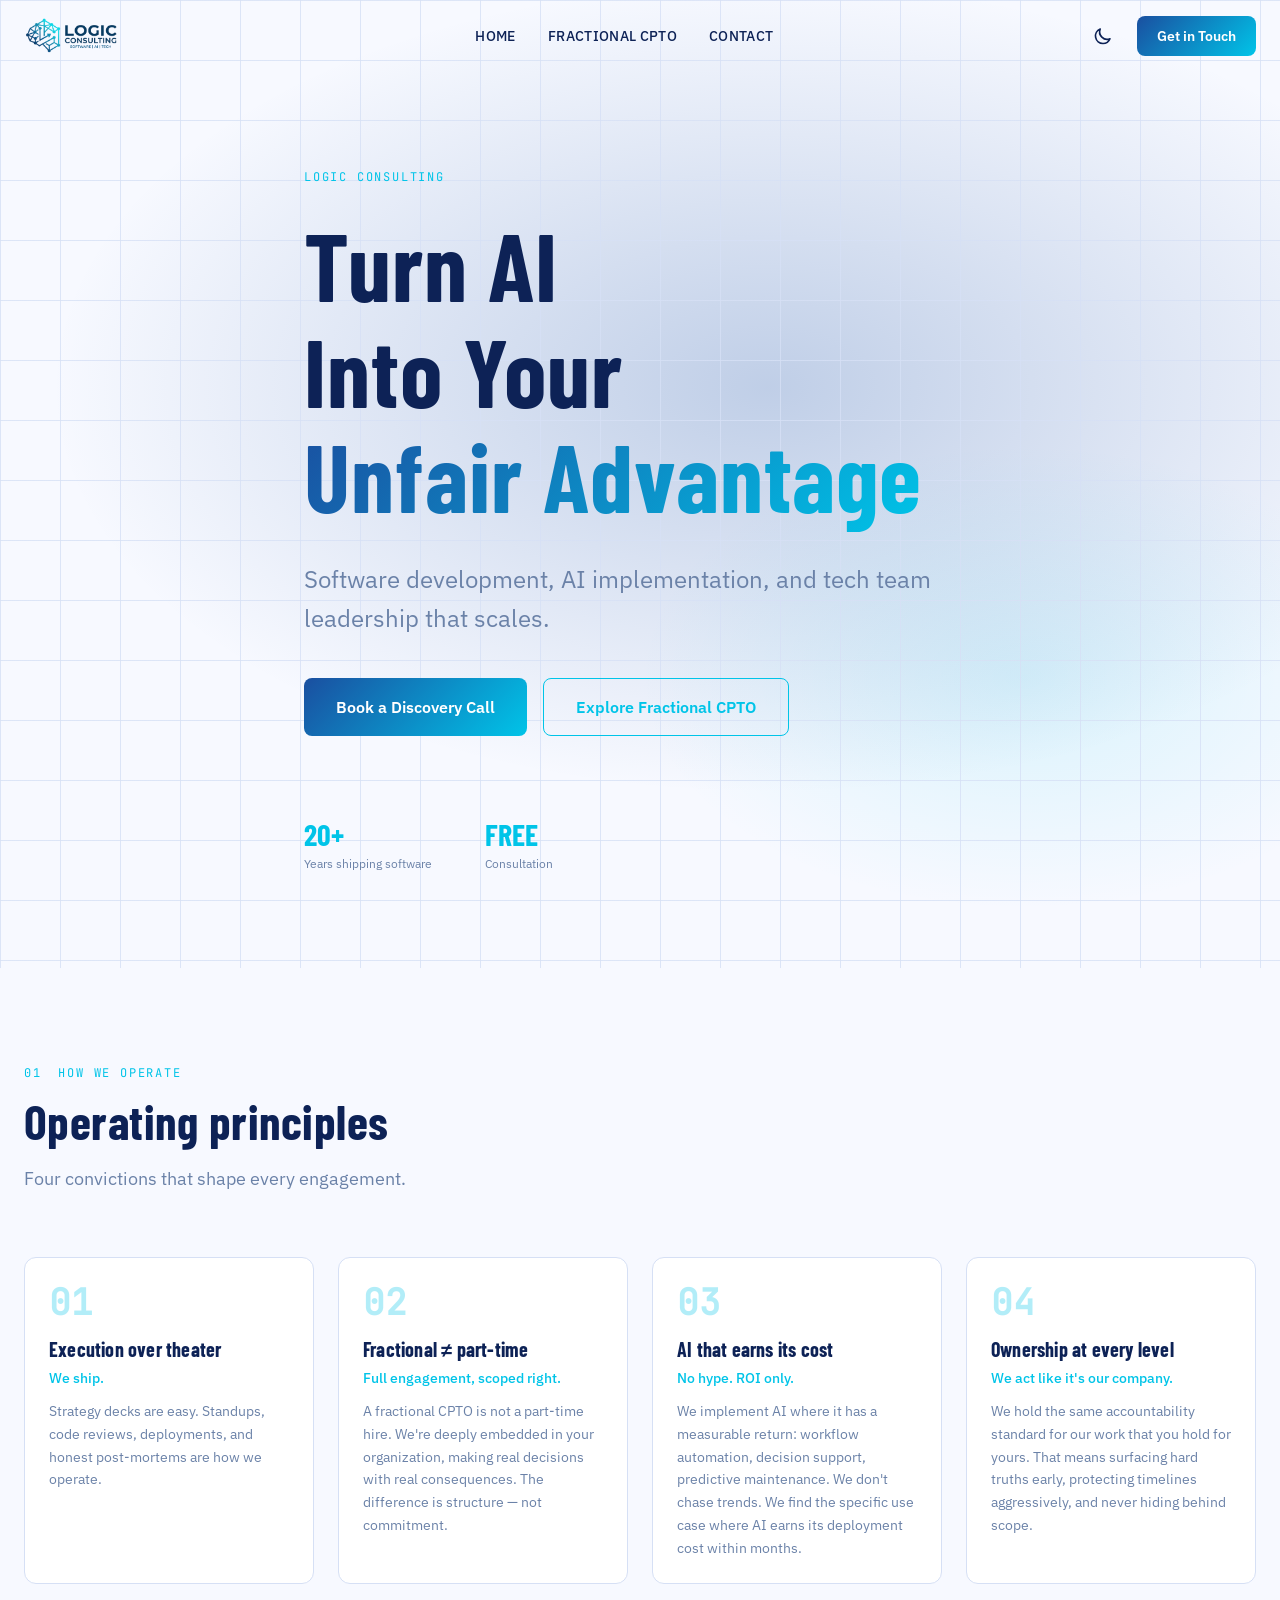
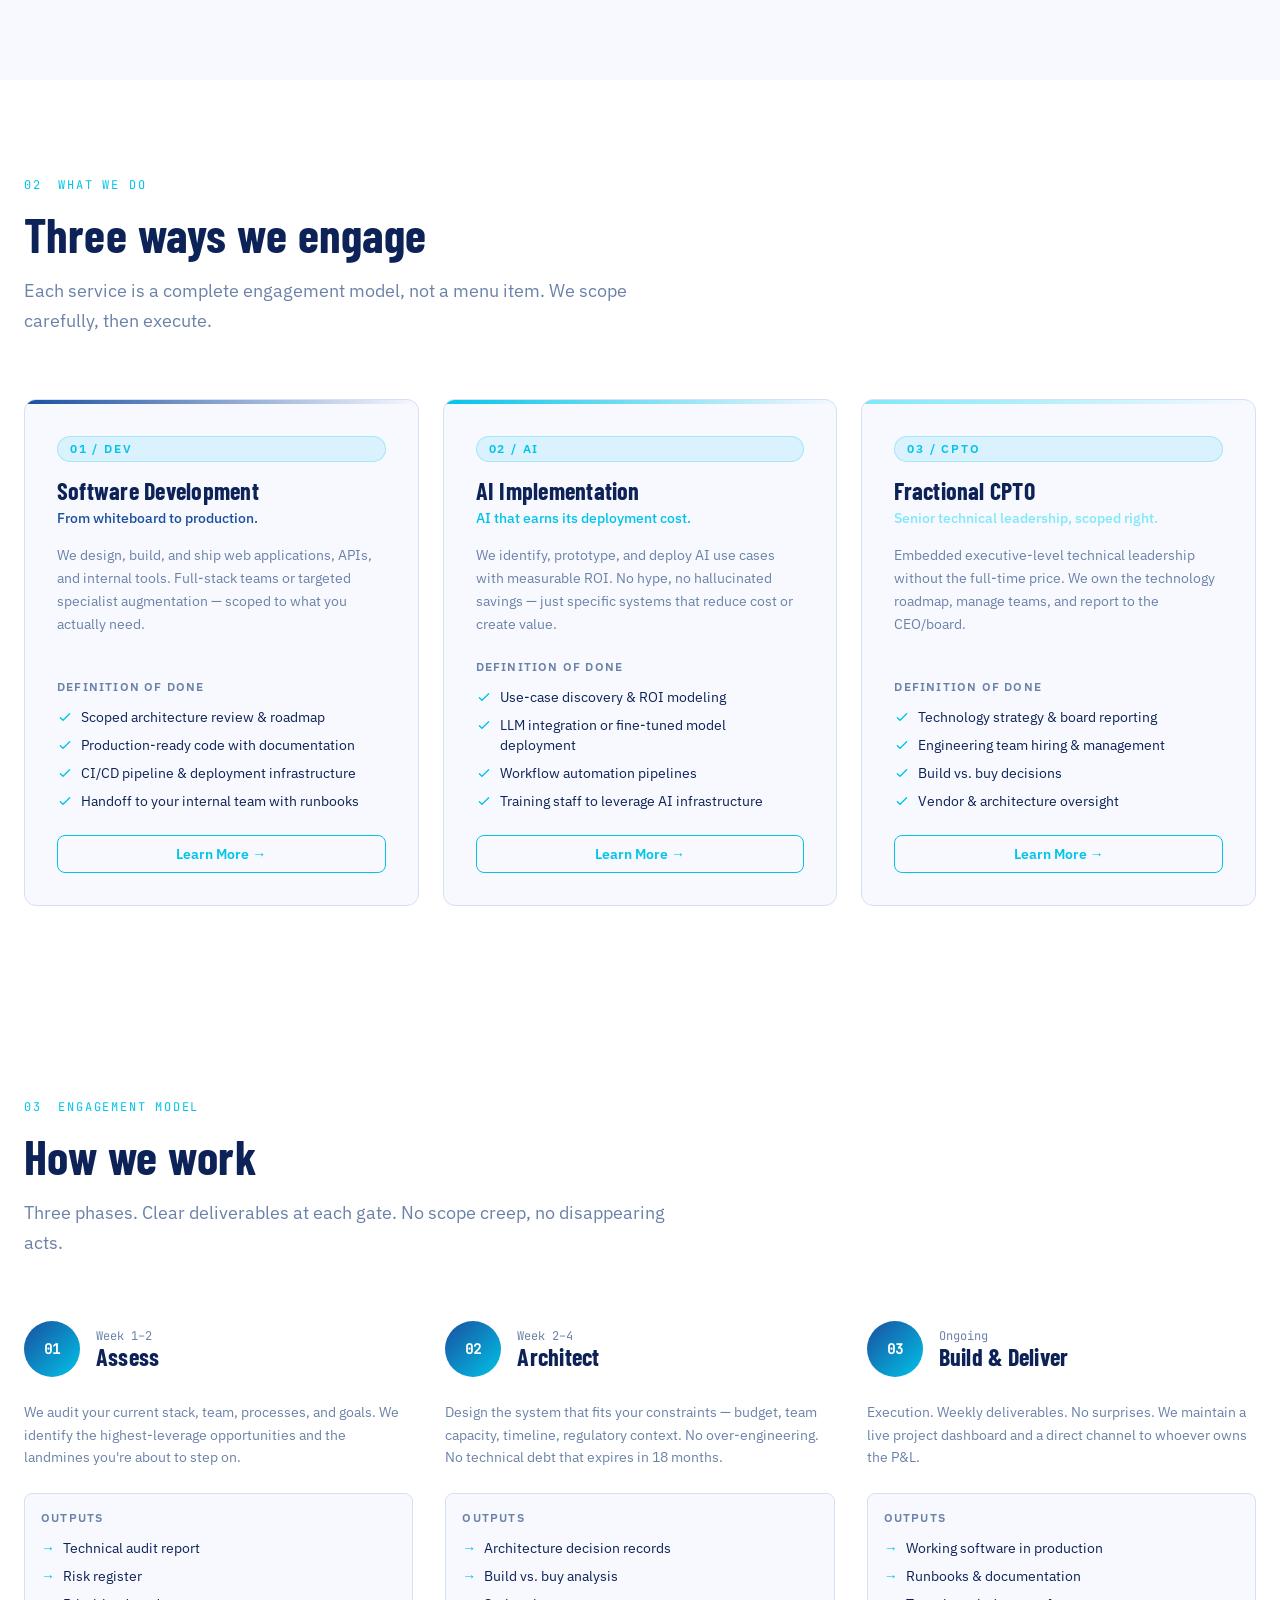
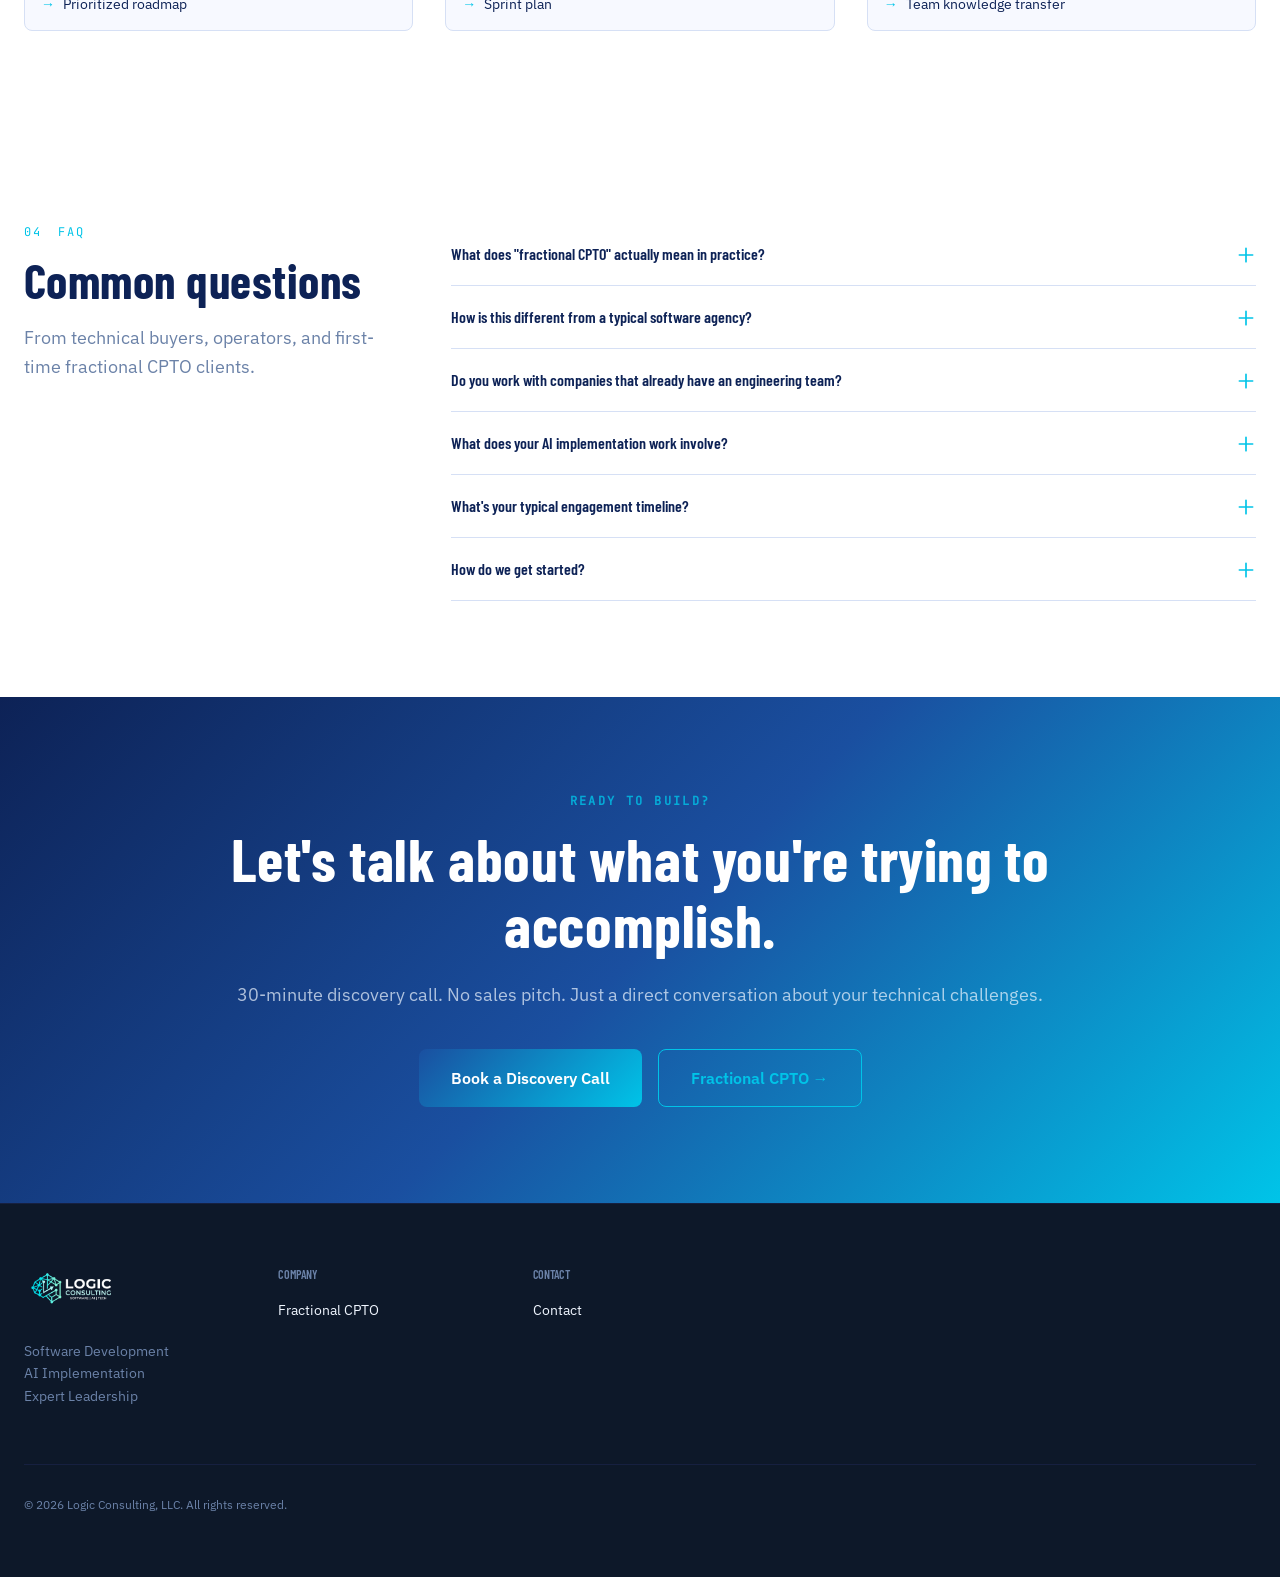
==== index.html @ 3758f648 "Deploy: f2d06e2cdfd91f64ec448d47221bf1608938c037 iscott/logicsw.com@f2d06e2cdfd91f64ec448d47221bf160" ====
<!DOCTYPE html><html lang="en"> <head><meta charset="utf-8"><meta name="viewport" content="width=device-width, initial-scale=1"><meta name="generator" content="Astro v6.4.4"><title>Logic Consulting — Software Built. AI Implemented. Teams Led.</title><meta name="description" content="Logic Consulting delivers fractional CPTO leadership, custom software development, and AI implementation for companies that need execution, not just advice."><link rel="canonical" href="https://logicsw.com/"><meta property="og:type" content="website"><meta property="og:url" content="https://logicsw.com/"><meta property="og:title" content="Logic Consulting — Software Built. AI Implemented. Teams Led."><meta property="og:description" content="Logic Consulting delivers fractional CPTO leadership, custom software development, and AI implementation for companies that need execution, not just advice."><meta property="og:image" content="/og-image.png"><meta name="twitter:card" content="summary_large_image"><meta name="twitter:title" content="Logic Consulting — Software Built. AI Implemented. Teams Led."><meta name="twitter:description" content="Logic Consulting delivers fractional CPTO leadership, custom software development, and AI implementation for companies that need execution, not just advice."><meta name="twitter:image" content="/og-image.png"><link rel="icon" type="image/svg+xml" href="/favicon.svg"><link rel="apple-touch-icon" href="/apple-touch-icon.png"><script>
      (function() {
        const saved = localStorage.getItem('theme');
        const prefersDark = window.matchMedia('(prefers-color-scheme: dark)').matches;
        if (saved === 'light' || (!saved && !prefersDark)) {
          document.documentElement.classList.add('light');
        }
      })();
    </script><link rel="stylesheet" href="/_astro/Page.MDVS49vl.css">
<style>.btn-primary[data-astro-cid-6ygtcg62]{background:var(--gradient-cyan);color:#fff}.btn-primary[data-astro-cid-6ygtcg62]:hover{opacity:.9;transform:translateY(-1px);box-shadow:0 8px 24px #00c4e84d}.btn-ghost[data-astro-cid-6ygtcg62]{color:var(--color-cyan);border:1.5px solid var(--color-cyan);background:transparent}.btn-ghost[data-astro-cid-6ygtcg62]:hover{background:#00c4e814}.btn-outline[data-astro-cid-6ygtcg62]{color:var(--color-text);border:1.5px solid var(--color-border);background:transparent}.btn-outline[data-astro-cid-6ygtcg62]:hover{border-color:var(--color-cyan);color:var(--color-cyan)}html.light .btn-outline[data-astro-cid-6ygtcg62]{color:var(--color-text-lt);border-color:var(--color-border-lt)}
.hero-bg[data-astro-cid-ewxirvlt]{background:radial-gradient(ellipse 80% 60% at 60% 40%,rgba(26,79,160,.25) 0%,transparent 70%),radial-gradient(ellipse 50% 40% at 80% 70%,rgba(0,196,232,.12) 0%,transparent 60%)}.hero-grid[data-astro-cid-ewxirvlt]{background-image:linear-gradient(rgba(22,32,64,.6) 1px,transparent 1px),linear-gradient(90deg,rgba(22,32,64,.6) 1px,transparent 1px);background-size:60px 60px}html.light .hero-grid[data-astro-cid-ewxirvlt]{background-image:linear-gradient(rgba(214,224,245,.8) 1px,transparent 1px),linear-gradient(90deg,rgba(214,224,245,.8) 1px,transparent 1px)}html.light .hero-section[data-astro-cid-ewxirvlt]{background-color:var(--color-bg-light)}.hero-accent[data-astro-cid-ewxirvlt]{background:var(--gradient-cyan);-webkit-background-clip:text;-webkit-text-fill-color:transparent;background-clip:text}.pillar-bg-accent[data-astro-cid-cxuxedez]{background:radial-gradient(ellipse 80% 60% at 50% 100%,rgba(0,196,232,.06) 0%,transparent 70%)}.pillar-card[data-astro-cid-cxuxedez]{transition:border-color var(--transition-base),transform var(--transition-base),box-shadow var(--transition-base)}.pillar-card[data-astro-cid-cxuxedez]:hover{border-color:#00c4e84d;transform:translateY(-2px);box-shadow:0 8px 32px #0000004d}html.light .pillar-card[data-astro-cid-cxuxedez]{background:var(--color-surface-lt)!important;border-color:var(--color-border-lt)!important}html.light .pillar-card[data-astro-cid-cxuxedez]:hover{border-color:var(--color-blue)!important}html.light .section-philosophy[data-astro-cid-cxuxedez]{background:var(--color-bg-light)}.service-card[data-astro-cid-7fsfp5w6]{transition:border-color var(--transition-base),transform var(--transition-base)}.service-card[data-astro-cid-7fsfp5w6]:hover{border-color:#00c4e84d;transform:translateY(-3px)}html.light .service-card[data-astro-cid-7fsfp5w6]{background:var(--color-bg-light)!important;border-color:var(--color-border-lt)!important}html.light .section-services[data-astro-cid-7fsfp5w6],html.light .section-how[data-astro-cid-dvfvrvee]{background:var(--color-surface-lt)!important}html.light .how-card[data-astro-cid-dvfvrvee] .rounded-lg[data-astro-cid-dvfvrvee]{background:var(--color-bg-light)!important;border-color:var(--color-border-lt)!important}details[data-astro-cid-dairopq3]>summary[data-astro-cid-dairopq3]::-webkit-details-marker{display:none}details[data-astro-cid-dairopq3]>summary[data-astro-cid-dairopq3]::marker{display:none}html.light .section-faq[data-astro-cid-dairopq3]{background:var(--color-surface-lt)!important}html.light .faq-item[data-astro-cid-dairopq3]{border-color:var(--color-border-lt)!important}.cta-btn-white[data-astro-cid-j7pv25f6]{background:#fff!important;color:var(--color-navy)!important}.cta-btn-white[data-astro-cid-j7pv25f6]:hover{opacity:.9!important;box-shadow:0 8px 24px #0000004d!important}.cta-btn-ghost[data-astro-cid-j7pv25f6]{color:#fff!important;border-color:#ffffff80!important}.cta-btn-ghost[data-astro-cid-j7pv25f6]:hover{background:#ffffff1a!important}
</style></head> <body>  <header id="site-nav" class="fixed top-0 inset-x-0 z-50 transition-all duration-300" style="background: transparent;" data-astro-cid-afdttjsk> <div class="max-w-7xl mx-auto px-6 flex items-center justify-between h-18" data-astro-cid-afdttjsk> <a href="/" class="flex items-center gap-3 min-w-[140px]" aria-label="Logic Consulting home" data-astro-cid-afdttjsk> <img src="/logo.png" alt="Logic Consulting" class="h-10 nav-logo-light" data-astro-cid-afdttjsk> <img src="/logo-dark.png" alt="Logic Consulting" class="h-10 nav-logo-dark hidden" data-astro-cid-afdttjsk> </a> <nav class="hidden lg:flex items-center gap-8" aria-label="Main navigation" data-astro-cid-afdttjsk> <a href="/" class="text-sm font-medium tracking-wide uppercase hover:text-cyan-400 transition-colors duration-200 nav-link" data-astro-cid-afdttjsk> Home </a><a href="/services/fractional-cpto" class="text-sm font-medium tracking-wide uppercase hover:text-cyan-400 transition-colors duration-200 nav-link" data-astro-cid-afdttjsk> Fractional CPTO </a><a href="/contact" class="text-sm font-medium tracking-wide uppercase hover:text-cyan-400 transition-colors duration-200 nav-link" data-astro-cid-afdttjsk> Contact </a> </nav> <div class="hidden lg:flex items-center gap-4" data-astro-cid-afdttjsk> <button id="theme-toggle" class="p-2 rounded-md hover:opacity-70 transition-opacity" aria-label="Toggle light/dark mode" title="Toggle theme" data-astro-cid-afdttjsk> <svg class="w-5 h-5 theme-icon-dark" fill="none" stroke="currentColor" viewBox="0 0 24 24" data-astro-cid-afdttjsk> <path stroke-linecap="round" stroke-linejoin="round" stroke-width="2" d="M12 3v1m0 16v1m9-9h-1M4 12H3m15.364-6.364l-.707.707M6.343 17.657l-.707.707M17.657 17.657l-.707-.707M6.343 6.343l-.707-.707M16 12a4 4 0 11-8 0 4 4 0 018 0z" data-astro-cid-afdttjsk></path> </svg> <svg class="w-5 h-5 theme-icon-light hidden" fill="none" stroke="currentColor" viewBox="0 0 24 24" data-astro-cid-afdttjsk> <path stroke-linecap="round" stroke-linejoin="round" stroke-width="2" d="M20.354 15.354A9 9 0 018.646 3.646 9.003 9.003 0 0012 21a9.003 9.003 0 008.354-5.646z" data-astro-cid-afdttjsk></path> </svg> </button> <a href="/contact" class="px-5 py-2.5 text-sm font-semibold rounded-lg transition-all duration-200" style="background: var(--gradient-cyan); color: #fff;" data-astro-cid-afdttjsk>
Get in Touch
</a> </div> <button id="mobile-menu-toggle" class="lg:hidden p-2 rounded-md nav-link" aria-label="Open mobile menu" aria-expanded="false" data-astro-cid-afdttjsk> <svg class="w-6 h-6 menu-open" fill="none" stroke="currentColor" viewBox="0 0 24 24" data-astro-cid-afdttjsk> <path stroke-linecap="round" stroke-linejoin="round" stroke-width="2" d="M4 6h16M4 12h16M4 18h16" data-astro-cid-afdttjsk></path> </svg> <svg class="w-6 h-6 menu-close hidden" fill="none" stroke="currentColor" viewBox="0 0 24 24" data-astro-cid-afdttjsk> <path stroke-linecap="round" stroke-linejoin="round" stroke-width="2" d="M6 18L18 6M6 6l12 12" data-astro-cid-afdttjsk></path> </svg> </button> </div> <div id="mobile-menu" class="mobile-menu hidden lg:hidden border-t" data-astro-cid-afdttjsk> <nav class="max-w-7xl mx-auto px-6 py-4 flex flex-col gap-4" data-astro-cid-afdttjsk> <a href="/" class="mobile-menu-link text-sm font-medium tracking-wide uppercase transition-colors" data-astro-cid-afdttjsk>Home</a><a href="/services/fractional-cpto" class="mobile-menu-link text-sm font-medium tracking-wide uppercase transition-colors" data-astro-cid-afdttjsk>Fractional CPTO</a><a href="/contact" class="mobile-menu-link text-sm font-medium tracking-wide uppercase transition-colors" data-astro-cid-afdttjsk>Contact</a> <a href="/contact" class="mt-2 px-5 py-3 text-sm font-semibold text-center rounded-lg" style="background: var(--gradient-cyan); color: #fff;" data-astro-cid-afdttjsk>
Get in Touch
</a> </nav> </div> </header>  <script type="module">const n=document.getElementById("site-nav"),t=document.getElementById("mobile-menu-toggle"),l=document.getElementById("mobile-menu"),o=document.getElementById("theme-toggle");window.addEventListener("scroll",()=>{n.classList.toggle("scrolled",window.scrollY>20)},{passive:!0});t.addEventListener("click",()=>{const e=l.classList.toggle("hidden");t.setAttribute("aria-expanded",String(!e)),t.querySelector(".menu-open").classList.toggle("hidden",!e),t.querySelector(".menu-close").classList.toggle("hidden",e)});o.addEventListener("click",()=>{const e=document.documentElement.classList.toggle("light");localStorage.setItem("theme",e?"light":"dark")});</script> <main>  <section class="hero-section relative min-h-screen flex items-center pt-18 overflow-hidden" data-astro-cid-ewxirvlt> <div class="hero-bg absolute inset-0 pointer-events-none" aria-hidden="true" data-astro-cid-ewxirvlt></div> <div class="hero-grid absolute inset-0 pointer-events-none" aria-hidden="true" data-astro-cid-ewxirvlt></div> <div class="relative z-10 max-w-7xl mx-auto px-6 py-24" data-astro-cid-ewxirvlt> <div class="max-w-4xl" data-astro-cid-ewxirvlt> <p class="section-number mb-6" data-astro-cid-ewxirvlt>Logic Consulting</p> <h1 class="text-6xl sm:text-7xl lg:text-8xl font-bold leading-none mb-8" style="font-family: var(--font-display);" data-astro-cid-ewxirvlt>
Turn AI<br data-astro-cid-ewxirvlt>
Into Your<br data-astro-cid-ewxirvlt> <span class="hero-accent" data-astro-cid-ewxirvlt>Unfair Advantage</span> </h1> <p class="text-xl lg:text-2xl leading-relaxed mb-10 max-w-2xl" style="color: var(--color-muted);" data-astro-cid-ewxirvlt>
Software development, AI implementation, and tech team leadership that scales.
</p> <div class="flex flex-wrap gap-4" data-astro-cid-ewxirvlt> <a href="/contact" data-astro-cid-6ygtcg62="true" class="inline-flex items-center justify-center gap-2 font-semibold rounded-lg transition-all duration-200 focus-visible:outline focus-visible:outline-2 focus-visible:outline-offset-2 focus-visible:outline-cyan-400 px-8 py-4 text-base btn-primary"> Book a Discovery Call </a> <a href="/services/fractional-cpto" data-astro-cid-6ygtcg62="true" class="inline-flex items-center justify-center gap-2 font-semibold rounded-lg transition-all duration-200 focus-visible:outline focus-visible:outline-2 focus-visible:outline-offset-2 focus-visible:outline-cyan-400 px-8 py-4 text-base btn-ghost"> Explore Fractional CPTO </a> </div> </div> <div class="mt-20 grid grid-cols-3 gap-8 max-w-lg" data-astro-cid-ewxirvlt> <div data-astro-cid-ewxirvlt> <p class="text-3xl font-bold" style="font-family: var(--font-display); color: var(--color-cyan);" data-astro-cid-ewxirvlt>20+</p> <p class="text-xs mt-1" style="color: var(--color-muted);" data-astro-cid-ewxirvlt>Years shipping software</p> </div><div data-astro-cid-ewxirvlt> <p class="text-3xl font-bold" style="font-family: var(--font-display); color: var(--color-cyan);" data-astro-cid-ewxirvlt>FREE</p> <p class="text-xs mt-1" style="color: var(--color-muted);" data-astro-cid-ewxirvlt>Consultation</p> </div> </div> </div> </section> <section class="py-24 section-philosophy" data-astro-cid-cxuxedez> <div class="max-w-7xl mx-auto px-6" data-astro-cid-cxuxedez> <div class="mb-12 lg:mb-16"> <p class="section-number mb-3"> <span class="mr-2">01</span> How We Operate </p> <h2 class="text-4xl lg:text-5xl font-bold mb-4" style="font-family: var(--font-display);"> Operating principles </h2> <p class="text-lg leading-relaxed max-w-2xl" style="color: var(--color-muted);"> Four convictions that shape every engagement. </p> </div> <div class="grid grid-cols-1 md:grid-cols-2 lg:grid-cols-4 gap-6" data-astro-cid-cxuxedez> <div class="reveal pillar-card group relative rounded-xl p-6 cursor-default overflow-hidden" style="background: var(--color-surface); border: 1px solid var(--color-border);" data-astro-cid-cxuxedez> <div class="pillar-bg-accent absolute inset-0 opacity-0 group-hover:opacity-100 transition-opacity duration-300 pointer-events-none" aria-hidden="true" data-astro-cid-cxuxedez></div> <div class="relative z-10" data-astro-cid-cxuxedez> <p class="text-4xl font-bold mb-4" style="font-family: var(--font-mono); color: rgba(0, 196, 232, 0.3);" data-astro-cid-cxuxedez>01</p> <h3 class="text-xl font-bold mb-2" style="font-family: var(--font-display);" data-astro-cid-cxuxedez>Execution over theater</h3> <p class="text-sm font-medium mb-3" style="color: var(--color-cyan);" data-astro-cid-cxuxedez>We ship.</p> <p class="text-sm leading-relaxed pillar-detail" style="color: var(--color-muted);" data-astro-cid-cxuxedez>Strategy decks are easy. Standups, code reviews, deployments, and honest post-mortems are how we operate.</p> </div> </div><div class="reveal pillar-card group relative rounded-xl p-6 cursor-default overflow-hidden" style="background: var(--color-surface); border: 1px solid var(--color-border);" data-astro-cid-cxuxedez> <div class="pillar-bg-accent absolute inset-0 opacity-0 group-hover:opacity-100 transition-opacity duration-300 pointer-events-none" aria-hidden="true" data-astro-cid-cxuxedez></div> <div class="relative z-10" data-astro-cid-cxuxedez> <p class="text-4xl font-bold mb-4" style="font-family: var(--font-mono); color: rgba(0, 196, 232, 0.3);" data-astro-cid-cxuxedez>02</p> <h3 class="text-xl font-bold mb-2" style="font-family: var(--font-display);" data-astro-cid-cxuxedez>Fractional ≠ part-time</h3> <p class="text-sm font-medium mb-3" style="color: var(--color-cyan);" data-astro-cid-cxuxedez>Full engagement, scoped right.</p> <p class="text-sm leading-relaxed pillar-detail" style="color: var(--color-muted);" data-astro-cid-cxuxedez>A fractional CPTO is not a part-time hire. We&#39;re deeply embedded in your organization, making real decisions with real consequences. The difference is structure — not commitment.</p> </div> </div><div class="reveal pillar-card group relative rounded-xl p-6 cursor-default overflow-hidden" style="background: var(--color-surface); border: 1px solid var(--color-border);" data-astro-cid-cxuxedez> <div class="pillar-bg-accent absolute inset-0 opacity-0 group-hover:opacity-100 transition-opacity duration-300 pointer-events-none" aria-hidden="true" data-astro-cid-cxuxedez></div> <div class="relative z-10" data-astro-cid-cxuxedez> <p class="text-4xl font-bold mb-4" style="font-family: var(--font-mono); color: rgba(0, 196, 232, 0.3);" data-astro-cid-cxuxedez>03</p> <h3 class="text-xl font-bold mb-2" style="font-family: var(--font-display);" data-astro-cid-cxuxedez>AI that earns its cost</h3> <p class="text-sm font-medium mb-3" style="color: var(--color-cyan);" data-astro-cid-cxuxedez>No hype. ROI only.</p> <p class="text-sm leading-relaxed pillar-detail" style="color: var(--color-muted);" data-astro-cid-cxuxedez>We implement AI where it has a measurable return: workflow automation, decision support, predictive maintenance. We don&#39;t chase trends. We find the specific use case where AI earns its deployment cost within months.</p> </div> </div><div class="reveal pillar-card group relative rounded-xl p-6 cursor-default overflow-hidden" style="background: var(--color-surface); border: 1px solid var(--color-border);" data-astro-cid-cxuxedez> <div class="pillar-bg-accent absolute inset-0 opacity-0 group-hover:opacity-100 transition-opacity duration-300 pointer-events-none" aria-hidden="true" data-astro-cid-cxuxedez></div> <div class="relative z-10" data-astro-cid-cxuxedez> <p class="text-4xl font-bold mb-4" style="font-family: var(--font-mono); color: rgba(0, 196, 232, 0.3);" data-astro-cid-cxuxedez>04</p> <h3 class="text-xl font-bold mb-2" style="font-family: var(--font-display);" data-astro-cid-cxuxedez>Ownership at every level</h3> <p class="text-sm font-medium mb-3" style="color: var(--color-cyan);" data-astro-cid-cxuxedez>We act like it&#39;s our company.</p> <p class="text-sm leading-relaxed pillar-detail" style="color: var(--color-muted);" data-astro-cid-cxuxedez>We hold the same accountability standard for our work that you hold for yours. That means surfacing hard truths early, protecting timelines aggressively, and never hiding behind scope.</p> </div> </div> </div> </div> </section> <section class="py-24 section-services" style="background: var(--color-surface);" data-astro-cid-7fsfp5w6> <div class="max-w-7xl mx-auto px-6" data-astro-cid-7fsfp5w6> <div class="mb-12 lg:mb-16"> <p class="section-number mb-3"> <span class="mr-2">02</span> What We Do </p> <h2 class="text-4xl lg:text-5xl font-bold mb-4" style="font-family: var(--font-display);"> Three ways we engage </h2> <p class="text-lg leading-relaxed max-w-2xl" style="color: var(--color-muted);"> Each service is a complete engagement model, not a menu item. We scope carefully, then execute. </p> </div> <div class="grid grid-cols-1 lg:grid-cols-3 gap-6" data-astro-cid-7fsfp5w6> <div class="reveal service-card flex flex-col rounded-xl overflow-hidden" style="background: var(--color-bg); border: 1px solid var(--color-border);" data-astro-cid-7fsfp5w6> <div class="service-card-bar h-1" style="background: linear-gradient(90deg, var(--color-blue), transparent);" data-astro-cid-7fsfp5w6></div> <div class="flex flex-col flex-1 p-8" data-astro-cid-7fsfp5w6> <span class="inline-block text-xs font-semibold tracking-[0.15em] uppercase px-3 py-1 rounded-full" style="background: rgba(0, 196, 232, 0.12); color: var(--color-cyan); border: 1px solid rgba(0, 196, 232, 0.25);"> 01 / DEV </span> <h3 class="text-2xl font-bold mt-4 mb-1" style="font-family: var(--font-display);" data-astro-cid-7fsfp5w6>Software Development</h3> <p class="text-sm font-medium mb-4" style="color: var(--color-blue);" data-astro-cid-7fsfp5w6>From whiteboard to production.</p> <p class="text-sm leading-relaxed mb-6 flex-1" style="color: var(--color-muted);" data-astro-cid-7fsfp5w6>We design, build, and ship web applications, APIs, and internal tools. Full-stack teams or targeted specialist augmentation — scoped to what you actually need.</p> <div class="mb-6" data-astro-cid-7fsfp5w6> <p class="text-xs font-semibold tracking-widest uppercase mb-3" style="color: var(--color-muted);" data-astro-cid-7fsfp5w6>Definition of Done</p> <ul class="space-y-2" data-astro-cid-7fsfp5w6> <li class="flex items-start gap-2 text-sm" data-astro-cid-7fsfp5w6> <span class="mt-0.5 shrink-0" style="color: var(--color-cyan);" data-astro-cid-7fsfp5w6> <svg class="w-4 h-4" fill="none" stroke="currentColor" viewBox="0 0 24 24" data-astro-cid-7fsfp5w6> <path stroke-linecap="round" stroke-linejoin="round" stroke-width="2" d="M5 13l4 4L19 7" data-astro-cid-7fsfp5w6></path> </svg> </span> Scoped architecture review &amp; roadmap </li><li class="flex items-start gap-2 text-sm" data-astro-cid-7fsfp5w6> <span class="mt-0.5 shrink-0" style="color: var(--color-cyan);" data-astro-cid-7fsfp5w6> <svg class="w-4 h-4" fill="none" stroke="currentColor" viewBox="0 0 24 24" data-astro-cid-7fsfp5w6> <path stroke-linecap="round" stroke-linejoin="round" stroke-width="2" d="M5 13l4 4L19 7" data-astro-cid-7fsfp5w6></path> </svg> </span> Production-ready code with documentation </li><li class="flex items-start gap-2 text-sm" data-astro-cid-7fsfp5w6> <span class="mt-0.5 shrink-0" style="color: var(--color-cyan);" data-astro-cid-7fsfp5w6> <svg class="w-4 h-4" fill="none" stroke="currentColor" viewBox="0 0 24 24" data-astro-cid-7fsfp5w6> <path stroke-linecap="round" stroke-linejoin="round" stroke-width="2" d="M5 13l4 4L19 7" data-astro-cid-7fsfp5w6></path> </svg> </span> CI/CD pipeline &amp; deployment infrastructure </li><li class="flex items-start gap-2 text-sm" data-astro-cid-7fsfp5w6> <span class="mt-0.5 shrink-0" style="color: var(--color-cyan);" data-astro-cid-7fsfp5w6> <svg class="w-4 h-4" fill="none" stroke="currentColor" viewBox="0 0 24 24" data-astro-cid-7fsfp5w6> <path stroke-linecap="round" stroke-linejoin="round" stroke-width="2" d="M5 13l4 4L19 7" data-astro-cid-7fsfp5w6></path> </svg> </span> Handoff to your internal team with runbooks </li> </ul> </div> <a href="/services/software-development" data-astro-cid-6ygtcg62="true" class="inline-flex items-center justify-center gap-2 font-semibold rounded-lg transition-all duration-200 focus-visible:outline focus-visible:outline-2 focus-visible:outline-offset-2 focus-visible:outline-cyan-400 px-4 py-2 text-sm btn-ghost"> Learn More → </a> </div> </div><div class="reveal service-card flex flex-col rounded-xl overflow-hidden" style="background: var(--color-bg); border: 1px solid var(--color-border);" data-astro-cid-7fsfp5w6> <div class="service-card-bar h-1" style="background: linear-gradient(90deg, var(--color-cyan), transparent);" data-astro-cid-7fsfp5w6></div> <div class="flex flex-col flex-1 p-8" data-astro-cid-7fsfp5w6> <span class="inline-block text-xs font-semibold tracking-[0.15em] uppercase px-3 py-1 rounded-full" style="background: rgba(0, 196, 232, 0.12); color: var(--color-cyan); border: 1px solid rgba(0, 196, 232, 0.25);"> 02 / AI </span> <h3 class="text-2xl font-bold mt-4 mb-1" style="font-family: var(--font-display);" data-astro-cid-7fsfp5w6>AI Implementation</h3> <p class="text-sm font-medium mb-4" style="color: var(--color-cyan);" data-astro-cid-7fsfp5w6>AI that earns its deployment cost.</p> <p class="text-sm leading-relaxed mb-6 flex-1" style="color: var(--color-muted);" data-astro-cid-7fsfp5w6>We identify, prototype, and deploy AI use cases with measurable ROI. No hype, no hallucinated savings — just specific systems that reduce cost or create value.</p> <div class="mb-6" data-astro-cid-7fsfp5w6> <p class="text-xs font-semibold tracking-widest uppercase mb-3" style="color: var(--color-muted);" data-astro-cid-7fsfp5w6>Definition of Done</p> <ul class="space-y-2" data-astro-cid-7fsfp5w6> <li class="flex items-start gap-2 text-sm" data-astro-cid-7fsfp5w6> <span class="mt-0.5 shrink-0" style="color: var(--color-cyan);" data-astro-cid-7fsfp5w6> <svg class="w-4 h-4" fill="none" stroke="currentColor" viewBox="0 0 24 24" data-astro-cid-7fsfp5w6> <path stroke-linecap="round" stroke-linejoin="round" stroke-width="2" d="M5 13l4 4L19 7" data-astro-cid-7fsfp5w6></path> </svg> </span> Use-case discovery &amp; ROI modeling </li><li class="flex items-start gap-2 text-sm" data-astro-cid-7fsfp5w6> <span class="mt-0.5 shrink-0" style="color: var(--color-cyan);" data-astro-cid-7fsfp5w6> <svg class="w-4 h-4" fill="none" stroke="currentColor" viewBox="0 0 24 24" data-astro-cid-7fsfp5w6> <path stroke-linecap="round" stroke-linejoin="round" stroke-width="2" d="M5 13l4 4L19 7" data-astro-cid-7fsfp5w6></path> </svg> </span> LLM integration or fine-tuned model deployment </li><li class="flex items-start gap-2 text-sm" data-astro-cid-7fsfp5w6> <span class="mt-0.5 shrink-0" style="color: var(--color-cyan);" data-astro-cid-7fsfp5w6> <svg class="w-4 h-4" fill="none" stroke="currentColor" viewBox="0 0 24 24" data-astro-cid-7fsfp5w6> <path stroke-linecap="round" stroke-linejoin="round" stroke-width="2" d="M5 13l4 4L19 7" data-astro-cid-7fsfp5w6></path> </svg> </span> Workflow automation pipelines </li><li class="flex items-start gap-2 text-sm" data-astro-cid-7fsfp5w6> <span class="mt-0.5 shrink-0" style="color: var(--color-cyan);" data-astro-cid-7fsfp5w6> <svg class="w-4 h-4" fill="none" stroke="currentColor" viewBox="0 0 24 24" data-astro-cid-7fsfp5w6> <path stroke-linecap="round" stroke-linejoin="round" stroke-width="2" d="M5 13l4 4L19 7" data-astro-cid-7fsfp5w6></path> </svg> </span> Training staff to leverage AI infrastructure </li> </ul> </div> <a href="/services/ai-implementation" data-astro-cid-6ygtcg62="true" class="inline-flex items-center justify-center gap-2 font-semibold rounded-lg transition-all duration-200 focus-visible:outline focus-visible:outline-2 focus-visible:outline-offset-2 focus-visible:outline-cyan-400 px-4 py-2 text-sm btn-ghost"> Learn More → </a> </div> </div><div class="reveal service-card flex flex-col rounded-xl overflow-hidden" style="background: var(--color-bg); border: 1px solid var(--color-border);" data-astro-cid-7fsfp5w6> <div class="service-card-bar h-1" style="background: linear-gradient(90deg, #7DE8F8, transparent);" data-astro-cid-7fsfp5w6></div> <div class="flex flex-col flex-1 p-8" data-astro-cid-7fsfp5w6> <span class="inline-block text-xs font-semibold tracking-[0.15em] uppercase px-3 py-1 rounded-full" style="background: rgba(0, 196, 232, 0.12); color: var(--color-cyan); border: 1px solid rgba(0, 196, 232, 0.25);"> 03 / CPTO </span> <h3 class="text-2xl font-bold mt-4 mb-1" style="font-family: var(--font-display);" data-astro-cid-7fsfp5w6>Fractional CPTO</h3> <p class="text-sm font-medium mb-4" style="color: #7DE8F8;" data-astro-cid-7fsfp5w6>Senior technical leadership, scoped right.</p> <p class="text-sm leading-relaxed mb-6 flex-1" style="color: var(--color-muted);" data-astro-cid-7fsfp5w6>Embedded executive-level technical leadership without the full-time price. We own the technology roadmap, manage teams, and report to the CEO/board.</p> <div class="mb-6" data-astro-cid-7fsfp5w6> <p class="text-xs font-semibold tracking-widest uppercase mb-3" style="color: var(--color-muted);" data-astro-cid-7fsfp5w6>Definition of Done</p> <ul class="space-y-2" data-astro-cid-7fsfp5w6> <li class="flex items-start gap-2 text-sm" data-astro-cid-7fsfp5w6> <span class="mt-0.5 shrink-0" style="color: var(--color-cyan);" data-astro-cid-7fsfp5w6> <svg class="w-4 h-4" fill="none" stroke="currentColor" viewBox="0 0 24 24" data-astro-cid-7fsfp5w6> <path stroke-linecap="round" stroke-linejoin="round" stroke-width="2" d="M5 13l4 4L19 7" data-astro-cid-7fsfp5w6></path> </svg> </span> Technology strategy &amp; board reporting </li><li class="flex items-start gap-2 text-sm" data-astro-cid-7fsfp5w6> <span class="mt-0.5 shrink-0" style="color: var(--color-cyan);" data-astro-cid-7fsfp5w6> <svg class="w-4 h-4" fill="none" stroke="currentColor" viewBox="0 0 24 24" data-astro-cid-7fsfp5w6> <path stroke-linecap="round" stroke-linejoin="round" stroke-width="2" d="M5 13l4 4L19 7" data-astro-cid-7fsfp5w6></path> </svg> </span> Engineering team hiring &amp; management </li><li class="flex items-start gap-2 text-sm" data-astro-cid-7fsfp5w6> <span class="mt-0.5 shrink-0" style="color: var(--color-cyan);" data-astro-cid-7fsfp5w6> <svg class="w-4 h-4" fill="none" stroke="currentColor" viewBox="0 0 24 24" data-astro-cid-7fsfp5w6> <path stroke-linecap="round" stroke-linejoin="round" stroke-width="2" d="M5 13l4 4L19 7" data-astro-cid-7fsfp5w6></path> </svg> </span> Build vs. buy decisions </li><li class="flex items-start gap-2 text-sm" data-astro-cid-7fsfp5w6> <span class="mt-0.5 shrink-0" style="color: var(--color-cyan);" data-astro-cid-7fsfp5w6> <svg class="w-4 h-4" fill="none" stroke="currentColor" viewBox="0 0 24 24" data-astro-cid-7fsfp5w6> <path stroke-linecap="round" stroke-linejoin="round" stroke-width="2" d="M5 13l4 4L19 7" data-astro-cid-7fsfp5w6></path> </svg> </span> Vendor &amp; architecture oversight </li> </ul> </div> <a href="/services/fractional-cpto" data-astro-cid-6ygtcg62="true" class="inline-flex items-center justify-center gap-2 font-semibold rounded-lg transition-all duration-200 focus-visible:outline focus-visible:outline-2 focus-visible:outline-offset-2 focus-visible:outline-cyan-400 px-4 py-2 text-sm btn-ghost"> Learn More → </a> </div> </div> </div> </div> </section> <section class="py-24 section-how" style="background: var(--color-surface);" data-astro-cid-dvfvrvee> <div class="max-w-7xl mx-auto px-6" data-astro-cid-dvfvrvee> <div class="mb-12 lg:mb-16"> <p class="section-number mb-3"> <span class="mr-2">03</span> Engagement Model </p> <h2 class="text-4xl lg:text-5xl font-bold mb-4" style="font-family: var(--font-display);"> How we work </h2> <p class="text-lg leading-relaxed max-w-2xl" style="color: var(--color-muted);"> Three phases. Clear deliverables at each gate. No scope creep, no disappearing acts. </p> </div> <div class="relative" data-astro-cid-dvfvrvee> <!-- <div class="hidden lg:block absolute top-8 left-[calc(16.67%+1rem)] right-[calc(16.67%+1rem)] h-px" style="background: linear-gradient(90deg, transparent, var(--color-cyan), transparent);"></div> --> <div class="grid grid-cols-1 lg:grid-cols-3 gap-8" data-astro-cid-dvfvrvee> <div class="reveal how-card relative" data-astro-cid-dvfvrvee> <div class="flex items-center gap-4 mb-6" data-astro-cid-dvfvrvee> <div class="w-14 h-14 rounded-full flex items-center justify-center text-sm font-bold shrink-0" style="background: var(--gradient-cyan); color: #fff; font-family: var(--font-mono);" data-astro-cid-dvfvrvee> 01 </div> <div data-astro-cid-dvfvrvee> <p class="text-xs" style="color: var(--color-muted); font-family: var(--font-mono);" data-astro-cid-dvfvrvee>Week 1–2</p> <h3 class="text-2xl font-bold" style="font-family: var(--font-display);" data-astro-cid-dvfvrvee>Assess</h3> </div> </div> <p class="text-sm leading-relaxed mb-6" style="color: var(--color-muted);" data-astro-cid-dvfvrvee>We audit your current stack, team, processes, and goals. We identify the highest-leverage opportunities and the landmines you&#39;re about to step on.</p> <div class="rounded-lg p-4" style="background: var(--color-bg); border: 1px solid var(--color-border);" data-astro-cid-dvfvrvee> <p class="text-xs font-semibold tracking-widest uppercase mb-3" style="color: var(--color-muted);" data-astro-cid-dvfvrvee>Outputs</p> <ul class="space-y-2" data-astro-cid-dvfvrvee> <li class="flex items-center gap-2 text-sm" data-astro-cid-dvfvrvee> <span style="color: var(--color-cyan);" data-astro-cid-dvfvrvee>→</span> Technical audit report </li><li class="flex items-center gap-2 text-sm" data-astro-cid-dvfvrvee> <span style="color: var(--color-cyan);" data-astro-cid-dvfvrvee>→</span> Risk register </li><li class="flex items-center gap-2 text-sm" data-astro-cid-dvfvrvee> <span style="color: var(--color-cyan);" data-astro-cid-dvfvrvee>→</span> Prioritized roadmap </li> </ul> </div> </div><div class="reveal how-card relative" data-astro-cid-dvfvrvee> <div class="flex items-center gap-4 mb-6" data-astro-cid-dvfvrvee> <div class="w-14 h-14 rounded-full flex items-center justify-center text-sm font-bold shrink-0" style="background: var(--gradient-cyan); color: #fff; font-family: var(--font-mono);" data-astro-cid-dvfvrvee> 02 </div> <div data-astro-cid-dvfvrvee> <p class="text-xs" style="color: var(--color-muted); font-family: var(--font-mono);" data-astro-cid-dvfvrvee>Week 2–4</p> <h3 class="text-2xl font-bold" style="font-family: var(--font-display);" data-astro-cid-dvfvrvee>Architect</h3> </div> </div> <p class="text-sm leading-relaxed mb-6" style="color: var(--color-muted);" data-astro-cid-dvfvrvee>Design the system that fits your constraints — budget, team capacity, timeline, regulatory context. No over-engineering. No technical debt that expires in 18 months.</p> <div class="rounded-lg p-4" style="background: var(--color-bg); border: 1px solid var(--color-border);" data-astro-cid-dvfvrvee> <p class="text-xs font-semibold tracking-widest uppercase mb-3" style="color: var(--color-muted);" data-astro-cid-dvfvrvee>Outputs</p> <ul class="space-y-2" data-astro-cid-dvfvrvee> <li class="flex items-center gap-2 text-sm" data-astro-cid-dvfvrvee> <span style="color: var(--color-cyan);" data-astro-cid-dvfvrvee>→</span> Architecture decision records </li><li class="flex items-center gap-2 text-sm" data-astro-cid-dvfvrvee> <span style="color: var(--color-cyan);" data-astro-cid-dvfvrvee>→</span> Build vs. buy analysis </li><li class="flex items-center gap-2 text-sm" data-astro-cid-dvfvrvee> <span style="color: var(--color-cyan);" data-astro-cid-dvfvrvee>→</span> Sprint plan </li> </ul> </div> </div><div class="reveal how-card relative" data-astro-cid-dvfvrvee> <div class="flex items-center gap-4 mb-6" data-astro-cid-dvfvrvee> <div class="w-14 h-14 rounded-full flex items-center justify-center text-sm font-bold shrink-0" style="background: var(--gradient-cyan); color: #fff; font-family: var(--font-mono);" data-astro-cid-dvfvrvee> 03 </div> <div data-astro-cid-dvfvrvee> <p class="text-xs" style="color: var(--color-muted); font-family: var(--font-mono);" data-astro-cid-dvfvrvee>Ongoing</p> <h3 class="text-2xl font-bold" style="font-family: var(--font-display);" data-astro-cid-dvfvrvee>Build &amp; Deliver</h3> </div> </div> <p class="text-sm leading-relaxed mb-6" style="color: var(--color-muted);" data-astro-cid-dvfvrvee>Execution. Weekly deliverables. No surprises. We maintain a live project dashboard and a direct channel to whoever owns the P&amp;L.</p> <div class="rounded-lg p-4" style="background: var(--color-bg); border: 1px solid var(--color-border);" data-astro-cid-dvfvrvee> <p class="text-xs font-semibold tracking-widest uppercase mb-3" style="color: var(--color-muted);" data-astro-cid-dvfvrvee>Outputs</p> <ul class="space-y-2" data-astro-cid-dvfvrvee> <li class="flex items-center gap-2 text-sm" data-astro-cid-dvfvrvee> <span style="color: var(--color-cyan);" data-astro-cid-dvfvrvee>→</span> Working software in production </li><li class="flex items-center gap-2 text-sm" data-astro-cid-dvfvrvee> <span style="color: var(--color-cyan);" data-astro-cid-dvfvrvee>→</span> Runbooks &amp; documentation </li><li class="flex items-center gap-2 text-sm" data-astro-cid-dvfvrvee> <span style="color: var(--color-cyan);" data-astro-cid-dvfvrvee>→</span> Team knowledge transfer </li> </ul> </div> </div> </div> </div> </div> </section> <section class="py-24 section-faq" style="background: var(--color-surface);" data-astro-cid-dairopq3> <div class="max-w-7xl mx-auto px-6" data-astro-cid-dairopq3> <div class="grid grid-cols-1 lg:grid-cols-3 gap-12" data-astro-cid-dairopq3> <div class="lg:col-span-1" data-astro-cid-dairopq3> <div class="mb-12 lg:mb-16"> <p class="section-number mb-3"> <span class="mr-2">04</span> FAQ </p> <h2 class="text-4xl lg:text-5xl font-bold mb-4" style="font-family: var(--font-display);"> Common questions </h2> <p class="text-lg leading-relaxed max-w-2xl" style="color: var(--color-muted);"> From technical buyers, operators, and first-time fractional CPTO clients. </p> </div> </div> <div class="lg:col-span-2" data-astro-cid-dairopq3> <div class="space-y-0 faq-list" data-astro-cid-dairopq3> <details class="reveal faq-item group border-b" style="border-color: var(--color-border);" data-astro-cid-dairopq3> <summary class="flex items-start justify-between gap-4 py-5 cursor-pointer list-none font-semibold text-base leading-snug" style="font-family: var(--font-display);" data-astro-cid-dairopq3> What does &quot;fractional CPTO&quot; actually mean in practice? <span class="shrink-0 mt-0.5 transition-transform duration-200 group-open:rotate-45" style="color: var(--color-cyan);" data-astro-cid-dairopq3> <svg class="w-5 h-5" fill="none" stroke="currentColor" viewBox="0 0 24 24" data-astro-cid-dairopq3> <path stroke-linecap="round" stroke-linejoin="round" stroke-width="2" d="M12 4v16m8-8H4" data-astro-cid-dairopq3></path> </svg> </span> </summary> <p class="pb-6 text-sm leading-relaxed" style="color: var(--color-muted);" data-astro-cid-dairopq3>It means you get a senior technical executive (Chief Product and Technology Officer) who is embedded in your company — attending your leadership meetings, managing your engineering team, making real architecture decisions — but structured as a contract engagement rather than a full-time hire. Typically 20–40 hours per month. You get executive-level judgment without the $300k+ fully-loaded cost.</p> </details><details class="reveal faq-item group border-b" style="border-color: var(--color-border);" data-astro-cid-dairopq3> <summary class="flex items-start justify-between gap-4 py-5 cursor-pointer list-none font-semibold text-base leading-snug" style="font-family: var(--font-display);" data-astro-cid-dairopq3> How is this different from a typical software agency? <span class="shrink-0 mt-0.5 transition-transform duration-200 group-open:rotate-45" style="color: var(--color-cyan);" data-astro-cid-dairopq3> <svg class="w-5 h-5" fill="none" stroke="currentColor" viewBox="0 0 24 24" data-astro-cid-dairopq3> <path stroke-linecap="round" stroke-linejoin="round" stroke-width="2" d="M12 4v16m8-8H4" data-astro-cid-dairopq3></path> </svg> </span> </summary> <p class="pb-6 text-sm leading-relaxed" style="color: var(--color-muted);" data-astro-cid-dairopq3>Most agencies optimize for scope and billable hours. We optimize for outcomes. We will tell you when you don&#39;t need something, recommend against a build if a SaaS tool covers 90% of the need, and we measure success by what ships and works — not by hours logged.</p> </details><details class="reveal faq-item group border-b" style="border-color: var(--color-border);" data-astro-cid-dairopq3> <summary class="flex items-start justify-between gap-4 py-5 cursor-pointer list-none font-semibold text-base leading-snug" style="font-family: var(--font-display);" data-astro-cid-dairopq3> Do you work with companies that already have an engineering team? <span class="shrink-0 mt-0.5 transition-transform duration-200 group-open:rotate-45" style="color: var(--color-cyan);" data-astro-cid-dairopq3> <svg class="w-5 h-5" fill="none" stroke="currentColor" viewBox="0 0 24 24" data-astro-cid-dairopq3> <path stroke-linecap="round" stroke-linejoin="round" stroke-width="2" d="M12 4v16m8-8H4" data-astro-cid-dairopq3></path> </svg> </span> </summary> <p class="pb-6 text-sm leading-relaxed" style="color: var(--color-muted);" data-astro-cid-dairopq3>Yes — and that&#39;s often our best engagement model. We work alongside your existing team as a technical leadership layer, a senior architect, or a specialist for a specific initiative your team doesn&#39;t have bandwidth for.</p> </details><details class="reveal faq-item group border-b" style="border-color: var(--color-border);" data-astro-cid-dairopq3> <summary class="flex items-start justify-between gap-4 py-5 cursor-pointer list-none font-semibold text-base leading-snug" style="font-family: var(--font-display);" data-astro-cid-dairopq3> What does your AI implementation work involve? <span class="shrink-0 mt-0.5 transition-transform duration-200 group-open:rotate-45" style="color: var(--color-cyan);" data-astro-cid-dairopq3> <svg class="w-5 h-5" fill="none" stroke="currentColor" viewBox="0 0 24 24" data-astro-cid-dairopq3> <path stroke-linecap="round" stroke-linejoin="round" stroke-width="2" d="M12 4v16m8-8H4" data-astro-cid-dairopq3></path> </svg> </span> </summary> <p class="pb-6 text-sm leading-relaxed" style="color: var(--color-muted);" data-astro-cid-dairopq3>It starts with a use-case discovery process where we identify where AI creates measurable ROI in your specific workflow. We prototype, validate, and then build production-grade systems. We don&#39;t hand you a prompt wrapper and call it an AI product — we build real systems with monitoring, accuracy tracking, and fallback logic.</p> </details><details class="reveal faq-item group border-b" style="border-color: var(--color-border);" data-astro-cid-dairopq3> <summary class="flex items-start justify-between gap-4 py-5 cursor-pointer list-none font-semibold text-base leading-snug" style="font-family: var(--font-display);" data-astro-cid-dairopq3> What&#39;s your typical engagement timeline? <span class="shrink-0 mt-0.5 transition-transform duration-200 group-open:rotate-45" style="color: var(--color-cyan);" data-astro-cid-dairopq3> <svg class="w-5 h-5" fill="none" stroke="currentColor" viewBox="0 0 24 24" data-astro-cid-dairopq3> <path stroke-linecap="round" stroke-linejoin="round" stroke-width="2" d="M12 4v16m8-8H4" data-astro-cid-dairopq3></path> </svg> </span> </summary> <p class="pb-6 text-sm leading-relaxed" style="color: var(--color-muted);" data-astro-cid-dairopq3>Discovery and scoping: 1–2 weeks. Architecture and planning: 2–4 weeks. Execution: project-dependent, but we establish clear milestones and deliverable gates from the start. Most initial engagements run 3–6 months, with many continuing as ongoing partnerships.</p> </details><details class="reveal faq-item group border-b" style="border-color: var(--color-border);" data-astro-cid-dairopq3> <summary class="flex items-start justify-between gap-4 py-5 cursor-pointer list-none font-semibold text-base leading-snug" style="font-family: var(--font-display);" data-astro-cid-dairopq3> How do we get started? <span class="shrink-0 mt-0.5 transition-transform duration-200 group-open:rotate-45" style="color: var(--color-cyan);" data-astro-cid-dairopq3> <svg class="w-5 h-5" fill="none" stroke="currentColor" viewBox="0 0 24 24" data-astro-cid-dairopq3> <path stroke-linecap="round" stroke-linejoin="round" stroke-width="2" d="M12 4v16m8-8H4" data-astro-cid-dairopq3></path> </svg> </span> </summary> <p class="pb-6 text-sm leading-relaxed" style="color: var(--color-muted);" data-astro-cid-dairopq3>Book a 30-minute discovery call. We&#39;ll ask about your business, your current technical state, and what you&#39;re trying to accomplish. If there&#39;s a fit, we&#39;ll scope a proposal within one week.</p> </details> </div> </div> </div> </div> </section> <section class="py-24 cta-section" style="background: var(--gradient-brand);" data-astro-cid-j7pv25f6> <div class="max-w-4xl mx-auto px-6 text-center" data-astro-cid-j7pv25f6> <p class="text-xs font-semibold tracking-[0.2em] uppercase mb-4" style="color: rgba(0, 196, 232, 0.8); font-family: var(--font-mono);" data-astro-cid-j7pv25f6>Ready to build?</p> <h2 class="text-5xl lg:text-6xl font-bold mb-6" style="font-family: var(--font-display); color: #fff;" data-astro-cid-j7pv25f6>
Let's talk about what you're trying to accomplish.
</h2> <p class="text-lg mb-10" style="color: rgba(240, 246, 255, 0.7);" data-astro-cid-j7pv25f6>
30-minute discovery call. No sales pitch. Just a direct conversation about your technical challenges.
</p> <div class="flex flex-wrap justify-center gap-4" data-astro-cid-j7pv25f6> <a href="/contact" data-astro-cid-6ygtcg62="true" class="inline-flex items-center justify-center gap-2 font-semibold rounded-lg transition-all duration-200 focus-visible:outline focus-visible:outline-2 focus-visible:outline-offset-2 focus-visible:outline-cyan-400 px-8 py-4 text-base btn-primary cta-btn-white"> Book a Discovery Call </a> <a href="/services/fractional-cpto" data-astro-cid-6ygtcg62="true" class="inline-flex items-center justify-center gap-2 font-semibold rounded-lg transition-all duration-200 focus-visible:outline focus-visible:outline-2 focus-visible:outline-offset-2 focus-visible:outline-cyan-400 px-8 py-4 text-base btn-ghost cta-btn-ghost"> Fractional CPTO → </a> </div> </div> </section>  </main> <footer style="background: var(--color-surface); border-top: 1px solid var(--color-border);" data-astro-cid-35ed7um5> <div class="max-w-7xl mx-auto px-6 py-16" data-astro-cid-35ed7um5> <div class="grid grid-cols-2 lg:grid-cols-5 gap-10 mb-14" data-astro-cid-35ed7um5> <div class="col-span-2 lg:col-span-1" data-astro-cid-35ed7um5> <a href="/" aria-label="Logic Consulting home" class="inline-block mb-6" data-astro-cid-35ed7um5> <img src="/logo-dark.png" alt="Logic Consulting" class="h-10 footer-logo-dark" data-astro-cid-35ed7um5> <img src="/logo.png" alt="Logic Consulting" class="h-10 footer-logo-light hidden" data-astro-cid-35ed7um5> </a> <p class="text-sm leading-relaxed" style="color: var(--color-muted);" data-astro-cid-35ed7um5>
Software Development <br data-astro-cid-35ed7um5>
AI Implementation <br data-astro-cid-35ed7um5>
Expert Leadership
</p> </div> <div data-astro-cid-35ed7um5> <h3 class="text-xs font-semibold tracking-widest uppercase mb-4" style="color: var(--color-muted);" data-astro-cid-35ed7um5>Company</h3> <ul class="space-y-3" data-astro-cid-35ed7um5> <li data-astro-cid-35ed7um5> <a href="/services/fractional-cpto" class="text-sm transition-colors duration-150 footer-link" style="color: var(--color-text)!important;" data-astro-cid-35ed7um5> Fractional CPTO </a> </li>  </ul> </div><div data-astro-cid-35ed7um5> <h3 class="text-xs font-semibold tracking-widest uppercase mb-4" style="color: var(--color-muted);" data-astro-cid-35ed7um5>Contact</h3> <ul class="space-y-3" data-astro-cid-35ed7um5> <li data-astro-cid-35ed7um5> <a href="/contact" class="text-sm transition-colors duration-150 footer-link" style="color: var(--color-text)!important;" data-astro-cid-35ed7um5> Contact </a> </li>  </ul> </div> </div> <div class="pt-8 flex flex-col sm:flex-row items-center justify-between gap-4" style="border-top: 1px solid var(--color-border);" data-astro-cid-35ed7um5> <p class="text-xs" style="color: var(--color-muted);" data-astro-cid-35ed7um5>&copy; 2026 Logic Consulting, LLC. All rights reserved.</p> <!-- <p class="text-xs" style="color: var(--color-muted);">Southwest USA</p> --> </div> </div> </footer>  <script type="module">const s=new IntersectionObserver(e=>e.forEach(r=>r.isIntersecting&&r.target.classList.add("visible")),{threshold:.1,rootMargin:"0px 0px -60px 0px"});document.querySelectorAll(".reveal").forEach(e=>s.observe(e));</script> </body> </html>
---- _astro/Page.MDVS49vl.css ----
@layer properties{@supports (((-webkit-hyphens:none)) and (not (margin-trim:inline))) or ((-moz-orient:inline) and (not (color:rgb(from red r g b)))){*,:before,:after,::backdrop{--tw-translate-x:0;--tw-translate-y:0;--tw-translate-z:0;--tw-rotate-x:initial;--tw-rotate-y:initial;--tw-rotate-z:initial;--tw-skew-x:initial;--tw-skew-y:initial;--tw-space-y-reverse:0;--tw-border-style:solid;--tw-leading:initial;--tw-font-weight:initial;--tw-tracking:initial;--tw-shadow:0 0 #0000;--tw-shadow-color:initial;--tw-shadow-alpha:100%;--tw-inset-shadow:0 0 #0000;--tw-inset-shadow-color:initial;--tw-inset-shadow-alpha:100%;--tw-ring-color:initial;--tw-ring-shadow:0 0 #0000;--tw-inset-ring-color:initial;--tw-inset-ring-shadow:0 0 #0000;--tw-ring-inset:initial;--tw-ring-offset-width:0px;--tw-ring-offset-color:#fff;--tw-ring-offset-shadow:0 0 #0000;--tw-outline-style:solid;--tw-backdrop-blur:initial;--tw-backdrop-brightness:initial;--tw-backdrop-contrast:initial;--tw-backdrop-grayscale:initial;--tw-backdrop-hue-rotate:initial;--tw-backdrop-invert:initial;--tw-backdrop-opacity:initial;--tw-backdrop-saturate:initial;--tw-backdrop-sepia:initial;--tw-duration:initial}}}@layer theme{:root,:host{--font-sans:ui-sans-serif, system-ui, sans-serif, "Apple Color Emoji", "Segoe UI Emoji", "Segoe UI Symbol", "Noto Color Emoji";--font-mono:ui-monospace, SFMono-Regular, Menlo, Monaco, Consolas, "Liberation Mono", "Courier New", monospace;--color-cyan-400:oklch(78.9% .154 211.53);--color-white:#fff;--spacing:.25rem;--container-lg:32rem;--container-xl:36rem;--container-2xl:42rem;--container-4xl:56rem;--container-7xl:80rem;--text-xs:.75rem;--text-xs--line-height:calc(1 / .75);--text-sm:.875rem;--text-sm--line-height:calc(1.25 / .875);--text-base:1rem;--text-base--line-height: 1.5 ;--text-lg:1.125rem;--text-lg--line-height:calc(1.75 / 1.125);--text-xl:1.25rem;--text-xl--line-height:calc(1.75 / 1.25);--text-2xl:1.5rem;--text-2xl--line-height:calc(2 / 1.5);--text-3xl:1.875rem;--text-3xl--line-height: 1.2 ;--text-4xl:2.25rem;--text-4xl--line-height:calc(2.5 / 2.25);--text-5xl:3rem;--text-5xl--line-height:1;--text-6xl:3.75rem;--text-6xl--line-height:1;--text-7xl:4.5rem;--text-7xl--line-height:1;--text-8xl:6rem;--text-8xl--line-height:1;--font-weight-medium:500;--font-weight-semibold:600;--font-weight-bold:700;--tracking-wide:.025em;--tracking-wider:.05em;--tracking-widest:.1em;--leading-snug:1.375;--leading-relaxed:1.625;--radius-md:.375rem;--radius-lg:.5rem;--radius-xl:.75rem;--default-transition-duration:.15s;--default-transition-timing-function:cubic-bezier(.4, 0, .2, 1);--default-font-family:var(--font-sans);--default-mono-font-family:var(--font-mono);--color-navy:#0d2256;--color-blue:#1a4fa0;--color-cyan:#00c4e8;--color-bg:#080f1f;--color-surface:#0d1829;--color-border:#162040;--color-bg-light:#f7f9ff;--color-surface-lt:#fff;--color-border-lt:#d6e0f5;--color-text:#f0f6ff;--color-text-lt:#0d2256;--color-muted:#6b82a8}}@layer base{*,:after,:before,::backdrop{box-sizing:border-box;border:0 solid;margin:0;padding:0}::file-selector-button{box-sizing:border-box;border:0 solid;margin:0;padding:0}html,:host{-webkit-text-size-adjust:100%;tab-size:4;line-height:1.5;font-family:var(--default-font-family,ui-sans-serif, system-ui, sans-serif, "Apple Color Emoji", "Segoe UI Emoji", "Segoe UI Symbol", "Noto Color Emoji");font-feature-settings:var(--default-font-feature-settings,normal);font-variation-settings:var(--default-font-variation-settings,normal);-webkit-tap-highlight-color:transparent}hr{height:0;color:inherit;border-top-width:1px}abbr:where([title]){-webkit-text-decoration:underline dotted;text-decoration:underline dotted}h1,h2,h3,h4,h5,h6{font-size:inherit;font-weight:inherit}a{color:inherit;-webkit-text-decoration:inherit;text-decoration:inherit}b,strong{font-weight:bolder}code,kbd,samp,pre{font-family:var(--default-mono-font-family,ui-monospace, SFMono-Regular, Menlo, Monaco, Consolas, "Liberation Mono", "Courier New", monospace);font-feature-settings:var(--default-mono-font-feature-settings,normal);font-variation-settings:var(--default-mono-font-variation-settings,normal);font-size:1em}small{font-size:80%}sub,sup{vertical-align:baseline;font-size:75%;line-height:0;position:relative}sub{bottom:-.25em}sup{top:-.5em}table{text-indent:0;border-color:inherit;border-collapse:collapse}:-moz-focusring{outline:auto}progress{vertical-align:baseline}summary{display:list-item}ol,ul,menu{list-style:none}img,svg,video,canvas,audio,iframe,embed,object{vertical-align:middle;display:block}img,video{max-width:100%;height:auto}button,input,select,optgroup,textarea{font:inherit;font-feature-settings:inherit;font-variation-settings:inherit;letter-spacing:inherit;color:inherit;opacity:1;background-color:#0000;border-radius:0}::file-selector-button{font:inherit;font-feature-settings:inherit;font-variation-settings:inherit;letter-spacing:inherit;color:inherit;opacity:1;background-color:#0000;border-radius:0}:where(select:is([multiple],[size])) optgroup{font-weight:bolder}:where(select:is([multiple],[size])) optgroup option{padding-inline-start:20px}::file-selector-button{margin-inline-end:4px}::placeholder{opacity:1}@supports (not ((-webkit-appearance:-apple-pay-button))) or (contain-intrinsic-size:1px){::placeholder{color:currentColor}@supports (color:color-mix(in lab,red,red)){::placeholder{color:color-mix(in oklab,currentcolor 50%,transparent)}}}textarea{resize:vertical}::-webkit-search-decoration{-webkit-appearance:none}::-webkit-date-and-time-value{min-height:1lh;text-align:inherit}::-webkit-datetime-edit{display:inline-flex}::-webkit-datetime-edit-fields-wrapper{padding:0}::-webkit-datetime-edit{padding-block:0}::-webkit-datetime-edit-year-field{padding-block:0}::-webkit-datetime-edit-month-field{padding-block:0}::-webkit-datetime-edit-day-field{padding-block:0}::-webkit-datetime-edit-hour-field{padding-block:0}::-webkit-datetime-edit-minute-field{padding-block:0}::-webkit-datetime-edit-second-field{padding-block:0}::-webkit-datetime-edit-millisecond-field{padding-block:0}::-webkit-datetime-edit-meridiem-field{padding-block:0}::-webkit-calendar-picker-indicator{line-height:1}:-moz-ui-invalid{box-shadow:none}button,input:where([type=button],[type=reset],[type=submit]){appearance:button}::file-selector-button{appearance:button}::-webkit-inner-spin-button{height:auto}::-webkit-outer-spin-button{height:auto}[hidden]:where(:not([hidden=until-found])){display:none!important}}@layer components;@layer utilities{.pointer-events-none{pointer-events:none}.invisible{visibility:hidden}.visible{visibility:visible}.absolute{position:absolute}.fixed{position:fixed}.relative{position:relative}.static{position:static}.inset-0{inset:calc(var(--spacing) * 0)}.inset-x-0{inset-inline:calc(var(--spacing) * 0)}.top-0{top:calc(var(--spacing) * 0)}.top-8{top:calc(var(--spacing) * 8)}.top-full{top:100%}.right-\[calc\(16\.67\%\+1rem\)\]{right:calc(16.67% + 1rem)}.left-1\/2{left:50%}.left-\[calc\(16\.67\%\+1rem\)\]{left:calc(16.67% + 1rem)}.z-10{z-index:10}.z-50{z-index:50}.col-span-2{grid-column:span 2/span 2}.mx-auto{margin-inline:auto}.mt-0\.5{margin-top:calc(var(--spacing) * .5)}.mt-1{margin-top:calc(var(--spacing) * 1)}.mt-2{margin-top:calc(var(--spacing) * 2)}.mt-4{margin-top:calc(var(--spacing) * 4)}.mt-6{margin-top:calc(var(--spacing) * 6)}.mt-20{margin-top:calc(var(--spacing) * 20)}.mr-2{margin-right:calc(var(--spacing) * 2)}.mb-1{margin-bottom:calc(var(--spacing) * 1)}.mb-2{margin-bottom:calc(var(--spacing) * 2)}.mb-3{margin-bottom:calc(var(--spacing) * 3)}.mb-4{margin-bottom:calc(var(--spacing) * 4)}.mb-6{margin-bottom:calc(var(--spacing) * 6)}.mb-8{margin-bottom:calc(var(--spacing) * 8)}.mb-10{margin-bottom:calc(var(--spacing) * 10)}.mb-12{margin-bottom:calc(var(--spacing) * 12)}.mb-14{margin-bottom:calc(var(--spacing) * 14)}.mb-16{margin-bottom:calc(var(--spacing) * 16)}.mb-20{margin-bottom:calc(var(--spacing) * 20)}.ml-2{margin-left:calc(var(--spacing) * 2)}.block{display:block}.contents{display:contents}.flex{display:flex}.grid{display:grid}.hidden{display:none}.inline-block{display:inline-block}.inline-flex{display:inline-flex}.h-1{height:calc(var(--spacing) * 1)}.h-1\.5{height:calc(var(--spacing) * 1.5)}.h-4{height:calc(var(--spacing) * 4)}.h-5{height:calc(var(--spacing) * 5)}.h-6{height:calc(var(--spacing) * 6)}.h-10{height:calc(var(--spacing) * 10)}.h-14{height:calc(var(--spacing) * 14)}.h-18{height:calc(var(--spacing) * 18)}.h-px{height:1px}.min-h-screen{min-height:100vh}.w-4{width:calc(var(--spacing) * 4)}.w-5{width:calc(var(--spacing) * 5)}.w-6{width:calc(var(--spacing) * 6)}.w-14{width:calc(var(--spacing) * 14)}.w-full{width:100%}.max-w-2xl{max-width:var(--container-2xl)}.max-w-4xl{max-width:var(--container-4xl)}.max-w-7xl{max-width:var(--container-7xl)}.max-w-lg{max-width:var(--container-lg)}.max-w-xl{max-width:var(--container-xl)}.min-w-\[140px\]{min-width:140px}.min-w-\[220px\]{min-width:220px}.flex-1{flex:1}.shrink-0{flex-shrink:0}.-translate-x-1\/2{--tw-translate-x: -50% ;translate:var(--tw-translate-x) var(--tw-translate-y)}.transform{transform:var(--tw-rotate-x,) var(--tw-rotate-y,) var(--tw-rotate-z,) var(--tw-skew-x,) var(--tw-skew-y,)}.cursor-default{cursor:default}.cursor-pointer{cursor:pointer}.resize-none{resize:none}.list-none{list-style-type:none}.grid-cols-1{grid-template-columns:repeat(1,minmax(0,1fr))}.grid-cols-2{grid-template-columns:repeat(2,minmax(0,1fr))}.grid-cols-3{grid-template-columns:repeat(3,minmax(0,1fr))}.flex-col{flex-direction:column}.flex-wrap{flex-wrap:wrap}.items-center{align-items:center}.items-start{align-items:flex-start}.justify-between{justify-content:space-between}.justify-center{justify-content:center}.gap-1{gap:calc(var(--spacing) * 1)}.gap-2{gap:calc(var(--spacing) * 2)}.gap-3{gap:calc(var(--spacing) * 3)}.gap-4{gap:calc(var(--spacing) * 4)}.gap-5{gap:calc(var(--spacing) * 5)}.gap-6{gap:calc(var(--spacing) * 6)}.gap-8{gap:calc(var(--spacing) * 8)}.gap-10{gap:calc(var(--spacing) * 10)}.gap-12{gap:calc(var(--spacing) * 12)}:where(.space-y-0>:not(:last-child)){--tw-space-y-reverse:0;margin-block-start:calc(calc(var(--spacing) * 0) * var(--tw-space-y-reverse));margin-block-end:calc(calc(var(--spacing) * 0) * calc(1 - var(--tw-space-y-reverse)))}:where(.space-y-2>:not(:last-child)){--tw-space-y-reverse:0;margin-block-start:calc(calc(var(--spacing) * 2) * var(--tw-space-y-reverse));margin-block-end:calc(calc(var(--spacing) * 2) * calc(1 - var(--tw-space-y-reverse)))}:where(.space-y-3>:not(:last-child)){--tw-space-y-reverse:0;margin-block-start:calc(calc(var(--spacing) * 3) * var(--tw-space-y-reverse));margin-block-end:calc(calc(var(--spacing) * 3) * calc(1 - var(--tw-space-y-reverse)))}:where(.space-y-4>:not(:last-child)){--tw-space-y-reverse:0;margin-block-start:calc(calc(var(--spacing) * 4) * var(--tw-space-y-reverse));margin-block-end:calc(calc(var(--spacing) * 4) * calc(1 - var(--tw-space-y-reverse)))}:where(.space-y-5>:not(:last-child)){--tw-space-y-reverse:0;margin-block-start:calc(calc(var(--spacing) * 5) * var(--tw-space-y-reverse));margin-block-end:calc(calc(var(--spacing) * 5) * calc(1 - var(--tw-space-y-reverse)))}:where(.space-y-6>:not(:last-child)){--tw-space-y-reverse:0;margin-block-start:calc(calc(var(--spacing) * 6) * var(--tw-space-y-reverse));margin-block-end:calc(calc(var(--spacing) * 6) * calc(1 - var(--tw-space-y-reverse)))}.overflow-hidden{overflow:hidden}.rounded-full{border-radius:3.40282e38px}.rounded-lg{border-radius:var(--radius-lg)}.rounded-md{border-radius:var(--radius-md)}.rounded-xl{border-radius:var(--radius-xl)}.border{border-style:var(--tw-border-style);border-width:1px}.border-t{border-top-style:var(--tw-border-style);border-top-width:1px}.border-b{border-bottom-style:var(--tw-border-style);border-bottom-width:1px}.p-2{padding:calc(var(--spacing) * 2)}.p-4{padding:calc(var(--spacing) * 4)}.p-5{padding:calc(var(--spacing) * 5)}.p-6{padding:calc(var(--spacing) * 6)}.p-7{padding:calc(var(--spacing) * 7)}.p-8{padding:calc(var(--spacing) * 8)}.px-2{padding-inline:calc(var(--spacing) * 2)}.px-3{padding-inline:calc(var(--spacing) * 3)}.px-4{padding-inline:calc(var(--spacing) * 4)}.px-5{padding-inline:calc(var(--spacing) * 5)}.px-6{padding-inline:calc(var(--spacing) * 6)}.px-8{padding-inline:calc(var(--spacing) * 8)}.py-0\.5{padding-block:calc(var(--spacing) * .5)}.py-1{padding-block:calc(var(--spacing) * 1)}.py-2{padding-block:calc(var(--spacing) * 2)}.py-2\.5{padding-block:calc(var(--spacing) * 2.5)}.py-3{padding-block:calc(var(--spacing) * 3)}.py-3\.5{padding-block:calc(var(--spacing) * 3.5)}.py-4{padding-block:calc(var(--spacing) * 4)}.py-5{padding-block:calc(var(--spacing) * 5)}.py-16{padding-block:calc(var(--spacing) * 16)}.py-24{padding-block:calc(var(--spacing) * 24)}.pt-3{padding-top:calc(var(--spacing) * 3)}.pt-8{padding-top:calc(var(--spacing) * 8)}.pt-18{padding-top:calc(var(--spacing) * 18)}.pt-36{padding-top:calc(var(--spacing) * 36)}.pb-6{padding-bottom:calc(var(--spacing) * 6)}.pb-16{padding-bottom:calc(var(--spacing) * 16)}.pb-24{padding-bottom:calc(var(--spacing) * 24)}.text-center{text-align:center}.text-2xl{font-size:var(--text-2xl);line-height:var(--tw-leading,var(--text-2xl--line-height))}.text-3xl{font-size:var(--text-3xl);line-height:var(--tw-leading,var(--text-3xl--line-height))}.text-4xl{font-size:var(--text-4xl);line-height:var(--tw-leading,var(--text-4xl--line-height))}.text-5xl{font-size:var(--text-5xl);line-height:var(--tw-leading,var(--text-5xl--line-height))}.text-6xl{font-size:var(--text-6xl);line-height:var(--tw-leading,var(--text-6xl--line-height))}.text-base{font-size:var(--text-base);line-height:var(--tw-leading,var(--text-base--line-height))}.text-lg{font-size:var(--text-lg);line-height:var(--tw-leading,var(--text-lg--line-height))}.text-sm{font-size:var(--text-sm);line-height:var(--tw-leading,var(--text-sm--line-height))}.text-xl{font-size:var(--text-xl);line-height:var(--tw-leading,var(--text-xl--line-height))}.text-xs{font-size:var(--text-xs);line-height:var(--tw-leading,var(--text-xs--line-height))}.leading-none{--tw-leading:1;line-height:1}.leading-relaxed{--tw-leading:var(--leading-relaxed);line-height:var(--leading-relaxed)}.leading-snug{--tw-leading:var(--leading-snug);line-height:var(--leading-snug)}.font-bold{--tw-font-weight:var(--font-weight-bold);font-weight:var(--font-weight-bold)}.font-medium{--tw-font-weight:var(--font-weight-medium);font-weight:var(--font-weight-medium)}.font-semibold{--tw-font-weight:var(--font-weight-semibold);font-weight:var(--font-weight-semibold)}.tracking-\[0\.2em\]{--tw-tracking:.2em;letter-spacing:.2em}.tracking-\[0\.15em\]{--tw-tracking:.15em;letter-spacing:.15em}.tracking-wide{--tw-tracking:var(--tracking-wide);letter-spacing:var(--tracking-wide)}.tracking-wider{--tw-tracking:var(--tracking-wider);letter-spacing:var(--tracking-wider)}.tracking-widest{--tw-tracking:var(--tracking-widest);letter-spacing:var(--tracking-widest)}.text-white{color:var(--color-white)}.text-white\/70{color:#ffffffb3}@supports (color:color-mix(in lab,red,red)){.text-white\/70{color:color-mix(in oklab,var(--color-white) 70%,transparent)}}.uppercase{text-transform:uppercase}.opacity-0{opacity:0}.shadow-xl{--tw-shadow:0 20px 25px -5px var(--tw-shadow-color,#0000001a), 0 8px 10px -6px var(--tw-shadow-color,#0000001a);box-shadow:var(--tw-inset-shadow),var(--tw-inset-ring-shadow),var(--tw-ring-offset-shadow),var(--tw-ring-shadow),var(--tw-shadow)}.outline{outline-style:var(--tw-outline-style);outline-width:1px}.backdrop-filter{-webkit-backdrop-filter:var(--tw-backdrop-blur,) var(--tw-backdrop-brightness,) var(--tw-backdrop-contrast,) var(--tw-backdrop-grayscale,) var(--tw-backdrop-hue-rotate,) var(--tw-backdrop-invert,) var(--tw-backdrop-opacity,) var(--tw-backdrop-saturate,) var(--tw-backdrop-sepia,);backdrop-filter:var(--tw-backdrop-blur,) var(--tw-backdrop-brightness,) var(--tw-backdrop-contrast,) var(--tw-backdrop-grayscale,) var(--tw-backdrop-hue-rotate,) var(--tw-backdrop-invert,) var(--tw-backdrop-opacity,) var(--tw-backdrop-saturate,) var(--tw-backdrop-sepia,)}.transition{transition-property:color,background-color,border-color,outline-color,text-decoration-color,fill,stroke,--tw-gradient-from,--tw-gradient-via,--tw-gradient-to,opacity,box-shadow,transform,translate,scale,rotate,filter,-webkit-backdrop-filter,backdrop-filter,display,content-visibility,overlay,pointer-events;transition-timing-function:var(--tw-ease,var(--default-transition-timing-function));transition-duration:var(--tw-duration,var(--default-transition-duration))}.transition-all{transition-property:all;transition-timing-function:var(--tw-ease,var(--default-transition-timing-function));transition-duration:var(--tw-duration,var(--default-transition-duration))}.transition-colors{transition-property:color,background-color,border-color,outline-color,text-decoration-color,fill,stroke,--tw-gradient-from,--tw-gradient-via,--tw-gradient-to;transition-timing-function:var(--tw-ease,var(--default-transition-timing-function));transition-duration:var(--tw-duration,var(--default-transition-duration))}.transition-opacity{transition-property:opacity;transition-timing-function:var(--tw-ease,var(--default-transition-timing-function));transition-duration:var(--tw-duration,var(--default-transition-duration))}.transition-transform{transition-property:transform,translate,scale,rotate;transition-timing-function:var(--tw-ease,var(--default-transition-timing-function));transition-duration:var(--tw-duration,var(--default-transition-duration))}.duration-150{--tw-duration:.15s;transition-duration:.15s}.duration-200{--tw-duration:.2s;transition-duration:.2s}.duration-300{--tw-duration:.3s;transition-duration:.3s}.group-open\:rotate-45:is(:where(.group):is([open],:popover-open,:open) *){rotate:45deg}@media(hover:hover){.group-hover\:visible:is(:where(.group):hover *){visibility:visible}.group-hover\:translate-x-1:is(:where(.group):hover *){--tw-translate-x:calc(var(--spacing) * 1);translate:var(--tw-translate-x) var(--tw-translate-y)}.group-hover\:rotate-180:is(:where(.group):hover *){rotate:180deg}.group-hover\:opacity-100:is(:where(.group):hover *){opacity:1}.hover\:text-cyan-400:hover{color:var(--color-cyan-400)}.hover\:opacity-70:hover{opacity:.7}.hover\:opacity-90:hover{opacity:.9}}.focus-visible\:outline:focus-visible{outline-style:var(--tw-outline-style);outline-width:1px}.focus-visible\:outline-2:focus-visible{outline-style:var(--tw-outline-style);outline-width:2px}.focus-visible\:outline-offset-2:focus-visible{outline-offset:2px}.focus-visible\:outline-cyan-400:focus-visible{outline-color:var(--color-cyan-400)}@media(min-width:40rem){.sm\:grid-cols-2{grid-template-columns:repeat(2,minmax(0,1fr))}.sm\:flex-row{flex-direction:row}.sm\:text-7xl{font-size:var(--text-7xl);line-height:var(--tw-leading,var(--text-7xl--line-height))}}@media(min-width:48rem){.md\:grid-cols-2{grid-template-columns:repeat(2,minmax(0,1fr))}.md\:grid-cols-3{grid-template-columns:repeat(3,minmax(0,1fr))}}@media(min-width:64rem){.lg\:col-span-1{grid-column:span 1/span 1}.lg\:col-span-2{grid-column:span 2/span 2}.lg\:col-span-3{grid-column:span 3/span 3}.lg\:mb-16{margin-bottom:calc(var(--spacing) * 16)}.lg\:block{display:block}.lg\:flex{display:flex}.lg\:hidden{display:none}.lg\:grid-cols-2{grid-template-columns:repeat(2,minmax(0,1fr))}.lg\:grid-cols-3{grid-template-columns:repeat(3,minmax(0,1fr))}.lg\:grid-cols-4{grid-template-columns:repeat(4,minmax(0,1fr))}.lg\:grid-cols-5{grid-template-columns:repeat(5,minmax(0,1fr))}.lg\:text-2xl{font-size:var(--text-2xl);line-height:var(--tw-leading,var(--text-2xl--line-height))}.lg\:text-5xl{font-size:var(--text-5xl);line-height:var(--tw-leading,var(--text-5xl--line-height))}.lg\:text-6xl{font-size:var(--text-6xl);line-height:var(--tw-leading,var(--text-6xl--line-height))}.lg\:text-7xl{font-size:var(--text-7xl);line-height:var(--tw-leading,var(--text-7xl--line-height))}.lg\:text-8xl{font-size:var(--text-8xl);line-height:var(--tw-leading,var(--text-8xl--line-height))}}}@font-face{font-family:Barlow Condensed;font-style:normal;font-display:swap;font-weight:400;src:url(/_astro/barlow-condensed-vietnamese-400-normal.Dq9fsqrz.woff2)format("woff2"),url(/_astro/barlow-condensed-vietnamese-400-normal.BHpO_q_4.woff)format("woff");unicode-range:U+102-103,U+110-111,U+128-129,U+168-169,U+1A0-1A1,U+1AF-1B0,U+300-301,U+303-304,U+308-309,U+323,U+329,U+1EA0-1EF9,U+20AB}@font-face{font-family:Barlow Condensed;font-style:normal;font-display:swap;font-weight:400;src:url(/_astro/barlow-condensed-latin-ext-400-normal.DPMBkgfB.woff2)format("woff2"),url(/_astro/barlow-condensed-latin-ext-400-normal.DN7qpd_C.woff)format("woff");unicode-range:U+100-2BA,U+2BD-2C5,U+2C7-2CC,U+2CE-2D7,U+2DD-2FF,U+304,U+308,U+329,U+1D00-1DBF,U+1E00-1E9F,U+1EF2-1EFF,U+2020,U+20A0-20AB,U+20AD-20C0,U+2113,U+2C60-2C7F,U+A720-A7FF}@font-face{font-family:Barlow Condensed;font-style:normal;font-display:swap;font-weight:400;src:url(/_astro/barlow-condensed-latin-400-normal.Dc2u_eUW.woff2)format("woff2"),url(/_astro/barlow-condensed-latin-400-normal.BXL2z6Kg.woff)format("woff");unicode-range:U+??,U+131,U+152-153,U+2BB-2BC,U+2C6,U+2DA,U+2DC,U+304,U+308,U+329,U+2000-206F,U+20AC,U+2122,U+2191,U+2193,U+2212,U+2215,U+FEFF,U+FFFD}@font-face{font-family:Barlow Condensed;font-style:normal;font-display:swap;font-weight:600;src:url(/_astro/barlow-condensed-vietnamese-600-normal.A5AYRdjN.woff2)format("woff2"),url(/_astro/barlow-condensed-vietnamese-600-normal.CNlPk46_.woff)format("woff");unicode-range:U+102-103,U+110-111,U+128-129,U+168-169,U+1A0-1A1,U+1AF-1B0,U+300-301,U+303-304,U+308-309,U+323,U+329,U+1EA0-1EF9,U+20AB}@font-face{font-family:Barlow Condensed;font-style:normal;font-display:swap;font-weight:600;src:url(/_astro/barlow-condensed-latin-ext-600-normal.18ESti3H.woff2)format("woff2"),url(/_astro/barlow-condensed-latin-ext-600-normal.Clv9cIcR.woff)format("woff");unicode-range:U+100-2BA,U+2BD-2C5,U+2C7-2CC,U+2CE-2D7,U+2DD-2FF,U+304,U+308,U+329,U+1D00-1DBF,U+1E00-1E9F,U+1EF2-1EFF,U+2020,U+20A0-20AB,U+20AD-20C0,U+2113,U+2C60-2C7F,U+A720-A7FF}@font-face{font-family:Barlow Condensed;font-style:normal;font-display:swap;font-weight:600;src:url(/_astro/barlow-condensed-latin-600-normal.DepVgxBB.woff2)format("woff2"),url(/_astro/barlow-condensed-latin-600-normal.BFJEwTuo.woff)format("woff");unicode-range:U+??,U+131,U+152-153,U+2BB-2BC,U+2C6,U+2DA,U+2DC,U+304,U+308,U+329,U+2000-206F,U+20AC,U+2122,U+2191,U+2193,U+2212,U+2215,U+FEFF,U+FFFD}@font-face{font-family:Barlow Condensed;font-style:normal;font-display:swap;font-weight:700;src:url(/_astro/barlow-condensed-vietnamese-700-normal.DYeBwlKR.woff2)format("woff2"),url(/_astro/barlow-condensed-vietnamese-700-normal.DhIzd8Tb.woff)format("woff");unicode-range:U+102-103,U+110-111,U+128-129,U+168-169,U+1A0-1A1,U+1AF-1B0,U+300-301,U+303-304,U+308-309,U+323,U+329,U+1EA0-1EF9,U+20AB}@font-face{font-family:Barlow Condensed;font-style:normal;font-display:swap;font-weight:700;src:url(/_astro/barlow-condensed-latin-ext-700-normal.CwuXbfVR.woff2)format("woff2"),url(/_astro/barlow-condensed-latin-ext-700-normal.BIHFfxf0.woff)format("woff");unicode-range:U+100-2BA,U+2BD-2C5,U+2C7-2CC,U+2CE-2D7,U+2DD-2FF,U+304,U+308,U+329,U+1D00-1DBF,U+1E00-1E9F,U+1EF2-1EFF,U+2020,U+20A0-20AB,U+20AD-20C0,U+2113,U+2C60-2C7F,U+A720-A7FF}@font-face{font-family:Barlow Condensed;font-style:normal;font-display:swap;font-weight:700;src:url(/_astro/barlow-condensed-latin-700-normal.v1xN8_Wq.woff2)format("woff2"),url(/_astro/barlow-condensed-latin-700-normal.Dmwat-ge.woff)format("woff");unicode-range:U+??,U+131,U+152-153,U+2BB-2BC,U+2C6,U+2DA,U+2DC,U+304,U+308,U+329,U+2000-206F,U+20AC,U+2122,U+2191,U+2193,U+2212,U+2215,U+FEFF,U+FFFD}@font-face{font-family:IBM Plex Sans;font-style:normal;font-display:swap;font-weight:400;src:url(/_astro/ibm-plex-sans-cyrillic-ext-400-normal.g30qAdWV.woff2)format("woff2"),url(/_astro/ibm-plex-sans-cyrillic-ext-400-normal.Dsrv2Tcn.woff)format("woff");unicode-range:U+460-52F,U+1C80-1C8A,U+20B4,U+2DE0-2DFF,U+A640-A69F,U+FE2E-FE2F}@font-face{font-family:IBM Plex Sans;font-style:normal;font-display:swap;font-weight:400;src:url(/_astro/ibm-plex-sans-cyrillic-400-normal.DZqxrq2p.woff2)format("woff2"),url(/_astro/ibm-plex-sans-cyrillic-400-normal.BTotfTJu.woff)format("woff");unicode-range:U+301,U+400-45F,U+490-491,U+4B0-4B1,U+2116}@font-face{font-family:IBM Plex Sans;font-style:normal;font-display:swap;font-weight:400;src:url(/_astro/ibm-plex-sans-greek-400-normal._efipK4i.woff2)format("woff2"),url(/_astro/ibm-plex-sans-greek-400-normal.D9ESIMu3.woff)format("woff");unicode-range:U+370-377,U+37A-37F,U+384-38A,U+38C,U+38E-3A1,U+3A3-3FF}@font-face{font-family:IBM Plex Sans;font-style:normal;font-display:swap;font-weight:400;src:url(/_astro/ibm-plex-sans-vietnamese-400-normal.DG4YqDda.woff2)format("woff2"),url(/_astro/ibm-plex-sans-vietnamese-400-normal.fK1oJ5dG.woff)format("woff");unicode-range:U+102-103,U+110-111,U+128-129,U+168-169,U+1A0-1A1,U+1AF-1B0,U+300-301,U+303-304,U+308-309,U+323,U+329,U+1EA0-1EF9,U+20AB}@font-face{font-family:IBM Plex Sans;font-style:normal;font-display:swap;font-weight:400;src:url(/_astro/ibm-plex-sans-latin-ext-400-normal.C5H60-Va.woff2)format("woff2"),url(/_astro/ibm-plex-sans-latin-ext-400-normal.RBey6euL.woff)format("woff");unicode-range:U+100-2BA,U+2BD-2C5,U+2C7-2CC,U+2CE-2D7,U+2DD-2FF,U+304,U+308,U+329,U+1D00-1DBF,U+1E00-1E9F,U+1EF2-1EFF,U+2020,U+20A0-20AB,U+20AD-20C0,U+2113,U+2C60-2C7F,U+A720-A7FF}@font-face{font-family:IBM Plex Sans;font-style:normal;font-display:swap;font-weight:400;src:url(/_astro/ibm-plex-sans-latin-400-normal.CDDApCn2.woff2)format("woff2"),url(/_astro/ibm-plex-sans-latin-400-normal.CYLoc0-x.woff)format("woff");unicode-range:U+??,U+131,U+152-153,U+2BB-2BC,U+2C6,U+2DA,U+2DC,U+304,U+308,U+329,U+2000-206F,U+20AC,U+2122,U+2191,U+2193,U+2212,U+2215,U+FEFF,U+FFFD}@font-face{font-family:IBM Plex Sans;font-style:normal;font-display:swap;font-weight:500;src:url(/_astro/ibm-plex-sans-cyrillic-ext-500-normal.Cs5J6C77.woff2)format("woff2"),url(/_astro/ibm-plex-sans-cyrillic-ext-500-normal.DB5PtV2g.woff)format("woff");unicode-range:U+460-52F,U+1C80-1C8A,U+20B4,U+2DE0-2DFF,U+A640-A69F,U+FE2E-FE2F}@font-face{font-family:IBM Plex Sans;font-style:normal;font-display:swap;font-weight:500;src:url(/_astro/ibm-plex-sans-cyrillic-500-normal.CocWQlwt.woff2)format("woff2"),url(/_astro/ibm-plex-sans-cyrillic-500-normal.ByOcLdNv.woff)format("woff");unicode-range:U+301,U+400-45F,U+490-491,U+4B0-4B1,U+2116}@font-face{font-family:IBM Plex Sans;font-style:normal;font-display:swap;font-weight:500;src:url(/_astro/ibm-plex-sans-greek-500-normal.JMMifIXV.woff2)format("woff2"),url(/_astro/ibm-plex-sans-greek-500-normal.CuWXN6rf.woff)format("woff");unicode-range:U+370-377,U+37A-37F,U+384-38A,U+38C,U+38E-3A1,U+3A3-3FF}@font-face{font-family:IBM Plex Sans;font-style:normal;font-display:swap;font-weight:500;src:url(/_astro/ibm-plex-sans-vietnamese-500-normal.e4dixQRQ.woff2)format("woff2"),url(/_astro/ibm-plex-sans-vietnamese-500-normal.BEb3_waV.woff)format("woff");unicode-range:U+102-103,U+110-111,U+128-129,U+168-169,U+1A0-1A1,U+1AF-1B0,U+300-301,U+303-304,U+308-309,U+323,U+329,U+1EA0-1EF9,U+20AB}@font-face{font-family:IBM Plex Sans;font-style:normal;font-display:swap;font-weight:500;src:url(/_astro/ibm-plex-sans-latin-ext-500-normal.DakdToA3.woff2)format("woff2"),url(/_astro/ibm-plex-sans-latin-ext-500-normal.D0aIdm-b.woff)format("woff");unicode-range:U+100-2BA,U+2BD-2C5,U+2C7-2CC,U+2CE-2D7,U+2DD-2FF,U+304,U+308,U+329,U+1D00-1DBF,U+1E00-1E9F,U+1EF2-1EFF,U+2020,U+20A0-20AB,U+20AD-20C0,U+2113,U+2C60-2C7F,U+A720-A7FF}@font-face{font-family:IBM Plex Sans;font-style:normal;font-display:swap;font-weight:500;src:url(/_astro/ibm-plex-sans-latin-500-normal.6ng42L7E.woff2)format("woff2"),url(/_astro/ibm-plex-sans-latin-500-normal.BgVn5rGT.woff)format("woff");unicode-range:U+??,U+131,U+152-153,U+2BB-2BC,U+2C6,U+2DA,U+2DC,U+304,U+308,U+329,U+2000-206F,U+20AC,U+2122,U+2191,U+2193,U+2212,U+2215,U+FEFF,U+FFFD}@font-face{font-family:IBM Plex Sans;font-style:normal;font-display:swap;font-weight:600;src:url(/_astro/ibm-plex-sans-cyrillic-ext-600-normal.DUMzJB7m.woff2)format("woff2"),url(/_astro/ibm-plex-sans-cyrillic-ext-600-normal.Bz0x94Yp.woff)format("woff");unicode-range:U+460-52F,U+1C80-1C8A,U+20B4,U+2DE0-2DFF,U+A640-A69F,U+FE2E-FE2F}@font-face{font-family:IBM Plex Sans;font-style:normal;font-display:swap;font-weight:600;src:url(/_astro/ibm-plex-sans-cyrillic-600-normal.71GNu3SW.woff2)format("woff2"),url(/_astro/ibm-plex-sans-cyrillic-600-normal.BGq0mW3O.woff)format("woff");unicode-range:U+301,U+400-45F,U+490-491,U+4B0-4B1,U+2116}@font-face{font-family:IBM Plex Sans;font-style:normal;font-display:swap;font-weight:600;src:url(/_astro/ibm-plex-sans-greek-600-normal.DzTrcv_p.woff2)format("woff2"),url(/_astro/ibm-plex-sans-greek-600-normal.D-CqTdkO.woff)format("woff");unicode-range:U+370-377,U+37A-37F,U+384-38A,U+38C,U+38E-3A1,U+3A3-3FF}@font-face{font-family:IBM Plex Sans;font-style:normal;font-display:swap;font-weight:600;src:url(/_astro/ibm-plex-sans-vietnamese-600-normal.DpPYBSTl.woff2)format("woff2"),url(/_astro/ibm-plex-sans-vietnamese-600-normal.DgdngZtN.woff)format("woff");unicode-range:U+102-103,U+110-111,U+128-129,U+168-169,U+1A0-1A1,U+1AF-1B0,U+300-301,U+303-304,U+308-309,U+323,U+329,U+1EA0-1EF9,U+20AB}@font-face{font-family:IBM Plex Sans;font-style:normal;font-display:swap;font-weight:600;src:url(/_astro/ibm-plex-sans-latin-ext-600-normal.DOrvGEcy.woff2)format("woff2"),url(/_astro/ibm-plex-sans-latin-ext-600-normal.DIrixKbi.woff)format("woff");unicode-range:U+100-2BA,U+2BD-2C5,U+2C7-2CC,U+2CE-2D7,U+2DD-2FF,U+304,U+308,U+329,U+1D00-1DBF,U+1E00-1E9F,U+1EF2-1EFF,U+2020,U+20A0-20AB,U+20AD-20C0,U+2113,U+2C60-2C7F,U+A720-A7FF}@font-face{font-family:IBM Plex Sans;font-style:normal;font-display:swap;font-weight:600;src:url(/_astro/ibm-plex-sans-latin-600-normal.CuJfVYMP.woff2)format("woff2"),url(/_astro/ibm-plex-sans-latin-600-normal.Cu4Hd6ag.woff)format("woff");unicode-range:U+??,U+131,U+152-153,U+2BB-2BC,U+2C6,U+2DA,U+2DC,U+304,U+308,U+329,U+2000-206F,U+20AC,U+2122,U+2191,U+2193,U+2212,U+2215,U+FEFF,U+FFFD}@font-face{font-family:JetBrains Mono;font-style:normal;font-display:swap;font-weight:400;src:url([data-uri])format("woff2"),url([data-uri])format("woff");unicode-range:U+460-52F,U+1C80-1C8A,U+20B4,U+2DE0-2DFF,U+A640-A69F,U+FE2E-FE2F}@font-face{font-family:JetBrains Mono;font-style:normal;font-display:swap;font-weight:400;src:url(/_astro/jetbrains-mono-cyrillic-400-normal.BEIGL1Tu.woff2)format("woff2"),url(/_astro/jetbrains-mono-cyrillic-400-normal.ugxPyKxw.woff)format("woff");unicode-range:U+301,U+400-45F,U+490-491,U+4B0-4B1,U+2116}@font-face{font-family:JetBrains Mono;font-style:normal;font-display:swap;font-weight:400;src:url(/_astro/jetbrains-mono-greek-400-normal.C190GLew.woff2)format("woff2"),url(/_astro/jetbrains-mono-greek-400-normal.B9oWc5Lo.woff)format("woff");unicode-range:U+370-377,U+37A-37F,U+384-38A,U+38C,U+38E-3A1,U+3A3-3FF}@font-face{font-family:JetBrains Mono;font-style:normal;font-display:swap;font-weight:400;src:url([data-uri])format("woff2"),url(/_astro/jetbrains-mono-vietnamese-400-normal.CqNFfHCs.woff)format("woff");unicode-range:U+102-103,U+110-111,U+128-129,U+168-169,U+1A0-1A1,U+1AF-1B0,U+300-301,U+303-304,U+308-309,U+323,U+329,U+1EA0-1EF9,U+20AB}@font-face{font-family:JetBrains Mono;font-style:normal;font-display:swap;font-weight:400;src:url(/_astro/jetbrains-mono-latin-ext-400-normal.Bc8Ftmh3.woff2)format("woff2"),url(/_astro/jetbrains-mono-latin-ext-400-normal.fXTG6kC5.woff)format("woff");unicode-range:U+100-2BA,U+2BD-2C5,U+2C7-2CC,U+2CE-2D7,U+2DD-2FF,U+304,U+308,U+329,U+1D00-1DBF,U+1E00-1E9F,U+1EF2-1EFF,U+2020,U+20A0-20AB,U+20AD-20C0,U+2113,U+2C60-2C7F,U+A720-A7FF}@font-face{font-family:JetBrains Mono;font-style:normal;font-display:swap;font-weight:400;src:url(/_astro/jetbrains-mono-latin-400-normal.V6pRDFza.woff2)format("woff2"),url(/_astro/jetbrains-mono-latin-400-normal.6-qcROiO.woff)format("woff");unicode-range:U+??,U+131,U+152-153,U+2BB-2BC,U+2C6,U+2DA,U+2DC,U+304,U+308,U+329,U+2000-206F,U+20AC,U+2122,U+2191,U+2193,U+2212,U+2215,U+FEFF,U+FFFD}:root{--color-navy:#0d2256;--color-blue:#1a4fa0;--color-cyan:#00c4e8;--color-cyan-light:#7de8f8;--color-bg:#080f1f;--color-surface:#0d1829;--color-border:#162040;--color-bg-light:#f7f9ff;--color-surface-lt:#fff;--color-border-lt:#d6e0f5;--color-text:#f0f6ff;--color-text-lt:#0d2256;--color-muted:#6b82a8;--gradient-brand:linear-gradient(135deg, #0d2256 0%, #1a4fa0 50%, #00c4e8 100%);--gradient-cyan:linear-gradient(135deg, #1a4fa0 0%, #00c4e8 100%);--font-display:"Barlow Condensed", sans-serif;--font-body:"IBM Plex Sans", sans-serif;--font-mono:"JetBrains Mono", monospace;--transition-base:.2s ease;--transition-slow:.4s ease}*,:before,:after{box-sizing:border-box}html{scroll-behavior:smooth;font-family:var(--font-body);background-color:var(--color-bg);color:var(--color-text)}html.light{background-color:var(--color-bg-light);color:var(--color-text-lt)}body{-webkit-font-smoothing:antialiased;min-height:100vh;margin:0;line-height:1.6}h1,h2,h3,h4,h5,h6{font-family:var(--font-display);letter-spacing:.01em;line-height:1.1}a{color:inherit;text-decoration:none}.section-number{font-family:var(--font-mono);letter-spacing:.15em;color:var(--color-cyan);text-transform:uppercase;font-size:.75rem}@media(prefers-reduced-motion:reduce){*,:before,:after{transition-duration:.01ms!important;animation-duration:.01ms!important}html{scroll-behavior:auto}}.reveal{opacity:0;transition:opacity .5s,transform .5s;transform:translateY(24px)}.reveal.visible{opacity:1;transform:none}@media(prefers-reduced-motion:reduce){.reveal{opacity:1;transform:none}}@property --tw-translate-x{syntax:"*";inherits:false;initial-value:0}@property --tw-translate-y{syntax:"*";inherits:false;initial-value:0}@property --tw-translate-z{syntax:"*";inherits:false;initial-value:0}@property --tw-rotate-x{syntax:"*";inherits:false}@property --tw-rotate-y{syntax:"*";inherits:false}@property --tw-rotate-z{syntax:"*";inherits:false}@property --tw-skew-x{syntax:"*";inherits:false}@property --tw-skew-y{syntax:"*";inherits:false}@property --tw-space-y-reverse{syntax:"*";inherits:false;initial-value:0}@property --tw-border-style{syntax:"*";inherits:false;initial-value:solid}@property --tw-leading{syntax:"*";inherits:false}@property --tw-font-weight{syntax:"*";inherits:false}@property --tw-tracking{syntax:"*";inherits:false}@property --tw-shadow{syntax:"*";inherits:false;initial-value:0 0 #0000}@property --tw-shadow-color{syntax:"*";inherits:false}@property --tw-shadow-alpha{syntax:"<percentage>";inherits:false;initial-value:100%}@property --tw-inset-shadow{syntax:"*";inherits:false;initial-value:0 0 #0000}@property --tw-inset-shadow-color{syntax:"*";inherits:false}@property --tw-inset-shadow-alpha{syntax:"<percentage>";inherits:false;initial-value:100%}@property --tw-ring-color{syntax:"*";inherits:false}@property --tw-ring-shadow{syntax:"*";inherits:false;initial-value:0 0 #0000}@property --tw-inset-ring-color{syntax:"*";inherits:false}@property --tw-inset-ring-shadow{syntax:"*";inherits:false;initial-value:0 0 #0000}@property --tw-ring-inset{syntax:"*";inherits:false}@property --tw-ring-offset-width{syntax:"<length>";inherits:false;initial-value:0}@property --tw-ring-offset-color{syntax:"*";inherits:false;initial-value:#fff}@property --tw-ring-offset-shadow{syntax:"*";inherits:false;initial-value:0 0 #0000}@property --tw-outline-style{syntax:"*";inherits:false;initial-value:solid}@property --tw-backdrop-blur{syntax:"*";inherits:false}@property --tw-backdrop-brightness{syntax:"*";inherits:false}@property --tw-backdrop-contrast{syntax:"*";inherits:false}@property --tw-backdrop-grayscale{syntax:"*";inherits:false}@property --tw-backdrop-hue-rotate{syntax:"*";inherits:false}@property --tw-backdrop-invert{syntax:"*";inherits:false}@property --tw-backdrop-opacity{syntax:"*";inherits:false}@property --tw-backdrop-saturate{syntax:"*";inherits:false}@property --tw-backdrop-sepia{syntax:"*";inherits:false}@property --tw-duration{syntax:"*";inherits:false}#site-nav[data-astro-cid-afdttjsk].scrolled{background:#080f1ff2!important;backdrop-filter:blur(12px);border-bottom:1px solid var(--color-border)}html.light #site-nav[data-astro-cid-afdttjsk].scrolled{background:#f7f9fff2!important}html.light .nav-link[data-astro-cid-afdttjsk]{color:var(--color-text-lt)}.nav-link[data-astro-cid-afdttjsk]{color:var(--color-text)}html.light .nav-force-light[data-astro-cid-afdttjsk]:not(.scrolled) .nav-link[data-astro-cid-afdttjsk]{color:var(--color-text)}html.light .nav-force-light[data-astro-cid-afdttjsk]:not(.scrolled) #theme-toggle[data-astro-cid-afdttjsk]{color:var(--color-text)}html.light .nav-force-light[data-astro-cid-afdttjsk]:not(.scrolled) .nav-logo-light[data-astro-cid-afdttjsk]{display:none}html.light .nav-force-light[data-astro-cid-afdttjsk]:not(.scrolled) .nav-logo-dark[data-astro-cid-afdttjsk]{display:block}html.light .nav-logo-light[data-astro-cid-afdttjsk]{display:block}html.light .nav-logo-dark[data-astro-cid-afdttjsk],.nav-logo-light[data-astro-cid-afdttjsk]{display:none}.nav-logo-dark[data-astro-cid-afdttjsk]{display:block}.nav-dropdown[data-astro-cid-afdttjsk]{background:var(--color-surface);border-color:var(--color-border)}.nav-dropdown-item[data-astro-cid-afdttjsk]{color:var(--color-text)}.nav-dropdown-item[data-astro-cid-afdttjsk]:hover{color:#22d3ee}html.light .nav-dropdown[data-astro-cid-afdttjsk]{background:#fff;border-color:var(--color-border-lt);box-shadow:0 8px 32px #0d22561f}html.light .nav-dropdown-item[data-astro-cid-afdttjsk]{color:var(--color-text-lt)}html.light .nav-dropdown-item[data-astro-cid-afdttjsk]:hover{color:var(--color-blue)}html.light #site-nav[data-astro-cid-afdttjsk].scrolled .nav-link[data-astro-cid-afdttjsk]{color:var(--color-text-lt)}html.light .theme-icon-dark[data-astro-cid-afdttjsk]{display:none}html.light .theme-icon-light[data-astro-cid-afdttjsk]{display:block!important}.theme-icon-dark[data-astro-cid-afdttjsk]{display:block}.theme-icon-light[data-astro-cid-afdttjsk]{display:none}.mobile-menu[data-astro-cid-afdttjsk]{background:var(--color-surface);border-color:var(--color-border)}.mobile-menu-heading[data-astro-cid-afdttjsk]{color:var(--color-muted)}.mobile-menu-link[data-astro-cid-afdttjsk]{color:var(--color-text)}.mobile-menu-link[data-astro-cid-afdttjsk]:hover{color:#22d3ee}html.light .mobile-menu[data-astro-cid-afdttjsk]{background:#fff;border-color:var(--color-border-lt)}html.light .mobile-menu-heading[data-astro-cid-afdttjsk]{color:var(--color-muted)}html.light .mobile-menu-link[data-astro-cid-afdttjsk]{color:var(--color-text-lt)}html.light .mobile-menu-link[data-astro-cid-afdttjsk]:hover{color:var(--color-blue)}.footer-link[data-astro-cid-35ed7um5]:hover{color:var(--color-cyan)!important}html.light .footer-link[data-astro-cid-35ed7um5]{color:var(--color-text-lt)!important}html.light .footer-link[data-astro-cid-35ed7um5]:hover{color:var(--color-blue)!important}html.light .footer-logo-dark[data-astro-cid-35ed7um5]{display:block}html.light .footer-logo-light[data-astro-cid-35ed7um5]{display:none}.footer-logo-dark[data-astro-cid-35ed7um5]{display:block}.footer-logo-light[data-astro-cid-35ed7um5]{display:none}html.light .footer[data-astro-cid-35ed7um5] ul[data-astro-cid-35ed7um5] a[data-astro-cid-35ed7um5]{color:var(--color-text)}
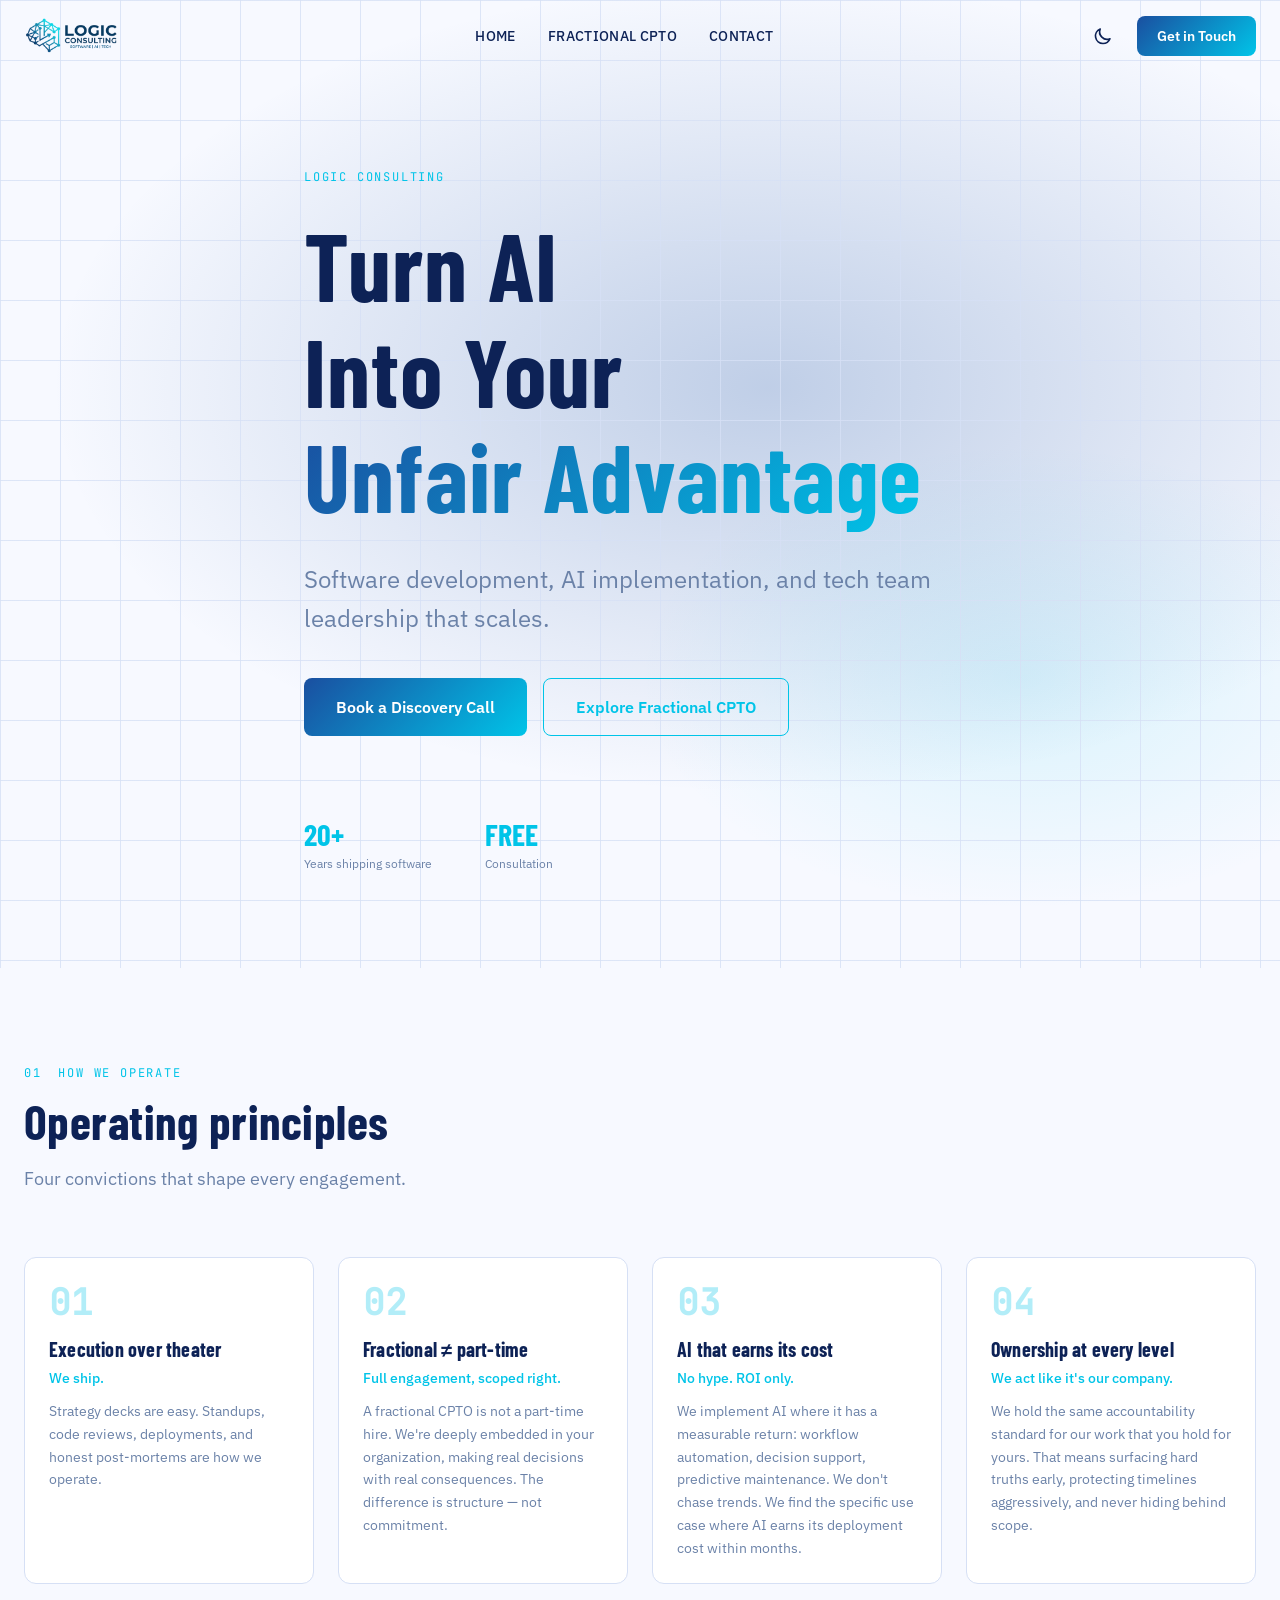
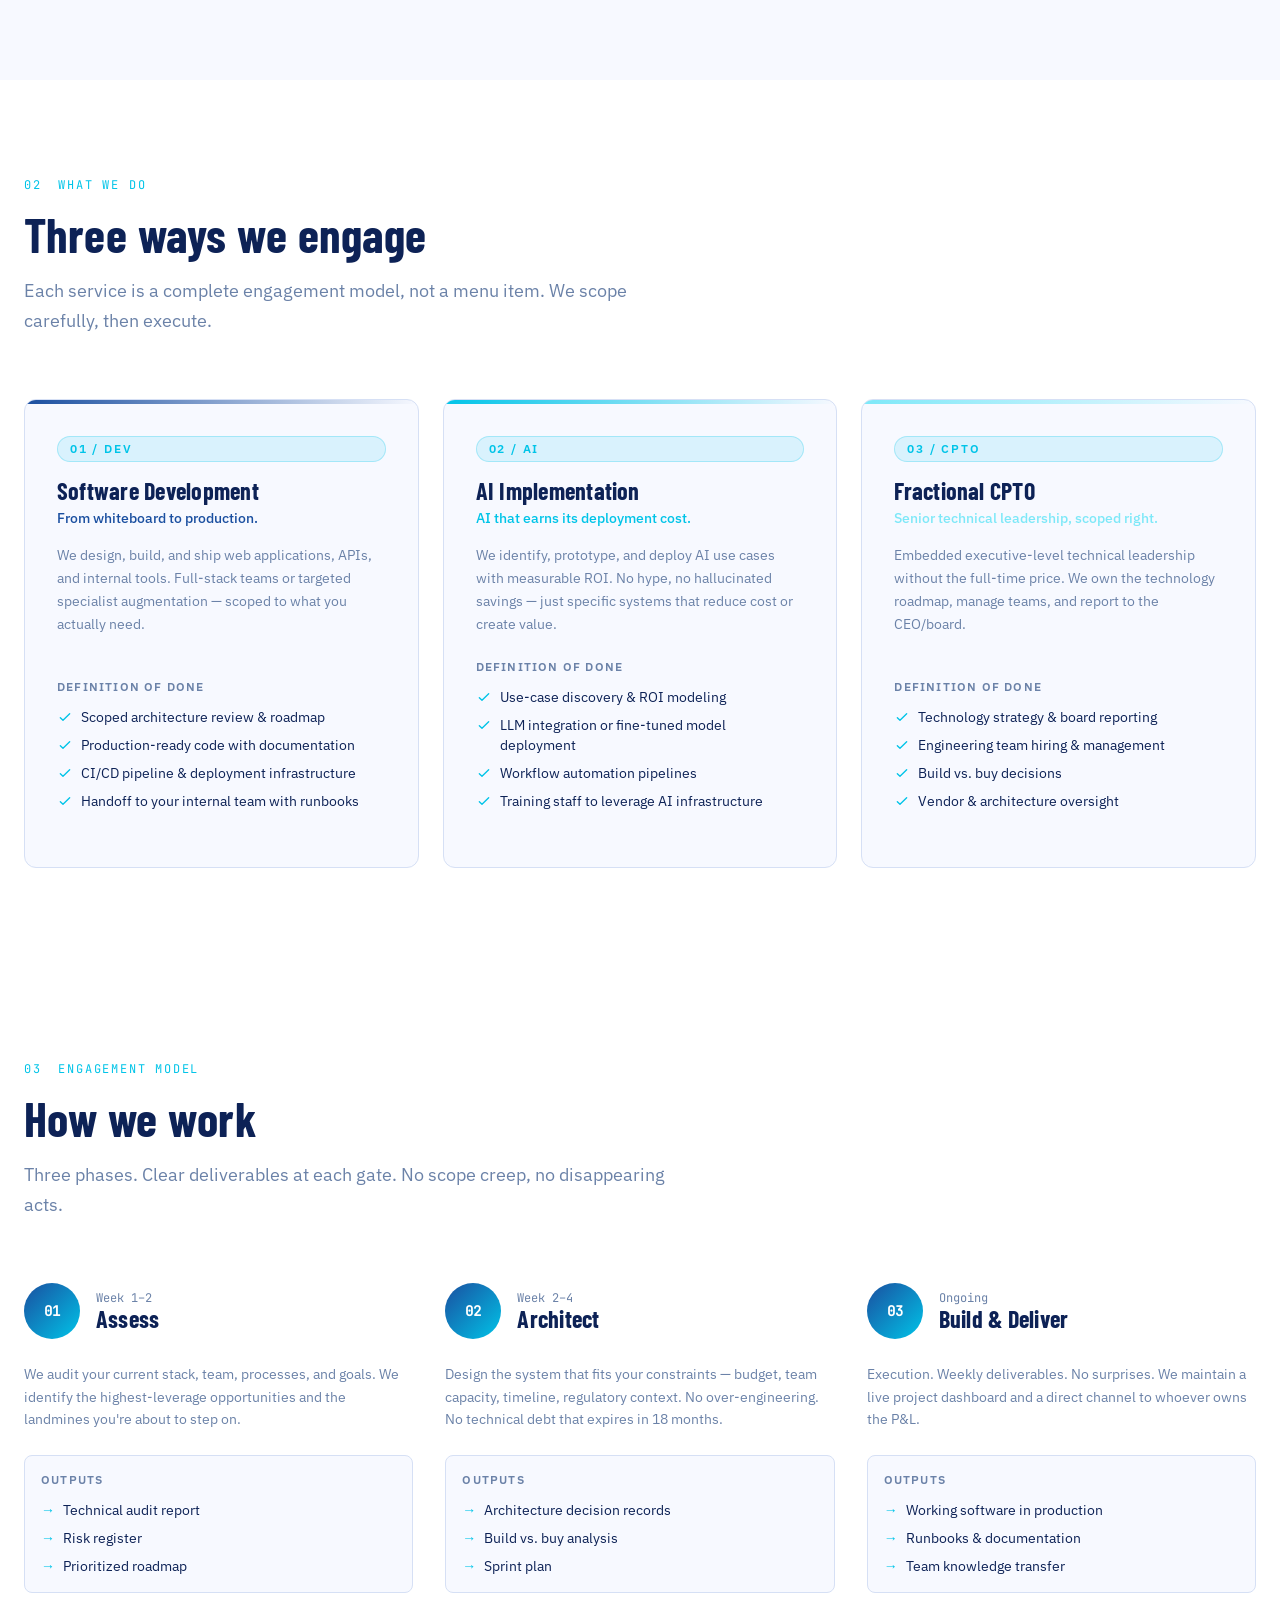
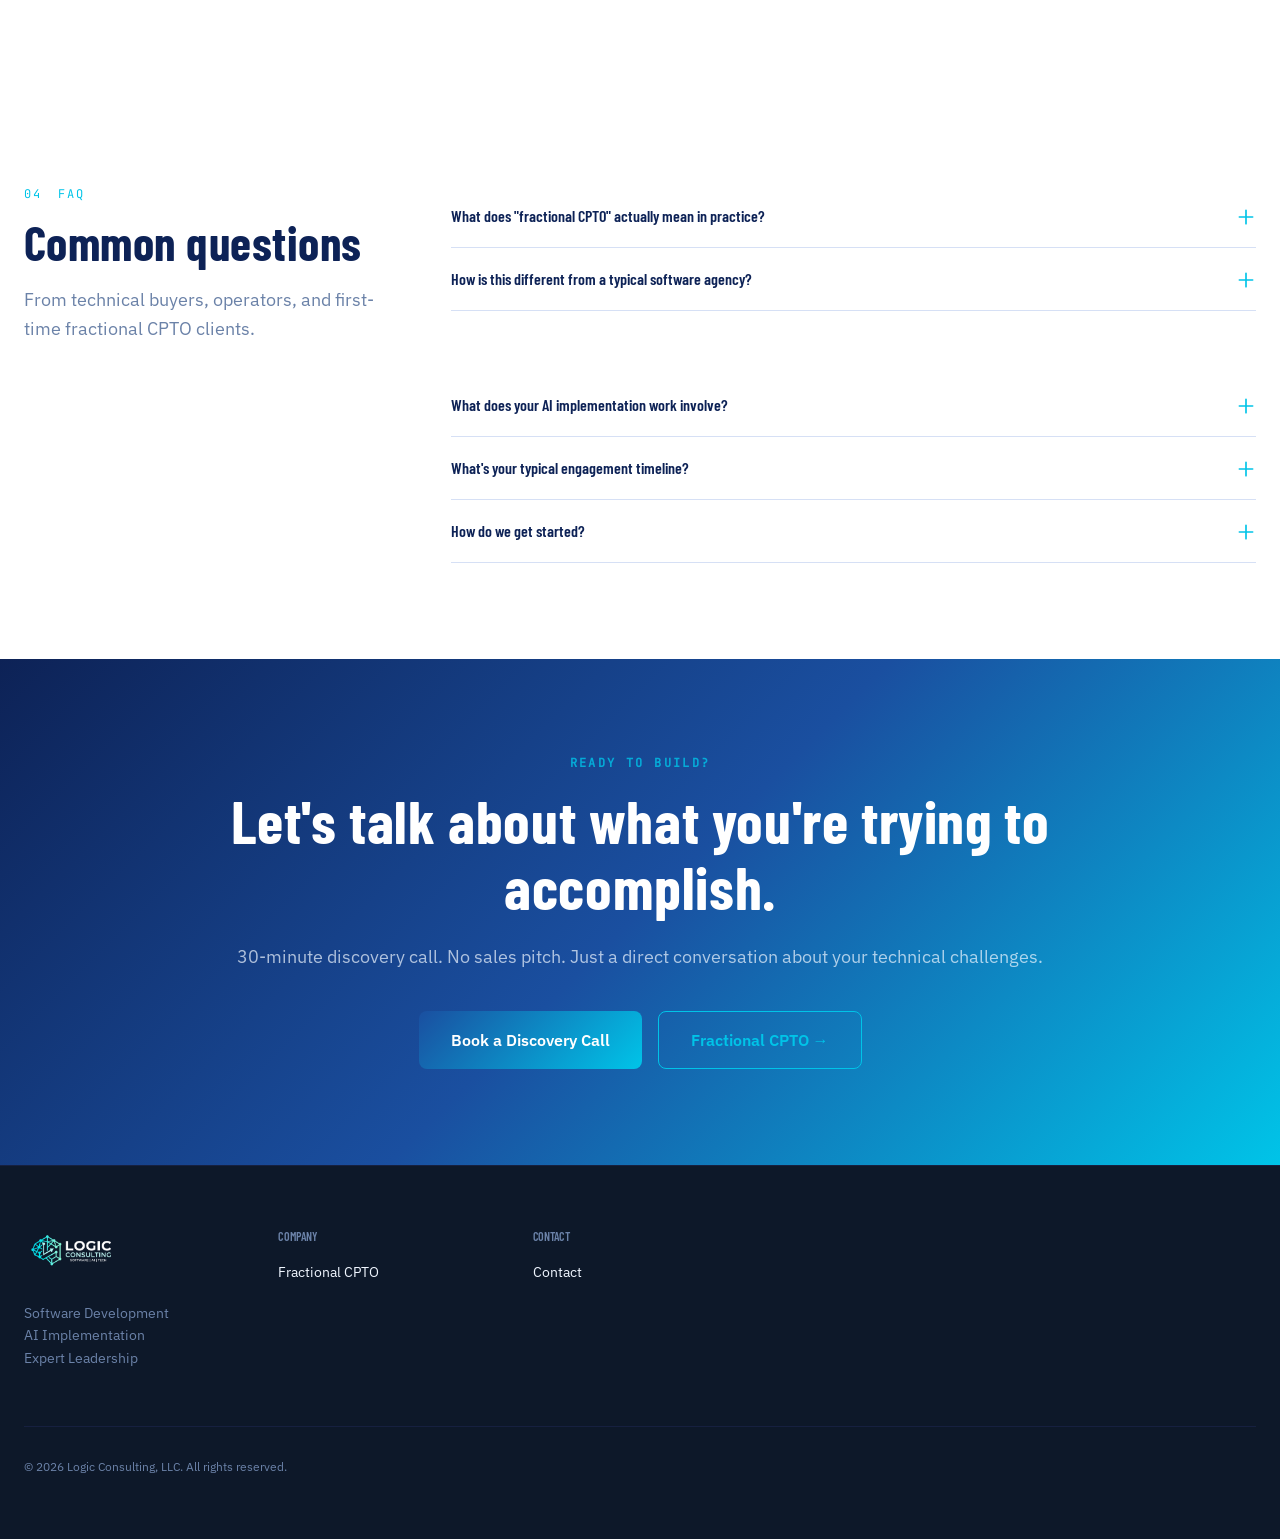
==== commit c6cbfd07: "Deploy: 91af9c359c9739126312589462d1c5b948711cd9 iscott/logicsw.com@91af9c359c9739126312589462d1c5b9" ====
--- a/index.html
+++ b/index.html
@@ -1,4 +1,4 @@
-<!DOCTYPE html><html lang="en"> <head><meta charset="utf-8"><meta name="viewport" content="width=device-width, initial-scale=1"><meta name="generator" content="Astro v6.4.4"><title>Logic Consulting — Software Built. AI Implemented. Teams Led.</title><meta name="description" content="Logic Consulting delivers fractional CPTO leadership, custom software development, and AI implementation for companies that need execution, not just advice."><link rel="canonical" href="https://logicsw.com/"><meta property="og:type" content="website"><meta property="og:url" content="https://logicsw.com/"><meta property="og:title" content="Logic Consulting — Software Built. AI Implemented. Teams Led."><meta property="og:description" content="Logic Consulting delivers fractional CPTO leadership, custom software development, and AI implementation for companies that need execution, not just advice."><meta property="og:image" content="/og-image.png"><meta name="twitter:card" content="summary_large_image"><meta name="twitter:title" content="Logic Consulting — Software Built. AI Implemented. Teams Led."><meta name="twitter:description" content="Logic Consulting delivers fractional CPTO leadership, custom software development, and AI implementation for companies that need execution, not just advice."><meta name="twitter:image" content="/og-image.png"><link rel="icon" type="image/svg+xml" href="/favicon.svg"><link rel="apple-touch-icon" href="/apple-touch-icon.png"><script>
+<!DOCTYPE html><html lang="en"> <head><meta charset="utf-8"><meta name="viewport" content="width=device-width, initial-scale=1"><meta name="generator" content="Astro v6.4.4"><title>Logic Consulting — Software Development | AI Implementation | Technical Leadership.</title><meta name="description" content="Logic Consulting delivers fractional CPTO leadership, custom software development, and AI implementation for business."><link rel="canonical" href="https://logicsw.com/"><meta property="og:type" content="website"><meta property="og:url" content="https://logicsw.com/"><meta property="og:title" content="Logic Consulting — Software Development | AI Implementation | Technical Leadership."><meta property="og:description" content="Logic Consulting delivers fractional CPTO leadership, custom software development, and AI implementation for business."><meta property="og:image" content="/logo.png"><meta name="twitter:card" content="summary_large_image"><meta name="twitter:title" content="Logic Consulting — Software Development | AI Implementation | Technical Leadership."><meta name="twitter:description" content="Logic Consulting delivers fractional CPTO leadership, custom software development, and AI implementation for business."><meta name="twitter:image" content="/logo.png"><link rel="icon" type="image/svg+xml" href="/favicon.svg"><link rel="apple-touch-icon" href="/apple-touch-icon.png"><script>
       (function() {
         const saved = localStorage.getItem('theme');
         const prefersDark = window.matchMedia('(prefers-color-scheme: dark)').matches;
@@ -6,18 +6,18 @@
           document.documentElement.classList.add('light');
         }
       })();
-    </script><link rel="stylesheet" href="/_astro/Page.MDVS49vl.css">
+    </script><link rel="stylesheet" href="/_astro/Page.o45TY_g2.css">
 <style>.btn-primary[data-astro-cid-6ygtcg62]{background:var(--gradient-cyan);color:#fff}.btn-primary[data-astro-cid-6ygtcg62]:hover{opacity:.9;transform:translateY(-1px);box-shadow:0 8px 24px #00c4e84d}.btn-ghost[data-astro-cid-6ygtcg62]{color:var(--color-cyan);border:1.5px solid var(--color-cyan);background:transparent}.btn-ghost[data-astro-cid-6ygtcg62]:hover{background:#00c4e814}.btn-outline[data-astro-cid-6ygtcg62]{color:var(--color-text);border:1.5px solid var(--color-border);background:transparent}.btn-outline[data-astro-cid-6ygtcg62]:hover{border-color:var(--color-cyan);color:var(--color-cyan)}html.light .btn-outline[data-astro-cid-6ygtcg62]{color:var(--color-text-lt);border-color:var(--color-border-lt)}
 .hero-bg[data-astro-cid-ewxirvlt]{background:radial-gradient(ellipse 80% 60% at 60% 40%,rgba(26,79,160,.25) 0%,transparent 70%),radial-gradient(ellipse 50% 40% at 80% 70%,rgba(0,196,232,.12) 0%,transparent 60%)}.hero-grid[data-astro-cid-ewxirvlt]{background-image:linear-gradient(rgba(22,32,64,.6) 1px,transparent 1px),linear-gradient(90deg,rgba(22,32,64,.6) 1px,transparent 1px);background-size:60px 60px}html.light .hero-grid[data-astro-cid-ewxirvlt]{background-image:linear-gradient(rgba(214,224,245,.8) 1px,transparent 1px),linear-gradient(90deg,rgba(214,224,245,.8) 1px,transparent 1px)}html.light .hero-section[data-astro-cid-ewxirvlt]{background-color:var(--color-bg-light)}.hero-accent[data-astro-cid-ewxirvlt]{background:var(--gradient-cyan);-webkit-background-clip:text;-webkit-text-fill-color:transparent;background-clip:text}.pillar-bg-accent[data-astro-cid-cxuxedez]{background:radial-gradient(ellipse 80% 60% at 50% 100%,rgba(0,196,232,.06) 0%,transparent 70%)}.pillar-card[data-astro-cid-cxuxedez]{transition:border-color var(--transition-base),transform var(--transition-base),box-shadow var(--transition-base)}.pillar-card[data-astro-cid-cxuxedez]:hover{border-color:#00c4e84d;transform:translateY(-2px);box-shadow:0 8px 32px #0000004d}html.light .pillar-card[data-astro-cid-cxuxedez]{background:var(--color-surface-lt)!important;border-color:var(--color-border-lt)!important}html.light .pillar-card[data-astro-cid-cxuxedez]:hover{border-color:var(--color-blue)!important}html.light .section-philosophy[data-astro-cid-cxuxedez]{background:var(--color-bg-light)}.service-card[data-astro-cid-7fsfp5w6]{transition:border-color var(--transition-base),transform var(--transition-base)}.service-card[data-astro-cid-7fsfp5w6]:hover{border-color:#00c4e84d;transform:translateY(-3px)}html.light .service-card[data-astro-cid-7fsfp5w6]{background:var(--color-bg-light)!important;border-color:var(--color-border-lt)!important}html.light .section-services[data-astro-cid-7fsfp5w6],html.light .section-how[data-astro-cid-dvfvrvee]{background:var(--color-surface-lt)!important}html.light .how-card[data-astro-cid-dvfvrvee] .rounded-lg[data-astro-cid-dvfvrvee]{background:var(--color-bg-light)!important;border-color:var(--color-border-lt)!important}details[data-astro-cid-dairopq3]>summary[data-astro-cid-dairopq3]::-webkit-details-marker{display:none}details[data-astro-cid-dairopq3]>summary[data-astro-cid-dairopq3]::marker{display:none}html.light .section-faq[data-astro-cid-dairopq3]{background:var(--color-surface-lt)!important}html.light .faq-item[data-astro-cid-dairopq3]{border-color:var(--color-border-lt)!important}.cta-btn-white[data-astro-cid-j7pv25f6]{background:#fff!important;color:var(--color-navy)!important}.cta-btn-white[data-astro-cid-j7pv25f6]:hover{opacity:.9!important;box-shadow:0 8px 24px #0000004d!important}.cta-btn-ghost[data-astro-cid-j7pv25f6]{color:#fff!important;border-color:#ffffff80!important}.cta-btn-ghost[data-astro-cid-j7pv25f6]:hover{background:#ffffff1a!important}
 </style></head> <body>  <header id="site-nav" class="fixed top-0 inset-x-0 z-50 transition-all duration-300" style="background: transparent;" data-astro-cid-afdttjsk> <div class="max-w-7xl mx-auto px-6 flex items-center justify-between h-18" data-astro-cid-afdttjsk> <a href="/" class="flex items-center gap-3 min-w-[140px]" aria-label="Logic Consulting home" data-astro-cid-afdttjsk> <img src="/logo.png" alt="Logic Consulting" class="h-10 nav-logo-light" data-astro-cid-afdttjsk> <img src="/logo-dark.png" alt="Logic Consulting" class="h-10 nav-logo-dark hidden" data-astro-cid-afdttjsk> </a> <nav class="hidden lg:flex items-center gap-8" aria-label="Main navigation" data-astro-cid-afdttjsk> <a href="/" class="text-sm font-medium tracking-wide uppercase hover:text-cyan-400 transition-colors duration-200 nav-link" data-astro-cid-afdttjsk> Home </a><a href="/services/fractional-cpto" class="text-sm font-medium tracking-wide uppercase hover:text-cyan-400 transition-colors duration-200 nav-link" data-astro-cid-afdttjsk> Fractional CPTO </a><a href="/contact" class="text-sm font-medium tracking-wide uppercase hover:text-cyan-400 transition-colors duration-200 nav-link" data-astro-cid-afdttjsk> Contact </a> </nav> <div class="hidden lg:flex items-center gap-4" data-astro-cid-afdttjsk> <button id="theme-toggle" class="p-2 rounded-md hover:opacity-70 transition-opacity" aria-label="Toggle light/dark mode" title="Toggle theme" data-astro-cid-afdttjsk> <svg class="w-5 h-5 theme-icon-dark" fill="none" stroke="currentColor" viewBox="0 0 24 24" data-astro-cid-afdttjsk> <path stroke-linecap="round" stroke-linejoin="round" stroke-width="2" d="M12 3v1m0 16v1m9-9h-1M4 12H3m15.364-6.364l-.707.707M6.343 17.657l-.707.707M17.657 17.657l-.707-.707M6.343 6.343l-.707-.707M16 12a4 4 0 11-8 0 4 4 0 018 0z" data-astro-cid-afdttjsk></path> </svg> <svg class="w-5 h-5 theme-icon-light hidden" fill="none" stroke="currentColor" viewBox="0 0 24 24" data-astro-cid-afdttjsk> <path stroke-linecap="round" stroke-linejoin="round" stroke-width="2" d="M20.354 15.354A9 9 0 018.646 3.646 9.003 9.003 0 0012 21a9.003 9.003 0 008.354-5.646z" data-astro-cid-afdttjsk></path> </svg> </button> <a href="/contact" class="px-5 py-2.5 text-sm font-semibold rounded-lg transition-all duration-200" style="background: var(--gradient-cyan); color: #fff;" data-astro-cid-afdttjsk>
 Get in Touch
-</a> </div> <button id="mobile-menu-toggle" class="lg:hidden p-2 rounded-md nav-link" aria-label="Open mobile menu" aria-expanded="false" data-astro-cid-afdttjsk> <svg class="w-6 h-6 menu-open" fill="none" stroke="currentColor" viewBox="0 0 24 24" data-astro-cid-afdttjsk> <path stroke-linecap="round" stroke-linejoin="round" stroke-width="2" d="M4 6h16M4 12h16M4 18h16" data-astro-cid-afdttjsk></path> </svg> <svg class="w-6 h-6 menu-close hidden" fill="none" stroke="currentColor" viewBox="0 0 24 24" data-astro-cid-afdttjsk> <path stroke-linecap="round" stroke-linejoin="round" stroke-width="2" d="M6 18L18 6M6 6l12 12" data-astro-cid-afdttjsk></path> </svg> </button> </div> <div id="mobile-menu" class="mobile-menu hidden lg:hidden border-t" data-astro-cid-afdttjsk> <nav class="max-w-7xl mx-auto px-6 py-4 flex flex-col gap-4" data-astro-cid-afdttjsk> <a href="/" class="mobile-menu-link text-sm font-medium tracking-wide uppercase transition-colors" data-astro-cid-afdttjsk>Home</a><a href="/services/fractional-cpto" class="mobile-menu-link text-sm font-medium tracking-wide uppercase transition-colors" data-astro-cid-afdttjsk>Fractional CPTO</a><a href="/contact" class="mobile-menu-link text-sm font-medium tracking-wide uppercase transition-colors" data-astro-cid-afdttjsk>Contact</a> <a href="/contact" class="mt-2 px-5 py-3 text-sm font-semibold text-center rounded-lg" style="background: var(--gradient-cyan); color: #fff;" data-astro-cid-afdttjsk>
+</a> </div> <div class="lg:hidden flex items-center gap-1" data-astro-cid-afdttjsk> <button id="theme-toggle-mobile" class="p-2 rounded-md hover:opacity-70 transition-opacity nav-link" aria-label="Toggle light/dark mode" title="Toggle theme" data-astro-cid-afdttjsk> <svg class="w-5 h-5 theme-icon-dark" fill="none" stroke="currentColor" viewBox="0 0 24 24" data-astro-cid-afdttjsk> <path stroke-linecap="round" stroke-linejoin="round" stroke-width="2" d="M12 3v1m0 16v1m9-9h-1M4 12H3m15.364-6.364l-.707.707M6.343 17.657l-.707.707M17.657 17.657l-.707-.707M6.343 6.343l-.707-.707M16 12a4 4 0 11-8 0 4 4 0 018 0z" data-astro-cid-afdttjsk></path> </svg> <svg class="w-5 h-5 theme-icon-light hidden" fill="none" stroke="currentColor" viewBox="0 0 24 24" data-astro-cid-afdttjsk> <path stroke-linecap="round" stroke-linejoin="round" stroke-width="2" d="M20.354 15.354A9 9 0 018.646 3.646 9.003 9.003 0 0012 21a9.003 9.003 0 008.354-5.646z" data-astro-cid-afdttjsk></path> </svg> </button> <button id="mobile-menu-toggle" class="p-2 rounded-md nav-link" aria-label="Open mobile menu" aria-expanded="false" data-astro-cid-afdttjsk> <svg class="w-6 h-6 menu-open" fill="none" stroke="currentColor" viewBox="0 0 24 24" data-astro-cid-afdttjsk> <path stroke-linecap="round" stroke-linejoin="round" stroke-width="2" d="M4 6h16M4 12h16M4 18h16" data-astro-cid-afdttjsk></path> </svg> <svg class="w-6 h-6 menu-close hidden" fill="none" stroke="currentColor" viewBox="0 0 24 24" data-astro-cid-afdttjsk> <path stroke-linecap="round" stroke-linejoin="round" stroke-width="2" d="M6 18L18 6M6 6l12 12" data-astro-cid-afdttjsk></path> </svg> </button> </div><!-- end mobile controls wrapper --> </div> <div id="mobile-menu" class="mobile-menu hidden lg:hidden border-t" data-astro-cid-afdttjsk> <nav class="max-w-7xl mx-auto px-6 py-4 flex flex-col gap-4" data-astro-cid-afdttjsk> <a href="/" class="mobile-menu-link text-sm font-medium tracking-wide uppercase transition-colors" data-astro-cid-afdttjsk>Home</a><a href="/services/fractional-cpto" class="mobile-menu-link text-sm font-medium tracking-wide uppercase transition-colors" data-astro-cid-afdttjsk>Fractional CPTO</a><a href="/contact" class="mobile-menu-link text-sm font-medium tracking-wide uppercase transition-colors" data-astro-cid-afdttjsk>Contact</a> <a href="/contact" class="mt-2 px-5 py-3 text-sm font-semibold text-center rounded-lg" style="background: var(--gradient-cyan); color: #fff;" data-astro-cid-afdttjsk>
 Get in Touch
-</a> </nav> </div> </header>  <script type="module">const n=document.getElementById("site-nav"),t=document.getElementById("mobile-menu-toggle"),l=document.getElementById("mobile-menu"),o=document.getElementById("theme-toggle");window.addEventListener("scroll",()=>{n.classList.toggle("scrolled",window.scrollY>20)},{passive:!0});t.addEventListener("click",()=>{const e=l.classList.toggle("hidden");t.setAttribute("aria-expanded",String(!e)),t.querySelector(".menu-open").classList.toggle("hidden",!e),t.querySelector(".menu-close").classList.toggle("hidden",e)});o.addEventListener("click",()=>{const e=document.documentElement.classList.toggle("light");localStorage.setItem("theme",e?"light":"dark")});</script> <main>  <section class="hero-section relative min-h-screen flex items-center pt-18 overflow-hidden" data-astro-cid-ewxirvlt> <div class="hero-bg absolute inset-0 pointer-events-none" aria-hidden="true" data-astro-cid-ewxirvlt></div> <div class="hero-grid absolute inset-0 pointer-events-none" aria-hidden="true" data-astro-cid-ewxirvlt></div> <div class="relative z-10 max-w-7xl mx-auto px-6 py-24" data-astro-cid-ewxirvlt> <div class="max-w-4xl" data-astro-cid-ewxirvlt> <p class="section-number mb-6" data-astro-cid-ewxirvlt>Logic Consulting</p> <h1 class="text-6xl sm:text-7xl lg:text-8xl font-bold leading-none mb-8" style="font-family: var(--font-display);" data-astro-cid-ewxirvlt>
+</a> </nav> </div> </header>  <script type="module">const l=document.getElementById("site-nav"),t=document.getElementById("mobile-menu-toggle"),o=document.getElementById("mobile-menu"),s=document.getElementById("theme-toggle");window.addEventListener("scroll",()=>{l.classList.toggle("scrolled",window.scrollY>20)},{passive:!0});t.addEventListener("click",()=>{const e=o.classList.toggle("hidden");t.setAttribute("aria-expanded",String(!e)),t.querySelector(".menu-open").classList.toggle("hidden",!e),t.querySelector(".menu-close").classList.toggle("hidden",e)});function n(){const e=document.documentElement.classList.toggle("light");localStorage.setItem("theme",e?"light":"dark")}s.addEventListener("click",n);document.getElementById("theme-toggle-mobile").addEventListener("click",n);</script> <main>  <section class="hero-section relative min-h-screen flex items-center pt-18 overflow-hidden" data-astro-cid-ewxirvlt> <div class="hero-bg absolute inset-0 pointer-events-none" aria-hidden="true" data-astro-cid-ewxirvlt></div> <div class="hero-grid absolute inset-0 pointer-events-none" aria-hidden="true" data-astro-cid-ewxirvlt></div> <div class="relative z-10 max-w-7xl mx-auto px-6 py-24" data-astro-cid-ewxirvlt> <div class="max-w-4xl" data-astro-cid-ewxirvlt> <p class="section-number mb-6" data-astro-cid-ewxirvlt>Logic Consulting</p> <h1 class="text-6xl sm:text-7xl lg:text-8xl font-bold leading-none mb-8" style="font-family: var(--font-display);" data-astro-cid-ewxirvlt>
 Turn AI<br data-astro-cid-ewxirvlt>
 Into Your<br data-astro-cid-ewxirvlt> <span class="hero-accent" data-astro-cid-ewxirvlt>Unfair Advantage</span> </h1> <p class="text-xl lg:text-2xl leading-relaxed mb-10 max-w-2xl" style="color: var(--color-muted);" data-astro-cid-ewxirvlt>
 Software development, AI implementation, and tech team leadership that scales.
-</p> <div class="flex flex-wrap gap-4" data-astro-cid-ewxirvlt> <a href="/contact" data-astro-cid-6ygtcg62="true" class="inline-flex items-center justify-center gap-2 font-semibold rounded-lg transition-all duration-200 focus-visible:outline focus-visible:outline-2 focus-visible:outline-offset-2 focus-visible:outline-cyan-400 px-8 py-4 text-base btn-primary"> Book a Discovery Call </a> <a href="/services/fractional-cpto" data-astro-cid-6ygtcg62="true" class="inline-flex items-center justify-center gap-2 font-semibold rounded-lg transition-all duration-200 focus-visible:outline focus-visible:outline-2 focus-visible:outline-offset-2 focus-visible:outline-cyan-400 px-8 py-4 text-base btn-ghost"> Explore Fractional CPTO </a> </div> </div> <div class="mt-20 grid grid-cols-3 gap-8 max-w-lg" data-astro-cid-ewxirvlt> <div data-astro-cid-ewxirvlt> <p class="text-3xl font-bold" style="font-family: var(--font-display); color: var(--color-cyan);" data-astro-cid-ewxirvlt>20+</p> <p class="text-xs mt-1" style="color: var(--color-muted);" data-astro-cid-ewxirvlt>Years shipping software</p> </div><div data-astro-cid-ewxirvlt> <p class="text-3xl font-bold" style="font-family: var(--font-display); color: var(--color-cyan);" data-astro-cid-ewxirvlt>FREE</p> <p class="text-xs mt-1" style="color: var(--color-muted);" data-astro-cid-ewxirvlt>Consultation</p> </div> </div> </div> </section> <section class="py-24 section-philosophy" data-astro-cid-cxuxedez> <div class="max-w-7xl mx-auto px-6" data-astro-cid-cxuxedez> <div class="mb-12 lg:mb-16"> <p class="section-number mb-3"> <span class="mr-2">01</span> How We Operate </p> <h2 class="text-4xl lg:text-5xl font-bold mb-4" style="font-family: var(--font-display);"> Operating principles </h2> <p class="text-lg leading-relaxed max-w-2xl" style="color: var(--color-muted);"> Four convictions that shape every engagement. </p> </div> <div class="grid grid-cols-1 md:grid-cols-2 lg:grid-cols-4 gap-6" data-astro-cid-cxuxedez> <div class="reveal pillar-card group relative rounded-xl p-6 cursor-default overflow-hidden" style="background: var(--color-surface); border: 1px solid var(--color-border);" data-astro-cid-cxuxedez> <div class="pillar-bg-accent absolute inset-0 opacity-0 group-hover:opacity-100 transition-opacity duration-300 pointer-events-none" aria-hidden="true" data-astro-cid-cxuxedez></div> <div class="relative z-10" data-astro-cid-cxuxedez> <p class="text-4xl font-bold mb-4" style="font-family: var(--font-mono); color: rgba(0, 196, 232, 0.3);" data-astro-cid-cxuxedez>01</p> <h3 class="text-xl font-bold mb-2" style="font-family: var(--font-display);" data-astro-cid-cxuxedez>Execution over theater</h3> <p class="text-sm font-medium mb-3" style="color: var(--color-cyan);" data-astro-cid-cxuxedez>We ship.</p> <p class="text-sm leading-relaxed pillar-detail" style="color: var(--color-muted);" data-astro-cid-cxuxedez>Strategy decks are easy. Standups, code reviews, deployments, and honest post-mortems are how we operate.</p> </div> </div><div class="reveal pillar-card group relative rounded-xl p-6 cursor-default overflow-hidden" style="background: var(--color-surface); border: 1px solid var(--color-border);" data-astro-cid-cxuxedez> <div class="pillar-bg-accent absolute inset-0 opacity-0 group-hover:opacity-100 transition-opacity duration-300 pointer-events-none" aria-hidden="true" data-astro-cid-cxuxedez></div> <div class="relative z-10" data-astro-cid-cxuxedez> <p class="text-4xl font-bold mb-4" style="font-family: var(--font-mono); color: rgba(0, 196, 232, 0.3);" data-astro-cid-cxuxedez>02</p> <h3 class="text-xl font-bold mb-2" style="font-family: var(--font-display);" data-astro-cid-cxuxedez>Fractional ≠ part-time</h3> <p class="text-sm font-medium mb-3" style="color: var(--color-cyan);" data-astro-cid-cxuxedez>Full engagement, scoped right.</p> <p class="text-sm leading-relaxed pillar-detail" style="color: var(--color-muted);" data-astro-cid-cxuxedez>A fractional CPTO is not a part-time hire. We&#39;re deeply embedded in your organization, making real decisions with real consequences. The difference is structure — not commitment.</p> </div> </div><div class="reveal pillar-card group relative rounded-xl p-6 cursor-default overflow-hidden" style="background: var(--color-surface); border: 1px solid var(--color-border);" data-astro-cid-cxuxedez> <div class="pillar-bg-accent absolute inset-0 opacity-0 group-hover:opacity-100 transition-opacity duration-300 pointer-events-none" aria-hidden="true" data-astro-cid-cxuxedez></div> <div class="relative z-10" data-astro-cid-cxuxedez> <p class="text-4xl font-bold mb-4" style="font-family: var(--font-mono); color: rgba(0, 196, 232, 0.3);" data-astro-cid-cxuxedez>03</p> <h3 class="text-xl font-bold mb-2" style="font-family: var(--font-display);" data-astro-cid-cxuxedez>AI that earns its cost</h3> <p class="text-sm font-medium mb-3" style="color: var(--color-cyan);" data-astro-cid-cxuxedez>No hype. ROI only.</p> <p class="text-sm leading-relaxed pillar-detail" style="color: var(--color-muted);" data-astro-cid-cxuxedez>We implement AI where it has a measurable return: workflow automation, decision support, predictive maintenance. We don&#39;t chase trends. We find the specific use case where AI earns its deployment cost within months.</p> </div> </div><div class="reveal pillar-card group relative rounded-xl p-6 cursor-default overflow-hidden" style="background: var(--color-surface); border: 1px solid var(--color-border);" data-astro-cid-cxuxedez> <div class="pillar-bg-accent absolute inset-0 opacity-0 group-hover:opacity-100 transition-opacity duration-300 pointer-events-none" aria-hidden="true" data-astro-cid-cxuxedez></div> <div class="relative z-10" data-astro-cid-cxuxedez> <p class="text-4xl font-bold mb-4" style="font-family: var(--font-mono); color: rgba(0, 196, 232, 0.3);" data-astro-cid-cxuxedez>04</p> <h3 class="text-xl font-bold mb-2" style="font-family: var(--font-display);" data-astro-cid-cxuxedez>Ownership at every level</h3> <p class="text-sm font-medium mb-3" style="color: var(--color-cyan);" data-astro-cid-cxuxedez>We act like it&#39;s our company.</p> <p class="text-sm leading-relaxed pillar-detail" style="color: var(--color-muted);" data-astro-cid-cxuxedez>We hold the same accountability standard for our work that you hold for yours. That means surfacing hard truths early, protecting timelines aggressively, and never hiding behind scope.</p> </div> </div> </div> </div> </section> <section class="py-24 section-services" style="background: var(--color-surface);" data-astro-cid-7fsfp5w6> <div class="max-w-7xl mx-auto px-6" data-astro-cid-7fsfp5w6> <div class="mb-12 lg:mb-16"> <p class="section-number mb-3"> <span class="mr-2">02</span> What We Do </p> <h2 class="text-4xl lg:text-5xl font-bold mb-4" style="font-family: var(--font-display);"> Three ways we engage </h2> <p class="text-lg leading-relaxed max-w-2xl" style="color: var(--color-muted);"> Each service is a complete engagement model, not a menu item. We scope carefully, then execute. </p> </div> <div class="grid grid-cols-1 lg:grid-cols-3 gap-6" data-astro-cid-7fsfp5w6> <div class="reveal service-card flex flex-col rounded-xl overflow-hidden" style="background: var(--color-bg); border: 1px solid var(--color-border);" data-astro-cid-7fsfp5w6> <div class="service-card-bar h-1" style="background: linear-gradient(90deg, var(--color-blue), transparent);" data-astro-cid-7fsfp5w6></div> <div class="flex flex-col flex-1 p-8" data-astro-cid-7fsfp5w6> <span class="inline-block text-xs font-semibold tracking-[0.15em] uppercase px-3 py-1 rounded-full" style="background: rgba(0, 196, 232, 0.12); color: var(--color-cyan); border: 1px solid rgba(0, 196, 232, 0.25);"> 01 / DEV </span> <h3 class="text-2xl font-bold mt-4 mb-1" style="font-family: var(--font-display);" data-astro-cid-7fsfp5w6>Software Development</h3> <p class="text-sm font-medium mb-4" style="color: var(--color-blue);" data-astro-cid-7fsfp5w6>From whiteboard to production.</p> <p class="text-sm leading-relaxed mb-6 flex-1" style="color: var(--color-muted);" data-astro-cid-7fsfp5w6>We design, build, and ship web applications, APIs, and internal tools. Full-stack teams or targeted specialist augmentation — scoped to what you actually need.</p> <div class="mb-6" data-astro-cid-7fsfp5w6> <p class="text-xs font-semibold tracking-widest uppercase mb-3" style="color: var(--color-muted);" data-astro-cid-7fsfp5w6>Definition of Done</p> <ul class="space-y-2" data-astro-cid-7fsfp5w6> <li class="flex items-start gap-2 text-sm" data-astro-cid-7fsfp5w6> <span class="mt-0.5 shrink-0" style="color: var(--color-cyan);" data-astro-cid-7fsfp5w6> <svg class="w-4 h-4" fill="none" stroke="currentColor" viewBox="0 0 24 24" data-astro-cid-7fsfp5w6> <path stroke-linecap="round" stroke-linejoin="round" stroke-width="2" d="M5 13l4 4L19 7" data-astro-cid-7fsfp5w6></path> </svg> </span> Scoped architecture review &amp; roadmap </li><li class="flex items-start gap-2 text-sm" data-astro-cid-7fsfp5w6> <span class="mt-0.5 shrink-0" style="color: var(--color-cyan);" data-astro-cid-7fsfp5w6> <svg class="w-4 h-4" fill="none" stroke="currentColor" viewBox="0 0 24 24" data-astro-cid-7fsfp5w6> <path stroke-linecap="round" stroke-linejoin="round" stroke-width="2" d="M5 13l4 4L19 7" data-astro-cid-7fsfp5w6></path> </svg> </span> Production-ready code with documentation </li><li class="flex items-start gap-2 text-sm" data-astro-cid-7fsfp5w6> <span class="mt-0.5 shrink-0" style="color: var(--color-cyan);" data-astro-cid-7fsfp5w6> <svg class="w-4 h-4" fill="none" stroke="currentColor" viewBox="0 0 24 24" data-astro-cid-7fsfp5w6> <path stroke-linecap="round" stroke-linejoin="round" stroke-width="2" d="M5 13l4 4L19 7" data-astro-cid-7fsfp5w6></path> </svg> </span> CI/CD pipeline &amp; deployment infrastructure </li><li class="flex items-start gap-2 text-sm" data-astro-cid-7fsfp5w6> <span class="mt-0.5 shrink-0" style="color: var(--color-cyan);" data-astro-cid-7fsfp5w6> <svg class="w-4 h-4" fill="none" stroke="currentColor" viewBox="0 0 24 24" data-astro-cid-7fsfp5w6> <path stroke-linecap="round" stroke-linejoin="round" stroke-width="2" d="M5 13l4 4L19 7" data-astro-cid-7fsfp5w6></path> </svg> </span> Handoff to your internal team with runbooks </li> </ul> </div> <a href="/services/software-development" data-astro-cid-6ygtcg62="true" class="inline-flex items-center justify-center gap-2 font-semibold rounded-lg transition-all duration-200 focus-visible:outline focus-visible:outline-2 focus-visible:outline-offset-2 focus-visible:outline-cyan-400 px-4 py-2 text-sm btn-ghost"> Learn More → </a> </div> </div><div class="reveal service-card flex flex-col rounded-xl overflow-hidden" style="background: var(--color-bg); border: 1px solid var(--color-border);" data-astro-cid-7fsfp5w6> <div class="service-card-bar h-1" style="background: linear-gradient(90deg, var(--color-cyan), transparent);" data-astro-cid-7fsfp5w6></div> <div class="flex flex-col flex-1 p-8" data-astro-cid-7fsfp5w6> <span class="inline-block text-xs font-semibold tracking-[0.15em] uppercase px-3 py-1 rounded-full" style="background: rgba(0, 196, 232, 0.12); color: var(--color-cyan); border: 1px solid rgba(0, 196, 232, 0.25);"> 02 / AI </span> <h3 class="text-2xl font-bold mt-4 mb-1" style="font-family: var(--font-display);" data-astro-cid-7fsfp5w6>AI Implementation</h3> <p class="text-sm font-medium mb-4" style="color: var(--color-cyan);" data-astro-cid-7fsfp5w6>AI that earns its deployment cost.</p> <p class="text-sm leading-relaxed mb-6 flex-1" style="color: var(--color-muted);" data-astro-cid-7fsfp5w6>We identify, prototype, and deploy AI use cases with measurable ROI. No hype, no hallucinated savings — just specific systems that reduce cost or create value.</p> <div class="mb-6" data-astro-cid-7fsfp5w6> <p class="text-xs font-semibold tracking-widest uppercase mb-3" style="color: var(--color-muted);" data-astro-cid-7fsfp5w6>Definition of Done</p> <ul class="space-y-2" data-astro-cid-7fsfp5w6> <li class="flex items-start gap-2 text-sm" data-astro-cid-7fsfp5w6> <span class="mt-0.5 shrink-0" style="color: var(--color-cyan);" data-astro-cid-7fsfp5w6> <svg class="w-4 h-4" fill="none" stroke="currentColor" viewBox="0 0 24 24" data-astro-cid-7fsfp5w6> <path stroke-linecap="round" stroke-linejoin="round" stroke-width="2" d="M5 13l4 4L19 7" data-astro-cid-7fsfp5w6></path> </svg> </span> Use-case discovery &amp; ROI modeling </li><li class="flex items-start gap-2 text-sm" data-astro-cid-7fsfp5w6> <span class="mt-0.5 shrink-0" style="color: var(--color-cyan);" data-astro-cid-7fsfp5w6> <svg class="w-4 h-4" fill="none" stroke="currentColor" viewBox="0 0 24 24" data-astro-cid-7fsfp5w6> <path stroke-linecap="round" stroke-linejoin="round" stroke-width="2" d="M5 13l4 4L19 7" data-astro-cid-7fsfp5w6></path> </svg> </span> LLM integration or fine-tuned model deployment </li><li class="flex items-start gap-2 text-sm" data-astro-cid-7fsfp5w6> <span class="mt-0.5 shrink-0" style="color: var(--color-cyan);" data-astro-cid-7fsfp5w6> <svg class="w-4 h-4" fill="none" stroke="currentColor" viewBox="0 0 24 24" data-astro-cid-7fsfp5w6> <path stroke-linecap="round" stroke-linejoin="round" stroke-width="2" d="M5 13l4 4L19 7" data-astro-cid-7fsfp5w6></path> </svg> </span> Workflow automation pipelines </li><li class="flex items-start gap-2 text-sm" data-astro-cid-7fsfp5w6> <span class="mt-0.5 shrink-0" style="color: var(--color-cyan);" data-astro-cid-7fsfp5w6> <svg class="w-4 h-4" fill="none" stroke="currentColor" viewBox="0 0 24 24" data-astro-cid-7fsfp5w6> <path stroke-linecap="round" stroke-linejoin="round" stroke-width="2" d="M5 13l4 4L19 7" data-astro-cid-7fsfp5w6></path> </svg> </span> Training staff to leverage AI infrastructure </li> </ul> </div> <a href="/services/ai-implementation" data-astro-cid-6ygtcg62="true" class="inline-flex items-center justify-center gap-2 font-semibold rounded-lg transition-all duration-200 focus-visible:outline focus-visible:outline-2 focus-visible:outline-offset-2 focus-visible:outline-cyan-400 px-4 py-2 text-sm btn-ghost"> Learn More → </a> </div> </div><div class="reveal service-card flex flex-col rounded-xl overflow-hidden" style="background: var(--color-bg); border: 1px solid var(--color-border);" data-astro-cid-7fsfp5w6> <div class="service-card-bar h-1" style="background: linear-gradient(90deg, #7DE8F8, transparent);" data-astro-cid-7fsfp5w6></div> <div class="flex flex-col flex-1 p-8" data-astro-cid-7fsfp5w6> <span class="inline-block text-xs font-semibold tracking-[0.15em] uppercase px-3 py-1 rounded-full" style="background: rgba(0, 196, 232, 0.12); color: var(--color-cyan); border: 1px solid rgba(0, 196, 232, 0.25);"> 03 / CPTO </span> <h3 class="text-2xl font-bold mt-4 mb-1" style="font-family: var(--font-display);" data-astro-cid-7fsfp5w6>Fractional CPTO</h3> <p class="text-sm font-medium mb-4" style="color: #7DE8F8;" data-astro-cid-7fsfp5w6>Senior technical leadership, scoped right.</p> <p class="text-sm leading-relaxed mb-6 flex-1" style="color: var(--color-muted);" data-astro-cid-7fsfp5w6>Embedded executive-level technical leadership without the full-time price. We own the technology roadmap, manage teams, and report to the CEO/board.</p> <div class="mb-6" data-astro-cid-7fsfp5w6> <p class="text-xs font-semibold tracking-widest uppercase mb-3" style="color: var(--color-muted);" data-astro-cid-7fsfp5w6>Definition of Done</p> <ul class="space-y-2" data-astro-cid-7fsfp5w6> <li class="flex items-start gap-2 text-sm" data-astro-cid-7fsfp5w6> <span class="mt-0.5 shrink-0" style="color: var(--color-cyan);" data-astro-cid-7fsfp5w6> <svg class="w-4 h-4" fill="none" stroke="currentColor" viewBox="0 0 24 24" data-astro-cid-7fsfp5w6> <path stroke-linecap="round" stroke-linejoin="round" stroke-width="2" d="M5 13l4 4L19 7" data-astro-cid-7fsfp5w6></path> </svg> </span> Technology strategy &amp; board reporting </li><li class="flex items-start gap-2 text-sm" data-astro-cid-7fsfp5w6> <span class="mt-0.5 shrink-0" style="color: var(--color-cyan);" data-astro-cid-7fsfp5w6> <svg class="w-4 h-4" fill="none" stroke="currentColor" viewBox="0 0 24 24" data-astro-cid-7fsfp5w6> <path stroke-linecap="round" stroke-linejoin="round" stroke-width="2" d="M5 13l4 4L19 7" data-astro-cid-7fsfp5w6></path> </svg> </span> Engineering team hiring &amp; management </li><li class="flex items-start gap-2 text-sm" data-astro-cid-7fsfp5w6> <span class="mt-0.5 shrink-0" style="color: var(--color-cyan);" data-astro-cid-7fsfp5w6> <svg class="w-4 h-4" fill="none" stroke="currentColor" viewBox="0 0 24 24" data-astro-cid-7fsfp5w6> <path stroke-linecap="round" stroke-linejoin="round" stroke-width="2" d="M5 13l4 4L19 7" data-astro-cid-7fsfp5w6></path> </svg> </span> Build vs. buy decisions </li><li class="flex items-start gap-2 text-sm" data-astro-cid-7fsfp5w6> <span class="mt-0.5 shrink-0" style="color: var(--color-cyan);" data-astro-cid-7fsfp5w6> <svg class="w-4 h-4" fill="none" stroke="currentColor" viewBox="0 0 24 24" data-astro-cid-7fsfp5w6> <path stroke-linecap="round" stroke-linejoin="round" stroke-width="2" d="M5 13l4 4L19 7" data-astro-cid-7fsfp5w6></path> </svg> </span> Vendor &amp; architecture oversight </li> </ul> </div> <a href="/services/fractional-cpto" data-astro-cid-6ygtcg62="true" class="inline-flex items-center justify-center gap-2 font-semibold rounded-lg transition-all duration-200 focus-visible:outline focus-visible:outline-2 focus-visible:outline-offset-2 focus-visible:outline-cyan-400 px-4 py-2 text-sm btn-ghost"> Learn More → </a> </div> </div> </div> </div> </section> <section class="py-24 section-how" style="background: var(--color-surface);" data-astro-cid-dvfvrvee> <div class="max-w-7xl mx-auto px-6" data-astro-cid-dvfvrvee> <div class="mb-12 lg:mb-16"> <p class="section-number mb-3"> <span class="mr-2">03</span> Engagement Model </p> <h2 class="text-4xl lg:text-5xl font-bold mb-4" style="font-family: var(--font-display);"> How we work </h2> <p class="text-lg leading-relaxed max-w-2xl" style="color: var(--color-muted);"> Three phases. Clear deliverables at each gate. No scope creep, no disappearing acts. </p> </div> <div class="relative" data-astro-cid-dvfvrvee> <!-- <div class="hidden lg:block absolute top-8 left-[calc(16.67%+1rem)] right-[calc(16.67%+1rem)] h-px" style="background: linear-gradient(90deg, transparent, var(--color-cyan), transparent);"></div> --> <div class="grid grid-cols-1 lg:grid-cols-3 gap-8" data-astro-cid-dvfvrvee> <div class="reveal how-card relative" data-astro-cid-dvfvrvee> <div class="flex items-center gap-4 mb-6" data-astro-cid-dvfvrvee> <div class="w-14 h-14 rounded-full flex items-center justify-center text-sm font-bold shrink-0" style="background: var(--gradient-cyan); color: #fff; font-family: var(--font-mono);" data-astro-cid-dvfvrvee> 01 </div> <div data-astro-cid-dvfvrvee> <p class="text-xs" style="color: var(--color-muted); font-family: var(--font-mono);" data-astro-cid-dvfvrvee>Week 1–2</p> <h3 class="text-2xl font-bold" style="font-family: var(--font-display);" data-astro-cid-dvfvrvee>Assess</h3> </div> </div> <p class="text-sm leading-relaxed mb-6" style="color: var(--color-muted);" data-astro-cid-dvfvrvee>We audit your current stack, team, processes, and goals. We identify the highest-leverage opportunities and the landmines you&#39;re about to step on.</p> <div class="rounded-lg p-4" style="background: var(--color-bg); border: 1px solid var(--color-border);" data-astro-cid-dvfvrvee> <p class="text-xs font-semibold tracking-widest uppercase mb-3" style="color: var(--color-muted);" data-astro-cid-dvfvrvee>Outputs</p> <ul class="space-y-2" data-astro-cid-dvfvrvee> <li class="flex items-center gap-2 text-sm" data-astro-cid-dvfvrvee> <span style="color: var(--color-cyan);" data-astro-cid-dvfvrvee>→</span> Technical audit report </li><li class="flex items-center gap-2 text-sm" data-astro-cid-dvfvrvee> <span style="color: var(--color-cyan);" data-astro-cid-dvfvrvee>→</span> Risk register </li><li class="flex items-center gap-2 text-sm" data-astro-cid-dvfvrvee> <span style="color: var(--color-cyan);" data-astro-cid-dvfvrvee>→</span> Prioritized roadmap </li> </ul> </div> </div><div class="reveal how-card relative" data-astro-cid-dvfvrvee> <div class="flex items-center gap-4 mb-6" data-astro-cid-dvfvrvee> <div class="w-14 h-14 rounded-full flex items-center justify-center text-sm font-bold shrink-0" style="background: var(--gradient-cyan); color: #fff; font-family: var(--font-mono);" data-astro-cid-dvfvrvee> 02 </div> <div data-astro-cid-dvfvrvee> <p class="text-xs" style="color: var(--color-muted); font-family: var(--font-mono);" data-astro-cid-dvfvrvee>Week 2–4</p> <h3 class="text-2xl font-bold" style="font-family: var(--font-display);" data-astro-cid-dvfvrvee>Architect</h3> </div> </div> <p class="text-sm leading-relaxed mb-6" style="color: var(--color-muted);" data-astro-cid-dvfvrvee>Design the system that fits your constraints — budget, team capacity, timeline, regulatory context. No over-engineering. No technical debt that expires in 18 months.</p> <div class="rounded-lg p-4" style="background: var(--color-bg); border: 1px solid var(--color-border);" data-astro-cid-dvfvrvee> <p class="text-xs font-semibold tracking-widest uppercase mb-3" style="color: var(--color-muted);" data-astro-cid-dvfvrvee>Outputs</p> <ul class="space-y-2" data-astro-cid-dvfvrvee> <li class="flex items-center gap-2 text-sm" data-astro-cid-dvfvrvee> <span style="color: var(--color-cyan);" data-astro-cid-dvfvrvee>→</span> Architecture decision records </li><li class="flex items-center gap-2 text-sm" data-astro-cid-dvfvrvee> <span style="color: var(--color-cyan);" data-astro-cid-dvfvrvee>→</span> Build vs. buy analysis </li><li class="flex items-center gap-2 text-sm" data-astro-cid-dvfvrvee> <span style="color: var(--color-cyan);" data-astro-cid-dvfvrvee>→</span> Sprint plan </li> </ul> </div> </div><div class="reveal how-card relative" data-astro-cid-dvfvrvee> <div class="flex items-center gap-4 mb-6" data-astro-cid-dvfvrvee> <div class="w-14 h-14 rounded-full flex items-center justify-center text-sm font-bold shrink-0" style="background: var(--gradient-cyan); color: #fff; font-family: var(--font-mono);" data-astro-cid-dvfvrvee> 03 </div> <div data-astro-cid-dvfvrvee> <p class="text-xs" style="color: var(--color-muted); font-family: var(--font-mono);" data-astro-cid-dvfvrvee>Ongoing</p> <h3 class="text-2xl font-bold" style="font-family: var(--font-display);" data-astro-cid-dvfvrvee>Build &amp; Deliver</h3> </div> </div> <p class="text-sm leading-relaxed mb-6" style="color: var(--color-muted);" data-astro-cid-dvfvrvee>Execution. Weekly deliverables. No surprises. We maintain a live project dashboard and a direct channel to whoever owns the P&amp;L.</p> <div class="rounded-lg p-4" style="background: var(--color-bg); border: 1px solid var(--color-border);" data-astro-cid-dvfvrvee> <p class="text-xs font-semibold tracking-widest uppercase mb-3" style="color: var(--color-muted);" data-astro-cid-dvfvrvee>Outputs</p> <ul class="space-y-2" data-astro-cid-dvfvrvee> <li class="flex items-center gap-2 text-sm" data-astro-cid-dvfvrvee> <span style="color: var(--color-cyan);" data-astro-cid-dvfvrvee>→</span> Working software in production </li><li class="flex items-center gap-2 text-sm" data-astro-cid-dvfvrvee> <span style="color: var(--color-cyan);" data-astro-cid-dvfvrvee>→</span> Runbooks &amp; documentation </li><li class="flex items-center gap-2 text-sm" data-astro-cid-dvfvrvee> <span style="color: var(--color-cyan);" data-astro-cid-dvfvrvee>→</span> Team knowledge transfer </li> </ul> </div> </div> </div> </div> </div> </section> <section class="py-24 section-faq" style="background: var(--color-surface);" data-astro-cid-dairopq3> <div class="max-w-7xl mx-auto px-6" data-astro-cid-dairopq3> <div class="grid grid-cols-1 lg:grid-cols-3 gap-12" data-astro-cid-dairopq3> <div class="lg:col-span-1" data-astro-cid-dairopq3> <div class="mb-12 lg:mb-16"> <p class="section-number mb-3"> <span class="mr-2">04</span> FAQ </p> <h2 class="text-4xl lg:text-5xl font-bold mb-4" style="font-family: var(--font-display);"> Common questions </h2> <p class="text-lg leading-relaxed max-w-2xl" style="color: var(--color-muted);"> From technical buyers, operators, and first-time fractional CPTO clients. </p> </div> </div> <div class="lg:col-span-2" data-astro-cid-dairopq3> <div class="space-y-0 faq-list" data-astro-cid-dairopq3> <details class="reveal faq-item group border-b" style="border-color: var(--color-border);" data-astro-cid-dairopq3> <summary class="flex items-start justify-between gap-4 py-5 cursor-pointer list-none font-semibold text-base leading-snug" style="font-family: var(--font-display);" data-astro-cid-dairopq3> What does &quot;fractional CPTO&quot; actually mean in practice? <span class="shrink-0 mt-0.5 transition-transform duration-200 group-open:rotate-45" style="color: var(--color-cyan);" data-astro-cid-dairopq3> <svg class="w-5 h-5" fill="none" stroke="currentColor" viewBox="0 0 24 24" data-astro-cid-dairopq3> <path stroke-linecap="round" stroke-linejoin="round" stroke-width="2" d="M12 4v16m8-8H4" data-astro-cid-dairopq3></path> </svg> </span> </summary> <p class="pb-6 text-sm leading-relaxed" style="color: var(--color-muted);" data-astro-cid-dairopq3>It means you get a senior technical executive (Chief Product and Technology Officer) who is embedded in your company — attending your leadership meetings, managing your engineering team, making real architecture decisions — but structured as a contract engagement rather than a full-time hire. Typically 20–40 hours per month. You get executive-level judgment without the $300k+ fully-loaded cost.</p> </details><details class="reveal faq-item group border-b" style="border-color: var(--color-border);" data-astro-cid-dairopq3> <summary class="flex items-start justify-between gap-4 py-5 cursor-pointer list-none font-semibold text-base leading-snug" style="font-family: var(--font-display);" data-astro-cid-dairopq3> How is this different from a typical software agency? <span class="shrink-0 mt-0.5 transition-transform duration-200 group-open:rotate-45" style="color: var(--color-cyan);" data-astro-cid-dairopq3> <svg class="w-5 h-5" fill="none" stroke="currentColor" viewBox="0 0 24 24" data-astro-cid-dairopq3> <path stroke-linecap="round" stroke-linejoin="round" stroke-width="2" d="M12 4v16m8-8H4" data-astro-cid-dairopq3></path> </svg> </span> </summary> <p class="pb-6 text-sm leading-relaxed" style="color: var(--color-muted);" data-astro-cid-dairopq3>Most agencies optimize for scope and billable hours. We optimize for outcomes. We will tell you when you don&#39;t need something, recommend against a build if a SaaS tool covers 90% of the need, and we measure success by what ships and works — not by hours logged.</p> </details><details class="reveal faq-item group border-b" style="border-color: var(--color-border);" data-astro-cid-dairopq3> <summary class="flex items-start justify-between gap-4 py-5 cursor-pointer list-none font-semibold text-base leading-snug" style="font-family: var(--font-display);" data-astro-cid-dairopq3> Do you work with companies that already have an engineering team? <span class="shrink-0 mt-0.5 transition-transform duration-200 group-open:rotate-45" style="color: var(--color-cyan);" data-astro-cid-dairopq3> <svg class="w-5 h-5" fill="none" stroke="currentColor" viewBox="0 0 24 24" data-astro-cid-dairopq3> <path stroke-linecap="round" stroke-linejoin="round" stroke-width="2" d="M12 4v16m8-8H4" data-astro-cid-dairopq3></path> </svg> </span> </summary> <p class="pb-6 text-sm leading-relaxed" style="color: var(--color-muted);" data-astro-cid-dairopq3>Yes — and that&#39;s often our best engagement model. We work alongside your existing team as a technical leadership layer, a senior architect, or a specialist for a specific initiative your team doesn&#39;t have bandwidth for.</p> </details><details class="reveal faq-item group border-b" style="border-color: var(--color-border);" data-astro-cid-dairopq3> <summary class="flex items-start justify-between gap-4 py-5 cursor-pointer list-none font-semibold text-base leading-snug" style="font-family: var(--font-display);" data-astro-cid-dairopq3> What does your AI implementation work involve? <span class="shrink-0 mt-0.5 transition-transform duration-200 group-open:rotate-45" style="color: var(--color-cyan);" data-astro-cid-dairopq3> <svg class="w-5 h-5" fill="none" stroke="currentColor" viewBox="0 0 24 24" data-astro-cid-dairopq3> <path stroke-linecap="round" stroke-linejoin="round" stroke-width="2" d="M12 4v16m8-8H4" data-astro-cid-dairopq3></path> </svg> </span> </summary> <p class="pb-6 text-sm leading-relaxed" style="color: var(--color-muted);" data-astro-cid-dairopq3>It starts with a use-case discovery process where we identify where AI creates measurable ROI in your specific workflow. We prototype, validate, and then build production-grade systems. We don&#39;t hand you a prompt wrapper and call it an AI product — we build real systems with monitoring, accuracy tracking, and fallback logic.</p> </details><details class="reveal faq-item group border-b" style="border-color: var(--color-border);" data-astro-cid-dairopq3> <summary class="flex items-start justify-between gap-4 py-5 cursor-pointer list-none font-semibold text-base leading-snug" style="font-family: var(--font-display);" data-astro-cid-dairopq3> What&#39;s your typical engagement timeline? <span class="shrink-0 mt-0.5 transition-transform duration-200 group-open:rotate-45" style="color: var(--color-cyan);" data-astro-cid-dairopq3> <svg class="w-5 h-5" fill="none" stroke="currentColor" viewBox="0 0 24 24" data-astro-cid-dairopq3> <path stroke-linecap="round" stroke-linejoin="round" stroke-width="2" d="M12 4v16m8-8H4" data-astro-cid-dairopq3></path> </svg> </span> </summary> <p class="pb-6 text-sm leading-relaxed" style="color: var(--color-muted);" data-astro-cid-dairopq3>Discovery and scoping: 1–2 weeks. Architecture and planning: 2–4 weeks. Execution: project-dependent, but we establish clear milestones and deliverable gates from the start. Most initial engagements run 3–6 months, with many continuing as ongoing partnerships.</p> </details><details class="reveal faq-item group border-b" style="border-color: var(--color-border);" data-astro-cid-dairopq3> <summary class="flex items-start justify-between gap-4 py-5 cursor-pointer list-none font-semibold text-base leading-snug" style="font-family: var(--font-display);" data-astro-cid-dairopq3> How do we get started? <span class="shrink-0 mt-0.5 transition-transform duration-200 group-open:rotate-45" style="color: var(--color-cyan);" data-astro-cid-dairopq3> <svg class="w-5 h-5" fill="none" stroke="currentColor" viewBox="0 0 24 24" data-astro-cid-dairopq3> <path stroke-linecap="round" stroke-linejoin="round" stroke-width="2" d="M12 4v16m8-8H4" data-astro-cid-dairopq3></path> </svg> </span> </summary> <p class="pb-6 text-sm leading-relaxed" style="color: var(--color-muted);" data-astro-cid-dairopq3>Book a 30-minute discovery call. We&#39;ll ask about your business, your current technical state, and what you&#39;re trying to accomplish. If there&#39;s a fit, we&#39;ll scope a proposal within one week.</p> </details> </div> </div> </div> </div> </section> <section class="py-24 cta-section" style="background: var(--gradient-brand);" data-astro-cid-j7pv25f6> <div class="max-w-4xl mx-auto px-6 text-center" data-astro-cid-j7pv25f6> <p class="text-xs font-semibold tracking-[0.2em] uppercase mb-4" style="color: rgba(0, 196, 232, 0.8); font-family: var(--font-mono);" data-astro-cid-j7pv25f6>Ready to build?</p> <h2 class="text-5xl lg:text-6xl font-bold mb-6" style="font-family: var(--font-display); color: #fff;" data-astro-cid-j7pv25f6>
+</p> <div class="flex flex-wrap gap-4" data-astro-cid-ewxirvlt> <a href="/contact" data-astro-cid-6ygtcg62="true" class="inline-flex items-center justify-center gap-2 font-semibold rounded-lg transition-all duration-200 focus-visible:outline focus-visible:outline-2 focus-visible:outline-offset-2 focus-visible:outline-cyan-400 px-8 py-4 text-base btn-primary"> Book a Discovery Call </a> <a href="/services/fractional-cpto" data-astro-cid-6ygtcg62="true" class="inline-flex items-center justify-center gap-2 font-semibold rounded-lg transition-all duration-200 focus-visible:outline focus-visible:outline-2 focus-visible:outline-offset-2 focus-visible:outline-cyan-400 px-8 py-4 text-base btn-ghost"> Explore Fractional CPTO </a> </div> </div> <div class="mt-20 grid grid-cols-3 gap-8 max-w-lg" data-astro-cid-ewxirvlt> <div data-astro-cid-ewxirvlt> <p class="text-3xl font-bold" style="font-family: var(--font-display); color: var(--color-cyan);" data-astro-cid-ewxirvlt>20+</p> <p class="text-xs mt-1" style="color: var(--color-muted);" data-astro-cid-ewxirvlt>Years shipping software</p> </div><div data-astro-cid-ewxirvlt> <p class="text-3xl font-bold" style="font-family: var(--font-display); color: var(--color-cyan);" data-astro-cid-ewxirvlt>FREE</p> <p class="text-xs mt-1" style="color: var(--color-muted);" data-astro-cid-ewxirvlt>Consultation</p> </div> </div> </div> </section> <section class="py-24 section-philosophy" data-astro-cid-cxuxedez> <div class="max-w-7xl mx-auto px-6" data-astro-cid-cxuxedez> <div class="mb-12 lg:mb-16"> <p class="section-number mb-3"> <span class="mr-2">01</span> How We Operate </p> <h2 class="text-4xl lg:text-5xl font-bold mb-4" style="font-family: var(--font-display);"> Operating principles </h2> <p class="text-lg leading-relaxed max-w-2xl" style="color: var(--color-muted);"> Four convictions that shape every engagement. </p> </div> <div class="grid grid-cols-1 md:grid-cols-2 lg:grid-cols-4 gap-6" data-astro-cid-cxuxedez> <div class="reveal pillar-card group relative rounded-xl p-6 cursor-default overflow-hidden" style="background: var(--color-surface); border: 1px solid var(--color-border);" data-astro-cid-cxuxedez> <div class="pillar-bg-accent absolute inset-0 opacity-0 group-hover:opacity-100 transition-opacity duration-300 pointer-events-none" aria-hidden="true" data-astro-cid-cxuxedez></div> <div class="relative z-10" data-astro-cid-cxuxedez> <p class="text-4xl font-bold mb-4" style="font-family: var(--font-mono); color: rgba(0, 196, 232, 0.3);" data-astro-cid-cxuxedez>01</p> <h3 class="text-xl font-bold mb-2" style="font-family: var(--font-display);" data-astro-cid-cxuxedez>Execution over theater</h3> <p class="text-sm font-medium mb-3" style="color: var(--color-cyan);" data-astro-cid-cxuxedez>We ship.</p> <p class="text-sm leading-relaxed pillar-detail" style="color: var(--color-muted);" data-astro-cid-cxuxedez>Strategy decks are easy. Standups, code reviews, deployments, and honest post-mortems are how we operate.</p> </div> </div><div class="reveal pillar-card group relative rounded-xl p-6 cursor-default overflow-hidden" style="background: var(--color-surface); border: 1px solid var(--color-border);" data-astro-cid-cxuxedez> <div class="pillar-bg-accent absolute inset-0 opacity-0 group-hover:opacity-100 transition-opacity duration-300 pointer-events-none" aria-hidden="true" data-astro-cid-cxuxedez></div> <div class="relative z-10" data-astro-cid-cxuxedez> <p class="text-4xl font-bold mb-4" style="font-family: var(--font-mono); color: rgba(0, 196, 232, 0.3);" data-astro-cid-cxuxedez>02</p> <h3 class="text-xl font-bold mb-2" style="font-family: var(--font-display);" data-astro-cid-cxuxedez>Fractional ≠ part-time</h3> <p class="text-sm font-medium mb-3" style="color: var(--color-cyan);" data-astro-cid-cxuxedez>Full engagement, scoped right.</p> <p class="text-sm leading-relaxed pillar-detail" style="color: var(--color-muted);" data-astro-cid-cxuxedez>A fractional CPTO is not a part-time hire. We&#39;re deeply embedded in your organization, making real decisions with real consequences. The difference is structure — not commitment.</p> </div> </div><div class="reveal pillar-card group relative rounded-xl p-6 cursor-default overflow-hidden" style="background: var(--color-surface); border: 1px solid var(--color-border);" data-astro-cid-cxuxedez> <div class="pillar-bg-accent absolute inset-0 opacity-0 group-hover:opacity-100 transition-opacity duration-300 pointer-events-none" aria-hidden="true" data-astro-cid-cxuxedez></div> <div class="relative z-10" data-astro-cid-cxuxedez> <p class="text-4xl font-bold mb-4" style="font-family: var(--font-mono); color: rgba(0, 196, 232, 0.3);" data-astro-cid-cxuxedez>03</p> <h3 class="text-xl font-bold mb-2" style="font-family: var(--font-display);" data-astro-cid-cxuxedez>AI that earns its cost</h3> <p class="text-sm font-medium mb-3" style="color: var(--color-cyan);" data-astro-cid-cxuxedez>No hype. ROI only.</p> <p class="text-sm leading-relaxed pillar-detail" style="color: var(--color-muted);" data-astro-cid-cxuxedez>We implement AI where it has a measurable return: workflow automation, decision support, predictive maintenance. We don&#39;t chase trends. We find the specific use case where AI earns its deployment cost within months.</p> </div> </div><div class="reveal pillar-card group relative rounded-xl p-6 cursor-default overflow-hidden" style="background: var(--color-surface); border: 1px solid var(--color-border);" data-astro-cid-cxuxedez> <div class="pillar-bg-accent absolute inset-0 opacity-0 group-hover:opacity-100 transition-opacity duration-300 pointer-events-none" aria-hidden="true" data-astro-cid-cxuxedez></div> <div class="relative z-10" data-astro-cid-cxuxedez> <p class="text-4xl font-bold mb-4" style="font-family: var(--font-mono); color: rgba(0, 196, 232, 0.3);" data-astro-cid-cxuxedez>04</p> <h3 class="text-xl font-bold mb-2" style="font-family: var(--font-display);" data-astro-cid-cxuxedez>Ownership at every level</h3> <p class="text-sm font-medium mb-3" style="color: var(--color-cyan);" data-astro-cid-cxuxedez>We act like it&#39;s our company.</p> <p class="text-sm leading-relaxed pillar-detail" style="color: var(--color-muted);" data-astro-cid-cxuxedez>We hold the same accountability standard for our work that you hold for yours. That means surfacing hard truths early, protecting timelines aggressively, and never hiding behind scope.</p> </div> </div> </div> </div> </section> <section class="py-24 section-services" style="background: var(--color-surface);" data-astro-cid-7fsfp5w6> <div class="max-w-7xl mx-auto px-6" data-astro-cid-7fsfp5w6> <div class="mb-12 lg:mb-16"> <p class="section-number mb-3"> <span class="mr-2">02</span> What We Do </p> <h2 class="text-4xl lg:text-5xl font-bold mb-4" style="font-family: var(--font-display);"> Three ways we engage </h2> <p class="text-lg leading-relaxed max-w-2xl" style="color: var(--color-muted);"> Each service is a complete engagement model, not a menu item. We scope carefully, then execute. </p> </div> <div class="grid grid-cols-1 lg:grid-cols-3 gap-6" data-astro-cid-7fsfp5w6> <div class="reveal service-card flex flex-col rounded-xl overflow-hidden" style="background: var(--color-bg); border: 1px solid var(--color-border);" data-astro-cid-7fsfp5w6> <div class="service-card-bar h-1" style="background: linear-gradient(90deg, var(--color-blue), transparent);" data-astro-cid-7fsfp5w6></div> <div class="flex flex-col flex-1 p-8" data-astro-cid-7fsfp5w6> <span class="inline-block text-xs font-semibold tracking-[0.15em] uppercase px-3 py-1 rounded-full" style="background: rgba(0, 196, 232, 0.12); color: var(--color-cyan); border: 1px solid rgba(0, 196, 232, 0.25);"> 01 / DEV </span> <h3 class="text-2xl font-bold mt-4 mb-1" style="font-family: var(--font-display);" data-astro-cid-7fsfp5w6>Software Development</h3> <p class="text-sm font-medium mb-4" style="color: var(--color-blue);" data-astro-cid-7fsfp5w6>From whiteboard to production.</p> <p class="text-sm leading-relaxed mb-6 flex-1" style="color: var(--color-muted);" data-astro-cid-7fsfp5w6>We design, build, and ship web applications, APIs, and internal tools. Full-stack teams or targeted specialist augmentation — scoped to what you actually need.</p> <div class="mb-6" data-astro-cid-7fsfp5w6> <p class="text-xs font-semibold tracking-widest uppercase mb-3" style="color: var(--color-muted);" data-astro-cid-7fsfp5w6>Definition of Done</p> <ul class="space-y-2" data-astro-cid-7fsfp5w6> <li class="flex items-start gap-2 text-sm" data-astro-cid-7fsfp5w6> <span class="mt-0.5 shrink-0" style="color: var(--color-cyan);" data-astro-cid-7fsfp5w6> <svg class="w-4 h-4" fill="none" stroke="currentColor" viewBox="0 0 24 24" data-astro-cid-7fsfp5w6> <path stroke-linecap="round" stroke-linejoin="round" stroke-width="2" d="M5 13l4 4L19 7" data-astro-cid-7fsfp5w6></path> </svg> </span> Scoped architecture review &amp; roadmap </li><li class="flex items-start gap-2 text-sm" data-astro-cid-7fsfp5w6> <span class="mt-0.5 shrink-0" style="color: var(--color-cyan);" data-astro-cid-7fsfp5w6> <svg class="w-4 h-4" fill="none" stroke="currentColor" viewBox="0 0 24 24" data-astro-cid-7fsfp5w6> <path stroke-linecap="round" stroke-linejoin="round" stroke-width="2" d="M5 13l4 4L19 7" data-astro-cid-7fsfp5w6></path> </svg> </span> Production-ready code with documentation </li><li class="flex items-start gap-2 text-sm" data-astro-cid-7fsfp5w6> <span class="mt-0.5 shrink-0" style="color: var(--color-cyan);" data-astro-cid-7fsfp5w6> <svg class="w-4 h-4" fill="none" stroke="currentColor" viewBox="0 0 24 24" data-astro-cid-7fsfp5w6> <path stroke-linecap="round" stroke-linejoin="round" stroke-width="2" d="M5 13l4 4L19 7" data-astro-cid-7fsfp5w6></path> </svg> </span> CI/CD pipeline &amp; deployment infrastructure </li><li class="flex items-start gap-2 text-sm" data-astro-cid-7fsfp5w6> <span class="mt-0.5 shrink-0" style="color: var(--color-cyan);" data-astro-cid-7fsfp5w6> <svg class="w-4 h-4" fill="none" stroke="currentColor" viewBox="0 0 24 24" data-astro-cid-7fsfp5w6> <path stroke-linecap="round" stroke-linejoin="round" stroke-width="2" d="M5 13l4 4L19 7" data-astro-cid-7fsfp5w6></path> </svg> </span> Handoff to your internal team with runbooks </li> </ul> </div>  </div> </div><div class="reveal service-card flex flex-col rounded-xl overflow-hidden" style="background: var(--color-bg); border: 1px solid var(--color-border);" data-astro-cid-7fsfp5w6> <div class="service-card-bar h-1" style="background: linear-gradient(90deg, var(--color-cyan), transparent);" data-astro-cid-7fsfp5w6></div> <div class="flex flex-col flex-1 p-8" data-astro-cid-7fsfp5w6> <span class="inline-block text-xs font-semibold tracking-[0.15em] uppercase px-3 py-1 rounded-full" style="background: rgba(0, 196, 232, 0.12); color: var(--color-cyan); border: 1px solid rgba(0, 196, 232, 0.25);"> 02 / AI </span> <h3 class="text-2xl font-bold mt-4 mb-1" style="font-family: var(--font-display);" data-astro-cid-7fsfp5w6>AI Implementation</h3> <p class="text-sm font-medium mb-4" style="color: var(--color-cyan);" data-astro-cid-7fsfp5w6>AI that earns its deployment cost.</p> <p class="text-sm leading-relaxed mb-6 flex-1" style="color: var(--color-muted);" data-astro-cid-7fsfp5w6>We identify, prototype, and deploy AI use cases with measurable ROI. No hype, no hallucinated savings — just specific systems that reduce cost or create value.</p> <div class="mb-6" data-astro-cid-7fsfp5w6> <p class="text-xs font-semibold tracking-widest uppercase mb-3" style="color: var(--color-muted);" data-astro-cid-7fsfp5w6>Definition of Done</p> <ul class="space-y-2" data-astro-cid-7fsfp5w6> <li class="flex items-start gap-2 text-sm" data-astro-cid-7fsfp5w6> <span class="mt-0.5 shrink-0" style="color: var(--color-cyan);" data-astro-cid-7fsfp5w6> <svg class="w-4 h-4" fill="none" stroke="currentColor" viewBox="0 0 24 24" data-astro-cid-7fsfp5w6> <path stroke-linecap="round" stroke-linejoin="round" stroke-width="2" d="M5 13l4 4L19 7" data-astro-cid-7fsfp5w6></path> </svg> </span> Use-case discovery &amp; ROI modeling </li><li class="flex items-start gap-2 text-sm" data-astro-cid-7fsfp5w6> <span class="mt-0.5 shrink-0" style="color: var(--color-cyan);" data-astro-cid-7fsfp5w6> <svg class="w-4 h-4" fill="none" stroke="currentColor" viewBox="0 0 24 24" data-astro-cid-7fsfp5w6> <path stroke-linecap="round" stroke-linejoin="round" stroke-width="2" d="M5 13l4 4L19 7" data-astro-cid-7fsfp5w6></path> </svg> </span> LLM integration or fine-tuned model deployment </li><li class="flex items-start gap-2 text-sm" data-astro-cid-7fsfp5w6> <span class="mt-0.5 shrink-0" style="color: var(--color-cyan);" data-astro-cid-7fsfp5w6> <svg class="w-4 h-4" fill="none" stroke="currentColor" viewBox="0 0 24 24" data-astro-cid-7fsfp5w6> <path stroke-linecap="round" stroke-linejoin="round" stroke-width="2" d="M5 13l4 4L19 7" data-astro-cid-7fsfp5w6></path> </svg> </span> Workflow automation pipelines </li><li class="flex items-start gap-2 text-sm" data-astro-cid-7fsfp5w6> <span class="mt-0.5 shrink-0" style="color: var(--color-cyan);" data-astro-cid-7fsfp5w6> <svg class="w-4 h-4" fill="none" stroke="currentColor" viewBox="0 0 24 24" data-astro-cid-7fsfp5w6> <path stroke-linecap="round" stroke-linejoin="round" stroke-width="2" d="M5 13l4 4L19 7" data-astro-cid-7fsfp5w6></path> </svg> </span> Training staff to leverage AI infrastructure </li> </ul> </div>  </div> </div><div class="reveal service-card flex flex-col rounded-xl overflow-hidden" style="background: var(--color-bg); border: 1px solid var(--color-border);" data-astro-cid-7fsfp5w6> <div class="service-card-bar h-1" style="background: linear-gradient(90deg, #7DE8F8, transparent);" data-astro-cid-7fsfp5w6></div> <div class="flex flex-col flex-1 p-8" data-astro-cid-7fsfp5w6> <span class="inline-block text-xs font-semibold tracking-[0.15em] uppercase px-3 py-1 rounded-full" style="background: rgba(0, 196, 232, 0.12); color: var(--color-cyan); border: 1px solid rgba(0, 196, 232, 0.25);"> 03 / CPTO </span> <h3 class="text-2xl font-bold mt-4 mb-1" style="font-family: var(--font-display);" data-astro-cid-7fsfp5w6>Fractional CPTO</h3> <p class="text-sm font-medium mb-4" style="color: #7DE8F8;" data-astro-cid-7fsfp5w6>Senior technical leadership, scoped right.</p> <p class="text-sm leading-relaxed mb-6 flex-1" style="color: var(--color-muted);" data-astro-cid-7fsfp5w6>Embedded executive-level technical leadership without the full-time price. We own the technology roadmap, manage teams, and report to the CEO/board.</p> <div class="mb-6" data-astro-cid-7fsfp5w6> <p class="text-xs font-semibold tracking-widest uppercase mb-3" style="color: var(--color-muted);" data-astro-cid-7fsfp5w6>Definition of Done</p> <ul class="space-y-2" data-astro-cid-7fsfp5w6> <li class="flex items-start gap-2 text-sm" data-astro-cid-7fsfp5w6> <span class="mt-0.5 shrink-0" style="color: var(--color-cyan);" data-astro-cid-7fsfp5w6> <svg class="w-4 h-4" fill="none" stroke="currentColor" viewBox="0 0 24 24" data-astro-cid-7fsfp5w6> <path stroke-linecap="round" stroke-linejoin="round" stroke-width="2" d="M5 13l4 4L19 7" data-astro-cid-7fsfp5w6></path> </svg> </span> Technology strategy &amp; board reporting </li><li class="flex items-start gap-2 text-sm" data-astro-cid-7fsfp5w6> <span class="mt-0.5 shrink-0" style="color: var(--color-cyan);" data-astro-cid-7fsfp5w6> <svg class="w-4 h-4" fill="none" stroke="currentColor" viewBox="0 0 24 24" data-astro-cid-7fsfp5w6> <path stroke-linecap="round" stroke-linejoin="round" stroke-width="2" d="M5 13l4 4L19 7" data-astro-cid-7fsfp5w6></path> </svg> </span> Engineering team hiring &amp; management </li><li class="flex items-start gap-2 text-sm" data-astro-cid-7fsfp5w6> <span class="mt-0.5 shrink-0" style="color: var(--color-cyan);" data-astro-cid-7fsfp5w6> <svg class="w-4 h-4" fill="none" stroke="currentColor" viewBox="0 0 24 24" data-astro-cid-7fsfp5w6> <path stroke-linecap="round" stroke-linejoin="round" stroke-width="2" d="M5 13l4 4L19 7" data-astro-cid-7fsfp5w6></path> </svg> </span> Build vs. buy decisions </li><li class="flex items-start gap-2 text-sm" data-astro-cid-7fsfp5w6> <span class="mt-0.5 shrink-0" style="color: var(--color-cyan);" data-astro-cid-7fsfp5w6> <svg class="w-4 h-4" fill="none" stroke="currentColor" viewBox="0 0 24 24" data-astro-cid-7fsfp5w6> <path stroke-linecap="round" stroke-linejoin="round" stroke-width="2" d="M5 13l4 4L19 7" data-astro-cid-7fsfp5w6></path> </svg> </span> Vendor &amp; architecture oversight </li> </ul> </div>  </div> </div> </div> </div> </section> <section class="py-24 section-how" style="background: var(--color-surface);" data-astro-cid-dvfvrvee> <div class="max-w-7xl mx-auto px-6" data-astro-cid-dvfvrvee> <div class="mb-12 lg:mb-16"> <p class="section-number mb-3"> <span class="mr-2">03</span> Engagement Model </p> <h2 class="text-4xl lg:text-5xl font-bold mb-4" style="font-family: var(--font-display);"> How we work </h2> <p class="text-lg leading-relaxed max-w-2xl" style="color: var(--color-muted);"> Three phases. Clear deliverables at each gate. No scope creep, no disappearing acts. </p> </div> <div class="relative" data-astro-cid-dvfvrvee> <!-- <div class="hidden lg:block absolute top-8 left-[calc(16.67%+1rem)] right-[calc(16.67%+1rem)] h-px" style="background: linear-gradient(90deg, transparent, var(--color-cyan), transparent);"></div> --> <div class="grid grid-cols-1 lg:grid-cols-3 gap-8" data-astro-cid-dvfvrvee> <div class="reveal how-card relative" data-astro-cid-dvfvrvee> <div class="flex items-center gap-4 mb-6" data-astro-cid-dvfvrvee> <div class="w-14 h-14 rounded-full flex items-center justify-center text-sm font-bold shrink-0" style="background: var(--gradient-cyan); color: #fff; font-family: var(--font-mono);" data-astro-cid-dvfvrvee> 01 </div> <div data-astro-cid-dvfvrvee> <p class="text-xs" style="color: var(--color-muted); font-family: var(--font-mono);" data-astro-cid-dvfvrvee>Week 1–2</p> <h3 class="text-2xl font-bold" style="font-family: var(--font-display);" data-astro-cid-dvfvrvee>Assess</h3> </div> </div> <p class="text-sm leading-relaxed mb-6" style="color: var(--color-muted);" data-astro-cid-dvfvrvee>We audit your current stack, team, processes, and goals. We identify the highest-leverage opportunities and the landmines you&#39;re about to step on.</p> <div class="rounded-lg p-4" style="background: var(--color-bg); border: 1px solid var(--color-border);" data-astro-cid-dvfvrvee> <p class="text-xs font-semibold tracking-widest uppercase mb-3" style="color: var(--color-muted);" data-astro-cid-dvfvrvee>Outputs</p> <ul class="space-y-2" data-astro-cid-dvfvrvee> <li class="flex items-center gap-2 text-sm" data-astro-cid-dvfvrvee> <span style="color: var(--color-cyan);" data-astro-cid-dvfvrvee>→</span> Technical audit report </li><li class="flex items-center gap-2 text-sm" data-astro-cid-dvfvrvee> <span style="color: var(--color-cyan);" data-astro-cid-dvfvrvee>→</span> Risk register </li><li class="flex items-center gap-2 text-sm" data-astro-cid-dvfvrvee> <span style="color: var(--color-cyan);" data-astro-cid-dvfvrvee>→</span> Prioritized roadmap </li> </ul> </div> </div><div class="reveal how-card relative" data-astro-cid-dvfvrvee> <div class="flex items-center gap-4 mb-6" data-astro-cid-dvfvrvee> <div class="w-14 h-14 rounded-full flex items-center justify-center text-sm font-bold shrink-0" style="background: var(--gradient-cyan); color: #fff; font-family: var(--font-mono);" data-astro-cid-dvfvrvee> 02 </div> <div data-astro-cid-dvfvrvee> <p class="text-xs" style="color: var(--color-muted); font-family: var(--font-mono);" data-astro-cid-dvfvrvee>Week 2–4</p> <h3 class="text-2xl font-bold" style="font-family: var(--font-display);" data-astro-cid-dvfvrvee>Architect</h3> </div> </div> <p class="text-sm leading-relaxed mb-6" style="color: var(--color-muted);" data-astro-cid-dvfvrvee>Design the system that fits your constraints — budget, team capacity, timeline, regulatory context. No over-engineering. No technical debt that expires in 18 months.</p> <div class="rounded-lg p-4" style="background: var(--color-bg); border: 1px solid var(--color-border);" data-astro-cid-dvfvrvee> <p class="text-xs font-semibold tracking-widest uppercase mb-3" style="color: var(--color-muted);" data-astro-cid-dvfvrvee>Outputs</p> <ul class="space-y-2" data-astro-cid-dvfvrvee> <li class="flex items-center gap-2 text-sm" data-astro-cid-dvfvrvee> <span style="color: var(--color-cyan);" data-astro-cid-dvfvrvee>→</span> Architecture decision records </li><li class="flex items-center gap-2 text-sm" data-astro-cid-dvfvrvee> <span style="color: var(--color-cyan);" data-astro-cid-dvfvrvee>→</span> Build vs. buy analysis </li><li class="flex items-center gap-2 text-sm" data-astro-cid-dvfvrvee> <span style="color: var(--color-cyan);" data-astro-cid-dvfvrvee>→</span> Sprint plan </li> </ul> </div> </div><div class="reveal how-card relative" data-astro-cid-dvfvrvee> <div class="flex items-center gap-4 mb-6" data-astro-cid-dvfvrvee> <div class="w-14 h-14 rounded-full flex items-center justify-center text-sm font-bold shrink-0" style="background: var(--gradient-cyan); color: #fff; font-family: var(--font-mono);" data-astro-cid-dvfvrvee> 03 </div> <div data-astro-cid-dvfvrvee> <p class="text-xs" style="color: var(--color-muted); font-family: var(--font-mono);" data-astro-cid-dvfvrvee>Ongoing</p> <h3 class="text-2xl font-bold" style="font-family: var(--font-display);" data-astro-cid-dvfvrvee>Build &amp; Deliver</h3> </div> </div> <p class="text-sm leading-relaxed mb-6" style="color: var(--color-muted);" data-astro-cid-dvfvrvee>Execution. Weekly deliverables. No surprises. We maintain a live project dashboard and a direct channel to whoever owns the P&amp;L.</p> <div class="rounded-lg p-4" style="background: var(--color-bg); border: 1px solid var(--color-border);" data-astro-cid-dvfvrvee> <p class="text-xs font-semibold tracking-widest uppercase mb-3" style="color: var(--color-muted);" data-astro-cid-dvfvrvee>Outputs</p> <ul class="space-y-2" data-astro-cid-dvfvrvee> <li class="flex items-center gap-2 text-sm" data-astro-cid-dvfvrvee> <span style="color: var(--color-cyan);" data-astro-cid-dvfvrvee>→</span> Working software in production </li><li class="flex items-center gap-2 text-sm" data-astro-cid-dvfvrvee> <span style="color: var(--color-cyan);" data-astro-cid-dvfvrvee>→</span> Runbooks &amp; documentation </li><li class="flex items-center gap-2 text-sm" data-astro-cid-dvfvrvee> <span style="color: var(--color-cyan);" data-astro-cid-dvfvrvee>→</span> Team knowledge transfer </li> </ul> </div> </div> </div> </div> </div> </section> <section class="py-24 section-faq" style="background: var(--color-surface);" data-astro-cid-dairopq3> <div class="max-w-7xl mx-auto px-6" data-astro-cid-dairopq3> <div class="grid grid-cols-1 lg:grid-cols-3 gap-12" data-astro-cid-dairopq3> <div class="lg:col-span-1" data-astro-cid-dairopq3> <div class="mb-12 lg:mb-16"> <p class="section-number mb-3"> <span class="mr-2">04</span> FAQ </p> <h2 class="text-4xl lg:text-5xl font-bold mb-4" style="font-family: var(--font-display);"> Common questions </h2> <p class="text-lg leading-relaxed max-w-2xl" style="color: var(--color-muted);"> From technical buyers, operators, and first-time fractional CPTO clients. </p> </div> </div> <div class="lg:col-span-2" data-astro-cid-dairopq3> <div class="space-y-0 faq-list" data-astro-cid-dairopq3> <details class="reveal faq-item group border-b" style="border-color: var(--color-border);" data-astro-cid-dairopq3> <summary class="flex items-start justify-between gap-4 py-5 cursor-pointer list-none font-semibold text-base leading-snug" style="font-family: var(--font-display);" data-astro-cid-dairopq3> What does &quot;fractional CPTO&quot; actually mean in practice? <span class="shrink-0 mt-0.5 transition-transform duration-200 group-open:rotate-45" style="color: var(--color-cyan);" data-astro-cid-dairopq3> <svg class="w-5 h-5" fill="none" stroke="currentColor" viewBox="0 0 24 24" data-astro-cid-dairopq3> <path stroke-linecap="round" stroke-linejoin="round" stroke-width="2" d="M12 4v16m8-8H4" data-astro-cid-dairopq3></path> </svg> </span> </summary> <p class="pb-6 text-sm leading-relaxed" style="color: var(--color-muted);" data-astro-cid-dairopq3>It means you get a senior technical executive (Chief Product and Technology Officer) who is embedded in your company — attending your leadership meetings, managing your engineering team, making real architecture decisions — but structured as a contract engagement rather than a full-time hire. Typically 20–40 hours per month. You get executive-level judgment without the $300k+ fully-loaded cost.</p> </details><details class="reveal faq-item group border-b" style="border-color: var(--color-border);" data-astro-cid-dairopq3> <summary class="flex items-start justify-between gap-4 py-5 cursor-pointer list-none font-semibold text-base leading-snug" style="font-family: var(--font-display);" data-astro-cid-dairopq3> How is this different from a typical software agency? <span class="shrink-0 mt-0.5 transition-transform duration-200 group-open:rotate-45" style="color: var(--color-cyan);" data-astro-cid-dairopq3> <svg class="w-5 h-5" fill="none" stroke="currentColor" viewBox="0 0 24 24" data-astro-cid-dairopq3> <path stroke-linecap="round" stroke-linejoin="round" stroke-width="2" d="M12 4v16m8-8H4" data-astro-cid-dairopq3></path> </svg> </span> </summary> <p class="pb-6 text-sm leading-relaxed" style="color: var(--color-muted);" data-astro-cid-dairopq3>Most agencies optimize for scope and billable hours. We optimize for outcomes. We will tell you when you don&#39;t need something, recommend against a build if a SaaS tool covers 90% of the need, and we measure success by what ships and works — not by hours logged.</p> </details><details class="reveal faq-item group border-b" style="border-color: var(--color-border);" data-astro-cid-dairopq3> <summary class="flex items-start justify-between gap-4 py-5 cursor-pointer list-none font-semibold text-base leading-snug" style="font-family: var(--font-display);" data-astro-cid-dairopq3> Do you work with companies that already have an engineering team? <span class="shrink-0 mt-0.5 transition-transform duration-200 group-open:rotate-45" style="color: var(--color-cyan);" data-astro-cid-dairopq3> <svg class="w-5 h-5" fill="none" stroke="currentColor" viewBox="0 0 24 24" data-astro-cid-dairopq3> <path stroke-linecap="round" stroke-linejoin="round" stroke-width="2" d="M12 4v16m8-8H4" data-astro-cid-dairopq3></path> </svg> </span> </summary> <p class="pb-6 text-sm leading-relaxed" style="color: var(--color-muted);" data-astro-cid-dairopq3>Yes — and that&#39;s often our best engagement model. We work alongside your existing team as a technical leadership layer, a senior architect, or a specialist for a specific initiative your team doesn&#39;t have bandwidth for.</p> </details><details class="reveal faq-item group border-b" style="border-color: var(--color-border);" data-astro-cid-dairopq3> <summary class="flex items-start justify-between gap-4 py-5 cursor-pointer list-none font-semibold text-base leading-snug" style="font-family: var(--font-display);" data-astro-cid-dairopq3> What does your AI implementation work involve? <span class="shrink-0 mt-0.5 transition-transform duration-200 group-open:rotate-45" style="color: var(--color-cyan);" data-astro-cid-dairopq3> <svg class="w-5 h-5" fill="none" stroke="currentColor" viewBox="0 0 24 24" data-astro-cid-dairopq3> <path stroke-linecap="round" stroke-linejoin="round" stroke-width="2" d="M12 4v16m8-8H4" data-astro-cid-dairopq3></path> </svg> </span> </summary> <p class="pb-6 text-sm leading-relaxed" style="color: var(--color-muted);" data-astro-cid-dairopq3>It starts with a use-case discovery process where we identify where AI creates measurable ROI in your specific workflow. We prototype, validate, and then build production-grade systems. We don&#39;t hand you a prompt wrapper and call it an AI product — we build real systems with monitoring, accuracy tracking, and fallback logic.</p> </details><details class="reveal faq-item group border-b" style="border-color: var(--color-border);" data-astro-cid-dairopq3> <summary class="flex items-start justify-between gap-4 py-5 cursor-pointer list-none font-semibold text-base leading-snug" style="font-family: var(--font-display);" data-astro-cid-dairopq3> What&#39;s your typical engagement timeline? <span class="shrink-0 mt-0.5 transition-transform duration-200 group-open:rotate-45" style="color: var(--color-cyan);" data-astro-cid-dairopq3> <svg class="w-5 h-5" fill="none" stroke="currentColor" viewBox="0 0 24 24" data-astro-cid-dairopq3> <path stroke-linecap="round" stroke-linejoin="round" stroke-width="2" d="M12 4v16m8-8H4" data-astro-cid-dairopq3></path> </svg> </span> </summary> <p class="pb-6 text-sm leading-relaxed" style="color: var(--color-muted);" data-astro-cid-dairopq3>Discovery and scoping: 1–2 weeks. Architecture and planning: 2–4 weeks. Execution: project-dependent, but we establish clear milestones and deliverable gates from the start. Most initial engagements run 3–6 months, with many continuing as ongoing partnerships.</p> </details><details class="reveal faq-item group border-b" style="border-color: var(--color-border);" data-astro-cid-dairopq3> <summary class="flex items-start justify-between gap-4 py-5 cursor-pointer list-none font-semibold text-base leading-snug" style="font-family: var(--font-display);" data-astro-cid-dairopq3> How do we get started? <span class="shrink-0 mt-0.5 transition-transform duration-200 group-open:rotate-45" style="color: var(--color-cyan);" data-astro-cid-dairopq3> <svg class="w-5 h-5" fill="none" stroke="currentColor" viewBox="0 0 24 24" data-astro-cid-dairopq3> <path stroke-linecap="round" stroke-linejoin="round" stroke-width="2" d="M12 4v16m8-8H4" data-astro-cid-dairopq3></path> </svg> </span> </summary> <p class="pb-6 text-sm leading-relaxed" style="color: var(--color-muted);" data-astro-cid-dairopq3>Book a 30-minute discovery call. We&#39;ll ask about your business, your current technical state, and what you&#39;re trying to accomplish. If there&#39;s a fit, we&#39;ll scope a proposal within one week.</p> </details> </div> </div> </div> </div> </section> <section class="py-24 cta-section" style="background: var(--gradient-brand);" data-astro-cid-j7pv25f6> <div class="max-w-4xl mx-auto px-6 text-center" data-astro-cid-j7pv25f6> <p class="text-xs font-semibold tracking-[0.2em] uppercase mb-4" style="color: rgba(0, 196, 232, 0.8); font-family: var(--font-mono);" data-astro-cid-j7pv25f6>Ready to build?</p> <h2 class="text-5xl lg:text-6xl font-bold mb-6" style="font-family: var(--font-display); color: #fff;" data-astro-cid-j7pv25f6>
 Let's talk about what you're trying to accomplish.
 </h2> <p class="text-lg mb-10" style="color: rgba(240, 246, 255, 0.7);" data-astro-cid-j7pv25f6>
 30-minute discovery call. No sales pitch. Just a direct conversation about your technical challenges.
--- a/_astro/Page.o45TY_g2.css
+++ b/_astro/Page.o45TY_g2.css
@@ -0,0 +1 @@
+@layer properties{@supports (((-webkit-hyphens:none)) and (not (margin-trim:inline))) or ((-moz-orient:inline) and (not (color:rgb(from red r g b)))){*,:before,:after,::backdrop{--tw-translate-x:0;--tw-translate-y:0;--tw-translate-z:0;--tw-rotate-x:initial;--tw-rotate-y:initial;--tw-rotate-z:initial;--tw-skew-x:initial;--tw-skew-y:initial;--tw-space-y-reverse:0;--tw-border-style:solid;--tw-leading:initial;--tw-font-weight:initial;--tw-tracking:initial;--tw-shadow:0 0 #0000;--tw-shadow-color:initial;--tw-shadow-alpha:100%;--tw-inset-shadow:0 0 #0000;--tw-inset-shadow-color:initial;--tw-inset-shadow-alpha:100%;--tw-ring-color:initial;--tw-ring-shadow:0 0 #0000;--tw-inset-ring-color:initial;--tw-inset-ring-shadow:0 0 #0000;--tw-ring-inset:initial;--tw-ring-offset-width:0px;--tw-ring-offset-color:#fff;--tw-ring-offset-shadow:0 0 #0000;--tw-outline-style:solid;--tw-backdrop-blur:initial;--tw-backdrop-brightness:initial;--tw-backdrop-contrast:initial;--tw-backdrop-grayscale:initial;--tw-backdrop-hue-rotate:initial;--tw-backdrop-invert:initial;--tw-backdrop-opacity:initial;--tw-backdrop-saturate:initial;--tw-backdrop-sepia:initial;--tw-duration:initial}}}@layer theme{:root,:host{--font-sans:ui-sans-serif, system-ui, sans-serif, "Apple Color Emoji", "Segoe UI Emoji", "Segoe UI Symbol", "Noto Color Emoji";--font-mono:ui-monospace, SFMono-Regular, Menlo, Monaco, Consolas, "Liberation Mono", "Courier New", monospace;--color-cyan-400:oklch(78.9% .154 211.53);--color-white:#fff;--spacing:.25rem;--container-lg:32rem;--container-xl:36rem;--container-2xl:42rem;--container-4xl:56rem;--container-7xl:80rem;--text-xs:.75rem;--text-xs--line-height:calc(1 / .75);--text-sm:.875rem;--text-sm--line-height:calc(1.25 / .875);--text-base:1rem;--text-base--line-height: 1.5 ;--text-lg:1.125rem;--text-lg--line-height:calc(1.75 / 1.125);--text-xl:1.25rem;--text-xl--line-height:calc(1.75 / 1.25);--text-2xl:1.5rem;--text-2xl--line-height:calc(2 / 1.5);--text-3xl:1.875rem;--text-3xl--line-height: 1.2 ;--text-4xl:2.25rem;--text-4xl--line-height:calc(2.5 / 2.25);--text-5xl:3rem;--text-5xl--line-height:1;--text-6xl:3.75rem;--text-6xl--line-height:1;--text-7xl:4.5rem;--text-7xl--line-height:1;--text-8xl:6rem;--text-8xl--line-height:1;--font-weight-medium:500;--font-weight-semibold:600;--font-weight-bold:700;--tracking-wide:.025em;--tracking-wider:.05em;--tracking-widest:.1em;--leading-snug:1.375;--leading-relaxed:1.625;--radius-md:.375rem;--radius-lg:.5rem;--radius-xl:.75rem;--default-transition-duration:.15s;--default-transition-timing-function:cubic-bezier(.4, 0, .2, 1);--default-font-family:var(--font-sans);--default-mono-font-family:var(--font-mono);--color-navy:#0d2256;--color-blue:#1a4fa0;--color-cyan:#00c4e8;--color-bg:#080f1f;--color-surface:#0d1829;--color-border:#162040;--color-bg-light:#f7f9ff;--color-surface-lt:#fff;--color-border-lt:#d6e0f5;--color-text:#f0f6ff;--color-text-lt:#0d2256;--color-muted:#6b82a8}}@layer base{*,:after,:before,::backdrop{box-sizing:border-box;border:0 solid;margin:0;padding:0}::file-selector-button{box-sizing:border-box;border:0 solid;margin:0;padding:0}html,:host{-webkit-text-size-adjust:100%;tab-size:4;line-height:1.5;font-family:var(--default-font-family,ui-sans-serif, system-ui, sans-serif, "Apple Color Emoji", "Segoe UI Emoji", "Segoe UI Symbol", "Noto Color Emoji");font-feature-settings:var(--default-font-feature-settings,normal);font-variation-settings:var(--default-font-variation-settings,normal);-webkit-tap-highlight-color:transparent}hr{height:0;color:inherit;border-top-width:1px}abbr:where([title]){-webkit-text-decoration:underline dotted;text-decoration:underline dotted}h1,h2,h3,h4,h5,h6{font-size:inherit;font-weight:inherit}a{color:inherit;-webkit-text-decoration:inherit;text-decoration:inherit}b,strong{font-weight:bolder}code,kbd,samp,pre{font-family:var(--default-mono-font-family,ui-monospace, SFMono-Regular, Menlo, Monaco, Consolas, "Liberation Mono", "Courier New", monospace);font-feature-settings:var(--default-mono-font-feature-settings,normal);font-variation-settings:var(--default-mono-font-variation-settings,normal);font-size:1em}small{font-size:80%}sub,sup{vertical-align:baseline;font-size:75%;line-height:0;position:relative}sub{bottom:-.25em}sup{top:-.5em}table{text-indent:0;border-color:inherit;border-collapse:collapse}:-moz-focusring{outline:auto}progress{vertical-align:baseline}summary{display:list-item}ol,ul,menu{list-style:none}img,svg,video,canvas,audio,iframe,embed,object{vertical-align:middle;display:block}img,video{max-width:100%;height:auto}button,input,select,optgroup,textarea{font:inherit;font-feature-settings:inherit;font-variation-settings:inherit;letter-spacing:inherit;color:inherit;opacity:1;background-color:#0000;border-radius:0}::file-selector-button{font:inherit;font-feature-settings:inherit;font-variation-settings:inherit;letter-spacing:inherit;color:inherit;opacity:1;background-color:#0000;border-radius:0}:where(select:is([multiple],[size])) optgroup{font-weight:bolder}:where(select:is([multiple],[size])) optgroup option{padding-inline-start:20px}::file-selector-button{margin-inline-end:4px}::placeholder{opacity:1}@supports (not ((-webkit-appearance:-apple-pay-button))) or (contain-intrinsic-size:1px){::placeholder{color:currentColor}@supports (color:color-mix(in lab,red,red)){::placeholder{color:color-mix(in oklab,currentcolor 50%,transparent)}}}textarea{resize:vertical}::-webkit-search-decoration{-webkit-appearance:none}::-webkit-date-and-time-value{min-height:1lh;text-align:inherit}::-webkit-datetime-edit{display:inline-flex}::-webkit-datetime-edit-fields-wrapper{padding:0}::-webkit-datetime-edit{padding-block:0}::-webkit-datetime-edit-year-field{padding-block:0}::-webkit-datetime-edit-month-field{padding-block:0}::-webkit-datetime-edit-day-field{padding-block:0}::-webkit-datetime-edit-hour-field{padding-block:0}::-webkit-datetime-edit-minute-field{padding-block:0}::-webkit-datetime-edit-second-field{padding-block:0}::-webkit-datetime-edit-millisecond-field{padding-block:0}::-webkit-datetime-edit-meridiem-field{padding-block:0}::-webkit-calendar-picker-indicator{line-height:1}:-moz-ui-invalid{box-shadow:none}button,input:where([type=button],[type=reset],[type=submit]){appearance:button}::file-selector-button{appearance:button}::-webkit-inner-spin-button{height:auto}::-webkit-outer-spin-button{height:auto}[hidden]:where(:not([hidden=until-found])){display:none!important}}@layer components;@layer utilities{.pointer-events-none{pointer-events:none}.invisible{visibility:hidden}.visible{visibility:visible}.absolute{position:absolute}.fixed{position:fixed}.relative{position:relative}.static{position:static}.inset-0{inset:calc(var(--spacing) * 0)}.inset-x-0{inset-inline:calc(var(--spacing) * 0)}.top-0{top:calc(var(--spacing) * 0)}.top-8{top:calc(var(--spacing) * 8)}.top-full{top:100%}.right-\[calc\(16\.67\%\+1rem\)\]{right:calc(16.67% + 1rem)}.left-1\/2{left:50%}.left-\[calc\(16\.67\%\+1rem\)\]{left:calc(16.67% + 1rem)}.z-10{z-index:10}.z-50{z-index:50}.col-span-2{grid-column:span 2/span 2}.mx-auto{margin-inline:auto}.mt-0\.5{margin-top:calc(var(--spacing) * .5)}.mt-1{margin-top:calc(var(--spacing) * 1)}.mt-2{margin-top:calc(var(--spacing) * 2)}.mt-4{margin-top:calc(var(--spacing) * 4)}.mt-6{margin-top:calc(var(--spacing) * 6)}.mt-20{margin-top:calc(var(--spacing) * 20)}.mr-2{margin-right:calc(var(--spacing) * 2)}.mb-1{margin-bottom:calc(var(--spacing) * 1)}.mb-2{margin-bottom:calc(var(--spacing) * 2)}.mb-3{margin-bottom:calc(var(--spacing) * 3)}.mb-4{margin-bottom:calc(var(--spacing) * 4)}.mb-6{margin-bottom:calc(var(--spacing) * 6)}.mb-8{margin-bottom:calc(var(--spacing) * 8)}.mb-10{margin-bottom:calc(var(--spacing) * 10)}.mb-12{margin-bottom:calc(var(--spacing) * 12)}.mb-14{margin-bottom:calc(var(--spacing) * 14)}.mb-16{margin-bottom:calc(var(--spacing) * 16)}.mb-20{margin-bottom:calc(var(--spacing) * 20)}.ml-2{margin-left:calc(var(--spacing) * 2)}.block{display:block}.contents{display:contents}.flex{display:flex}.grid{display:grid}.hidden{display:none}.inline-block{display:inline-block}.inline-flex{display:inline-flex}.h-1{height:calc(var(--spacing) * 1)}.h-1\.5{height:calc(var(--spacing) * 1.5)}.h-4{height:calc(var(--spacing) * 4)}.h-5{height:calc(var(--spacing) * 5)}.h-6{height:calc(var(--spacing) * 6)}.h-10{height:calc(var(--spacing) * 10)}.h-14{height:calc(var(--spacing) * 14)}.h-18{height:calc(var(--spacing) * 18)}.h-px{height:1px}.min-h-screen{min-height:100vh}.w-4{width:calc(var(--spacing) * 4)}.w-5{width:calc(var(--spacing) * 5)}.w-6{width:calc(var(--spacing) * 6)}.w-14{width:calc(var(--spacing) * 14)}.w-full{width:100%}.max-w-2xl{max-width:var(--container-2xl)}.max-w-4xl{max-width:var(--container-4xl)}.max-w-7xl{max-width:var(--container-7xl)}.max-w-lg{max-width:var(--container-lg)}.max-w-xl{max-width:var(--container-xl)}.min-w-\[140px\]{min-width:140px}.min-w-\[220px\]{min-width:220px}.flex-1{flex:1}.shrink-0{flex-shrink:0}.-translate-x-1\/2{--tw-translate-x: -50% ;translate:var(--tw-translate-x) var(--tw-translate-y)}.transform{transform:var(--tw-rotate-x,) var(--tw-rotate-y,) var(--tw-rotate-z,) var(--tw-skew-x,) var(--tw-skew-y,)}.cursor-default{cursor:default}.cursor-pointer{cursor:pointer}.resize-none{resize:none}.list-none{list-style-type:none}.grid-cols-1{grid-template-columns:repeat(1,minmax(0,1fr))}.grid-cols-2{grid-template-columns:repeat(2,minmax(0,1fr))}.grid-cols-3{grid-template-columns:repeat(3,minmax(0,1fr))}.flex-col{flex-direction:column}.flex-wrap{flex-wrap:wrap}.items-center{align-items:center}.items-start{align-items:flex-start}.justify-between{justify-content:space-between}.justify-center{justify-content:center}.gap-1{gap:calc(var(--spacing) * 1)}.gap-2{gap:calc(var(--spacing) * 2)}.gap-3{gap:calc(var(--spacing) * 3)}.gap-4{gap:calc(var(--spacing) * 4)}.gap-5{gap:calc(var(--spacing) * 5)}.gap-6{gap:calc(var(--spacing) * 6)}.gap-8{gap:calc(var(--spacing) * 8)}.gap-10{gap:calc(var(--spacing) * 10)}.gap-12{gap:calc(var(--spacing) * 12)}:where(.space-y-0>:not(:last-child)){--tw-space-y-reverse:0;margin-block-start:calc(calc(var(--spacing) * 0) * var(--tw-space-y-reverse));margin-block-end:calc(calc(var(--spacing) * 0) * calc(1 - var(--tw-space-y-reverse)))}:where(.space-y-2>:not(:last-child)){--tw-space-y-reverse:0;margin-block-start:calc(calc(var(--spacing) * 2) * var(--tw-space-y-reverse));margin-block-end:calc(calc(var(--spacing) * 2) * calc(1 - var(--tw-space-y-reverse)))}:where(.space-y-3>:not(:last-child)){--tw-space-y-reverse:0;margin-block-start:calc(calc(var(--spacing) * 3) * var(--tw-space-y-reverse));margin-block-end:calc(calc(var(--spacing) * 3) * calc(1 - var(--tw-space-y-reverse)))}:where(.space-y-4>:not(:last-child)){--tw-space-y-reverse:0;margin-block-start:calc(calc(var(--spacing) * 4) * var(--tw-space-y-reverse));margin-block-end:calc(calc(var(--spacing) * 4) * calc(1 - var(--tw-space-y-reverse)))}:where(.space-y-5>:not(:last-child)){--tw-space-y-reverse:0;margin-block-start:calc(calc(var(--spacing) * 5) * var(--tw-space-y-reverse));margin-block-end:calc(calc(var(--spacing) * 5) * calc(1 - var(--tw-space-y-reverse)))}:where(.space-y-6>:not(:last-child)){--tw-space-y-reverse:0;margin-block-start:calc(calc(var(--spacing) * 6) * var(--tw-space-y-reverse));margin-block-end:calc(calc(var(--spacing) * 6) * calc(1 - var(--tw-space-y-reverse)))}.overflow-hidden{overflow:hidden}.rounded-full{border-radius:3.40282e38px}.rounded-lg{border-radius:var(--radius-lg)}.rounded-md{border-radius:var(--radius-md)}.rounded-xl{border-radius:var(--radius-xl)}.border{border-style:var(--tw-border-style);border-width:1px}.border-t{border-top-style:var(--tw-border-style);border-top-width:1px}.border-b{border-bottom-style:var(--tw-border-style);border-bottom-width:1px}.p-2{padding:calc(var(--spacing) * 2)}.p-4{padding:calc(var(--spacing) * 4)}.p-5{padding:calc(var(--spacing) * 5)}.p-6{padding:calc(var(--spacing) * 6)}.p-7{padding:calc(var(--spacing) * 7)}.p-8{padding:calc(var(--spacing) * 8)}.px-2{padding-inline:calc(var(--spacing) * 2)}.px-3{padding-inline:calc(var(--spacing) * 3)}.px-4{padding-inline:calc(var(--spacing) * 4)}.px-5{padding-inline:calc(var(--spacing) * 5)}.px-6{padding-inline:calc(var(--spacing) * 6)}.px-8{padding-inline:calc(var(--spacing) * 8)}.py-0\.5{padding-block:calc(var(--spacing) * .5)}.py-1{padding-block:calc(var(--spacing) * 1)}.py-2{padding-block:calc(var(--spacing) * 2)}.py-2\.5{padding-block:calc(var(--spacing) * 2.5)}.py-3{padding-block:calc(var(--spacing) * 3)}.py-3\.5{padding-block:calc(var(--spacing) * 3.5)}.py-4{padding-block:calc(var(--spacing) * 4)}.py-5{padding-block:calc(var(--spacing) * 5)}.py-16{padding-block:calc(var(--spacing) * 16)}.py-24{padding-block:calc(var(--spacing) * 24)}.pt-3{padding-top:calc(var(--spacing) * 3)}.pt-8{padding-top:calc(var(--spacing) * 8)}.pt-18{padding-top:calc(var(--spacing) * 18)}.pt-36{padding-top:calc(var(--spacing) * 36)}.pb-6{padding-bottom:calc(var(--spacing) * 6)}.pb-16{padding-bottom:calc(var(--spacing) * 16)}.pb-24{padding-bottom:calc(var(--spacing) * 24)}.text-center{text-align:center}.text-2xl{font-size:var(--text-2xl);line-height:var(--tw-leading,var(--text-2xl--line-height))}.text-3xl{font-size:var(--text-3xl);line-height:var(--tw-leading,var(--text-3xl--line-height))}.text-4xl{font-size:var(--text-4xl);line-height:var(--tw-leading,var(--text-4xl--line-height))}.text-5xl{font-size:var(--text-5xl);line-height:var(--tw-leading,var(--text-5xl--line-height))}.text-6xl{font-size:var(--text-6xl);line-height:var(--tw-leading,var(--text-6xl--line-height))}.text-base{font-size:var(--text-base);line-height:var(--tw-leading,var(--text-base--line-height))}.text-lg{font-size:var(--text-lg);line-height:var(--tw-leading,var(--text-lg--line-height))}.text-sm{font-size:var(--text-sm);line-height:var(--tw-leading,var(--text-sm--line-height))}.text-xl{font-size:var(--text-xl);line-height:var(--tw-leading,var(--text-xl--line-height))}.text-xs{font-size:var(--text-xs);line-height:var(--tw-leading,var(--text-xs--line-height))}.leading-none{--tw-leading:1;line-height:1}.leading-relaxed{--tw-leading:var(--leading-relaxed);line-height:var(--leading-relaxed)}.leading-snug{--tw-leading:var(--leading-snug);line-height:var(--leading-snug)}.font-bold{--tw-font-weight:var(--font-weight-bold);font-weight:var(--font-weight-bold)}.font-medium{--tw-font-weight:var(--font-weight-medium);font-weight:var(--font-weight-medium)}.font-semibold{--tw-font-weight:var(--font-weight-semibold);font-weight:var(--font-weight-semibold)}.tracking-\[0\.2em\]{--tw-tracking:.2em;letter-spacing:.2em}.tracking-\[0\.15em\]{--tw-tracking:.15em;letter-spacing:.15em}.tracking-wide{--tw-tracking:var(--tracking-wide);letter-spacing:var(--tracking-wide)}.tracking-wider{--tw-tracking:var(--tracking-wider);letter-spacing:var(--tracking-wider)}.tracking-widest{--tw-tracking:var(--tracking-widest);letter-spacing:var(--tracking-widest)}.text-white{color:var(--color-white)}.text-white\/70{color:#ffffffb3}@supports (color:color-mix(in lab,red,red)){.text-white\/70{color:color-mix(in oklab,var(--color-white) 70%,transparent)}}.uppercase{text-transform:uppercase}.opacity-0{opacity:0}.shadow-xl{--tw-shadow:0 20px 25px -5px var(--tw-shadow-color,#0000001a), 0 8px 10px -6px var(--tw-shadow-color,#0000001a);box-shadow:var(--tw-inset-shadow),var(--tw-inset-ring-shadow),var(--tw-ring-offset-shadow),var(--tw-ring-shadow),var(--tw-shadow)}.outline{outline-style:var(--tw-outline-style);outline-width:1px}.backdrop-filter{-webkit-backdrop-filter:var(--tw-backdrop-blur,) var(--tw-backdrop-brightness,) var(--tw-backdrop-contrast,) var(--tw-backdrop-grayscale,) var(--tw-backdrop-hue-rotate,) var(--tw-backdrop-invert,) var(--tw-backdrop-opacity,) var(--tw-backdrop-saturate,) var(--tw-backdrop-sepia,);backdrop-filter:var(--tw-backdrop-blur,) var(--tw-backdrop-brightness,) var(--tw-backdrop-contrast,) var(--tw-backdrop-grayscale,) var(--tw-backdrop-hue-rotate,) var(--tw-backdrop-invert,) var(--tw-backdrop-opacity,) var(--tw-backdrop-saturate,) var(--tw-backdrop-sepia,)}.transition{transition-property:color,background-color,border-color,outline-color,text-decoration-color,fill,stroke,--tw-gradient-from,--tw-gradient-via,--tw-gradient-to,opacity,box-shadow,transform,translate,scale,rotate,filter,-webkit-backdrop-filter,backdrop-filter,display,content-visibility,overlay,pointer-events;transition-timing-function:var(--tw-ease,var(--default-transition-timing-function));transition-duration:var(--tw-duration,var(--default-transition-duration))}.transition-all{transition-property:all;transition-timing-function:var(--tw-ease,var(--default-transition-timing-function));transition-duration:var(--tw-duration,var(--default-transition-duration))}.transition-colors{transition-property:color,background-color,border-color,outline-color,text-decoration-color,fill,stroke,--tw-gradient-from,--tw-gradient-via,--tw-gradient-to;transition-timing-function:var(--tw-ease,var(--default-transition-timing-function));transition-duration:var(--tw-duration,var(--default-transition-duration))}.transition-opacity{transition-property:opacity;transition-timing-function:var(--tw-ease,var(--default-transition-timing-function));transition-duration:var(--tw-duration,var(--default-transition-duration))}.transition-transform{transition-property:transform,translate,scale,rotate;transition-timing-function:var(--tw-ease,var(--default-transition-timing-function));transition-duration:var(--tw-duration,var(--default-transition-duration))}.duration-150{--tw-duration:.15s;transition-duration:.15s}.duration-200{--tw-duration:.2s;transition-duration:.2s}.duration-300{--tw-duration:.3s;transition-duration:.3s}.group-open\:rotate-45:is(:where(.group):is([open],:popover-open,:open) *){rotate:45deg}@media(hover:hover){.group-hover\:visible:is(:where(.group):hover *){visibility:visible}.group-hover\:translate-x-1:is(:where(.group):hover *){--tw-translate-x:calc(var(--spacing) * 1);translate:var(--tw-translate-x) var(--tw-translate-y)}.group-hover\:rotate-180:is(:where(.group):hover *){rotate:180deg}.group-hover\:opacity-100:is(:where(.group):hover *){opacity:1}.hover\:text-cyan-400:hover{color:var(--color-cyan-400)}.hover\:opacity-70:hover{opacity:.7}.hover\:opacity-90:hover{opacity:.9}}.focus-visible\:outline:focus-visible{outline-style:var(--tw-outline-style);outline-width:1px}.focus-visible\:outline-2:focus-visible{outline-style:var(--tw-outline-style);outline-width:2px}.focus-visible\:outline-offset-2:focus-visible{outline-offset:2px}.focus-visible\:outline-cyan-400:focus-visible{outline-color:var(--color-cyan-400)}@media(min-width:40rem){.sm\:grid-cols-2{grid-template-columns:repeat(2,minmax(0,1fr))}.sm\:flex-row{flex-direction:row}.sm\:text-7xl{font-size:var(--text-7xl);line-height:var(--tw-leading,var(--text-7xl--line-height))}}@media(min-width:48rem){.md\:grid-cols-2{grid-template-columns:repeat(2,minmax(0,1fr))}.md\:grid-cols-3{grid-template-columns:repeat(3,minmax(0,1fr))}}@media(min-width:64rem){.lg\:col-span-1{grid-column:span 1/span 1}.lg\:col-span-2{grid-column:span 2/span 2}.lg\:col-span-3{grid-column:span 3/span 3}.lg\:mb-16{margin-bottom:calc(var(--spacing) * 16)}.lg\:block{display:block}.lg\:flex{display:flex}.lg\:hidden{display:none}.lg\:grid-cols-2{grid-template-columns:repeat(2,minmax(0,1fr))}.lg\:grid-cols-3{grid-template-columns:repeat(3,minmax(0,1fr))}.lg\:grid-cols-4{grid-template-columns:repeat(4,minmax(0,1fr))}.lg\:grid-cols-5{grid-template-columns:repeat(5,minmax(0,1fr))}.lg\:text-2xl{font-size:var(--text-2xl);line-height:var(--tw-leading,var(--text-2xl--line-height))}.lg\:text-5xl{font-size:var(--text-5xl);line-height:var(--tw-leading,var(--text-5xl--line-height))}.lg\:text-6xl{font-size:var(--text-6xl);line-height:var(--tw-leading,var(--text-6xl--line-height))}.lg\:text-7xl{font-size:var(--text-7xl);line-height:var(--tw-leading,var(--text-7xl--line-height))}.lg\:text-8xl{font-size:var(--text-8xl);line-height:var(--tw-leading,var(--text-8xl--line-height))}}}@font-face{font-family:Barlow Condensed;font-style:normal;font-display:swap;font-weight:400;src:url(/_astro/barlow-condensed-vietnamese-400-normal.Dq9fsqrz.woff2)format("woff2"),url(/_astro/barlow-condensed-vietnamese-400-normal.BHpO_q_4.woff)format("woff");unicode-range:U+102-103,U+110-111,U+128-129,U+168-169,U+1A0-1A1,U+1AF-1B0,U+300-301,U+303-304,U+308-309,U+323,U+329,U+1EA0-1EF9,U+20AB}@font-face{font-family:Barlow Condensed;font-style:normal;font-display:swap;font-weight:400;src:url(/_astro/barlow-condensed-latin-ext-400-normal.DPMBkgfB.woff2)format("woff2"),url(/_astro/barlow-condensed-latin-ext-400-normal.DN7qpd_C.woff)format("woff");unicode-range:U+100-2BA,U+2BD-2C5,U+2C7-2CC,U+2CE-2D7,U+2DD-2FF,U+304,U+308,U+329,U+1D00-1DBF,U+1E00-1E9F,U+1EF2-1EFF,U+2020,U+20A0-20AB,U+20AD-20C0,U+2113,U+2C60-2C7F,U+A720-A7FF}@font-face{font-family:Barlow Condensed;font-style:normal;font-display:swap;font-weight:400;src:url(/_astro/barlow-condensed-latin-400-normal.Dc2u_eUW.woff2)format("woff2"),url(/_astro/barlow-condensed-latin-400-normal.BXL2z6Kg.woff)format("woff");unicode-range:U+??,U+131,U+152-153,U+2BB-2BC,U+2C6,U+2DA,U+2DC,U+304,U+308,U+329,U+2000-206F,U+20AC,U+2122,U+2191,U+2193,U+2212,U+2215,U+FEFF,U+FFFD}@font-face{font-family:Barlow Condensed;font-style:normal;font-display:swap;font-weight:600;src:url(/_astro/barlow-condensed-vietnamese-600-normal.A5AYRdjN.woff2)format("woff2"),url(/_astro/barlow-condensed-vietnamese-600-normal.CNlPk46_.woff)format("woff");unicode-range:U+102-103,U+110-111,U+128-129,U+168-169,U+1A0-1A1,U+1AF-1B0,U+300-301,U+303-304,U+308-309,U+323,U+329,U+1EA0-1EF9,U+20AB}@font-face{font-family:Barlow Condensed;font-style:normal;font-display:swap;font-weight:600;src:url(/_astro/barlow-condensed-latin-ext-600-normal.18ESti3H.woff2)format("woff2"),url(/_astro/barlow-condensed-latin-ext-600-normal.Clv9cIcR.woff)format("woff");unicode-range:U+100-2BA,U+2BD-2C5,U+2C7-2CC,U+2CE-2D7,U+2DD-2FF,U+304,U+308,U+329,U+1D00-1DBF,U+1E00-1E9F,U+1EF2-1EFF,U+2020,U+20A0-20AB,U+20AD-20C0,U+2113,U+2C60-2C7F,U+A720-A7FF}@font-face{font-family:Barlow Condensed;font-style:normal;font-display:swap;font-weight:600;src:url(/_astro/barlow-condensed-latin-600-normal.DepVgxBB.woff2)format("woff2"),url(/_astro/barlow-condensed-latin-600-normal.BFJEwTuo.woff)format("woff");unicode-range:U+??,U+131,U+152-153,U+2BB-2BC,U+2C6,U+2DA,U+2DC,U+304,U+308,U+329,U+2000-206F,U+20AC,U+2122,U+2191,U+2193,U+2212,U+2215,U+FEFF,U+FFFD}@font-face{font-family:Barlow Condensed;font-style:normal;font-display:swap;font-weight:700;src:url(/_astro/barlow-condensed-vietnamese-700-normal.DYeBwlKR.woff2)format("woff2"),url(/_astro/barlow-condensed-vietnamese-700-normal.DhIzd8Tb.woff)format("woff");unicode-range:U+102-103,U+110-111,U+128-129,U+168-169,U+1A0-1A1,U+1AF-1B0,U+300-301,U+303-304,U+308-309,U+323,U+329,U+1EA0-1EF9,U+20AB}@font-face{font-family:Barlow Condensed;font-style:normal;font-display:swap;font-weight:700;src:url(/_astro/barlow-condensed-latin-ext-700-normal.CwuXbfVR.woff2)format("woff2"),url(/_astro/barlow-condensed-latin-ext-700-normal.BIHFfxf0.woff)format("woff");unicode-range:U+100-2BA,U+2BD-2C5,U+2C7-2CC,U+2CE-2D7,U+2DD-2FF,U+304,U+308,U+329,U+1D00-1DBF,U+1E00-1E9F,U+1EF2-1EFF,U+2020,U+20A0-20AB,U+20AD-20C0,U+2113,U+2C60-2C7F,U+A720-A7FF}@font-face{font-family:Barlow Condensed;font-style:normal;font-display:swap;font-weight:700;src:url(/_astro/barlow-condensed-latin-700-normal.v1xN8_Wq.woff2)format("woff2"),url(/_astro/barlow-condensed-latin-700-normal.Dmwat-ge.woff)format("woff");unicode-range:U+??,U+131,U+152-153,U+2BB-2BC,U+2C6,U+2DA,U+2DC,U+304,U+308,U+329,U+2000-206F,U+20AC,U+2122,U+2191,U+2193,U+2212,U+2215,U+FEFF,U+FFFD}@font-face{font-family:IBM Plex Sans;font-style:normal;font-display:swap;font-weight:400;src:url(/_astro/ibm-plex-sans-cyrillic-ext-400-normal.g30qAdWV.woff2)format("woff2"),url(/_astro/ibm-plex-sans-cyrillic-ext-400-normal.Dsrv2Tcn.woff)format("woff");unicode-range:U+460-52F,U+1C80-1C8A,U+20B4,U+2DE0-2DFF,U+A640-A69F,U+FE2E-FE2F}@font-face{font-family:IBM Plex Sans;font-style:normal;font-display:swap;font-weight:400;src:url(/_astro/ibm-plex-sans-cyrillic-400-normal.DZqxrq2p.woff2)format("woff2"),url(/_astro/ibm-plex-sans-cyrillic-400-normal.BTotfTJu.woff)format("woff");unicode-range:U+301,U+400-45F,U+490-491,U+4B0-4B1,U+2116}@font-face{font-family:IBM Plex Sans;font-style:normal;font-display:swap;font-weight:400;src:url(/_astro/ibm-plex-sans-greek-400-normal._efipK4i.woff2)format("woff2"),url(/_astro/ibm-plex-sans-greek-400-normal.D9ESIMu3.woff)format("woff");unicode-range:U+370-377,U+37A-37F,U+384-38A,U+38C,U+38E-3A1,U+3A3-3FF}@font-face{font-family:IBM Plex Sans;font-style:normal;font-display:swap;font-weight:400;src:url(/_astro/ibm-plex-sans-vietnamese-400-normal.DG4YqDda.woff2)format("woff2"),url(/_astro/ibm-plex-sans-vietnamese-400-normal.fK1oJ5dG.woff)format("woff");unicode-range:U+102-103,U+110-111,U+128-129,U+168-169,U+1A0-1A1,U+1AF-1B0,U+300-301,U+303-304,U+308-309,U+323,U+329,U+1EA0-1EF9,U+20AB}@font-face{font-family:IBM Plex Sans;font-style:normal;font-display:swap;font-weight:400;src:url(/_astro/ibm-plex-sans-latin-ext-400-normal.C5H60-Va.woff2)format("woff2"),url(/_astro/ibm-plex-sans-latin-ext-400-normal.RBey6euL.woff)format("woff");unicode-range:U+100-2BA,U+2BD-2C5,U+2C7-2CC,U+2CE-2D7,U+2DD-2FF,U+304,U+308,U+329,U+1D00-1DBF,U+1E00-1E9F,U+1EF2-1EFF,U+2020,U+20A0-20AB,U+20AD-20C0,U+2113,U+2C60-2C7F,U+A720-A7FF}@font-face{font-family:IBM Plex Sans;font-style:normal;font-display:swap;font-weight:400;src:url(/_astro/ibm-plex-sans-latin-400-normal.CDDApCn2.woff2)format("woff2"),url(/_astro/ibm-plex-sans-latin-400-normal.CYLoc0-x.woff)format("woff");unicode-range:U+??,U+131,U+152-153,U+2BB-2BC,U+2C6,U+2DA,U+2DC,U+304,U+308,U+329,U+2000-206F,U+20AC,U+2122,U+2191,U+2193,U+2212,U+2215,U+FEFF,U+FFFD}@font-face{font-family:IBM Plex Sans;font-style:normal;font-display:swap;font-weight:500;src:url(/_astro/ibm-plex-sans-cyrillic-ext-500-normal.Cs5J6C77.woff2)format("woff2"),url(/_astro/ibm-plex-sans-cyrillic-ext-500-normal.DB5PtV2g.woff)format("woff");unicode-range:U+460-52F,U+1C80-1C8A,U+20B4,U+2DE0-2DFF,U+A640-A69F,U+FE2E-FE2F}@font-face{font-family:IBM Plex Sans;font-style:normal;font-display:swap;font-weight:500;src:url(/_astro/ibm-plex-sans-cyrillic-500-normal.CocWQlwt.woff2)format("woff2"),url(/_astro/ibm-plex-sans-cyrillic-500-normal.ByOcLdNv.woff)format("woff");unicode-range:U+301,U+400-45F,U+490-491,U+4B0-4B1,U+2116}@font-face{font-family:IBM Plex Sans;font-style:normal;font-display:swap;font-weight:500;src:url(/_astro/ibm-plex-sans-greek-500-normal.JMMifIXV.woff2)format("woff2"),url(/_astro/ibm-plex-sans-greek-500-normal.CuWXN6rf.woff)format("woff");unicode-range:U+370-377,U+37A-37F,U+384-38A,U+38C,U+38E-3A1,U+3A3-3FF}@font-face{font-family:IBM Plex Sans;font-style:normal;font-display:swap;font-weight:500;src:url(/_astro/ibm-plex-sans-vietnamese-500-normal.e4dixQRQ.woff2)format("woff2"),url(/_astro/ibm-plex-sans-vietnamese-500-normal.BEb3_waV.woff)format("woff");unicode-range:U+102-103,U+110-111,U+128-129,U+168-169,U+1A0-1A1,U+1AF-1B0,U+300-301,U+303-304,U+308-309,U+323,U+329,U+1EA0-1EF9,U+20AB}@font-face{font-family:IBM Plex Sans;font-style:normal;font-display:swap;font-weight:500;src:url(/_astro/ibm-plex-sans-latin-ext-500-normal.DakdToA3.woff2)format("woff2"),url(/_astro/ibm-plex-sans-latin-ext-500-normal.D0aIdm-b.woff)format("woff");unicode-range:U+100-2BA,U+2BD-2C5,U+2C7-2CC,U+2CE-2D7,U+2DD-2FF,U+304,U+308,U+329,U+1D00-1DBF,U+1E00-1E9F,U+1EF2-1EFF,U+2020,U+20A0-20AB,U+20AD-20C0,U+2113,U+2C60-2C7F,U+A720-A7FF}@font-face{font-family:IBM Plex Sans;font-style:normal;font-display:swap;font-weight:500;src:url(/_astro/ibm-plex-sans-latin-500-normal.6ng42L7E.woff2)format("woff2"),url(/_astro/ibm-plex-sans-latin-500-normal.BgVn5rGT.woff)format("woff");unicode-range:U+??,U+131,U+152-153,U+2BB-2BC,U+2C6,U+2DA,U+2DC,U+304,U+308,U+329,U+2000-206F,U+20AC,U+2122,U+2191,U+2193,U+2212,U+2215,U+FEFF,U+FFFD}@font-face{font-family:IBM Plex Sans;font-style:normal;font-display:swap;font-weight:600;src:url(/_astro/ibm-plex-sans-cyrillic-ext-600-normal.DUMzJB7m.woff2)format("woff2"),url(/_astro/ibm-plex-sans-cyrillic-ext-600-normal.Bz0x94Yp.woff)format("woff");unicode-range:U+460-52F,U+1C80-1C8A,U+20B4,U+2DE0-2DFF,U+A640-A69F,U+FE2E-FE2F}@font-face{font-family:IBM Plex Sans;font-style:normal;font-display:swap;font-weight:600;src:url(/_astro/ibm-plex-sans-cyrillic-600-normal.71GNu3SW.woff2)format("woff2"),url(/_astro/ibm-plex-sans-cyrillic-600-normal.BGq0mW3O.woff)format("woff");unicode-range:U+301,U+400-45F,U+490-491,U+4B0-4B1,U+2116}@font-face{font-family:IBM Plex Sans;font-style:normal;font-display:swap;font-weight:600;src:url(/_astro/ibm-plex-sans-greek-600-normal.DzTrcv_p.woff2)format("woff2"),url(/_astro/ibm-plex-sans-greek-600-normal.D-CqTdkO.woff)format("woff");unicode-range:U+370-377,U+37A-37F,U+384-38A,U+38C,U+38E-3A1,U+3A3-3FF}@font-face{font-family:IBM Plex Sans;font-style:normal;font-display:swap;font-weight:600;src:url(/_astro/ibm-plex-sans-vietnamese-600-normal.DpPYBSTl.woff2)format("woff2"),url(/_astro/ibm-plex-sans-vietnamese-600-normal.DgdngZtN.woff)format("woff");unicode-range:U+102-103,U+110-111,U+128-129,U+168-169,U+1A0-1A1,U+1AF-1B0,U+300-301,U+303-304,U+308-309,U+323,U+329,U+1EA0-1EF9,U+20AB}@font-face{font-family:IBM Plex Sans;font-style:normal;font-display:swap;font-weight:600;src:url(/_astro/ibm-plex-sans-latin-ext-600-normal.DOrvGEcy.woff2)format("woff2"),url(/_astro/ibm-plex-sans-latin-ext-600-normal.DIrixKbi.woff)format("woff");unicode-range:U+100-2BA,U+2BD-2C5,U+2C7-2CC,U+2CE-2D7,U+2DD-2FF,U+304,U+308,U+329,U+1D00-1DBF,U+1E00-1E9F,U+1EF2-1EFF,U+2020,U+20A0-20AB,U+20AD-20C0,U+2113,U+2C60-2C7F,U+A720-A7FF}@font-face{font-family:IBM Plex Sans;font-style:normal;font-display:swap;font-weight:600;src:url(/_astro/ibm-plex-sans-latin-600-normal.CuJfVYMP.woff2)format("woff2"),url(/_astro/ibm-plex-sans-latin-600-normal.Cu4Hd6ag.woff)format("woff");unicode-range:U+??,U+131,U+152-153,U+2BB-2BC,U+2C6,U+2DA,U+2DC,U+304,U+308,U+329,U+2000-206F,U+20AC,U+2122,U+2191,U+2193,U+2212,U+2215,U+FEFF,U+FFFD}@font-face{font-family:JetBrains Mono;font-style:normal;font-display:swap;font-weight:400;src:url([data-uri])format("woff2"),url([data-uri])format("woff");unicode-range:U+460-52F,U+1C80-1C8A,U+20B4,U+2DE0-2DFF,U+A640-A69F,U+FE2E-FE2F}@font-face{font-family:JetBrains Mono;font-style:normal;font-display:swap;font-weight:400;src:url(/_astro/jetbrains-mono-cyrillic-400-normal.BEIGL1Tu.woff2)format("woff2"),url(/_astro/jetbrains-mono-cyrillic-400-normal.ugxPyKxw.woff)format("woff");unicode-range:U+301,U+400-45F,U+490-491,U+4B0-4B1,U+2116}@font-face{font-family:JetBrains Mono;font-style:normal;font-display:swap;font-weight:400;src:url(/_astro/jetbrains-mono-greek-400-normal.C190GLew.woff2)format("woff2"),url(/_astro/jetbrains-mono-greek-400-normal.B9oWc5Lo.woff)format("woff");unicode-range:U+370-377,U+37A-37F,U+384-38A,U+38C,U+38E-3A1,U+3A3-3FF}@font-face{font-family:JetBrains Mono;font-style:normal;font-display:swap;font-weight:400;src:url([data-uri])format("woff2"),url(/_astro/jetbrains-mono-vietnamese-400-normal.CqNFfHCs.woff)format("woff");unicode-range:U+102-103,U+110-111,U+128-129,U+168-169,U+1A0-1A1,U+1AF-1B0,U+300-301,U+303-304,U+308-309,U+323,U+329,U+1EA0-1EF9,U+20AB}@font-face{font-family:JetBrains Mono;font-style:normal;font-display:swap;font-weight:400;src:url(/_astro/jetbrains-mono-latin-ext-400-normal.Bc8Ftmh3.woff2)format("woff2"),url(/_astro/jetbrains-mono-latin-ext-400-normal.fXTG6kC5.woff)format("woff");unicode-range:U+100-2BA,U+2BD-2C5,U+2C7-2CC,U+2CE-2D7,U+2DD-2FF,U+304,U+308,U+329,U+1D00-1DBF,U+1E00-1E9F,U+1EF2-1EFF,U+2020,U+20A0-20AB,U+20AD-20C0,U+2113,U+2C60-2C7F,U+A720-A7FF}@font-face{font-family:JetBrains Mono;font-style:normal;font-display:swap;font-weight:400;src:url(/_astro/jetbrains-mono-latin-400-normal.V6pRDFza.woff2)format("woff2"),url(/_astro/jetbrains-mono-latin-400-normal.6-qcROiO.woff)format("woff");unicode-range:U+??,U+131,U+152-153,U+2BB-2BC,U+2C6,U+2DA,U+2DC,U+304,U+308,U+329,U+2000-206F,U+20AC,U+2122,U+2191,U+2193,U+2212,U+2215,U+FEFF,U+FFFD}:root{--color-navy:#0d2256;--color-blue:#1a4fa0;--color-cyan:#00c4e8;--color-cyan-light:#7de8f8;--color-bg:#080f1f;--color-surface:#0d1829;--color-border:#162040;--color-bg-light:#f7f9ff;--color-surface-lt:#fff;--color-border-lt:#d6e0f5;--color-text:#f0f6ff;--color-text-lt:#0d2256;--color-muted:#6b82a8;--gradient-brand:linear-gradient(135deg, #0d2256 0%, #1a4fa0 50%, #00c4e8 100%);--gradient-cyan:linear-gradient(135deg, #1a4fa0 0%, #00c4e8 100%);--font-display:"Barlow Condensed", sans-serif;--font-body:"IBM Plex Sans", sans-serif;--font-mono:"JetBrains Mono", monospace;--transition-base:.2s ease;--transition-slow:.4s ease}*,:before,:after{box-sizing:border-box}html{scroll-behavior:smooth;font-family:var(--font-body);background-color:var(--color-bg);color:var(--color-text)}html.light{background-color:var(--color-bg-light);color:var(--color-text-lt)}body{-webkit-font-smoothing:antialiased;min-height:100vh;margin:0;line-height:1.6}h1,h2,h3,h4,h5,h6{font-family:var(--font-display);letter-spacing:.01em;line-height:1.1}a{color:inherit;text-decoration:none}.section-number{font-family:var(--font-mono);letter-spacing:.15em;color:var(--color-cyan);text-transform:uppercase;font-size:.75rem}@media(prefers-reduced-motion:reduce){*,:before,:after{transition-duration:.01ms!important;animation-duration:.01ms!important}html{scroll-behavior:auto}}.reveal{opacity:0;transition:opacity .5s,transform .5s;transform:translateY(24px)}.reveal.visible{opacity:1;transform:none}@media(prefers-reduced-motion:reduce){.reveal{opacity:1;transform:none}}@property --tw-translate-x{syntax:"*";inherits:false;initial-value:0}@property --tw-translate-y{syntax:"*";inherits:false;initial-value:0}@property --tw-translate-z{syntax:"*";inherits:false;initial-value:0}@property --tw-rotate-x{syntax:"*";inherits:false}@property --tw-rotate-y{syntax:"*";inherits:false}@property --tw-rotate-z{syntax:"*";inherits:false}@property --tw-skew-x{syntax:"*";inherits:false}@property --tw-skew-y{syntax:"*";inherits:false}@property --tw-space-y-reverse{syntax:"*";inherits:false;initial-value:0}@property --tw-border-style{syntax:"*";inherits:false;initial-value:solid}@property --tw-leading{syntax:"*";inherits:false}@property --tw-font-weight{syntax:"*";inherits:false}@property --tw-tracking{syntax:"*";inherits:false}@property --tw-shadow{syntax:"*";inherits:false;initial-value:0 0 #0000}@property --tw-shadow-color{syntax:"*";inherits:false}@property --tw-shadow-alpha{syntax:"<percentage>";inherits:false;initial-value:100%}@property --tw-inset-shadow{syntax:"*";inherits:false;initial-value:0 0 #0000}@property --tw-inset-shadow-color{syntax:"*";inherits:false}@property --tw-inset-shadow-alpha{syntax:"<percentage>";inherits:false;initial-value:100%}@property --tw-ring-color{syntax:"*";inherits:false}@property --tw-ring-shadow{syntax:"*";inherits:false;initial-value:0 0 #0000}@property --tw-inset-ring-color{syntax:"*";inherits:false}@property --tw-inset-ring-shadow{syntax:"*";inherits:false;initial-value:0 0 #0000}@property --tw-ring-inset{syntax:"*";inherits:false}@property --tw-ring-offset-width{syntax:"<length>";inherits:false;initial-value:0}@property --tw-ring-offset-color{syntax:"*";inherits:false;initial-value:#fff}@property --tw-ring-offset-shadow{syntax:"*";inherits:false;initial-value:0 0 #0000}@property --tw-outline-style{syntax:"*";inherits:false;initial-value:solid}@property --tw-backdrop-blur{syntax:"*";inherits:false}@property --tw-backdrop-brightness{syntax:"*";inherits:false}@property --tw-backdrop-contrast{syntax:"*";inherits:false}@property --tw-backdrop-grayscale{syntax:"*";inherits:false}@property --tw-backdrop-hue-rotate{syntax:"*";inherits:false}@property --tw-backdrop-invert{syntax:"*";inherits:false}@property --tw-backdrop-opacity{syntax:"*";inherits:false}@property --tw-backdrop-saturate{syntax:"*";inherits:false}@property --tw-backdrop-sepia{syntax:"*";inherits:false}@property --tw-duration{syntax:"*";inherits:false}#site-nav[data-astro-cid-afdttjsk].scrolled{background:#080f1ff2!important;backdrop-filter:blur(12px);border-bottom:1px solid var(--color-border)}html.light #site-nav[data-astro-cid-afdttjsk].scrolled{background:#f7f9fff2!important}html.light .nav-link[data-astro-cid-afdttjsk]{color:var(--color-text-lt)}.nav-link[data-astro-cid-afdttjsk]{color:var(--color-text)}html.light .nav-force-light[data-astro-cid-afdttjsk]:not(.scrolled) .nav-link[data-astro-cid-afdttjsk]{color:var(--color-text)}html.light .nav-force-light[data-astro-cid-afdttjsk]:not(.scrolled) #theme-toggle[data-astro-cid-afdttjsk],html.light .nav-force-light[data-astro-cid-afdttjsk]:not(.scrolled) #theme-toggle-mobile[data-astro-cid-afdttjsk]{color:var(--color-text)}html.light .nav-force-light[data-astro-cid-afdttjsk]:not(.scrolled) .nav-logo-light[data-astro-cid-afdttjsk]{display:none}html.light .nav-force-light[data-astro-cid-afdttjsk]:not(.scrolled) .nav-logo-dark[data-astro-cid-afdttjsk]{display:block}html.light .nav-logo-light[data-astro-cid-afdttjsk]{display:block}html.light .nav-logo-dark[data-astro-cid-afdttjsk],.nav-logo-light[data-astro-cid-afdttjsk]{display:none}.nav-logo-dark[data-astro-cid-afdttjsk]{display:block}.nav-dropdown[data-astro-cid-afdttjsk]{background:var(--color-surface);border-color:var(--color-border)}.nav-dropdown-item[data-astro-cid-afdttjsk]{color:var(--color-text)}.nav-dropdown-item[data-astro-cid-afdttjsk]:hover{color:#22d3ee}html.light .nav-dropdown[data-astro-cid-afdttjsk]{background:#fff;border-color:var(--color-border-lt);box-shadow:0 8px 32px #0d22561f}html.light .nav-dropdown-item[data-astro-cid-afdttjsk]{color:var(--color-text-lt)}html.light .nav-dropdown-item[data-astro-cid-afdttjsk]:hover{color:var(--color-blue)}html.light #site-nav[data-astro-cid-afdttjsk].scrolled .nav-link[data-astro-cid-afdttjsk]{color:var(--color-text-lt)}html.light .theme-icon-dark[data-astro-cid-afdttjsk]{display:none}html.light .theme-icon-light[data-astro-cid-afdttjsk]{display:block!important}.theme-icon-dark[data-astro-cid-afdttjsk]{display:block}.theme-icon-light[data-astro-cid-afdttjsk]{display:none}.mobile-menu[data-astro-cid-afdttjsk]{background:var(--color-surface);border-color:var(--color-border)}.mobile-menu-heading[data-astro-cid-afdttjsk]{color:var(--color-muted)}.mobile-menu-link[data-astro-cid-afdttjsk]{color:var(--color-text)}.mobile-menu-link[data-astro-cid-afdttjsk]:hover{color:#22d3ee}html.light .mobile-menu[data-astro-cid-afdttjsk]{background:#fff;border-color:var(--color-border-lt)}html.light .mobile-menu-heading[data-astro-cid-afdttjsk]{color:var(--color-muted)}html.light .mobile-menu-link[data-astro-cid-afdttjsk]{color:var(--color-text-lt)}html.light .mobile-menu-link[data-astro-cid-afdttjsk]:hover{color:var(--color-blue)}.footer-link[data-astro-cid-35ed7um5]:hover{color:var(--color-cyan)!important}html.light .footer-link[data-astro-cid-35ed7um5]{color:var(--color-text-lt)!important}html.light .footer-link[data-astro-cid-35ed7um5]:hover{color:var(--color-blue)!important}html.light .footer-logo-dark[data-astro-cid-35ed7um5]{display:block}html.light .footer-logo-light[data-astro-cid-35ed7um5]{display:none}.footer-logo-dark[data-astro-cid-35ed7um5]{display:block}.footer-logo-light[data-astro-cid-35ed7um5]{display:none}html.light .footer[data-astro-cid-35ed7um5] ul[data-astro-cid-35ed7um5] a[data-astro-cid-35ed7um5]{color:var(--color-text)}
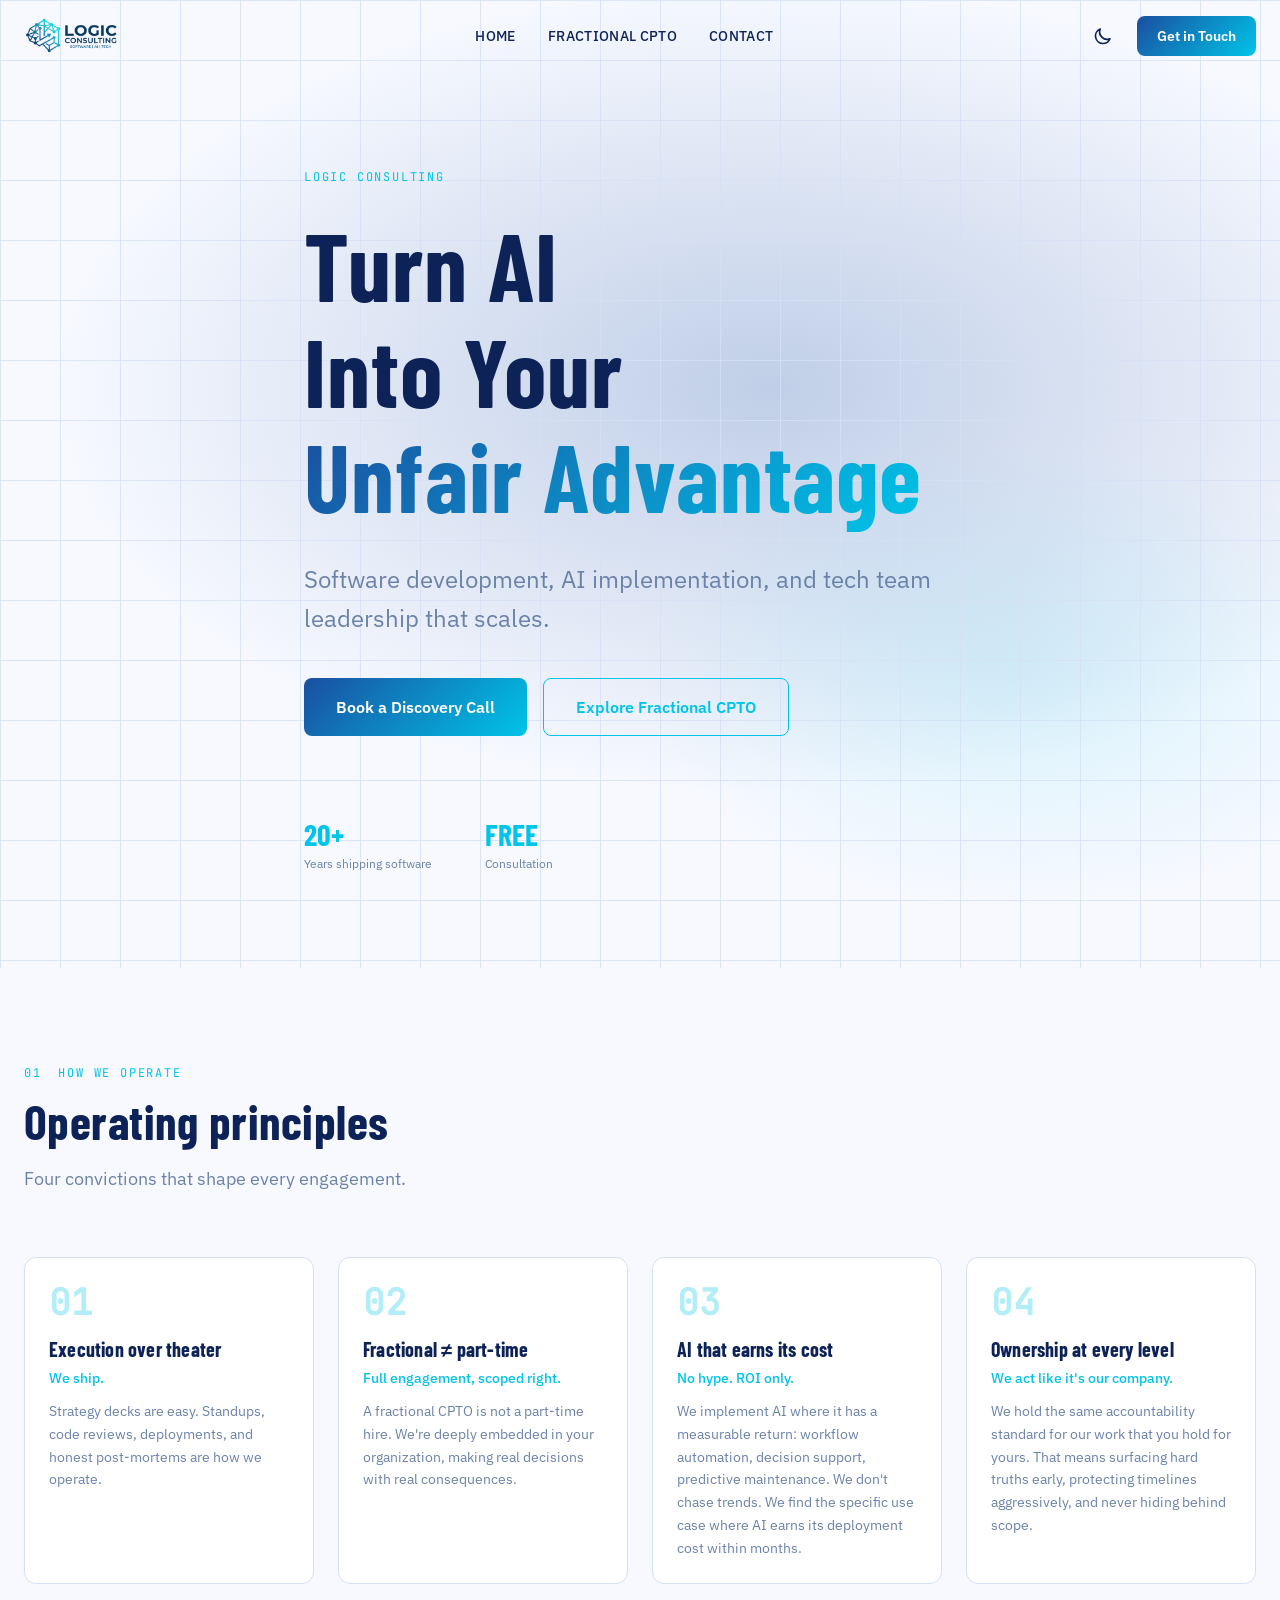
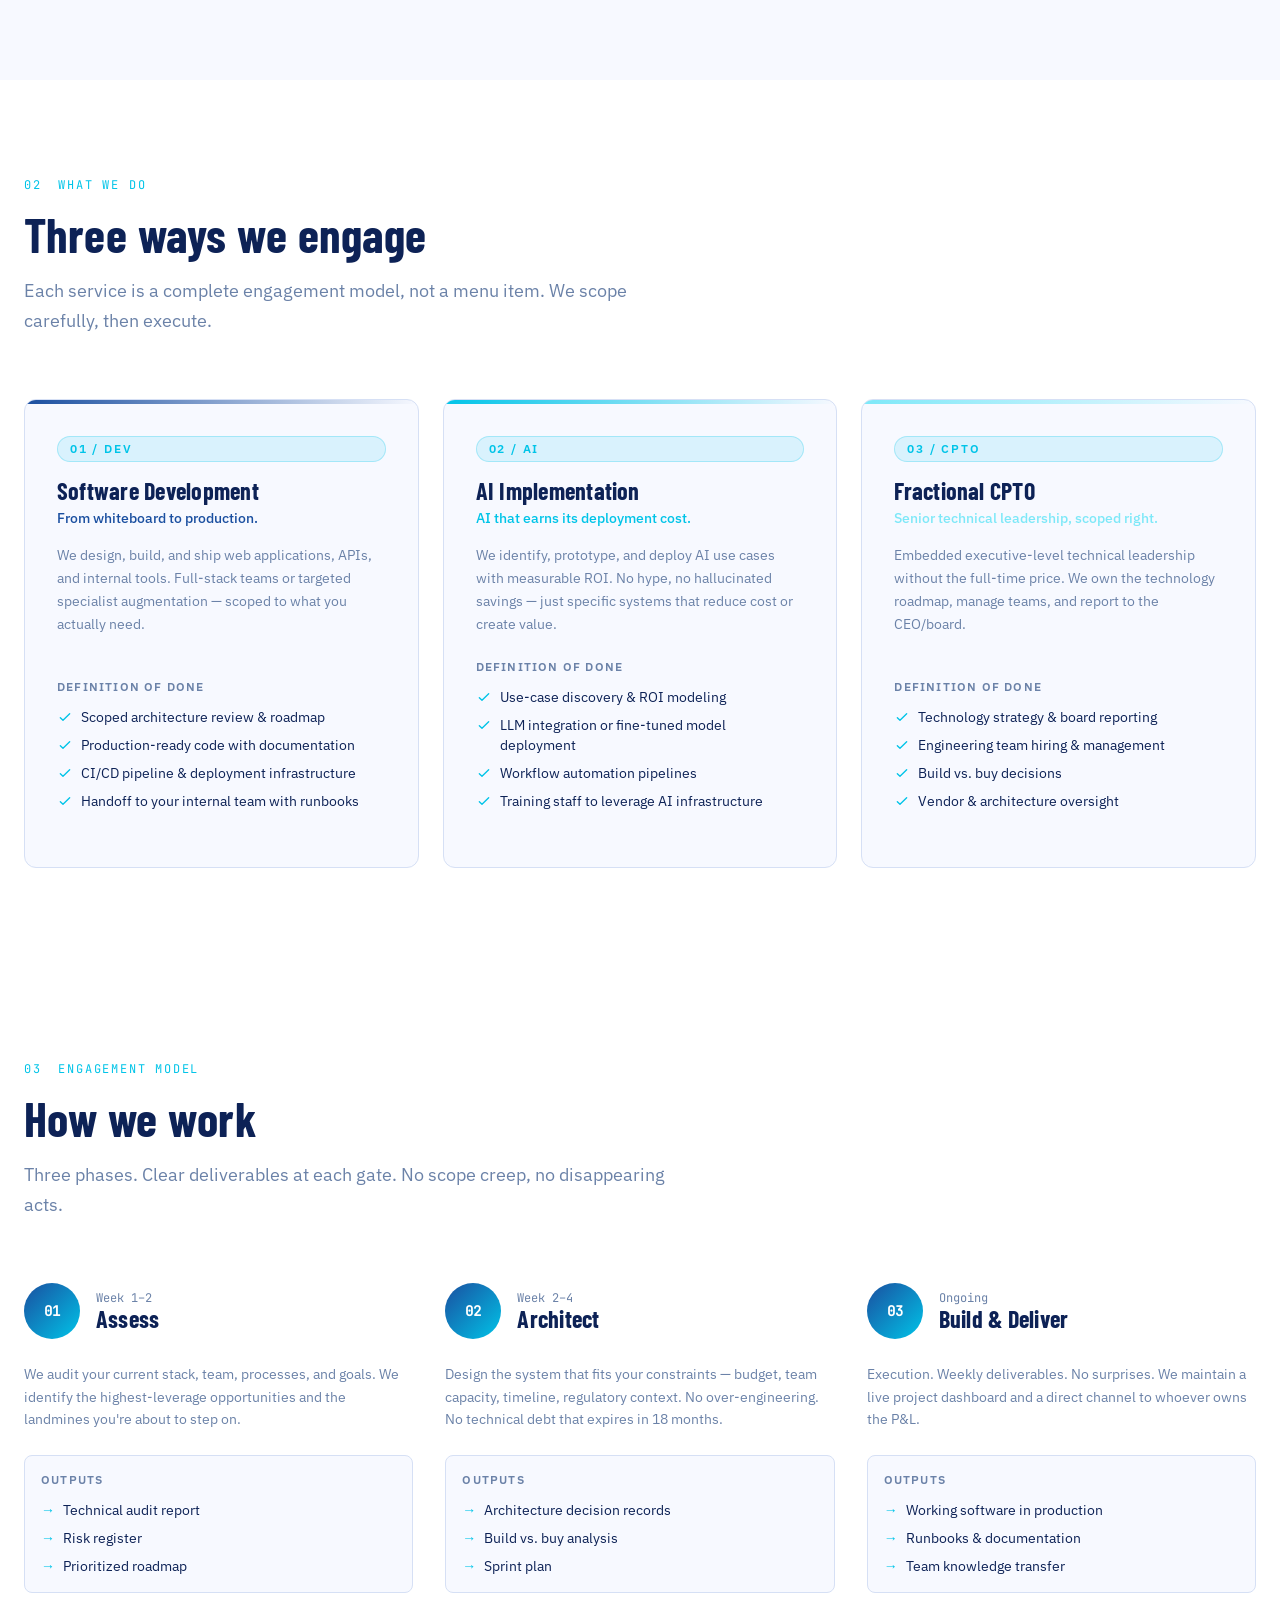
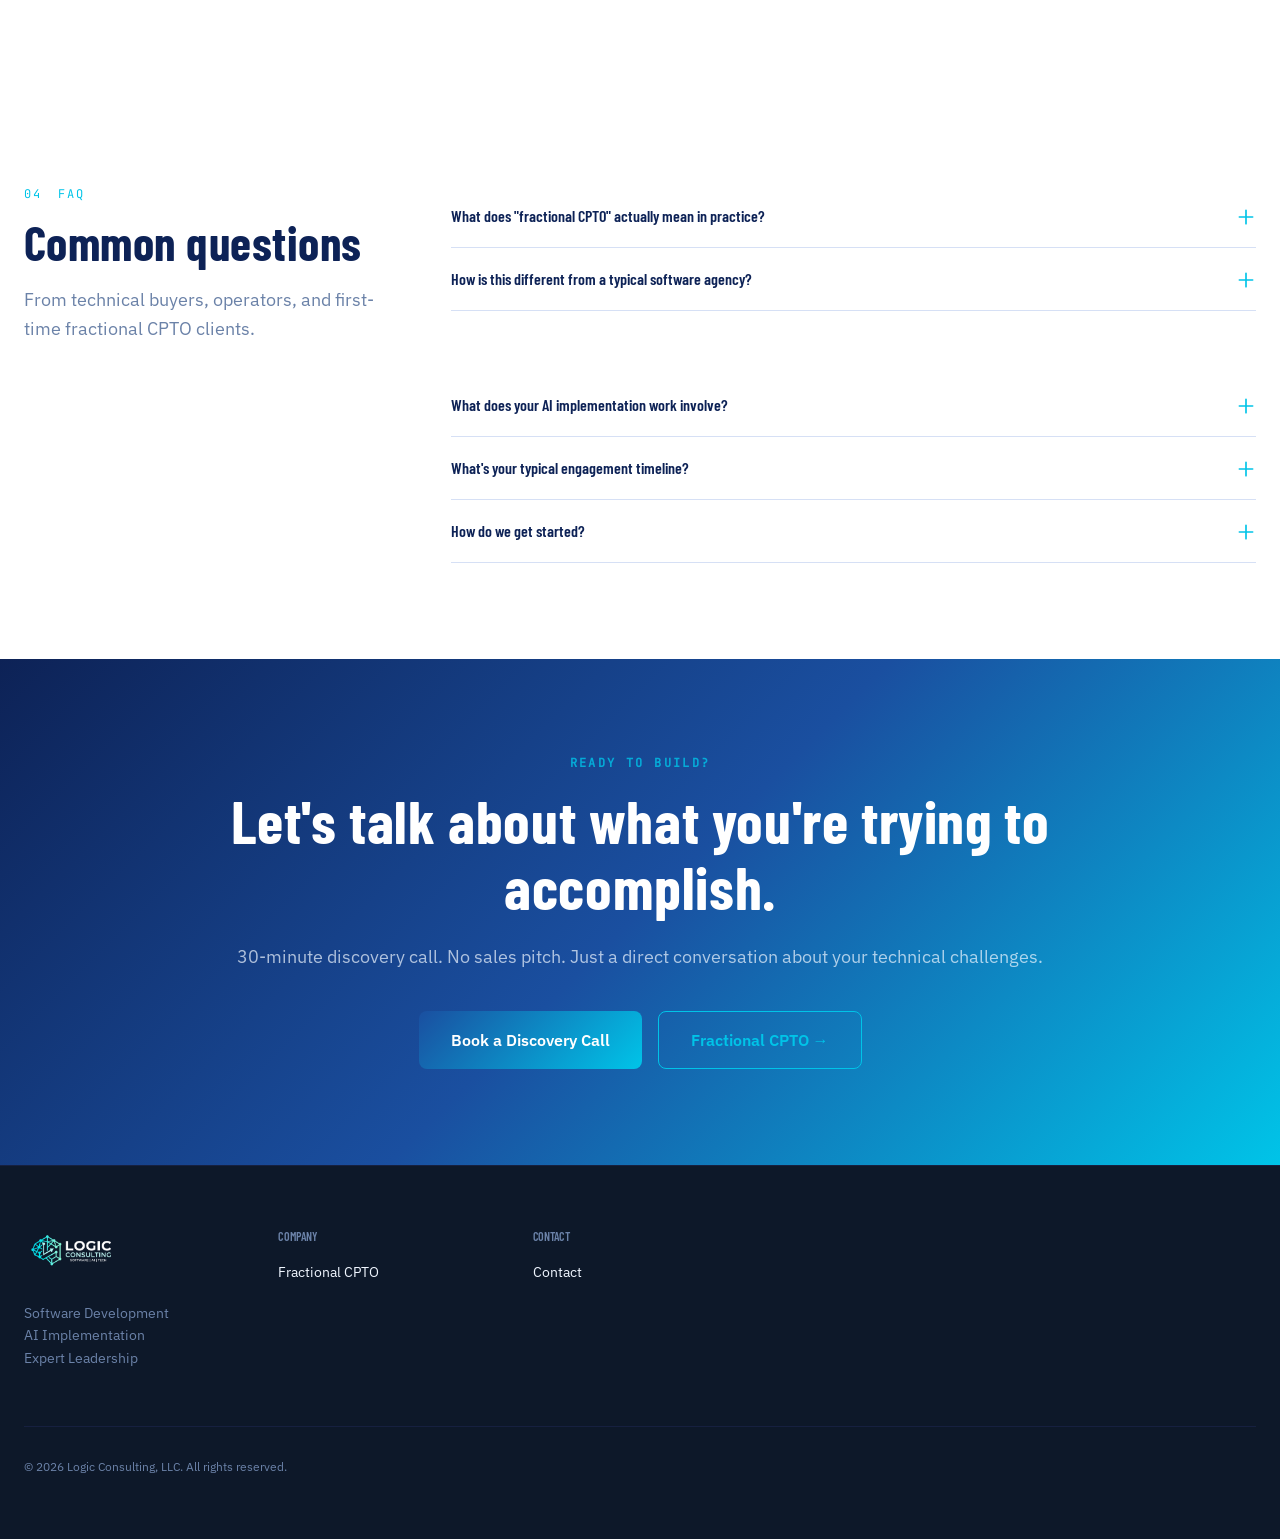
==== commit b537c60c: "Deploy: 7840ffb88636d9abcc7342f8acefdd7a8e73ca94 iscott/logicsw.com@7840ffb88636d9abcc7342f8acefdd7a" ====
--- a/index.html
+++ b/index.html
@@ -17,7 +17,7 @@
 Turn AI<br data-astro-cid-ewxirvlt>
 Into Your<br data-astro-cid-ewxirvlt> <span class="hero-accent" data-astro-cid-ewxirvlt>Unfair Advantage</span> </h1> <p class="text-xl lg:text-2xl leading-relaxed mb-10 max-w-2xl" style="color: var(--color-muted);" data-astro-cid-ewxirvlt>
 Software development, AI implementation, and tech team leadership that scales.
-</p> <div class="flex flex-wrap gap-4" data-astro-cid-ewxirvlt> <a href="/contact" data-astro-cid-6ygtcg62="true" class="inline-flex items-center justify-center gap-2 font-semibold rounded-lg transition-all duration-200 focus-visible:outline focus-visible:outline-2 focus-visible:outline-offset-2 focus-visible:outline-cyan-400 px-8 py-4 text-base btn-primary"> Book a Discovery Call </a> <a href="/services/fractional-cpto" data-astro-cid-6ygtcg62="true" class="inline-flex items-center justify-center gap-2 font-semibold rounded-lg transition-all duration-200 focus-visible:outline focus-visible:outline-2 focus-visible:outline-offset-2 focus-visible:outline-cyan-400 px-8 py-4 text-base btn-ghost"> Explore Fractional CPTO </a> </div> </div> <div class="mt-20 grid grid-cols-3 gap-8 max-w-lg" data-astro-cid-ewxirvlt> <div data-astro-cid-ewxirvlt> <p class="text-3xl font-bold" style="font-family: var(--font-display); color: var(--color-cyan);" data-astro-cid-ewxirvlt>20+</p> <p class="text-xs mt-1" style="color: var(--color-muted);" data-astro-cid-ewxirvlt>Years shipping software</p> </div><div data-astro-cid-ewxirvlt> <p class="text-3xl font-bold" style="font-family: var(--font-display); color: var(--color-cyan);" data-astro-cid-ewxirvlt>FREE</p> <p class="text-xs mt-1" style="color: var(--color-muted);" data-astro-cid-ewxirvlt>Consultation</p> </div> </div> </div> </section> <section class="py-24 section-philosophy" data-astro-cid-cxuxedez> <div class="max-w-7xl mx-auto px-6" data-astro-cid-cxuxedez> <div class="mb-12 lg:mb-16"> <p class="section-number mb-3"> <span class="mr-2">01</span> How We Operate </p> <h2 class="text-4xl lg:text-5xl font-bold mb-4" style="font-family: var(--font-display);"> Operating principles </h2> <p class="text-lg leading-relaxed max-w-2xl" style="color: var(--color-muted);"> Four convictions that shape every engagement. </p> </div> <div class="grid grid-cols-1 md:grid-cols-2 lg:grid-cols-4 gap-6" data-astro-cid-cxuxedez> <div class="reveal pillar-card group relative rounded-xl p-6 cursor-default overflow-hidden" style="background: var(--color-surface); border: 1px solid var(--color-border);" data-astro-cid-cxuxedez> <div class="pillar-bg-accent absolute inset-0 opacity-0 group-hover:opacity-100 transition-opacity duration-300 pointer-events-none" aria-hidden="true" data-astro-cid-cxuxedez></div> <div class="relative z-10" data-astro-cid-cxuxedez> <p class="text-4xl font-bold mb-4" style="font-family: var(--font-mono); color: rgba(0, 196, 232, 0.3);" data-astro-cid-cxuxedez>01</p> <h3 class="text-xl font-bold mb-2" style="font-family: var(--font-display);" data-astro-cid-cxuxedez>Execution over theater</h3> <p class="text-sm font-medium mb-3" style="color: var(--color-cyan);" data-astro-cid-cxuxedez>We ship.</p> <p class="text-sm leading-relaxed pillar-detail" style="color: var(--color-muted);" data-astro-cid-cxuxedez>Strategy decks are easy. Standups, code reviews, deployments, and honest post-mortems are how we operate.</p> </div> </div><div class="reveal pillar-card group relative rounded-xl p-6 cursor-default overflow-hidden" style="background: var(--color-surface); border: 1px solid var(--color-border);" data-astro-cid-cxuxedez> <div class="pillar-bg-accent absolute inset-0 opacity-0 group-hover:opacity-100 transition-opacity duration-300 pointer-events-none" aria-hidden="true" data-astro-cid-cxuxedez></div> <div class="relative z-10" data-astro-cid-cxuxedez> <p class="text-4xl font-bold mb-4" style="font-family: var(--font-mono); color: rgba(0, 196, 232, 0.3);" data-astro-cid-cxuxedez>02</p> <h3 class="text-xl font-bold mb-2" style="font-family: var(--font-display);" data-astro-cid-cxuxedez>Fractional ≠ part-time</h3> <p class="text-sm font-medium mb-3" style="color: var(--color-cyan);" data-astro-cid-cxuxedez>Full engagement, scoped right.</p> <p class="text-sm leading-relaxed pillar-detail" style="color: var(--color-muted);" data-astro-cid-cxuxedez>A fractional CPTO is not a part-time hire. We&#39;re deeply embedded in your organization, making real decisions with real consequences. The difference is structure — not commitment.</p> </div> </div><div class="reveal pillar-card group relative rounded-xl p-6 cursor-default overflow-hidden" style="background: var(--color-surface); border: 1px solid var(--color-border);" data-astro-cid-cxuxedez> <div class="pillar-bg-accent absolute inset-0 opacity-0 group-hover:opacity-100 transition-opacity duration-300 pointer-events-none" aria-hidden="true" data-astro-cid-cxuxedez></div> <div class="relative z-10" data-astro-cid-cxuxedez> <p class="text-4xl font-bold mb-4" style="font-family: var(--font-mono); color: rgba(0, 196, 232, 0.3);" data-astro-cid-cxuxedez>03</p> <h3 class="text-xl font-bold mb-2" style="font-family: var(--font-display);" data-astro-cid-cxuxedez>AI that earns its cost</h3> <p class="text-sm font-medium mb-3" style="color: var(--color-cyan);" data-astro-cid-cxuxedez>No hype. ROI only.</p> <p class="text-sm leading-relaxed pillar-detail" style="color: var(--color-muted);" data-astro-cid-cxuxedez>We implement AI where it has a measurable return: workflow automation, decision support, predictive maintenance. We don&#39;t chase trends. We find the specific use case where AI earns its deployment cost within months.</p> </div> </div><div class="reveal pillar-card group relative rounded-xl p-6 cursor-default overflow-hidden" style="background: var(--color-surface); border: 1px solid var(--color-border);" data-astro-cid-cxuxedez> <div class="pillar-bg-accent absolute inset-0 opacity-0 group-hover:opacity-100 transition-opacity duration-300 pointer-events-none" aria-hidden="true" data-astro-cid-cxuxedez></div> <div class="relative z-10" data-astro-cid-cxuxedez> <p class="text-4xl font-bold mb-4" style="font-family: var(--font-mono); color: rgba(0, 196, 232, 0.3);" data-astro-cid-cxuxedez>04</p> <h3 class="text-xl font-bold mb-2" style="font-family: var(--font-display);" data-astro-cid-cxuxedez>Ownership at every level</h3> <p class="text-sm font-medium mb-3" style="color: var(--color-cyan);" data-astro-cid-cxuxedez>We act like it&#39;s our company.</p> <p class="text-sm leading-relaxed pillar-detail" style="color: var(--color-muted);" data-astro-cid-cxuxedez>We hold the same accountability standard for our work that you hold for yours. That means surfacing hard truths early, protecting timelines aggressively, and never hiding behind scope.</p> </div> </div> </div> </div> </section> <section class="py-24 section-services" style="background: var(--color-surface);" data-astro-cid-7fsfp5w6> <div class="max-w-7xl mx-auto px-6" data-astro-cid-7fsfp5w6> <div class="mb-12 lg:mb-16"> <p class="section-number mb-3"> <span class="mr-2">02</span> What We Do </p> <h2 class="text-4xl lg:text-5xl font-bold mb-4" style="font-family: var(--font-display);"> Three ways we engage </h2> <p class="text-lg leading-relaxed max-w-2xl" style="color: var(--color-muted);"> Each service is a complete engagement model, not a menu item. We scope carefully, then execute. </p> </div> <div class="grid grid-cols-1 lg:grid-cols-3 gap-6" data-astro-cid-7fsfp5w6> <div class="reveal service-card flex flex-col rounded-xl overflow-hidden" style="background: var(--color-bg); border: 1px solid var(--color-border);" data-astro-cid-7fsfp5w6> <div class="service-card-bar h-1" style="background: linear-gradient(90deg, var(--color-blue), transparent);" data-astro-cid-7fsfp5w6></div> <div class="flex flex-col flex-1 p-8" data-astro-cid-7fsfp5w6> <span class="inline-block text-xs font-semibold tracking-[0.15em] uppercase px-3 py-1 rounded-full" style="background: rgba(0, 196, 232, 0.12); color: var(--color-cyan); border: 1px solid rgba(0, 196, 232, 0.25);"> 01 / DEV </span> <h3 class="text-2xl font-bold mt-4 mb-1" style="font-family: var(--font-display);" data-astro-cid-7fsfp5w6>Software Development</h3> <p class="text-sm font-medium mb-4" style="color: var(--color-blue);" data-astro-cid-7fsfp5w6>From whiteboard to production.</p> <p class="text-sm leading-relaxed mb-6 flex-1" style="color: var(--color-muted);" data-astro-cid-7fsfp5w6>We design, build, and ship web applications, APIs, and internal tools. Full-stack teams or targeted specialist augmentation — scoped to what you actually need.</p> <div class="mb-6" data-astro-cid-7fsfp5w6> <p class="text-xs font-semibold tracking-widest uppercase mb-3" style="color: var(--color-muted);" data-astro-cid-7fsfp5w6>Definition of Done</p> <ul class="space-y-2" data-astro-cid-7fsfp5w6> <li class="flex items-start gap-2 text-sm" data-astro-cid-7fsfp5w6> <span class="mt-0.5 shrink-0" style="color: var(--color-cyan);" data-astro-cid-7fsfp5w6> <svg class="w-4 h-4" fill="none" stroke="currentColor" viewBox="0 0 24 24" data-astro-cid-7fsfp5w6> <path stroke-linecap="round" stroke-linejoin="round" stroke-width="2" d="M5 13l4 4L19 7" data-astro-cid-7fsfp5w6></path> </svg> </span> Scoped architecture review &amp; roadmap </li><li class="flex items-start gap-2 text-sm" data-astro-cid-7fsfp5w6> <span class="mt-0.5 shrink-0" style="color: var(--color-cyan);" data-astro-cid-7fsfp5w6> <svg class="w-4 h-4" fill="none" stroke="currentColor" viewBox="0 0 24 24" data-astro-cid-7fsfp5w6> <path stroke-linecap="round" stroke-linejoin="round" stroke-width="2" d="M5 13l4 4L19 7" data-astro-cid-7fsfp5w6></path> </svg> </span> Production-ready code with documentation </li><li class="flex items-start gap-2 text-sm" data-astro-cid-7fsfp5w6> <span class="mt-0.5 shrink-0" style="color: var(--color-cyan);" data-astro-cid-7fsfp5w6> <svg class="w-4 h-4" fill="none" stroke="currentColor" viewBox="0 0 24 24" data-astro-cid-7fsfp5w6> <path stroke-linecap="round" stroke-linejoin="round" stroke-width="2" d="M5 13l4 4L19 7" data-astro-cid-7fsfp5w6></path> </svg> </span> CI/CD pipeline &amp; deployment infrastructure </li><li class="flex items-start gap-2 text-sm" data-astro-cid-7fsfp5w6> <span class="mt-0.5 shrink-0" style="color: var(--color-cyan);" data-astro-cid-7fsfp5w6> <svg class="w-4 h-4" fill="none" stroke="currentColor" viewBox="0 0 24 24" data-astro-cid-7fsfp5w6> <path stroke-linecap="round" stroke-linejoin="round" stroke-width="2" d="M5 13l4 4L19 7" data-astro-cid-7fsfp5w6></path> </svg> </span> Handoff to your internal team with runbooks </li> </ul> </div>  </div> </div><div class="reveal service-card flex flex-col rounded-xl overflow-hidden" style="background: var(--color-bg); border: 1px solid var(--color-border);" data-astro-cid-7fsfp5w6> <div class="service-card-bar h-1" style="background: linear-gradient(90deg, var(--color-cyan), transparent);" data-astro-cid-7fsfp5w6></div> <div class="flex flex-col flex-1 p-8" data-astro-cid-7fsfp5w6> <span class="inline-block text-xs font-semibold tracking-[0.15em] uppercase px-3 py-1 rounded-full" style="background: rgba(0, 196, 232, 0.12); color: var(--color-cyan); border: 1px solid rgba(0, 196, 232, 0.25);"> 02 / AI </span> <h3 class="text-2xl font-bold mt-4 mb-1" style="font-family: var(--font-display);" data-astro-cid-7fsfp5w6>AI Implementation</h3> <p class="text-sm font-medium mb-4" style="color: var(--color-cyan);" data-astro-cid-7fsfp5w6>AI that earns its deployment cost.</p> <p class="text-sm leading-relaxed mb-6 flex-1" style="color: var(--color-muted);" data-astro-cid-7fsfp5w6>We identify, prototype, and deploy AI use cases with measurable ROI. No hype, no hallucinated savings — just specific systems that reduce cost or create value.</p> <div class="mb-6" data-astro-cid-7fsfp5w6> <p class="text-xs font-semibold tracking-widest uppercase mb-3" style="color: var(--color-muted);" data-astro-cid-7fsfp5w6>Definition of Done</p> <ul class="space-y-2" data-astro-cid-7fsfp5w6> <li class="flex items-start gap-2 text-sm" data-astro-cid-7fsfp5w6> <span class="mt-0.5 shrink-0" style="color: var(--color-cyan);" data-astro-cid-7fsfp5w6> <svg class="w-4 h-4" fill="none" stroke="currentColor" viewBox="0 0 24 24" data-astro-cid-7fsfp5w6> <path stroke-linecap="round" stroke-linejoin="round" stroke-width="2" d="M5 13l4 4L19 7" data-astro-cid-7fsfp5w6></path> </svg> </span> Use-case discovery &amp; ROI modeling </li><li class="flex items-start gap-2 text-sm" data-astro-cid-7fsfp5w6> <span class="mt-0.5 shrink-0" style="color: var(--color-cyan);" data-astro-cid-7fsfp5w6> <svg class="w-4 h-4" fill="none" stroke="currentColor" viewBox="0 0 24 24" data-astro-cid-7fsfp5w6> <path stroke-linecap="round" stroke-linejoin="round" stroke-width="2" d="M5 13l4 4L19 7" data-astro-cid-7fsfp5w6></path> </svg> </span> LLM integration or fine-tuned model deployment </li><li class="flex items-start gap-2 text-sm" data-astro-cid-7fsfp5w6> <span class="mt-0.5 shrink-0" style="color: var(--color-cyan);" data-astro-cid-7fsfp5w6> <svg class="w-4 h-4" fill="none" stroke="currentColor" viewBox="0 0 24 24" data-astro-cid-7fsfp5w6> <path stroke-linecap="round" stroke-linejoin="round" stroke-width="2" d="M5 13l4 4L19 7" data-astro-cid-7fsfp5w6></path> </svg> </span> Workflow automation pipelines </li><li class="flex items-start gap-2 text-sm" data-astro-cid-7fsfp5w6> <span class="mt-0.5 shrink-0" style="color: var(--color-cyan);" data-astro-cid-7fsfp5w6> <svg class="w-4 h-4" fill="none" stroke="currentColor" viewBox="0 0 24 24" data-astro-cid-7fsfp5w6> <path stroke-linecap="round" stroke-linejoin="round" stroke-width="2" d="M5 13l4 4L19 7" data-astro-cid-7fsfp5w6></path> </svg> </span> Training staff to leverage AI infrastructure </li> </ul> </div>  </div> </div><div class="reveal service-card flex flex-col rounded-xl overflow-hidden" style="background: var(--color-bg); border: 1px solid var(--color-border);" data-astro-cid-7fsfp5w6> <div class="service-card-bar h-1" style="background: linear-gradient(90deg, #7DE8F8, transparent);" data-astro-cid-7fsfp5w6></div> <div class="flex flex-col flex-1 p-8" data-astro-cid-7fsfp5w6> <span class="inline-block text-xs font-semibold tracking-[0.15em] uppercase px-3 py-1 rounded-full" style="background: rgba(0, 196, 232, 0.12); color: var(--color-cyan); border: 1px solid rgba(0, 196, 232, 0.25);"> 03 / CPTO </span> <h3 class="text-2xl font-bold mt-4 mb-1" style="font-family: var(--font-display);" data-astro-cid-7fsfp5w6>Fractional CPTO</h3> <p class="text-sm font-medium mb-4" style="color: #7DE8F8;" data-astro-cid-7fsfp5w6>Senior technical leadership, scoped right.</p> <p class="text-sm leading-relaxed mb-6 flex-1" style="color: var(--color-muted);" data-astro-cid-7fsfp5w6>Embedded executive-level technical leadership without the full-time price. We own the technology roadmap, manage teams, and report to the CEO/board.</p> <div class="mb-6" data-astro-cid-7fsfp5w6> <p class="text-xs font-semibold tracking-widest uppercase mb-3" style="color: var(--color-muted);" data-astro-cid-7fsfp5w6>Definition of Done</p> <ul class="space-y-2" data-astro-cid-7fsfp5w6> <li class="flex items-start gap-2 text-sm" data-astro-cid-7fsfp5w6> <span class="mt-0.5 shrink-0" style="color: var(--color-cyan);" data-astro-cid-7fsfp5w6> <svg class="w-4 h-4" fill="none" stroke="currentColor" viewBox="0 0 24 24" data-astro-cid-7fsfp5w6> <path stroke-linecap="round" stroke-linejoin="round" stroke-width="2" d="M5 13l4 4L19 7" data-astro-cid-7fsfp5w6></path> </svg> </span> Technology strategy &amp; board reporting </li><li class="flex items-start gap-2 text-sm" data-astro-cid-7fsfp5w6> <span class="mt-0.5 shrink-0" style="color: var(--color-cyan);" data-astro-cid-7fsfp5w6> <svg class="w-4 h-4" fill="none" stroke="currentColor" viewBox="0 0 24 24" data-astro-cid-7fsfp5w6> <path stroke-linecap="round" stroke-linejoin="round" stroke-width="2" d="M5 13l4 4L19 7" data-astro-cid-7fsfp5w6></path> </svg> </span> Engineering team hiring &amp; management </li><li class="flex items-start gap-2 text-sm" data-astro-cid-7fsfp5w6> <span class="mt-0.5 shrink-0" style="color: var(--color-cyan);" data-astro-cid-7fsfp5w6> <svg class="w-4 h-4" fill="none" stroke="currentColor" viewBox="0 0 24 24" data-astro-cid-7fsfp5w6> <path stroke-linecap="round" stroke-linejoin="round" stroke-width="2" d="M5 13l4 4L19 7" data-astro-cid-7fsfp5w6></path> </svg> </span> Build vs. buy decisions </li><li class="flex items-start gap-2 text-sm" data-astro-cid-7fsfp5w6> <span class="mt-0.5 shrink-0" style="color: var(--color-cyan);" data-astro-cid-7fsfp5w6> <svg class="w-4 h-4" fill="none" stroke="currentColor" viewBox="0 0 24 24" data-astro-cid-7fsfp5w6> <path stroke-linecap="round" stroke-linejoin="round" stroke-width="2" d="M5 13l4 4L19 7" data-astro-cid-7fsfp5w6></path> </svg> </span> Vendor &amp; architecture oversight </li> </ul> </div>  </div> </div> </div> </div> </section> <section class="py-24 section-how" style="background: var(--color-surface);" data-astro-cid-dvfvrvee> <div class="max-w-7xl mx-auto px-6" data-astro-cid-dvfvrvee> <div class="mb-12 lg:mb-16"> <p class="section-number mb-3"> <span class="mr-2">03</span> Engagement Model </p> <h2 class="text-4xl lg:text-5xl font-bold mb-4" style="font-family: var(--font-display);"> How we work </h2> <p class="text-lg leading-relaxed max-w-2xl" style="color: var(--color-muted);"> Three phases. Clear deliverables at each gate. No scope creep, no disappearing acts. </p> </div> <div class="relative" data-astro-cid-dvfvrvee> <!-- <div class="hidden lg:block absolute top-8 left-[calc(16.67%+1rem)] right-[calc(16.67%+1rem)] h-px" style="background: linear-gradient(90deg, transparent, var(--color-cyan), transparent);"></div> --> <div class="grid grid-cols-1 lg:grid-cols-3 gap-8" data-astro-cid-dvfvrvee> <div class="reveal how-card relative" data-astro-cid-dvfvrvee> <div class="flex items-center gap-4 mb-6" data-astro-cid-dvfvrvee> <div class="w-14 h-14 rounded-full flex items-center justify-center text-sm font-bold shrink-0" style="background: var(--gradient-cyan); color: #fff; font-family: var(--font-mono);" data-astro-cid-dvfvrvee> 01 </div> <div data-astro-cid-dvfvrvee> <p class="text-xs" style="color: var(--color-muted); font-family: var(--font-mono);" data-astro-cid-dvfvrvee>Week 1–2</p> <h3 class="text-2xl font-bold" style="font-family: var(--font-display);" data-astro-cid-dvfvrvee>Assess</h3> </div> </div> <p class="text-sm leading-relaxed mb-6" style="color: var(--color-muted);" data-astro-cid-dvfvrvee>We audit your current stack, team, processes, and goals. We identify the highest-leverage opportunities and the landmines you&#39;re about to step on.</p> <div class="rounded-lg p-4" style="background: var(--color-bg); border: 1px solid var(--color-border);" data-astro-cid-dvfvrvee> <p class="text-xs font-semibold tracking-widest uppercase mb-3" style="color: var(--color-muted);" data-astro-cid-dvfvrvee>Outputs</p> <ul class="space-y-2" data-astro-cid-dvfvrvee> <li class="flex items-center gap-2 text-sm" data-astro-cid-dvfvrvee> <span style="color: var(--color-cyan);" data-astro-cid-dvfvrvee>→</span> Technical audit report </li><li class="flex items-center gap-2 text-sm" data-astro-cid-dvfvrvee> <span style="color: var(--color-cyan);" data-astro-cid-dvfvrvee>→</span> Risk register </li><li class="flex items-center gap-2 text-sm" data-astro-cid-dvfvrvee> <span style="color: var(--color-cyan);" data-astro-cid-dvfvrvee>→</span> Prioritized roadmap </li> </ul> </div> </div><div class="reveal how-card relative" data-astro-cid-dvfvrvee> <div class="flex items-center gap-4 mb-6" data-astro-cid-dvfvrvee> <div class="w-14 h-14 rounded-full flex items-center justify-center text-sm font-bold shrink-0" style="background: var(--gradient-cyan); color: #fff; font-family: var(--font-mono);" data-astro-cid-dvfvrvee> 02 </div> <div data-astro-cid-dvfvrvee> <p class="text-xs" style="color: var(--color-muted); font-family: var(--font-mono);" data-astro-cid-dvfvrvee>Week 2–4</p> <h3 class="text-2xl font-bold" style="font-family: var(--font-display);" data-astro-cid-dvfvrvee>Architect</h3> </div> </div> <p class="text-sm leading-relaxed mb-6" style="color: var(--color-muted);" data-astro-cid-dvfvrvee>Design the system that fits your constraints — budget, team capacity, timeline, regulatory context. No over-engineering. No technical debt that expires in 18 months.</p> <div class="rounded-lg p-4" style="background: var(--color-bg); border: 1px solid var(--color-border);" data-astro-cid-dvfvrvee> <p class="text-xs font-semibold tracking-widest uppercase mb-3" style="color: var(--color-muted);" data-astro-cid-dvfvrvee>Outputs</p> <ul class="space-y-2" data-astro-cid-dvfvrvee> <li class="flex items-center gap-2 text-sm" data-astro-cid-dvfvrvee> <span style="color: var(--color-cyan);" data-astro-cid-dvfvrvee>→</span> Architecture decision records </li><li class="flex items-center gap-2 text-sm" data-astro-cid-dvfvrvee> <span style="color: var(--color-cyan);" data-astro-cid-dvfvrvee>→</span> Build vs. buy analysis </li><li class="flex items-center gap-2 text-sm" data-astro-cid-dvfvrvee> <span style="color: var(--color-cyan);" data-astro-cid-dvfvrvee>→</span> Sprint plan </li> </ul> </div> </div><div class="reveal how-card relative" data-astro-cid-dvfvrvee> <div class="flex items-center gap-4 mb-6" data-astro-cid-dvfvrvee> <div class="w-14 h-14 rounded-full flex items-center justify-center text-sm font-bold shrink-0" style="background: var(--gradient-cyan); color: #fff; font-family: var(--font-mono);" data-astro-cid-dvfvrvee> 03 </div> <div data-astro-cid-dvfvrvee> <p class="text-xs" style="color: var(--color-muted); font-family: var(--font-mono);" data-astro-cid-dvfvrvee>Ongoing</p> <h3 class="text-2xl font-bold" style="font-family: var(--font-display);" data-astro-cid-dvfvrvee>Build &amp; Deliver</h3> </div> </div> <p class="text-sm leading-relaxed mb-6" style="color: var(--color-muted);" data-astro-cid-dvfvrvee>Execution. Weekly deliverables. No surprises. We maintain a live project dashboard and a direct channel to whoever owns the P&amp;L.</p> <div class="rounded-lg p-4" style="background: var(--color-bg); border: 1px solid var(--color-border);" data-astro-cid-dvfvrvee> <p class="text-xs font-semibold tracking-widest uppercase mb-3" style="color: var(--color-muted);" data-astro-cid-dvfvrvee>Outputs</p> <ul class="space-y-2" data-astro-cid-dvfvrvee> <li class="flex items-center gap-2 text-sm" data-astro-cid-dvfvrvee> <span style="color: var(--color-cyan);" data-astro-cid-dvfvrvee>→</span> Working software in production </li><li class="flex items-center gap-2 text-sm" data-astro-cid-dvfvrvee> <span style="color: var(--color-cyan);" data-astro-cid-dvfvrvee>→</span> Runbooks &amp; documentation </li><li class="flex items-center gap-2 text-sm" data-astro-cid-dvfvrvee> <span style="color: var(--color-cyan);" data-astro-cid-dvfvrvee>→</span> Team knowledge transfer </li> </ul> </div> </div> </div> </div> </div> </section> <section class="py-24 section-faq" style="background: var(--color-surface);" data-astro-cid-dairopq3> <div class="max-w-7xl mx-auto px-6" data-astro-cid-dairopq3> <div class="grid grid-cols-1 lg:grid-cols-3 gap-12" data-astro-cid-dairopq3> <div class="lg:col-span-1" data-astro-cid-dairopq3> <div class="mb-12 lg:mb-16"> <p class="section-number mb-3"> <span class="mr-2">04</span> FAQ </p> <h2 class="text-4xl lg:text-5xl font-bold mb-4" style="font-family: var(--font-display);"> Common questions </h2> <p class="text-lg leading-relaxed max-w-2xl" style="color: var(--color-muted);"> From technical buyers, operators, and first-time fractional CPTO clients. </p> </div> </div> <div class="lg:col-span-2" data-astro-cid-dairopq3> <div class="space-y-0 faq-list" data-astro-cid-dairopq3> <details class="reveal faq-item group border-b" style="border-color: var(--color-border);" data-astro-cid-dairopq3> <summary class="flex items-start justify-between gap-4 py-5 cursor-pointer list-none font-semibold text-base leading-snug" style="font-family: var(--font-display);" data-astro-cid-dairopq3> What does &quot;fractional CPTO&quot; actually mean in practice? <span class="shrink-0 mt-0.5 transition-transform duration-200 group-open:rotate-45" style="color: var(--color-cyan);" data-astro-cid-dairopq3> <svg class="w-5 h-5" fill="none" stroke="currentColor" viewBox="0 0 24 24" data-astro-cid-dairopq3> <path stroke-linecap="round" stroke-linejoin="round" stroke-width="2" d="M12 4v16m8-8H4" data-astro-cid-dairopq3></path> </svg> </span> </summary> <p class="pb-6 text-sm leading-relaxed" style="color: var(--color-muted);" data-astro-cid-dairopq3>It means you get a senior technical executive (Chief Product and Technology Officer) who is embedded in your company — attending your leadership meetings, managing your engineering team, making real architecture decisions — but structured as a contract engagement rather than a full-time hire. Typically 20–40 hours per month. You get executive-level judgment without the $300k+ fully-loaded cost.</p> </details><details class="reveal faq-item group border-b" style="border-color: var(--color-border);" data-astro-cid-dairopq3> <summary class="flex items-start justify-between gap-4 py-5 cursor-pointer list-none font-semibold text-base leading-snug" style="font-family: var(--font-display);" data-astro-cid-dairopq3> How is this different from a typical software agency? <span class="shrink-0 mt-0.5 transition-transform duration-200 group-open:rotate-45" style="color: var(--color-cyan);" data-astro-cid-dairopq3> <svg class="w-5 h-5" fill="none" stroke="currentColor" viewBox="0 0 24 24" data-astro-cid-dairopq3> <path stroke-linecap="round" stroke-linejoin="round" stroke-width="2" d="M12 4v16m8-8H4" data-astro-cid-dairopq3></path> </svg> </span> </summary> <p class="pb-6 text-sm leading-relaxed" style="color: var(--color-muted);" data-astro-cid-dairopq3>Most agencies optimize for scope and billable hours. We optimize for outcomes. We will tell you when you don&#39;t need something, recommend against a build if a SaaS tool covers 90% of the need, and we measure success by what ships and works — not by hours logged.</p> </details><details class="reveal faq-item group border-b" style="border-color: var(--color-border);" data-astro-cid-dairopq3> <summary class="flex items-start justify-between gap-4 py-5 cursor-pointer list-none font-semibold text-base leading-snug" style="font-family: var(--font-display);" data-astro-cid-dairopq3> Do you work with companies that already have an engineering team? <span class="shrink-0 mt-0.5 transition-transform duration-200 group-open:rotate-45" style="color: var(--color-cyan);" data-astro-cid-dairopq3> <svg class="w-5 h-5" fill="none" stroke="currentColor" viewBox="0 0 24 24" data-astro-cid-dairopq3> <path stroke-linecap="round" stroke-linejoin="round" stroke-width="2" d="M12 4v16m8-8H4" data-astro-cid-dairopq3></path> </svg> </span> </summary> <p class="pb-6 text-sm leading-relaxed" style="color: var(--color-muted);" data-astro-cid-dairopq3>Yes — and that&#39;s often our best engagement model. We work alongside your existing team as a technical leadership layer, a senior architect, or a specialist for a specific initiative your team doesn&#39;t have bandwidth for.</p> </details><details class="reveal faq-item group border-b" style="border-color: var(--color-border);" data-astro-cid-dairopq3> <summary class="flex items-start justify-between gap-4 py-5 cursor-pointer list-none font-semibold text-base leading-snug" style="font-family: var(--font-display);" data-astro-cid-dairopq3> What does your AI implementation work involve? <span class="shrink-0 mt-0.5 transition-transform duration-200 group-open:rotate-45" style="color: var(--color-cyan);" data-astro-cid-dairopq3> <svg class="w-5 h-5" fill="none" stroke="currentColor" viewBox="0 0 24 24" data-astro-cid-dairopq3> <path stroke-linecap="round" stroke-linejoin="round" stroke-width="2" d="M12 4v16m8-8H4" data-astro-cid-dairopq3></path> </svg> </span> </summary> <p class="pb-6 text-sm leading-relaxed" style="color: var(--color-muted);" data-astro-cid-dairopq3>It starts with a use-case discovery process where we identify where AI creates measurable ROI in your specific workflow. We prototype, validate, and then build production-grade systems. We don&#39;t hand you a prompt wrapper and call it an AI product — we build real systems with monitoring, accuracy tracking, and fallback logic.</p> </details><details class="reveal faq-item group border-b" style="border-color: var(--color-border);" data-astro-cid-dairopq3> <summary class="flex items-start justify-between gap-4 py-5 cursor-pointer list-none font-semibold text-base leading-snug" style="font-family: var(--font-display);" data-astro-cid-dairopq3> What&#39;s your typical engagement timeline? <span class="shrink-0 mt-0.5 transition-transform duration-200 group-open:rotate-45" style="color: var(--color-cyan);" data-astro-cid-dairopq3> <svg class="w-5 h-5" fill="none" stroke="currentColor" viewBox="0 0 24 24" data-astro-cid-dairopq3> <path stroke-linecap="round" stroke-linejoin="round" stroke-width="2" d="M12 4v16m8-8H4" data-astro-cid-dairopq3></path> </svg> </span> </summary> <p class="pb-6 text-sm leading-relaxed" style="color: var(--color-muted);" data-astro-cid-dairopq3>Discovery and scoping: 1–2 weeks. Architecture and planning: 2–4 weeks. Execution: project-dependent, but we establish clear milestones and deliverable gates from the start. Most initial engagements run 3–6 months, with many continuing as ongoing partnerships.</p> </details><details class="reveal faq-item group border-b" style="border-color: var(--color-border);" data-astro-cid-dairopq3> <summary class="flex items-start justify-between gap-4 py-5 cursor-pointer list-none font-semibold text-base leading-snug" style="font-family: var(--font-display);" data-astro-cid-dairopq3> How do we get started? <span class="shrink-0 mt-0.5 transition-transform duration-200 group-open:rotate-45" style="color: var(--color-cyan);" data-astro-cid-dairopq3> <svg class="w-5 h-5" fill="none" stroke="currentColor" viewBox="0 0 24 24" data-astro-cid-dairopq3> <path stroke-linecap="round" stroke-linejoin="round" stroke-width="2" d="M12 4v16m8-8H4" data-astro-cid-dairopq3></path> </svg> </span> </summary> <p class="pb-6 text-sm leading-relaxed" style="color: var(--color-muted);" data-astro-cid-dairopq3>Book a 30-minute discovery call. We&#39;ll ask about your business, your current technical state, and what you&#39;re trying to accomplish. If there&#39;s a fit, we&#39;ll scope a proposal within one week.</p> </details> </div> </div> </div> </div> </section> <section class="py-24 cta-section" style="background: var(--gradient-brand);" data-astro-cid-j7pv25f6> <div class="max-w-4xl mx-auto px-6 text-center" data-astro-cid-j7pv25f6> <p class="text-xs font-semibold tracking-[0.2em] uppercase mb-4" style="color: rgba(0, 196, 232, 0.8); font-family: var(--font-mono);" data-astro-cid-j7pv25f6>Ready to build?</p> <h2 class="text-5xl lg:text-6xl font-bold mb-6" style="font-family: var(--font-display); color: #fff;" data-astro-cid-j7pv25f6>
+</p> <div class="flex flex-wrap gap-4" data-astro-cid-ewxirvlt> <a href="/contact" data-astro-cid-6ygtcg62="true" class="inline-flex items-center justify-center gap-2 font-semibold rounded-lg transition-all duration-200 focus-visible:outline focus-visible:outline-2 focus-visible:outline-offset-2 focus-visible:outline-cyan-400 px-8 py-4 text-base btn-primary"> Book a Discovery Call </a> <a href="/services/fractional-cpto" data-astro-cid-6ygtcg62="true" class="inline-flex items-center justify-center gap-2 font-semibold rounded-lg transition-all duration-200 focus-visible:outline focus-visible:outline-2 focus-visible:outline-offset-2 focus-visible:outline-cyan-400 px-8 py-4 text-base btn-ghost"> Explore Fractional CPTO </a> </div> </div> <div class="mt-20 grid grid-cols-3 gap-8 max-w-lg" data-astro-cid-ewxirvlt> <div data-astro-cid-ewxirvlt> <p class="text-3xl font-bold" style="font-family: var(--font-display); color: var(--color-cyan);" data-astro-cid-ewxirvlt>20+</p> <p class="text-xs mt-1" style="color: var(--color-muted);" data-astro-cid-ewxirvlt>Years shipping software</p> </div><div data-astro-cid-ewxirvlt> <p class="text-3xl font-bold" style="font-family: var(--font-display); color: var(--color-cyan);" data-astro-cid-ewxirvlt>FREE</p> <p class="text-xs mt-1" style="color: var(--color-muted);" data-astro-cid-ewxirvlt>Consultation</p> </div> </div> </div> </section> <section class="py-24 section-philosophy" data-astro-cid-cxuxedez> <div class="max-w-7xl mx-auto px-6" data-astro-cid-cxuxedez> <div class="mb-12 lg:mb-16"> <p class="section-number mb-3"> <span class="mr-2">01</span> How We Operate </p> <h2 class="text-4xl lg:text-5xl font-bold mb-4" style="font-family: var(--font-display);"> Operating principles </h2> <p class="text-lg leading-relaxed max-w-2xl" style="color: var(--color-muted);"> Four convictions that shape every engagement. </p> </div> <div class="grid grid-cols-1 md:grid-cols-2 lg:grid-cols-4 gap-6" data-astro-cid-cxuxedez> <div class="reveal pillar-card group relative rounded-xl p-6 cursor-default overflow-hidden" style="background: var(--color-surface); border: 1px solid var(--color-border);" data-astro-cid-cxuxedez> <div class="pillar-bg-accent absolute inset-0 opacity-0 group-hover:opacity-100 transition-opacity duration-300 pointer-events-none" aria-hidden="true" data-astro-cid-cxuxedez></div> <div class="relative z-10" data-astro-cid-cxuxedez> <p class="text-4xl font-bold mb-4" style="font-family: var(--font-mono); color: rgba(0, 196, 232, 0.3);" data-astro-cid-cxuxedez>01</p> <h3 class="text-xl font-bold mb-2" style="font-family: var(--font-display);" data-astro-cid-cxuxedez>Execution over theater</h3> <p class="text-sm font-medium mb-3" style="color: var(--color-cyan);" data-astro-cid-cxuxedez>We ship.</p> <p class="text-sm leading-relaxed pillar-detail" style="color: var(--color-muted);" data-astro-cid-cxuxedez>Strategy decks are easy. Standups, code reviews, deployments, and honest post-mortems are how we operate.</p> </div> </div><div class="reveal pillar-card group relative rounded-xl p-6 cursor-default overflow-hidden" style="background: var(--color-surface); border: 1px solid var(--color-border);" data-astro-cid-cxuxedez> <div class="pillar-bg-accent absolute inset-0 opacity-0 group-hover:opacity-100 transition-opacity duration-300 pointer-events-none" aria-hidden="true" data-astro-cid-cxuxedez></div> <div class="relative z-10" data-astro-cid-cxuxedez> <p class="text-4xl font-bold mb-4" style="font-family: var(--font-mono); color: rgba(0, 196, 232, 0.3);" data-astro-cid-cxuxedez>02</p> <h3 class="text-xl font-bold mb-2" style="font-family: var(--font-display);" data-astro-cid-cxuxedez>Fractional ≠ part-time</h3> <p class="text-sm font-medium mb-3" style="color: var(--color-cyan);" data-astro-cid-cxuxedez>Full engagement, scoped right.</p> <p class="text-sm leading-relaxed pillar-detail" style="color: var(--color-muted);" data-astro-cid-cxuxedez>A fractional CPTO is not a part-time hire. We&#39;re deeply embedded in your organization, making real decisions with real consequences.</p> </div> </div><div class="reveal pillar-card group relative rounded-xl p-6 cursor-default overflow-hidden" style="background: var(--color-surface); border: 1px solid var(--color-border);" data-astro-cid-cxuxedez> <div class="pillar-bg-accent absolute inset-0 opacity-0 group-hover:opacity-100 transition-opacity duration-300 pointer-events-none" aria-hidden="true" data-astro-cid-cxuxedez></div> <div class="relative z-10" data-astro-cid-cxuxedez> <p class="text-4xl font-bold mb-4" style="font-family: var(--font-mono); color: rgba(0, 196, 232, 0.3);" data-astro-cid-cxuxedez>03</p> <h3 class="text-xl font-bold mb-2" style="font-family: var(--font-display);" data-astro-cid-cxuxedez>AI that earns its cost</h3> <p class="text-sm font-medium mb-3" style="color: var(--color-cyan);" data-astro-cid-cxuxedez>No hype. ROI only.</p> <p class="text-sm leading-relaxed pillar-detail" style="color: var(--color-muted);" data-astro-cid-cxuxedez>We implement AI where it has a measurable return: workflow automation, decision support, predictive maintenance. We don&#39;t chase trends. We find the specific use case where AI earns its deployment cost within months.</p> </div> </div><div class="reveal pillar-card group relative rounded-xl p-6 cursor-default overflow-hidden" style="background: var(--color-surface); border: 1px solid var(--color-border);" data-astro-cid-cxuxedez> <div class="pillar-bg-accent absolute inset-0 opacity-0 group-hover:opacity-100 transition-opacity duration-300 pointer-events-none" aria-hidden="true" data-astro-cid-cxuxedez></div> <div class="relative z-10" data-astro-cid-cxuxedez> <p class="text-4xl font-bold mb-4" style="font-family: var(--font-mono); color: rgba(0, 196, 232, 0.3);" data-astro-cid-cxuxedez>04</p> <h3 class="text-xl font-bold mb-2" style="font-family: var(--font-display);" data-astro-cid-cxuxedez>Ownership at every level</h3> <p class="text-sm font-medium mb-3" style="color: var(--color-cyan);" data-astro-cid-cxuxedez>We act like it&#39;s our company.</p> <p class="text-sm leading-relaxed pillar-detail" style="color: var(--color-muted);" data-astro-cid-cxuxedez>We hold the same accountability standard for our work that you hold for yours. That means surfacing hard truths early, protecting timelines aggressively, and never hiding behind scope.</p> </div> </div> </div> </div> </section> <section class="py-24 section-services" style="background: var(--color-surface);" data-astro-cid-7fsfp5w6> <div class="max-w-7xl mx-auto px-6" data-astro-cid-7fsfp5w6> <div class="mb-12 lg:mb-16"> <p class="section-number mb-3"> <span class="mr-2">02</span> What We Do </p> <h2 class="text-4xl lg:text-5xl font-bold mb-4" style="font-family: var(--font-display);"> Three ways we engage </h2> <p class="text-lg leading-relaxed max-w-2xl" style="color: var(--color-muted);"> Each service is a complete engagement model, not a menu item. We scope carefully, then execute. </p> </div> <div class="grid grid-cols-1 lg:grid-cols-3 gap-6" data-astro-cid-7fsfp5w6> <div class="reveal service-card flex flex-col rounded-xl overflow-hidden" style="background: var(--color-bg); border: 1px solid var(--color-border);" data-astro-cid-7fsfp5w6> <div class="service-card-bar h-1" style="background: linear-gradient(90deg, var(--color-blue), transparent);" data-astro-cid-7fsfp5w6></div> <div class="flex flex-col flex-1 p-8" data-astro-cid-7fsfp5w6> <span class="inline-block text-xs font-semibold tracking-[0.15em] uppercase px-3 py-1 rounded-full" style="background: rgba(0, 196, 232, 0.12); color: var(--color-cyan); border: 1px solid rgba(0, 196, 232, 0.25);"> 01 / DEV </span> <h3 class="text-2xl font-bold mt-4 mb-1" style="font-family: var(--font-display);" data-astro-cid-7fsfp5w6>Software Development</h3> <p class="text-sm font-medium mb-4" style="color: var(--color-blue);" data-astro-cid-7fsfp5w6>From whiteboard to production.</p> <p class="text-sm leading-relaxed mb-6 flex-1" style="color: var(--color-muted);" data-astro-cid-7fsfp5w6>We design, build, and ship web applications, APIs, and internal tools. Full-stack teams or targeted specialist augmentation — scoped to what you actually need.</p> <div class="mb-6" data-astro-cid-7fsfp5w6> <p class="text-xs font-semibold tracking-widest uppercase mb-3" style="color: var(--color-muted);" data-astro-cid-7fsfp5w6>Definition of Done</p> <ul class="space-y-2" data-astro-cid-7fsfp5w6> <li class="flex items-start gap-2 text-sm" data-astro-cid-7fsfp5w6> <span class="mt-0.5 shrink-0" style="color: var(--color-cyan);" data-astro-cid-7fsfp5w6> <svg class="w-4 h-4" fill="none" stroke="currentColor" viewBox="0 0 24 24" data-astro-cid-7fsfp5w6> <path stroke-linecap="round" stroke-linejoin="round" stroke-width="2" d="M5 13l4 4L19 7" data-astro-cid-7fsfp5w6></path> </svg> </span> Scoped architecture review &amp; roadmap </li><li class="flex items-start gap-2 text-sm" data-astro-cid-7fsfp5w6> <span class="mt-0.5 shrink-0" style="color: var(--color-cyan);" data-astro-cid-7fsfp5w6> <svg class="w-4 h-4" fill="none" stroke="currentColor" viewBox="0 0 24 24" data-astro-cid-7fsfp5w6> <path stroke-linecap="round" stroke-linejoin="round" stroke-width="2" d="M5 13l4 4L19 7" data-astro-cid-7fsfp5w6></path> </svg> </span> Production-ready code with documentation </li><li class="flex items-start gap-2 text-sm" data-astro-cid-7fsfp5w6> <span class="mt-0.5 shrink-0" style="color: var(--color-cyan);" data-astro-cid-7fsfp5w6> <svg class="w-4 h-4" fill="none" stroke="currentColor" viewBox="0 0 24 24" data-astro-cid-7fsfp5w6> <path stroke-linecap="round" stroke-linejoin="round" stroke-width="2" d="M5 13l4 4L19 7" data-astro-cid-7fsfp5w6></path> </svg> </span> CI/CD pipeline &amp; deployment infrastructure </li><li class="flex items-start gap-2 text-sm" data-astro-cid-7fsfp5w6> <span class="mt-0.5 shrink-0" style="color: var(--color-cyan);" data-astro-cid-7fsfp5w6> <svg class="w-4 h-4" fill="none" stroke="currentColor" viewBox="0 0 24 24" data-astro-cid-7fsfp5w6> <path stroke-linecap="round" stroke-linejoin="round" stroke-width="2" d="M5 13l4 4L19 7" data-astro-cid-7fsfp5w6></path> </svg> </span> Handoff to your internal team with runbooks </li> </ul> </div>  </div> </div><div class="reveal service-card flex flex-col rounded-xl overflow-hidden" style="background: var(--color-bg); border: 1px solid var(--color-border);" data-astro-cid-7fsfp5w6> <div class="service-card-bar h-1" style="background: linear-gradient(90deg, var(--color-cyan), transparent);" data-astro-cid-7fsfp5w6></div> <div class="flex flex-col flex-1 p-8" data-astro-cid-7fsfp5w6> <span class="inline-block text-xs font-semibold tracking-[0.15em] uppercase px-3 py-1 rounded-full" style="background: rgba(0, 196, 232, 0.12); color: var(--color-cyan); border: 1px solid rgba(0, 196, 232, 0.25);"> 02 / AI </span> <h3 class="text-2xl font-bold mt-4 mb-1" style="font-family: var(--font-display);" data-astro-cid-7fsfp5w6>AI Implementation</h3> <p class="text-sm font-medium mb-4" style="color: var(--color-cyan);" data-astro-cid-7fsfp5w6>AI that earns its deployment cost.</p> <p class="text-sm leading-relaxed mb-6 flex-1" style="color: var(--color-muted);" data-astro-cid-7fsfp5w6>We identify, prototype, and deploy AI use cases with measurable ROI. No hype, no hallucinated savings — just specific systems that reduce cost or create value.</p> <div class="mb-6" data-astro-cid-7fsfp5w6> <p class="text-xs font-semibold tracking-widest uppercase mb-3" style="color: var(--color-muted);" data-astro-cid-7fsfp5w6>Definition of Done</p> <ul class="space-y-2" data-astro-cid-7fsfp5w6> <li class="flex items-start gap-2 text-sm" data-astro-cid-7fsfp5w6> <span class="mt-0.5 shrink-0" style="color: var(--color-cyan);" data-astro-cid-7fsfp5w6> <svg class="w-4 h-4" fill="none" stroke="currentColor" viewBox="0 0 24 24" data-astro-cid-7fsfp5w6> <path stroke-linecap="round" stroke-linejoin="round" stroke-width="2" d="M5 13l4 4L19 7" data-astro-cid-7fsfp5w6></path> </svg> </span> Use-case discovery &amp; ROI modeling </li><li class="flex items-start gap-2 text-sm" data-astro-cid-7fsfp5w6> <span class="mt-0.5 shrink-0" style="color: var(--color-cyan);" data-astro-cid-7fsfp5w6> <svg class="w-4 h-4" fill="none" stroke="currentColor" viewBox="0 0 24 24" data-astro-cid-7fsfp5w6> <path stroke-linecap="round" stroke-linejoin="round" stroke-width="2" d="M5 13l4 4L19 7" data-astro-cid-7fsfp5w6></path> </svg> </span> LLM integration or fine-tuned model deployment </li><li class="flex items-start gap-2 text-sm" data-astro-cid-7fsfp5w6> <span class="mt-0.5 shrink-0" style="color: var(--color-cyan);" data-astro-cid-7fsfp5w6> <svg class="w-4 h-4" fill="none" stroke="currentColor" viewBox="0 0 24 24" data-astro-cid-7fsfp5w6> <path stroke-linecap="round" stroke-linejoin="round" stroke-width="2" d="M5 13l4 4L19 7" data-astro-cid-7fsfp5w6></path> </svg> </span> Workflow automation pipelines </li><li class="flex items-start gap-2 text-sm" data-astro-cid-7fsfp5w6> <span class="mt-0.5 shrink-0" style="color: var(--color-cyan);" data-astro-cid-7fsfp5w6> <svg class="w-4 h-4" fill="none" stroke="currentColor" viewBox="0 0 24 24" data-astro-cid-7fsfp5w6> <path stroke-linecap="round" stroke-linejoin="round" stroke-width="2" d="M5 13l4 4L19 7" data-astro-cid-7fsfp5w6></path> </svg> </span> Training staff to leverage AI infrastructure </li> </ul> </div>  </div> </div><div class="reveal service-card flex flex-col rounded-xl overflow-hidden" style="background: var(--color-bg); border: 1px solid var(--color-border);" data-astro-cid-7fsfp5w6> <div class="service-card-bar h-1" style="background: linear-gradient(90deg, #7DE8F8, transparent);" data-astro-cid-7fsfp5w6></div> <div class="flex flex-col flex-1 p-8" data-astro-cid-7fsfp5w6> <span class="inline-block text-xs font-semibold tracking-[0.15em] uppercase px-3 py-1 rounded-full" style="background: rgba(0, 196, 232, 0.12); color: var(--color-cyan); border: 1px solid rgba(0, 196, 232, 0.25);"> 03 / CPTO </span> <h3 class="text-2xl font-bold mt-4 mb-1" style="font-family: var(--font-display);" data-astro-cid-7fsfp5w6>Fractional CPTO</h3> <p class="text-sm font-medium mb-4" style="color: #7DE8F8;" data-astro-cid-7fsfp5w6>Senior technical leadership, scoped right.</p> <p class="text-sm leading-relaxed mb-6 flex-1" style="color: var(--color-muted);" data-astro-cid-7fsfp5w6>Embedded executive-level technical leadership without the full-time price. We own the technology roadmap, manage teams, and report to the CEO/board.</p> <div class="mb-6" data-astro-cid-7fsfp5w6> <p class="text-xs font-semibold tracking-widest uppercase mb-3" style="color: var(--color-muted);" data-astro-cid-7fsfp5w6>Definition of Done</p> <ul class="space-y-2" data-astro-cid-7fsfp5w6> <li class="flex items-start gap-2 text-sm" data-astro-cid-7fsfp5w6> <span class="mt-0.5 shrink-0" style="color: var(--color-cyan);" data-astro-cid-7fsfp5w6> <svg class="w-4 h-4" fill="none" stroke="currentColor" viewBox="0 0 24 24" data-astro-cid-7fsfp5w6> <path stroke-linecap="round" stroke-linejoin="round" stroke-width="2" d="M5 13l4 4L19 7" data-astro-cid-7fsfp5w6></path> </svg> </span> Technology strategy &amp; board reporting </li><li class="flex items-start gap-2 text-sm" data-astro-cid-7fsfp5w6> <span class="mt-0.5 shrink-0" style="color: var(--color-cyan);" data-astro-cid-7fsfp5w6> <svg class="w-4 h-4" fill="none" stroke="currentColor" viewBox="0 0 24 24" data-astro-cid-7fsfp5w6> <path stroke-linecap="round" stroke-linejoin="round" stroke-width="2" d="M5 13l4 4L19 7" data-astro-cid-7fsfp5w6></path> </svg> </span> Engineering team hiring &amp; management </li><li class="flex items-start gap-2 text-sm" data-astro-cid-7fsfp5w6> <span class="mt-0.5 shrink-0" style="color: var(--color-cyan);" data-astro-cid-7fsfp5w6> <svg class="w-4 h-4" fill="none" stroke="currentColor" viewBox="0 0 24 24" data-astro-cid-7fsfp5w6> <path stroke-linecap="round" stroke-linejoin="round" stroke-width="2" d="M5 13l4 4L19 7" data-astro-cid-7fsfp5w6></path> </svg> </span> Build vs. buy decisions </li><li class="flex items-start gap-2 text-sm" data-astro-cid-7fsfp5w6> <span class="mt-0.5 shrink-0" style="color: var(--color-cyan);" data-astro-cid-7fsfp5w6> <svg class="w-4 h-4" fill="none" stroke="currentColor" viewBox="0 0 24 24" data-astro-cid-7fsfp5w6> <path stroke-linecap="round" stroke-linejoin="round" stroke-width="2" d="M5 13l4 4L19 7" data-astro-cid-7fsfp5w6></path> </svg> </span> Vendor &amp; architecture oversight </li> </ul> </div>  </div> </div> </div> </div> </section> <section class="py-24 section-how" style="background: var(--color-surface);" data-astro-cid-dvfvrvee> <div class="max-w-7xl mx-auto px-6" data-astro-cid-dvfvrvee> <div class="mb-12 lg:mb-16"> <p class="section-number mb-3"> <span class="mr-2">03</span> Engagement Model </p> <h2 class="text-4xl lg:text-5xl font-bold mb-4" style="font-family: var(--font-display);"> How we work </h2> <p class="text-lg leading-relaxed max-w-2xl" style="color: var(--color-muted);"> Three phases. Clear deliverables at each gate. No scope creep, no disappearing acts. </p> </div> <div class="relative" data-astro-cid-dvfvrvee> <!-- <div class="hidden lg:block absolute top-8 left-[calc(16.67%+1rem)] right-[calc(16.67%+1rem)] h-px" style="background: linear-gradient(90deg, transparent, var(--color-cyan), transparent);"></div> --> <div class="grid grid-cols-1 lg:grid-cols-3 gap-8" data-astro-cid-dvfvrvee> <div class="reveal how-card relative" data-astro-cid-dvfvrvee> <div class="flex items-center gap-4 mb-6" data-astro-cid-dvfvrvee> <div class="w-14 h-14 rounded-full flex items-center justify-center text-sm font-bold shrink-0" style="background: var(--gradient-cyan); color: #fff; font-family: var(--font-mono);" data-astro-cid-dvfvrvee> 01 </div> <div data-astro-cid-dvfvrvee> <p class="text-xs" style="color: var(--color-muted); font-family: var(--font-mono);" data-astro-cid-dvfvrvee>Week 1–2</p> <h3 class="text-2xl font-bold" style="font-family: var(--font-display);" data-astro-cid-dvfvrvee>Assess</h3> </div> </div> <p class="text-sm leading-relaxed mb-6" style="color: var(--color-muted);" data-astro-cid-dvfvrvee>We audit your current stack, team, processes, and goals. We identify the highest-leverage opportunities and the landmines you&#39;re about to step on.</p> <div class="rounded-lg p-4" style="background: var(--color-bg); border: 1px solid var(--color-border);" data-astro-cid-dvfvrvee> <p class="text-xs font-semibold tracking-widest uppercase mb-3" style="color: var(--color-muted);" data-astro-cid-dvfvrvee>Outputs</p> <ul class="space-y-2" data-astro-cid-dvfvrvee> <li class="flex items-center gap-2 text-sm" data-astro-cid-dvfvrvee> <span style="color: var(--color-cyan);" data-astro-cid-dvfvrvee>→</span> Technical audit report </li><li class="flex items-center gap-2 text-sm" data-astro-cid-dvfvrvee> <span style="color: var(--color-cyan);" data-astro-cid-dvfvrvee>→</span> Risk register </li><li class="flex items-center gap-2 text-sm" data-astro-cid-dvfvrvee> <span style="color: var(--color-cyan);" data-astro-cid-dvfvrvee>→</span> Prioritized roadmap </li> </ul> </div> </div><div class="reveal how-card relative" data-astro-cid-dvfvrvee> <div class="flex items-center gap-4 mb-6" data-astro-cid-dvfvrvee> <div class="w-14 h-14 rounded-full flex items-center justify-center text-sm font-bold shrink-0" style="background: var(--gradient-cyan); color: #fff; font-family: var(--font-mono);" data-astro-cid-dvfvrvee> 02 </div> <div data-astro-cid-dvfvrvee> <p class="text-xs" style="color: var(--color-muted); font-family: var(--font-mono);" data-astro-cid-dvfvrvee>Week 2–4</p> <h3 class="text-2xl font-bold" style="font-family: var(--font-display);" data-astro-cid-dvfvrvee>Architect</h3> </div> </div> <p class="text-sm leading-relaxed mb-6" style="color: var(--color-muted);" data-astro-cid-dvfvrvee>Design the system that fits your constraints — budget, team capacity, timeline, regulatory context. No over-engineering. No technical debt that expires in 18 months.</p> <div class="rounded-lg p-4" style="background: var(--color-bg); border: 1px solid var(--color-border);" data-astro-cid-dvfvrvee> <p class="text-xs font-semibold tracking-widest uppercase mb-3" style="color: var(--color-muted);" data-astro-cid-dvfvrvee>Outputs</p> <ul class="space-y-2" data-astro-cid-dvfvrvee> <li class="flex items-center gap-2 text-sm" data-astro-cid-dvfvrvee> <span style="color: var(--color-cyan);" data-astro-cid-dvfvrvee>→</span> Architecture decision records </li><li class="flex items-center gap-2 text-sm" data-astro-cid-dvfvrvee> <span style="color: var(--color-cyan);" data-astro-cid-dvfvrvee>→</span> Build vs. buy analysis </li><li class="flex items-center gap-2 text-sm" data-astro-cid-dvfvrvee> <span style="color: var(--color-cyan);" data-astro-cid-dvfvrvee>→</span> Sprint plan </li> </ul> </div> </div><div class="reveal how-card relative" data-astro-cid-dvfvrvee> <div class="flex items-center gap-4 mb-6" data-astro-cid-dvfvrvee> <div class="w-14 h-14 rounded-full flex items-center justify-center text-sm font-bold shrink-0" style="background: var(--gradient-cyan); color: #fff; font-family: var(--font-mono);" data-astro-cid-dvfvrvee> 03 </div> <div data-astro-cid-dvfvrvee> <p class="text-xs" style="color: var(--color-muted); font-family: var(--font-mono);" data-astro-cid-dvfvrvee>Ongoing</p> <h3 class="text-2xl font-bold" style="font-family: var(--font-display);" data-astro-cid-dvfvrvee>Build &amp; Deliver</h3> </div> </div> <p class="text-sm leading-relaxed mb-6" style="color: var(--color-muted);" data-astro-cid-dvfvrvee>Execution. Weekly deliverables. No surprises. We maintain a live project dashboard and a direct channel to whoever owns the P&amp;L.</p> <div class="rounded-lg p-4" style="background: var(--color-bg); border: 1px solid var(--color-border);" data-astro-cid-dvfvrvee> <p class="text-xs font-semibold tracking-widest uppercase mb-3" style="color: var(--color-muted);" data-astro-cid-dvfvrvee>Outputs</p> <ul class="space-y-2" data-astro-cid-dvfvrvee> <li class="flex items-center gap-2 text-sm" data-astro-cid-dvfvrvee> <span style="color: var(--color-cyan);" data-astro-cid-dvfvrvee>→</span> Working software in production </li><li class="flex items-center gap-2 text-sm" data-astro-cid-dvfvrvee> <span style="color: var(--color-cyan);" data-astro-cid-dvfvrvee>→</span> Runbooks &amp; documentation </li><li class="flex items-center gap-2 text-sm" data-astro-cid-dvfvrvee> <span style="color: var(--color-cyan);" data-astro-cid-dvfvrvee>→</span> Team knowledge transfer </li> </ul> </div> </div> </div> </div> </div> </section> <section class="py-24 section-faq" style="background: var(--color-surface);" data-astro-cid-dairopq3> <div class="max-w-7xl mx-auto px-6" data-astro-cid-dairopq3> <div class="grid grid-cols-1 lg:grid-cols-3 gap-12" data-astro-cid-dairopq3> <div class="lg:col-span-1" data-astro-cid-dairopq3> <div class="mb-12 lg:mb-16"> <p class="section-number mb-3"> <span class="mr-2">04</span> FAQ </p> <h2 class="text-4xl lg:text-5xl font-bold mb-4" style="font-family: var(--font-display);"> Common questions </h2> <p class="text-lg leading-relaxed max-w-2xl" style="color: var(--color-muted);"> From technical buyers, operators, and first-time fractional CPTO clients. </p> </div> </div> <div class="lg:col-span-2" data-astro-cid-dairopq3> <div class="space-y-0 faq-list" data-astro-cid-dairopq3> <details class="reveal faq-item group border-b" style="border-color: var(--color-border);" data-astro-cid-dairopq3> <summary class="flex items-start justify-between gap-4 py-5 cursor-pointer list-none font-semibold text-base leading-snug" style="font-family: var(--font-display);" data-astro-cid-dairopq3> What does &quot;fractional CPTO&quot; actually mean in practice? <span class="shrink-0 mt-0.5 transition-transform duration-200 group-open:rotate-45" style="color: var(--color-cyan);" data-astro-cid-dairopq3> <svg class="w-5 h-5" fill="none" stroke="currentColor" viewBox="0 0 24 24" data-astro-cid-dairopq3> <path stroke-linecap="round" stroke-linejoin="round" stroke-width="2" d="M12 4v16m8-8H4" data-astro-cid-dairopq3></path> </svg> </span> </summary> <p class="pb-6 text-sm leading-relaxed" style="color: var(--color-muted);" data-astro-cid-dairopq3>It means you get a senior technical executive (Chief Product and Technology Officer) who is embedded in your company — attending your leadership meetings, managing your engineering team, making real architecture decisions — but structured as a contract engagement rather than a full-time hire. Typically 20–40 hours per month. You get executive-level judgment without the $300k+ fully-loaded cost.</p> </details><details class="reveal faq-item group border-b" style="border-color: var(--color-border);" data-astro-cid-dairopq3> <summary class="flex items-start justify-between gap-4 py-5 cursor-pointer list-none font-semibold text-base leading-snug" style="font-family: var(--font-display);" data-astro-cid-dairopq3> How is this different from a typical software agency? <span class="shrink-0 mt-0.5 transition-transform duration-200 group-open:rotate-45" style="color: var(--color-cyan);" data-astro-cid-dairopq3> <svg class="w-5 h-5" fill="none" stroke="currentColor" viewBox="0 0 24 24" data-astro-cid-dairopq3> <path stroke-linecap="round" stroke-linejoin="round" stroke-width="2" d="M12 4v16m8-8H4" data-astro-cid-dairopq3></path> </svg> </span> </summary> <p class="pb-6 text-sm leading-relaxed" style="color: var(--color-muted);" data-astro-cid-dairopq3>Most agencies optimize for scope and billable hours. We optimize for outcomes. We will tell you when you don&#39;t need something, recommend against a build if a SaaS tool covers 90% of the need, and we measure success by what ships and works — not by hours logged.</p> </details><details class="reveal faq-item group border-b" style="border-color: var(--color-border);" data-astro-cid-dairopq3> <summary class="flex items-start justify-between gap-4 py-5 cursor-pointer list-none font-semibold text-base leading-snug" style="font-family: var(--font-display);" data-astro-cid-dairopq3> Do you work with companies that already have an engineering team? <span class="shrink-0 mt-0.5 transition-transform duration-200 group-open:rotate-45" style="color: var(--color-cyan);" data-astro-cid-dairopq3> <svg class="w-5 h-5" fill="none" stroke="currentColor" viewBox="0 0 24 24" data-astro-cid-dairopq3> <path stroke-linecap="round" stroke-linejoin="round" stroke-width="2" d="M12 4v16m8-8H4" data-astro-cid-dairopq3></path> </svg> </span> </summary> <p class="pb-6 text-sm leading-relaxed" style="color: var(--color-muted);" data-astro-cid-dairopq3>Yes — and that&#39;s often our best engagement model. We work alongside your existing team as a technical leadership layer, a senior architect, or a specialist for a specific initiative your team doesn&#39;t have bandwidth for.</p> </details><details class="reveal faq-item group border-b" style="border-color: var(--color-border);" data-astro-cid-dairopq3> <summary class="flex items-start justify-between gap-4 py-5 cursor-pointer list-none font-semibold text-base leading-snug" style="font-family: var(--font-display);" data-astro-cid-dairopq3> What does your AI implementation work involve? <span class="shrink-0 mt-0.5 transition-transform duration-200 group-open:rotate-45" style="color: var(--color-cyan);" data-astro-cid-dairopq3> <svg class="w-5 h-5" fill="none" stroke="currentColor" viewBox="0 0 24 24" data-astro-cid-dairopq3> <path stroke-linecap="round" stroke-linejoin="round" stroke-width="2" d="M12 4v16m8-8H4" data-astro-cid-dairopq3></path> </svg> </span> </summary> <p class="pb-6 text-sm leading-relaxed" style="color: var(--color-muted);" data-astro-cid-dairopq3>It starts with a use-case discovery process where we identify where AI creates measurable ROI in your specific workflow. We prototype, validate, and then build production-grade systems. We don&#39;t hand you a prompt wrapper and call it an AI product — we build real systems with monitoring, accuracy tracking, and fallback logic.</p> </details><details class="reveal faq-item group border-b" style="border-color: var(--color-border);" data-astro-cid-dairopq3> <summary class="flex items-start justify-between gap-4 py-5 cursor-pointer list-none font-semibold text-base leading-snug" style="font-family: var(--font-display);" data-astro-cid-dairopq3> What&#39;s your typical engagement timeline? <span class="shrink-0 mt-0.5 transition-transform duration-200 group-open:rotate-45" style="color: var(--color-cyan);" data-astro-cid-dairopq3> <svg class="w-5 h-5" fill="none" stroke="currentColor" viewBox="0 0 24 24" data-astro-cid-dairopq3> <path stroke-linecap="round" stroke-linejoin="round" stroke-width="2" d="M12 4v16m8-8H4" data-astro-cid-dairopq3></path> </svg> </span> </summary> <p class="pb-6 text-sm leading-relaxed" style="color: var(--color-muted);" data-astro-cid-dairopq3>Discovery and scoping: 1–2 weeks. Architecture and planning: 2–4 weeks. Execution: project-dependent, but we establish clear milestones and deliverable gates from the start. Most initial engagements run 3–6 months, with many continuing as ongoing partnerships.</p> </details><details class="reveal faq-item group border-b" style="border-color: var(--color-border);" data-astro-cid-dairopq3> <summary class="flex items-start justify-between gap-4 py-5 cursor-pointer list-none font-semibold text-base leading-snug" style="font-family: var(--font-display);" data-astro-cid-dairopq3> How do we get started? <span class="shrink-0 mt-0.5 transition-transform duration-200 group-open:rotate-45" style="color: var(--color-cyan);" data-astro-cid-dairopq3> <svg class="w-5 h-5" fill="none" stroke="currentColor" viewBox="0 0 24 24" data-astro-cid-dairopq3> <path stroke-linecap="round" stroke-linejoin="round" stroke-width="2" d="M12 4v16m8-8H4" data-astro-cid-dairopq3></path> </svg> </span> </summary> <p class="pb-6 text-sm leading-relaxed" style="color: var(--color-muted);" data-astro-cid-dairopq3>Book a 30-minute discovery call. We&#39;ll ask about your business, your current technical state, and what you&#39;re trying to accomplish. If there&#39;s a fit, we&#39;ll scope a proposal within one week.</p> </details> </div> </div> </div> </div> </section> <section class="py-24 cta-section" style="background: var(--gradient-brand);" data-astro-cid-j7pv25f6> <div class="max-w-4xl mx-auto px-6 text-center" data-astro-cid-j7pv25f6> <p class="text-xs font-semibold tracking-[0.2em] uppercase mb-4" style="color: rgba(0, 196, 232, 0.8); font-family: var(--font-mono);" data-astro-cid-j7pv25f6>Ready to build?</p> <h2 class="text-5xl lg:text-6xl font-bold mb-6" style="font-family: var(--font-display); color: #fff;" data-astro-cid-j7pv25f6>
 Let's talk about what you're trying to accomplish.
 </h2> <p class="text-lg mb-10" style="color: rgba(240, 246, 255, 0.7);" data-astro-cid-j7pv25f6>
 30-minute discovery call. No sales pitch. Just a direct conversation about your technical challenges.
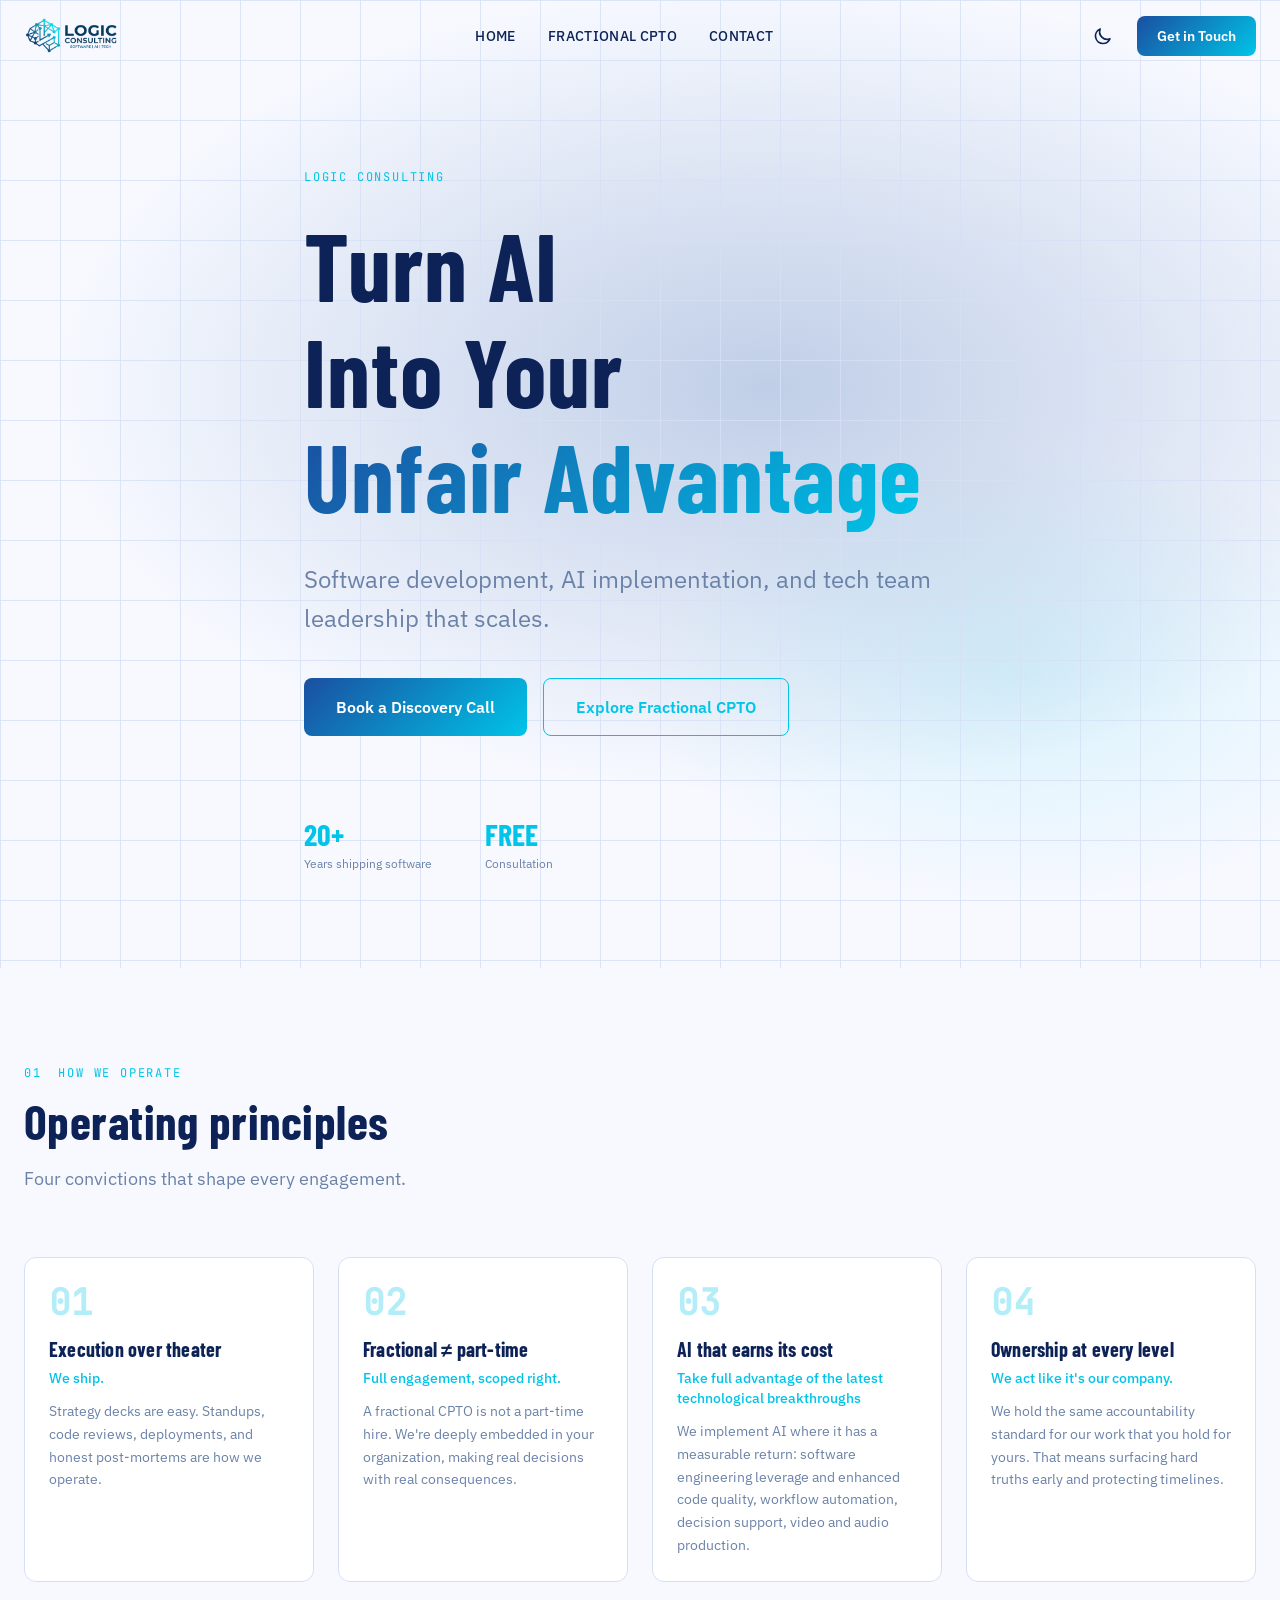
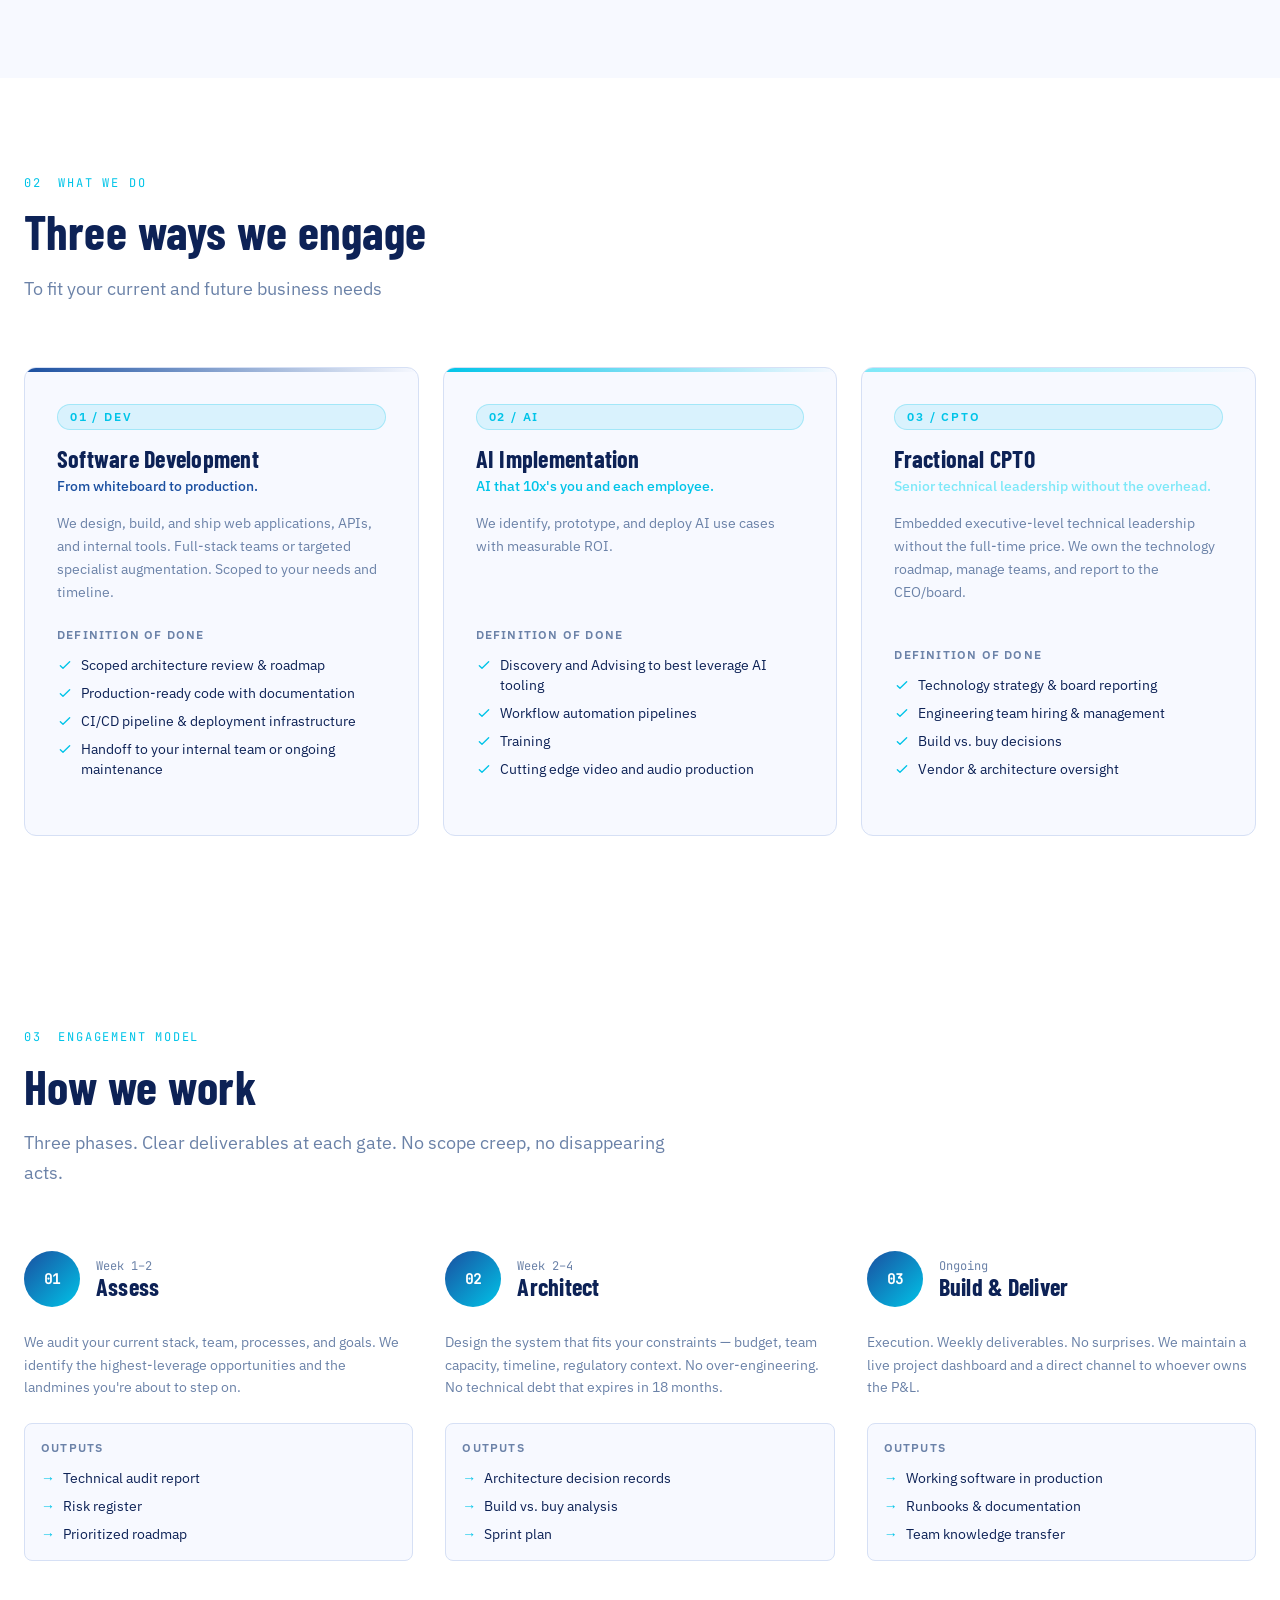
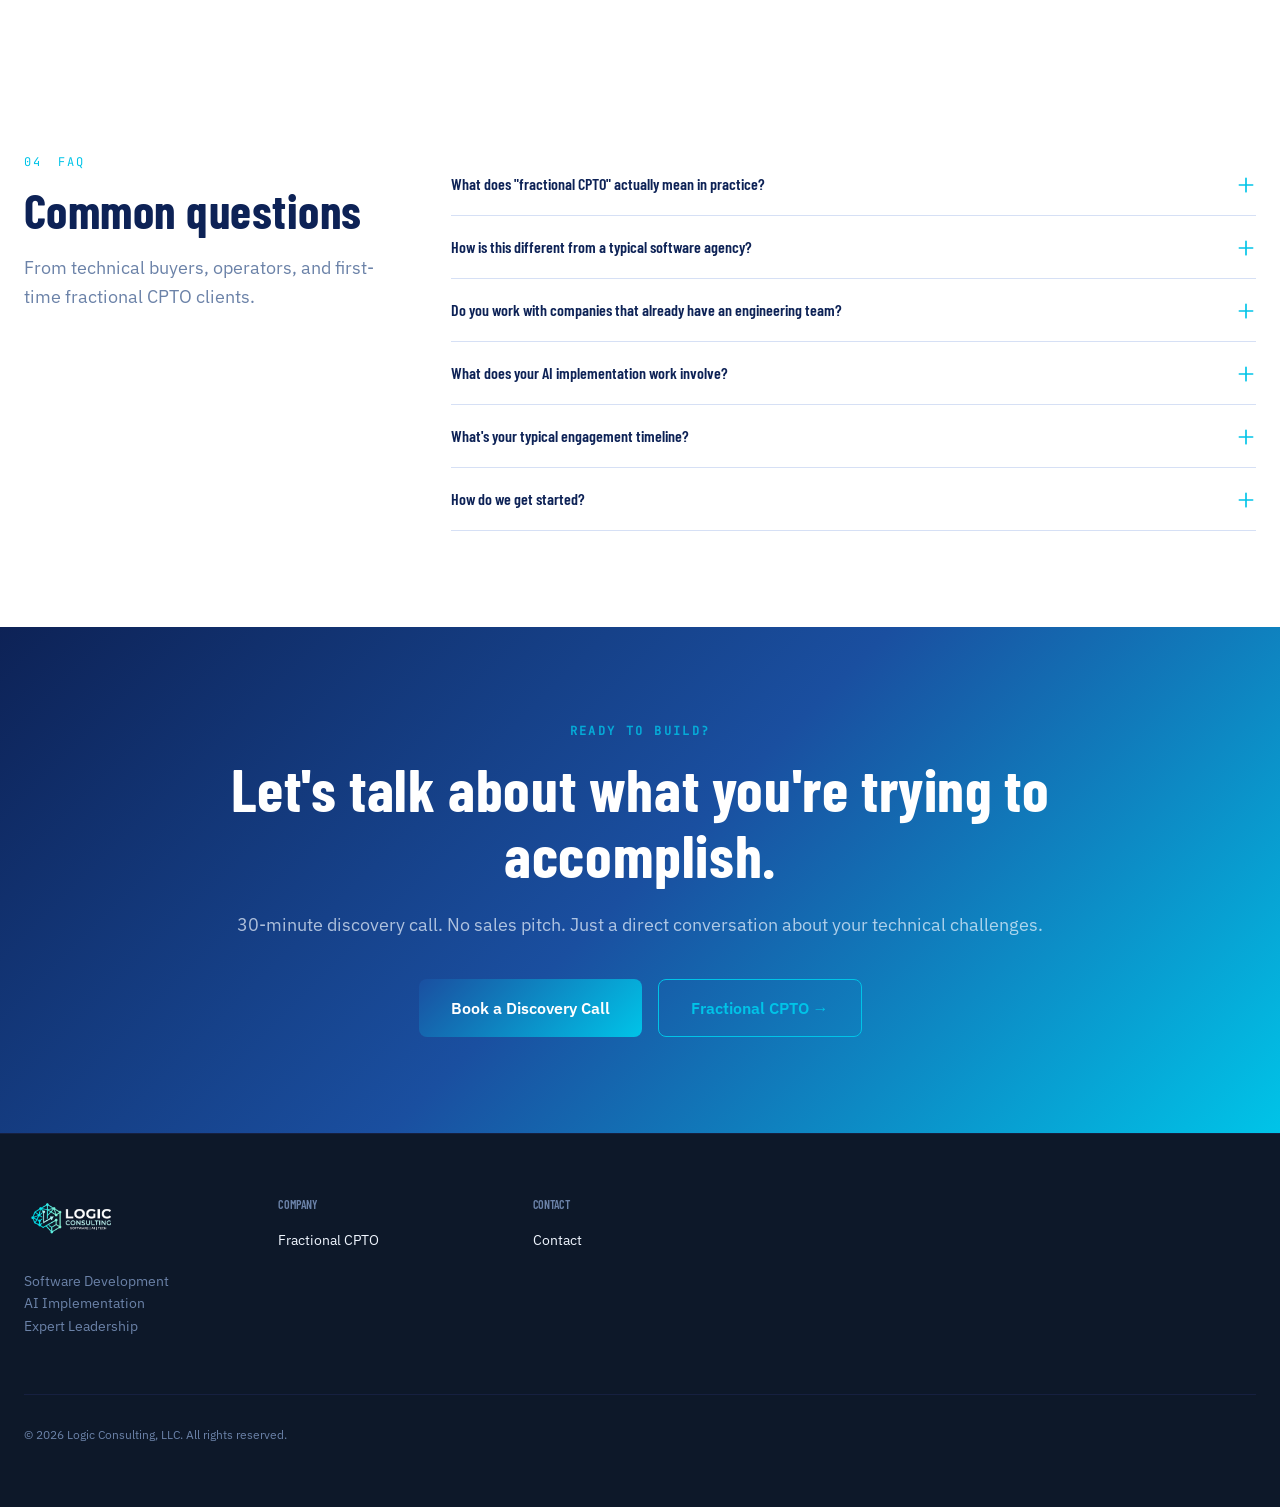
==== commit 927cc626: "Deploy: c72f754487ed99d4d918b0e02fe8a5121900de71 iscott/logicsw.com@c72f754487ed99d4d918b0e02fe8a512" ====
--- a/index.html
+++ b/index.html
@@ -17,7 +17,7 @@
 Turn AI<br data-astro-cid-ewxirvlt>
 Into Your<br data-astro-cid-ewxirvlt> <span class="hero-accent" data-astro-cid-ewxirvlt>Unfair Advantage</span> </h1> <p class="text-xl lg:text-2xl leading-relaxed mb-10 max-w-2xl" style="color: var(--color-muted);" data-astro-cid-ewxirvlt>
 Software development, AI implementation, and tech team leadership that scales.
-</p> <div class="flex flex-wrap gap-4" data-astro-cid-ewxirvlt> <a href="/contact" data-astro-cid-6ygtcg62="true" class="inline-flex items-center justify-center gap-2 font-semibold rounded-lg transition-all duration-200 focus-visible:outline focus-visible:outline-2 focus-visible:outline-offset-2 focus-visible:outline-cyan-400 px-8 py-4 text-base btn-primary"> Book a Discovery Call </a> <a href="/services/fractional-cpto" data-astro-cid-6ygtcg62="true" class="inline-flex items-center justify-center gap-2 font-semibold rounded-lg transition-all duration-200 focus-visible:outline focus-visible:outline-2 focus-visible:outline-offset-2 focus-visible:outline-cyan-400 px-8 py-4 text-base btn-ghost"> Explore Fractional CPTO </a> </div> </div> <div class="mt-20 grid grid-cols-3 gap-8 max-w-lg" data-astro-cid-ewxirvlt> <div data-astro-cid-ewxirvlt> <p class="text-3xl font-bold" style="font-family: var(--font-display); color: var(--color-cyan);" data-astro-cid-ewxirvlt>20+</p> <p class="text-xs mt-1" style="color: var(--color-muted);" data-astro-cid-ewxirvlt>Years shipping software</p> </div><div data-astro-cid-ewxirvlt> <p class="text-3xl font-bold" style="font-family: var(--font-display); color: var(--color-cyan);" data-astro-cid-ewxirvlt>FREE</p> <p class="text-xs mt-1" style="color: var(--color-muted);" data-astro-cid-ewxirvlt>Consultation</p> </div> </div> </div> </section> <section class="py-24 section-philosophy" data-astro-cid-cxuxedez> <div class="max-w-7xl mx-auto px-6" data-astro-cid-cxuxedez> <div class="mb-12 lg:mb-16"> <p class="section-number mb-3"> <span class="mr-2">01</span> How We Operate </p> <h2 class="text-4xl lg:text-5xl font-bold mb-4" style="font-family: var(--font-display);"> Operating principles </h2> <p class="text-lg leading-relaxed max-w-2xl" style="color: var(--color-muted);"> Four convictions that shape every engagement. </p> </div> <div class="grid grid-cols-1 md:grid-cols-2 lg:grid-cols-4 gap-6" data-astro-cid-cxuxedez> <div class="reveal pillar-card group relative rounded-xl p-6 cursor-default overflow-hidden" style="background: var(--color-surface); border: 1px solid var(--color-border);" data-astro-cid-cxuxedez> <div class="pillar-bg-accent absolute inset-0 opacity-0 group-hover:opacity-100 transition-opacity duration-300 pointer-events-none" aria-hidden="true" data-astro-cid-cxuxedez></div> <div class="relative z-10" data-astro-cid-cxuxedez> <p class="text-4xl font-bold mb-4" style="font-family: var(--font-mono); color: rgba(0, 196, 232, 0.3);" data-astro-cid-cxuxedez>01</p> <h3 class="text-xl font-bold mb-2" style="font-family: var(--font-display);" data-astro-cid-cxuxedez>Execution over theater</h3> <p class="text-sm font-medium mb-3" style="color: var(--color-cyan);" data-astro-cid-cxuxedez>We ship.</p> <p class="text-sm leading-relaxed pillar-detail" style="color: var(--color-muted);" data-astro-cid-cxuxedez>Strategy decks are easy. Standups, code reviews, deployments, and honest post-mortems are how we operate.</p> </div> </div><div class="reveal pillar-card group relative rounded-xl p-6 cursor-default overflow-hidden" style="background: var(--color-surface); border: 1px solid var(--color-border);" data-astro-cid-cxuxedez> <div class="pillar-bg-accent absolute inset-0 opacity-0 group-hover:opacity-100 transition-opacity duration-300 pointer-events-none" aria-hidden="true" data-astro-cid-cxuxedez></div> <div class="relative z-10" data-astro-cid-cxuxedez> <p class="text-4xl font-bold mb-4" style="font-family: var(--font-mono); color: rgba(0, 196, 232, 0.3);" data-astro-cid-cxuxedez>02</p> <h3 class="text-xl font-bold mb-2" style="font-family: var(--font-display);" data-astro-cid-cxuxedez>Fractional ≠ part-time</h3> <p class="text-sm font-medium mb-3" style="color: var(--color-cyan);" data-astro-cid-cxuxedez>Full engagement, scoped right.</p> <p class="text-sm leading-relaxed pillar-detail" style="color: var(--color-muted);" data-astro-cid-cxuxedez>A fractional CPTO is not a part-time hire. We&#39;re deeply embedded in your organization, making real decisions with real consequences.</p> </div> </div><div class="reveal pillar-card group relative rounded-xl p-6 cursor-default overflow-hidden" style="background: var(--color-surface); border: 1px solid var(--color-border);" data-astro-cid-cxuxedez> <div class="pillar-bg-accent absolute inset-0 opacity-0 group-hover:opacity-100 transition-opacity duration-300 pointer-events-none" aria-hidden="true" data-astro-cid-cxuxedez></div> <div class="relative z-10" data-astro-cid-cxuxedez> <p class="text-4xl font-bold mb-4" style="font-family: var(--font-mono); color: rgba(0, 196, 232, 0.3);" data-astro-cid-cxuxedez>03</p> <h3 class="text-xl font-bold mb-2" style="font-family: var(--font-display);" data-astro-cid-cxuxedez>AI that earns its cost</h3> <p class="text-sm font-medium mb-3" style="color: var(--color-cyan);" data-astro-cid-cxuxedez>No hype. ROI only.</p> <p class="text-sm leading-relaxed pillar-detail" style="color: var(--color-muted);" data-astro-cid-cxuxedez>We implement AI where it has a measurable return: workflow automation, decision support, predictive maintenance. We don&#39;t chase trends. We find the specific use case where AI earns its deployment cost within months.</p> </div> </div><div class="reveal pillar-card group relative rounded-xl p-6 cursor-default overflow-hidden" style="background: var(--color-surface); border: 1px solid var(--color-border);" data-astro-cid-cxuxedez> <div class="pillar-bg-accent absolute inset-0 opacity-0 group-hover:opacity-100 transition-opacity duration-300 pointer-events-none" aria-hidden="true" data-astro-cid-cxuxedez></div> <div class="relative z-10" data-astro-cid-cxuxedez> <p class="text-4xl font-bold mb-4" style="font-family: var(--font-mono); color: rgba(0, 196, 232, 0.3);" data-astro-cid-cxuxedez>04</p> <h3 class="text-xl font-bold mb-2" style="font-family: var(--font-display);" data-astro-cid-cxuxedez>Ownership at every level</h3> <p class="text-sm font-medium mb-3" style="color: var(--color-cyan);" data-astro-cid-cxuxedez>We act like it&#39;s our company.</p> <p class="text-sm leading-relaxed pillar-detail" style="color: var(--color-muted);" data-astro-cid-cxuxedez>We hold the same accountability standard for our work that you hold for yours. That means surfacing hard truths early, protecting timelines aggressively, and never hiding behind scope.</p> </div> </div> </div> </div> </section> <section class="py-24 section-services" style="background: var(--color-surface);" data-astro-cid-7fsfp5w6> <div class="max-w-7xl mx-auto px-6" data-astro-cid-7fsfp5w6> <div class="mb-12 lg:mb-16"> <p class="section-number mb-3"> <span class="mr-2">02</span> What We Do </p> <h2 class="text-4xl lg:text-5xl font-bold mb-4" style="font-family: var(--font-display);"> Three ways we engage </h2> <p class="text-lg leading-relaxed max-w-2xl" style="color: var(--color-muted);"> Each service is a complete engagement model, not a menu item. We scope carefully, then execute. </p> </div> <div class="grid grid-cols-1 lg:grid-cols-3 gap-6" data-astro-cid-7fsfp5w6> <div class="reveal service-card flex flex-col rounded-xl overflow-hidden" style="background: var(--color-bg); border: 1px solid var(--color-border);" data-astro-cid-7fsfp5w6> <div class="service-card-bar h-1" style="background: linear-gradient(90deg, var(--color-blue), transparent);" data-astro-cid-7fsfp5w6></div> <div class="flex flex-col flex-1 p-8" data-astro-cid-7fsfp5w6> <span class="inline-block text-xs font-semibold tracking-[0.15em] uppercase px-3 py-1 rounded-full" style="background: rgba(0, 196, 232, 0.12); color: var(--color-cyan); border: 1px solid rgba(0, 196, 232, 0.25);"> 01 / DEV </span> <h3 class="text-2xl font-bold mt-4 mb-1" style="font-family: var(--font-display);" data-astro-cid-7fsfp5w6>Software Development</h3> <p class="text-sm font-medium mb-4" style="color: var(--color-blue);" data-astro-cid-7fsfp5w6>From whiteboard to production.</p> <p class="text-sm leading-relaxed mb-6 flex-1" style="color: var(--color-muted);" data-astro-cid-7fsfp5w6>We design, build, and ship web applications, APIs, and internal tools. Full-stack teams or targeted specialist augmentation — scoped to what you actually need.</p> <div class="mb-6" data-astro-cid-7fsfp5w6> <p class="text-xs font-semibold tracking-widest uppercase mb-3" style="color: var(--color-muted);" data-astro-cid-7fsfp5w6>Definition of Done</p> <ul class="space-y-2" data-astro-cid-7fsfp5w6> <li class="flex items-start gap-2 text-sm" data-astro-cid-7fsfp5w6> <span class="mt-0.5 shrink-0" style="color: var(--color-cyan);" data-astro-cid-7fsfp5w6> <svg class="w-4 h-4" fill="none" stroke="currentColor" viewBox="0 0 24 24" data-astro-cid-7fsfp5w6> <path stroke-linecap="round" stroke-linejoin="round" stroke-width="2" d="M5 13l4 4L19 7" data-astro-cid-7fsfp5w6></path> </svg> </span> Scoped architecture review &amp; roadmap </li><li class="flex items-start gap-2 text-sm" data-astro-cid-7fsfp5w6> <span class="mt-0.5 shrink-0" style="color: var(--color-cyan);" data-astro-cid-7fsfp5w6> <svg class="w-4 h-4" fill="none" stroke="currentColor" viewBox="0 0 24 24" data-astro-cid-7fsfp5w6> <path stroke-linecap="round" stroke-linejoin="round" stroke-width="2" d="M5 13l4 4L19 7" data-astro-cid-7fsfp5w6></path> </svg> </span> Production-ready code with documentation </li><li class="flex items-start gap-2 text-sm" data-astro-cid-7fsfp5w6> <span class="mt-0.5 shrink-0" style="color: var(--color-cyan);" data-astro-cid-7fsfp5w6> <svg class="w-4 h-4" fill="none" stroke="currentColor" viewBox="0 0 24 24" data-astro-cid-7fsfp5w6> <path stroke-linecap="round" stroke-linejoin="round" stroke-width="2" d="M5 13l4 4L19 7" data-astro-cid-7fsfp5w6></path> </svg> </span> CI/CD pipeline &amp; deployment infrastructure </li><li class="flex items-start gap-2 text-sm" data-astro-cid-7fsfp5w6> <span class="mt-0.5 shrink-0" style="color: var(--color-cyan);" data-astro-cid-7fsfp5w6> <svg class="w-4 h-4" fill="none" stroke="currentColor" viewBox="0 0 24 24" data-astro-cid-7fsfp5w6> <path stroke-linecap="round" stroke-linejoin="round" stroke-width="2" d="M5 13l4 4L19 7" data-astro-cid-7fsfp5w6></path> </svg> </span> Handoff to your internal team with runbooks </li> </ul> </div>  </div> </div><div class="reveal service-card flex flex-col rounded-xl overflow-hidden" style="background: var(--color-bg); border: 1px solid var(--color-border);" data-astro-cid-7fsfp5w6> <div class="service-card-bar h-1" style="background: linear-gradient(90deg, var(--color-cyan), transparent);" data-astro-cid-7fsfp5w6></div> <div class="flex flex-col flex-1 p-8" data-astro-cid-7fsfp5w6> <span class="inline-block text-xs font-semibold tracking-[0.15em] uppercase px-3 py-1 rounded-full" style="background: rgba(0, 196, 232, 0.12); color: var(--color-cyan); border: 1px solid rgba(0, 196, 232, 0.25);"> 02 / AI </span> <h3 class="text-2xl font-bold mt-4 mb-1" style="font-family: var(--font-display);" data-astro-cid-7fsfp5w6>AI Implementation</h3> <p class="text-sm font-medium mb-4" style="color: var(--color-cyan);" data-astro-cid-7fsfp5w6>AI that earns its deployment cost.</p> <p class="text-sm leading-relaxed mb-6 flex-1" style="color: var(--color-muted);" data-astro-cid-7fsfp5w6>We identify, prototype, and deploy AI use cases with measurable ROI. No hype, no hallucinated savings — just specific systems that reduce cost or create value.</p> <div class="mb-6" data-astro-cid-7fsfp5w6> <p class="text-xs font-semibold tracking-widest uppercase mb-3" style="color: var(--color-muted);" data-astro-cid-7fsfp5w6>Definition of Done</p> <ul class="space-y-2" data-astro-cid-7fsfp5w6> <li class="flex items-start gap-2 text-sm" data-astro-cid-7fsfp5w6> <span class="mt-0.5 shrink-0" style="color: var(--color-cyan);" data-astro-cid-7fsfp5w6> <svg class="w-4 h-4" fill="none" stroke="currentColor" viewBox="0 0 24 24" data-astro-cid-7fsfp5w6> <path stroke-linecap="round" stroke-linejoin="round" stroke-width="2" d="M5 13l4 4L19 7" data-astro-cid-7fsfp5w6></path> </svg> </span> Use-case discovery &amp; ROI modeling </li><li class="flex items-start gap-2 text-sm" data-astro-cid-7fsfp5w6> <span class="mt-0.5 shrink-0" style="color: var(--color-cyan);" data-astro-cid-7fsfp5w6> <svg class="w-4 h-4" fill="none" stroke="currentColor" viewBox="0 0 24 24" data-astro-cid-7fsfp5w6> <path stroke-linecap="round" stroke-linejoin="round" stroke-width="2" d="M5 13l4 4L19 7" data-astro-cid-7fsfp5w6></path> </svg> </span> LLM integration or fine-tuned model deployment </li><li class="flex items-start gap-2 text-sm" data-astro-cid-7fsfp5w6> <span class="mt-0.5 shrink-0" style="color: var(--color-cyan);" data-astro-cid-7fsfp5w6> <svg class="w-4 h-4" fill="none" stroke="currentColor" viewBox="0 0 24 24" data-astro-cid-7fsfp5w6> <path stroke-linecap="round" stroke-linejoin="round" stroke-width="2" d="M5 13l4 4L19 7" data-astro-cid-7fsfp5w6></path> </svg> </span> Workflow automation pipelines </li><li class="flex items-start gap-2 text-sm" data-astro-cid-7fsfp5w6> <span class="mt-0.5 shrink-0" style="color: var(--color-cyan);" data-astro-cid-7fsfp5w6> <svg class="w-4 h-4" fill="none" stroke="currentColor" viewBox="0 0 24 24" data-astro-cid-7fsfp5w6> <path stroke-linecap="round" stroke-linejoin="round" stroke-width="2" d="M5 13l4 4L19 7" data-astro-cid-7fsfp5w6></path> </svg> </span> Training staff to leverage AI infrastructure </li> </ul> </div>  </div> </div><div class="reveal service-card flex flex-col rounded-xl overflow-hidden" style="background: var(--color-bg); border: 1px solid var(--color-border);" data-astro-cid-7fsfp5w6> <div class="service-card-bar h-1" style="background: linear-gradient(90deg, #7DE8F8, transparent);" data-astro-cid-7fsfp5w6></div> <div class="flex flex-col flex-1 p-8" data-astro-cid-7fsfp5w6> <span class="inline-block text-xs font-semibold tracking-[0.15em] uppercase px-3 py-1 rounded-full" style="background: rgba(0, 196, 232, 0.12); color: var(--color-cyan); border: 1px solid rgba(0, 196, 232, 0.25);"> 03 / CPTO </span> <h3 class="text-2xl font-bold mt-4 mb-1" style="font-family: var(--font-display);" data-astro-cid-7fsfp5w6>Fractional CPTO</h3> <p class="text-sm font-medium mb-4" style="color: #7DE8F8;" data-astro-cid-7fsfp5w6>Senior technical leadership, scoped right.</p> <p class="text-sm leading-relaxed mb-6 flex-1" style="color: var(--color-muted);" data-astro-cid-7fsfp5w6>Embedded executive-level technical leadership without the full-time price. We own the technology roadmap, manage teams, and report to the CEO/board.</p> <div class="mb-6" data-astro-cid-7fsfp5w6> <p class="text-xs font-semibold tracking-widest uppercase mb-3" style="color: var(--color-muted);" data-astro-cid-7fsfp5w6>Definition of Done</p> <ul class="space-y-2" data-astro-cid-7fsfp5w6> <li class="flex items-start gap-2 text-sm" data-astro-cid-7fsfp5w6> <span class="mt-0.5 shrink-0" style="color: var(--color-cyan);" data-astro-cid-7fsfp5w6> <svg class="w-4 h-4" fill="none" stroke="currentColor" viewBox="0 0 24 24" data-astro-cid-7fsfp5w6> <path stroke-linecap="round" stroke-linejoin="round" stroke-width="2" d="M5 13l4 4L19 7" data-astro-cid-7fsfp5w6></path> </svg> </span> Technology strategy &amp; board reporting </li><li class="flex items-start gap-2 text-sm" data-astro-cid-7fsfp5w6> <span class="mt-0.5 shrink-0" style="color: var(--color-cyan);" data-astro-cid-7fsfp5w6> <svg class="w-4 h-4" fill="none" stroke="currentColor" viewBox="0 0 24 24" data-astro-cid-7fsfp5w6> <path stroke-linecap="round" stroke-linejoin="round" stroke-width="2" d="M5 13l4 4L19 7" data-astro-cid-7fsfp5w6></path> </svg> </span> Engineering team hiring &amp; management </li><li class="flex items-start gap-2 text-sm" data-astro-cid-7fsfp5w6> <span class="mt-0.5 shrink-0" style="color: var(--color-cyan);" data-astro-cid-7fsfp5w6> <svg class="w-4 h-4" fill="none" stroke="currentColor" viewBox="0 0 24 24" data-astro-cid-7fsfp5w6> <path stroke-linecap="round" stroke-linejoin="round" stroke-width="2" d="M5 13l4 4L19 7" data-astro-cid-7fsfp5w6></path> </svg> </span> Build vs. buy decisions </li><li class="flex items-start gap-2 text-sm" data-astro-cid-7fsfp5w6> <span class="mt-0.5 shrink-0" style="color: var(--color-cyan);" data-astro-cid-7fsfp5w6> <svg class="w-4 h-4" fill="none" stroke="currentColor" viewBox="0 0 24 24" data-astro-cid-7fsfp5w6> <path stroke-linecap="round" stroke-linejoin="round" stroke-width="2" d="M5 13l4 4L19 7" data-astro-cid-7fsfp5w6></path> </svg> </span> Vendor &amp; architecture oversight </li> </ul> </div>  </div> </div> </div> </div> </section> <section class="py-24 section-how" style="background: var(--color-surface);" data-astro-cid-dvfvrvee> <div class="max-w-7xl mx-auto px-6" data-astro-cid-dvfvrvee> <div class="mb-12 lg:mb-16"> <p class="section-number mb-3"> <span class="mr-2">03</span> Engagement Model </p> <h2 class="text-4xl lg:text-5xl font-bold mb-4" style="font-family: var(--font-display);"> How we work </h2> <p class="text-lg leading-relaxed max-w-2xl" style="color: var(--color-muted);"> Three phases. Clear deliverables at each gate. No scope creep, no disappearing acts. </p> </div> <div class="relative" data-astro-cid-dvfvrvee> <!-- <div class="hidden lg:block absolute top-8 left-[calc(16.67%+1rem)] right-[calc(16.67%+1rem)] h-px" style="background: linear-gradient(90deg, transparent, var(--color-cyan), transparent);"></div> --> <div class="grid grid-cols-1 lg:grid-cols-3 gap-8" data-astro-cid-dvfvrvee> <div class="reveal how-card relative" data-astro-cid-dvfvrvee> <div class="flex items-center gap-4 mb-6" data-astro-cid-dvfvrvee> <div class="w-14 h-14 rounded-full flex items-center justify-center text-sm font-bold shrink-0" style="background: var(--gradient-cyan); color: #fff; font-family: var(--font-mono);" data-astro-cid-dvfvrvee> 01 </div> <div data-astro-cid-dvfvrvee> <p class="text-xs" style="color: var(--color-muted); font-family: var(--font-mono);" data-astro-cid-dvfvrvee>Week 1–2</p> <h3 class="text-2xl font-bold" style="font-family: var(--font-display);" data-astro-cid-dvfvrvee>Assess</h3> </div> </div> <p class="text-sm leading-relaxed mb-6" style="color: var(--color-muted);" data-astro-cid-dvfvrvee>We audit your current stack, team, processes, and goals. We identify the highest-leverage opportunities and the landmines you&#39;re about to step on.</p> <div class="rounded-lg p-4" style="background: var(--color-bg); border: 1px solid var(--color-border);" data-astro-cid-dvfvrvee> <p class="text-xs font-semibold tracking-widest uppercase mb-3" style="color: var(--color-muted);" data-astro-cid-dvfvrvee>Outputs</p> <ul class="space-y-2" data-astro-cid-dvfvrvee> <li class="flex items-center gap-2 text-sm" data-astro-cid-dvfvrvee> <span style="color: var(--color-cyan);" data-astro-cid-dvfvrvee>→</span> Technical audit report </li><li class="flex items-center gap-2 text-sm" data-astro-cid-dvfvrvee> <span style="color: var(--color-cyan);" data-astro-cid-dvfvrvee>→</span> Risk register </li><li class="flex items-center gap-2 text-sm" data-astro-cid-dvfvrvee> <span style="color: var(--color-cyan);" data-astro-cid-dvfvrvee>→</span> Prioritized roadmap </li> </ul> </div> </div><div class="reveal how-card relative" data-astro-cid-dvfvrvee> <div class="flex items-center gap-4 mb-6" data-astro-cid-dvfvrvee> <div class="w-14 h-14 rounded-full flex items-center justify-center text-sm font-bold shrink-0" style="background: var(--gradient-cyan); color: #fff; font-family: var(--font-mono);" data-astro-cid-dvfvrvee> 02 </div> <div data-astro-cid-dvfvrvee> <p class="text-xs" style="color: var(--color-muted); font-family: var(--font-mono);" data-astro-cid-dvfvrvee>Week 2–4</p> <h3 class="text-2xl font-bold" style="font-family: var(--font-display);" data-astro-cid-dvfvrvee>Architect</h3> </div> </div> <p class="text-sm leading-relaxed mb-6" style="color: var(--color-muted);" data-astro-cid-dvfvrvee>Design the system that fits your constraints — budget, team capacity, timeline, regulatory context. No over-engineering. No technical debt that expires in 18 months.</p> <div class="rounded-lg p-4" style="background: var(--color-bg); border: 1px solid var(--color-border);" data-astro-cid-dvfvrvee> <p class="text-xs font-semibold tracking-widest uppercase mb-3" style="color: var(--color-muted);" data-astro-cid-dvfvrvee>Outputs</p> <ul class="space-y-2" data-astro-cid-dvfvrvee> <li class="flex items-center gap-2 text-sm" data-astro-cid-dvfvrvee> <span style="color: var(--color-cyan);" data-astro-cid-dvfvrvee>→</span> Architecture decision records </li><li class="flex items-center gap-2 text-sm" data-astro-cid-dvfvrvee> <span style="color: var(--color-cyan);" data-astro-cid-dvfvrvee>→</span> Build vs. buy analysis </li><li class="flex items-center gap-2 text-sm" data-astro-cid-dvfvrvee> <span style="color: var(--color-cyan);" data-astro-cid-dvfvrvee>→</span> Sprint plan </li> </ul> </div> </div><div class="reveal how-card relative" data-astro-cid-dvfvrvee> <div class="flex items-center gap-4 mb-6" data-astro-cid-dvfvrvee> <div class="w-14 h-14 rounded-full flex items-center justify-center text-sm font-bold shrink-0" style="background: var(--gradient-cyan); color: #fff; font-family: var(--font-mono);" data-astro-cid-dvfvrvee> 03 </div> <div data-astro-cid-dvfvrvee> <p class="text-xs" style="color: var(--color-muted); font-family: var(--font-mono);" data-astro-cid-dvfvrvee>Ongoing</p> <h3 class="text-2xl font-bold" style="font-family: var(--font-display);" data-astro-cid-dvfvrvee>Build &amp; Deliver</h3> </div> </div> <p class="text-sm leading-relaxed mb-6" style="color: var(--color-muted);" data-astro-cid-dvfvrvee>Execution. Weekly deliverables. No surprises. We maintain a live project dashboard and a direct channel to whoever owns the P&amp;L.</p> <div class="rounded-lg p-4" style="background: var(--color-bg); border: 1px solid var(--color-border);" data-astro-cid-dvfvrvee> <p class="text-xs font-semibold tracking-widest uppercase mb-3" style="color: var(--color-muted);" data-astro-cid-dvfvrvee>Outputs</p> <ul class="space-y-2" data-astro-cid-dvfvrvee> <li class="flex items-center gap-2 text-sm" data-astro-cid-dvfvrvee> <span style="color: var(--color-cyan);" data-astro-cid-dvfvrvee>→</span> Working software in production </li><li class="flex items-center gap-2 text-sm" data-astro-cid-dvfvrvee> <span style="color: var(--color-cyan);" data-astro-cid-dvfvrvee>→</span> Runbooks &amp; documentation </li><li class="flex items-center gap-2 text-sm" data-astro-cid-dvfvrvee> <span style="color: var(--color-cyan);" data-astro-cid-dvfvrvee>→</span> Team knowledge transfer </li> </ul> </div> </div> </div> </div> </div> </section> <section class="py-24 section-faq" style="background: var(--color-surface);" data-astro-cid-dairopq3> <div class="max-w-7xl mx-auto px-6" data-astro-cid-dairopq3> <div class="grid grid-cols-1 lg:grid-cols-3 gap-12" data-astro-cid-dairopq3> <div class="lg:col-span-1" data-astro-cid-dairopq3> <div class="mb-12 lg:mb-16"> <p class="section-number mb-3"> <span class="mr-2">04</span> FAQ </p> <h2 class="text-4xl lg:text-5xl font-bold mb-4" style="font-family: var(--font-display);"> Common questions </h2> <p class="text-lg leading-relaxed max-w-2xl" style="color: var(--color-muted);"> From technical buyers, operators, and first-time fractional CPTO clients. </p> </div> </div> <div class="lg:col-span-2" data-astro-cid-dairopq3> <div class="space-y-0 faq-list" data-astro-cid-dairopq3> <details class="reveal faq-item group border-b" style="border-color: var(--color-border);" data-astro-cid-dairopq3> <summary class="flex items-start justify-between gap-4 py-5 cursor-pointer list-none font-semibold text-base leading-snug" style="font-family: var(--font-display);" data-astro-cid-dairopq3> What does &quot;fractional CPTO&quot; actually mean in practice? <span class="shrink-0 mt-0.5 transition-transform duration-200 group-open:rotate-45" style="color: var(--color-cyan);" data-astro-cid-dairopq3> <svg class="w-5 h-5" fill="none" stroke="currentColor" viewBox="0 0 24 24" data-astro-cid-dairopq3> <path stroke-linecap="round" stroke-linejoin="round" stroke-width="2" d="M12 4v16m8-8H4" data-astro-cid-dairopq3></path> </svg> </span> </summary> <p class="pb-6 text-sm leading-relaxed" style="color: var(--color-muted);" data-astro-cid-dairopq3>It means you get a senior technical executive (Chief Product and Technology Officer) who is embedded in your company — attending your leadership meetings, managing your engineering team, making real architecture decisions — but structured as a contract engagement rather than a full-time hire. Typically 20–40 hours per month. You get executive-level judgment without the $300k+ fully-loaded cost.</p> </details><details class="reveal faq-item group border-b" style="border-color: var(--color-border);" data-astro-cid-dairopq3> <summary class="flex items-start justify-between gap-4 py-5 cursor-pointer list-none font-semibold text-base leading-snug" style="font-family: var(--font-display);" data-astro-cid-dairopq3> How is this different from a typical software agency? <span class="shrink-0 mt-0.5 transition-transform duration-200 group-open:rotate-45" style="color: var(--color-cyan);" data-astro-cid-dairopq3> <svg class="w-5 h-5" fill="none" stroke="currentColor" viewBox="0 0 24 24" data-astro-cid-dairopq3> <path stroke-linecap="round" stroke-linejoin="round" stroke-width="2" d="M12 4v16m8-8H4" data-astro-cid-dairopq3></path> </svg> </span> </summary> <p class="pb-6 text-sm leading-relaxed" style="color: var(--color-muted);" data-astro-cid-dairopq3>Most agencies optimize for scope and billable hours. We optimize for outcomes. We will tell you when you don&#39;t need something, recommend against a build if a SaaS tool covers 90% of the need, and we measure success by what ships and works — not by hours logged.</p> </details><details class="reveal faq-item group border-b" style="border-color: var(--color-border);" data-astro-cid-dairopq3> <summary class="flex items-start justify-between gap-4 py-5 cursor-pointer list-none font-semibold text-base leading-snug" style="font-family: var(--font-display);" data-astro-cid-dairopq3> Do you work with companies that already have an engineering team? <span class="shrink-0 mt-0.5 transition-transform duration-200 group-open:rotate-45" style="color: var(--color-cyan);" data-astro-cid-dairopq3> <svg class="w-5 h-5" fill="none" stroke="currentColor" viewBox="0 0 24 24" data-astro-cid-dairopq3> <path stroke-linecap="round" stroke-linejoin="round" stroke-width="2" d="M12 4v16m8-8H4" data-astro-cid-dairopq3></path> </svg> </span> </summary> <p class="pb-6 text-sm leading-relaxed" style="color: var(--color-muted);" data-astro-cid-dairopq3>Yes — and that&#39;s often our best engagement model. We work alongside your existing team as a technical leadership layer, a senior architect, or a specialist for a specific initiative your team doesn&#39;t have bandwidth for.</p> </details><details class="reveal faq-item group border-b" style="border-color: var(--color-border);" data-astro-cid-dairopq3> <summary class="flex items-start justify-between gap-4 py-5 cursor-pointer list-none font-semibold text-base leading-snug" style="font-family: var(--font-display);" data-astro-cid-dairopq3> What does your AI implementation work involve? <span class="shrink-0 mt-0.5 transition-transform duration-200 group-open:rotate-45" style="color: var(--color-cyan);" data-astro-cid-dairopq3> <svg class="w-5 h-5" fill="none" stroke="currentColor" viewBox="0 0 24 24" data-astro-cid-dairopq3> <path stroke-linecap="round" stroke-linejoin="round" stroke-width="2" d="M12 4v16m8-8H4" data-astro-cid-dairopq3></path> </svg> </span> </summary> <p class="pb-6 text-sm leading-relaxed" style="color: var(--color-muted);" data-astro-cid-dairopq3>It starts with a use-case discovery process where we identify where AI creates measurable ROI in your specific workflow. We prototype, validate, and then build production-grade systems. We don&#39;t hand you a prompt wrapper and call it an AI product — we build real systems with monitoring, accuracy tracking, and fallback logic.</p> </details><details class="reveal faq-item group border-b" style="border-color: var(--color-border);" data-astro-cid-dairopq3> <summary class="flex items-start justify-between gap-4 py-5 cursor-pointer list-none font-semibold text-base leading-snug" style="font-family: var(--font-display);" data-astro-cid-dairopq3> What&#39;s your typical engagement timeline? <span class="shrink-0 mt-0.5 transition-transform duration-200 group-open:rotate-45" style="color: var(--color-cyan);" data-astro-cid-dairopq3> <svg class="w-5 h-5" fill="none" stroke="currentColor" viewBox="0 0 24 24" data-astro-cid-dairopq3> <path stroke-linecap="round" stroke-linejoin="round" stroke-width="2" d="M12 4v16m8-8H4" data-astro-cid-dairopq3></path> </svg> </span> </summary> <p class="pb-6 text-sm leading-relaxed" style="color: var(--color-muted);" data-astro-cid-dairopq3>Discovery and scoping: 1–2 weeks. Architecture and planning: 2–4 weeks. Execution: project-dependent, but we establish clear milestones and deliverable gates from the start. Most initial engagements run 3–6 months, with many continuing as ongoing partnerships.</p> </details><details class="reveal faq-item group border-b" style="border-color: var(--color-border);" data-astro-cid-dairopq3> <summary class="flex items-start justify-between gap-4 py-5 cursor-pointer list-none font-semibold text-base leading-snug" style="font-family: var(--font-display);" data-astro-cid-dairopq3> How do we get started? <span class="shrink-0 mt-0.5 transition-transform duration-200 group-open:rotate-45" style="color: var(--color-cyan);" data-astro-cid-dairopq3> <svg class="w-5 h-5" fill="none" stroke="currentColor" viewBox="0 0 24 24" data-astro-cid-dairopq3> <path stroke-linecap="round" stroke-linejoin="round" stroke-width="2" d="M12 4v16m8-8H4" data-astro-cid-dairopq3></path> </svg> </span> </summary> <p class="pb-6 text-sm leading-relaxed" style="color: var(--color-muted);" data-astro-cid-dairopq3>Book a 30-minute discovery call. We&#39;ll ask about your business, your current technical state, and what you&#39;re trying to accomplish. If there&#39;s a fit, we&#39;ll scope a proposal within one week.</p> </details> </div> </div> </div> </div> </section> <section class="py-24 cta-section" style="background: var(--gradient-brand);" data-astro-cid-j7pv25f6> <div class="max-w-4xl mx-auto px-6 text-center" data-astro-cid-j7pv25f6> <p class="text-xs font-semibold tracking-[0.2em] uppercase mb-4" style="color: rgba(0, 196, 232, 0.8); font-family: var(--font-mono);" data-astro-cid-j7pv25f6>Ready to build?</p> <h2 class="text-5xl lg:text-6xl font-bold mb-6" style="font-family: var(--font-display); color: #fff;" data-astro-cid-j7pv25f6>
+</p> <div class="flex flex-wrap gap-4" data-astro-cid-ewxirvlt> <a href="/contact" data-astro-cid-6ygtcg62="true" class="inline-flex items-center justify-center gap-2 font-semibold rounded-lg transition-all duration-200 focus-visible:outline focus-visible:outline-2 focus-visible:outline-offset-2 focus-visible:outline-cyan-400 px-8 py-4 text-base btn-primary"> Book a Discovery Call </a> <a href="/services/fractional-cpto" data-astro-cid-6ygtcg62="true" class="inline-flex items-center justify-center gap-2 font-semibold rounded-lg transition-all duration-200 focus-visible:outline focus-visible:outline-2 focus-visible:outline-offset-2 focus-visible:outline-cyan-400 px-8 py-4 text-base btn-ghost"> Explore Fractional CPTO </a> </div> </div> <div class="mt-20 grid grid-cols-3 gap-8 max-w-lg" data-astro-cid-ewxirvlt> <div data-astro-cid-ewxirvlt> <p class="text-3xl font-bold" style="font-family: var(--font-display); color: var(--color-cyan);" data-astro-cid-ewxirvlt>20+</p> <p class="text-xs mt-1" style="color: var(--color-muted);" data-astro-cid-ewxirvlt>Years shipping software</p> </div><div data-astro-cid-ewxirvlt> <p class="text-3xl font-bold" style="font-family: var(--font-display); color: var(--color-cyan);" data-astro-cid-ewxirvlt>FREE</p> <p class="text-xs mt-1" style="color: var(--color-muted);" data-astro-cid-ewxirvlt>Consultation</p> </div> </div> </div> </section> <section class="py-24 section-philosophy" data-astro-cid-cxuxedez> <div class="max-w-7xl mx-auto px-6" data-astro-cid-cxuxedez> <div class="mb-12 lg:mb-16"> <p class="section-number mb-3"> <span class="mr-2">01</span> How We Operate </p> <h2 class="text-4xl lg:text-5xl font-bold mb-4" style="font-family: var(--font-display);"> Operating principles </h2> <p class="text-lg leading-relaxed max-w-2xl" style="color: var(--color-muted);"> Four convictions that shape every engagement. </p> </div> <div class="grid grid-cols-1 md:grid-cols-2 lg:grid-cols-4 gap-6" data-astro-cid-cxuxedez> <div class="reveal pillar-card group relative rounded-xl p-6 cursor-default overflow-hidden" style="background: var(--color-surface); border: 1px solid var(--color-border);" data-astro-cid-cxuxedez> <div class="pillar-bg-accent absolute inset-0 opacity-0 group-hover:opacity-100 transition-opacity duration-300 pointer-events-none" aria-hidden="true" data-astro-cid-cxuxedez></div> <div class="relative z-10" data-astro-cid-cxuxedez> <p class="text-4xl font-bold mb-4" style="font-family: var(--font-mono); color: rgba(0, 196, 232, 0.3);" data-astro-cid-cxuxedez>01</p> <h3 class="text-xl font-bold mb-2" style="font-family: var(--font-display);" data-astro-cid-cxuxedez>Execution over theater</h3> <p class="text-sm font-medium mb-3" style="color: var(--color-cyan);" data-astro-cid-cxuxedez>We ship.</p> <p class="text-sm leading-relaxed pillar-detail" style="color: var(--color-muted);" data-astro-cid-cxuxedez>Strategy decks are easy. Standups, code reviews, deployments, and honest post-mortems are how we operate.</p> </div> </div><div class="reveal pillar-card group relative rounded-xl p-6 cursor-default overflow-hidden" style="background: var(--color-surface); border: 1px solid var(--color-border);" data-astro-cid-cxuxedez> <div class="pillar-bg-accent absolute inset-0 opacity-0 group-hover:opacity-100 transition-opacity duration-300 pointer-events-none" aria-hidden="true" data-astro-cid-cxuxedez></div> <div class="relative z-10" data-astro-cid-cxuxedez> <p class="text-4xl font-bold mb-4" style="font-family: var(--font-mono); color: rgba(0, 196, 232, 0.3);" data-astro-cid-cxuxedez>02</p> <h3 class="text-xl font-bold mb-2" style="font-family: var(--font-display);" data-astro-cid-cxuxedez>Fractional ≠ part-time</h3> <p class="text-sm font-medium mb-3" style="color: var(--color-cyan);" data-astro-cid-cxuxedez>Full engagement, scoped right.</p> <p class="text-sm leading-relaxed pillar-detail" style="color: var(--color-muted);" data-astro-cid-cxuxedez>A fractional CPTO is not a part-time hire. We&#39;re deeply embedded in your organization, making real decisions with real consequences.</p> </div> </div><div class="reveal pillar-card group relative rounded-xl p-6 cursor-default overflow-hidden" style="background: var(--color-surface); border: 1px solid var(--color-border);" data-astro-cid-cxuxedez> <div class="pillar-bg-accent absolute inset-0 opacity-0 group-hover:opacity-100 transition-opacity duration-300 pointer-events-none" aria-hidden="true" data-astro-cid-cxuxedez></div> <div class="relative z-10" data-astro-cid-cxuxedez> <p class="text-4xl font-bold mb-4" style="font-family: var(--font-mono); color: rgba(0, 196, 232, 0.3);" data-astro-cid-cxuxedez>03</p> <h3 class="text-xl font-bold mb-2" style="font-family: var(--font-display);" data-astro-cid-cxuxedez>AI that earns its cost</h3> <p class="text-sm font-medium mb-3" style="color: var(--color-cyan);" data-astro-cid-cxuxedez>Take full advantage of the latest technological breakthroughs</p> <p class="text-sm leading-relaxed pillar-detail" style="color: var(--color-muted);" data-astro-cid-cxuxedez>We implement AI where it has a measurable return: software engineering leverage and enhanced code quality, workflow automation, decision support, video and audio production.</p> </div> </div><div class="reveal pillar-card group relative rounded-xl p-6 cursor-default overflow-hidden" style="background: var(--color-surface); border: 1px solid var(--color-border);" data-astro-cid-cxuxedez> <div class="pillar-bg-accent absolute inset-0 opacity-0 group-hover:opacity-100 transition-opacity duration-300 pointer-events-none" aria-hidden="true" data-astro-cid-cxuxedez></div> <div class="relative z-10" data-astro-cid-cxuxedez> <p class="text-4xl font-bold mb-4" style="font-family: var(--font-mono); color: rgba(0, 196, 232, 0.3);" data-astro-cid-cxuxedez>04</p> <h3 class="text-xl font-bold mb-2" style="font-family: var(--font-display);" data-astro-cid-cxuxedez>Ownership at every level</h3> <p class="text-sm font-medium mb-3" style="color: var(--color-cyan);" data-astro-cid-cxuxedez>We act like it&#39;s our company.</p> <p class="text-sm leading-relaxed pillar-detail" style="color: var(--color-muted);" data-astro-cid-cxuxedez>We hold the same accountability standard for our work that you hold for yours. That means surfacing hard truths early and protecting timelines.</p> </div> </div> </div> </div> </section> <section class="py-24 section-services" style="background: var(--color-surface);" data-astro-cid-7fsfp5w6> <div class="max-w-7xl mx-auto px-6" data-astro-cid-7fsfp5w6> <div class="mb-12 lg:mb-16"> <p class="section-number mb-3"> <span class="mr-2">02</span> What We Do </p> <h2 class="text-4xl lg:text-5xl font-bold mb-4" style="font-family: var(--font-display);"> Three ways we engage </h2> <p class="text-lg leading-relaxed max-w-2xl" style="color: var(--color-muted);"> To fit your current and future business needs </p> </div> <div class="grid grid-cols-1 lg:grid-cols-3 gap-6" data-astro-cid-7fsfp5w6> <div class="reveal service-card flex flex-col rounded-xl overflow-hidden" style="background: var(--color-bg); border: 1px solid var(--color-border);" data-astro-cid-7fsfp5w6> <div class="service-card-bar h-1" style="background: linear-gradient(90deg, var(--color-blue), transparent);" data-astro-cid-7fsfp5w6></div> <div class="flex flex-col flex-1 p-8" data-astro-cid-7fsfp5w6> <span class="inline-block text-xs font-semibold tracking-[0.15em] uppercase px-3 py-1 rounded-full" style="background: rgba(0, 196, 232, 0.12); color: var(--color-cyan); border: 1px solid rgba(0, 196, 232, 0.25);"> 01 / DEV </span> <h3 class="text-2xl font-bold mt-4 mb-1" style="font-family: var(--font-display);" data-astro-cid-7fsfp5w6>Software Development</h3> <p class="text-sm font-medium mb-4" style="color: var(--color-blue);" data-astro-cid-7fsfp5w6>From whiteboard to production.</p> <p class="text-sm leading-relaxed mb-6 flex-1" style="color: var(--color-muted);" data-astro-cid-7fsfp5w6>We design, build, and ship web applications, APIs, and internal tools. Full-stack teams or targeted specialist augmentation. Scoped to your needs and timeline.</p> <div class="mb-6" data-astro-cid-7fsfp5w6> <p class="text-xs font-semibold tracking-widest uppercase mb-3" style="color: var(--color-muted);" data-astro-cid-7fsfp5w6>Definition of Done</p> <ul class="space-y-2" data-astro-cid-7fsfp5w6> <li class="flex items-start gap-2 text-sm" data-astro-cid-7fsfp5w6> <span class="mt-0.5 shrink-0" style="color: var(--color-cyan);" data-astro-cid-7fsfp5w6> <svg class="w-4 h-4" fill="none" stroke="currentColor" viewBox="0 0 24 24" data-astro-cid-7fsfp5w6> <path stroke-linecap="round" stroke-linejoin="round" stroke-width="2" d="M5 13l4 4L19 7" data-astro-cid-7fsfp5w6></path> </svg> </span> Scoped architecture review &amp; roadmap </li><li class="flex items-start gap-2 text-sm" data-astro-cid-7fsfp5w6> <span class="mt-0.5 shrink-0" style="color: var(--color-cyan);" data-astro-cid-7fsfp5w6> <svg class="w-4 h-4" fill="none" stroke="currentColor" viewBox="0 0 24 24" data-astro-cid-7fsfp5w6> <path stroke-linecap="round" stroke-linejoin="round" stroke-width="2" d="M5 13l4 4L19 7" data-astro-cid-7fsfp5w6></path> </svg> </span> Production-ready code with documentation </li><li class="flex items-start gap-2 text-sm" data-astro-cid-7fsfp5w6> <span class="mt-0.5 shrink-0" style="color: var(--color-cyan);" data-astro-cid-7fsfp5w6> <svg class="w-4 h-4" fill="none" stroke="currentColor" viewBox="0 0 24 24" data-astro-cid-7fsfp5w6> <path stroke-linecap="round" stroke-linejoin="round" stroke-width="2" d="M5 13l4 4L19 7" data-astro-cid-7fsfp5w6></path> </svg> </span> CI/CD pipeline &amp; deployment infrastructure </li><li class="flex items-start gap-2 text-sm" data-astro-cid-7fsfp5w6> <span class="mt-0.5 shrink-0" style="color: var(--color-cyan);" data-astro-cid-7fsfp5w6> <svg class="w-4 h-4" fill="none" stroke="currentColor" viewBox="0 0 24 24" data-astro-cid-7fsfp5w6> <path stroke-linecap="round" stroke-linejoin="round" stroke-width="2" d="M5 13l4 4L19 7" data-astro-cid-7fsfp5w6></path> </svg> </span> Handoff to your internal team or ongoing maintenance </li> </ul> </div>  </div> </div><div class="reveal service-card flex flex-col rounded-xl overflow-hidden" style="background: var(--color-bg); border: 1px solid var(--color-border);" data-astro-cid-7fsfp5w6> <div class="service-card-bar h-1" style="background: linear-gradient(90deg, var(--color-cyan), transparent);" data-astro-cid-7fsfp5w6></div> <div class="flex flex-col flex-1 p-8" data-astro-cid-7fsfp5w6> <span class="inline-block text-xs font-semibold tracking-[0.15em] uppercase px-3 py-1 rounded-full" style="background: rgba(0, 196, 232, 0.12); color: var(--color-cyan); border: 1px solid rgba(0, 196, 232, 0.25);"> 02 / AI </span> <h3 class="text-2xl font-bold mt-4 mb-1" style="font-family: var(--font-display);" data-astro-cid-7fsfp5w6>AI Implementation</h3> <p class="text-sm font-medium mb-4" style="color: var(--color-cyan);" data-astro-cid-7fsfp5w6>AI that 10x&#39;s you and each employee.</p> <p class="text-sm leading-relaxed mb-6 flex-1" style="color: var(--color-muted);" data-astro-cid-7fsfp5w6>We identify, prototype, and deploy AI use cases with measurable ROI.</p> <div class="mb-6" data-astro-cid-7fsfp5w6> <p class="text-xs font-semibold tracking-widest uppercase mb-3" style="color: var(--color-muted);" data-astro-cid-7fsfp5w6>Definition of Done</p> <ul class="space-y-2" data-astro-cid-7fsfp5w6> <li class="flex items-start gap-2 text-sm" data-astro-cid-7fsfp5w6> <span class="mt-0.5 shrink-0" style="color: var(--color-cyan);" data-astro-cid-7fsfp5w6> <svg class="w-4 h-4" fill="none" stroke="currentColor" viewBox="0 0 24 24" data-astro-cid-7fsfp5w6> <path stroke-linecap="round" stroke-linejoin="round" stroke-width="2" d="M5 13l4 4L19 7" data-astro-cid-7fsfp5w6></path> </svg> </span> Discovery and Advising to best leverage AI tooling </li><li class="flex items-start gap-2 text-sm" data-astro-cid-7fsfp5w6> <span class="mt-0.5 shrink-0" style="color: var(--color-cyan);" data-astro-cid-7fsfp5w6> <svg class="w-4 h-4" fill="none" stroke="currentColor" viewBox="0 0 24 24" data-astro-cid-7fsfp5w6> <path stroke-linecap="round" stroke-linejoin="round" stroke-width="2" d="M5 13l4 4L19 7" data-astro-cid-7fsfp5w6></path> </svg> </span> Workflow automation pipelines </li><li class="flex items-start gap-2 text-sm" data-astro-cid-7fsfp5w6> <span class="mt-0.5 shrink-0" style="color: var(--color-cyan);" data-astro-cid-7fsfp5w6> <svg class="w-4 h-4" fill="none" stroke="currentColor" viewBox="0 0 24 24" data-astro-cid-7fsfp5w6> <path stroke-linecap="round" stroke-linejoin="round" stroke-width="2" d="M5 13l4 4L19 7" data-astro-cid-7fsfp5w6></path> </svg> </span> Training </li><li class="flex items-start gap-2 text-sm" data-astro-cid-7fsfp5w6> <span class="mt-0.5 shrink-0" style="color: var(--color-cyan);" data-astro-cid-7fsfp5w6> <svg class="w-4 h-4" fill="none" stroke="currentColor" viewBox="0 0 24 24" data-astro-cid-7fsfp5w6> <path stroke-linecap="round" stroke-linejoin="round" stroke-width="2" d="M5 13l4 4L19 7" data-astro-cid-7fsfp5w6></path> </svg> </span> Cutting edge video and audio production </li> </ul> </div>  </div> </div><div class="reveal service-card flex flex-col rounded-xl overflow-hidden" style="background: var(--color-bg); border: 1px solid var(--color-border);" data-astro-cid-7fsfp5w6> <div class="service-card-bar h-1" style="background: linear-gradient(90deg, #7DE8F8, transparent);" data-astro-cid-7fsfp5w6></div> <div class="flex flex-col flex-1 p-8" data-astro-cid-7fsfp5w6> <span class="inline-block text-xs font-semibold tracking-[0.15em] uppercase px-3 py-1 rounded-full" style="background: rgba(0, 196, 232, 0.12); color: var(--color-cyan); border: 1px solid rgba(0, 196, 232, 0.25);"> 03 / CPTO </span> <h3 class="text-2xl font-bold mt-4 mb-1" style="font-family: var(--font-display);" data-astro-cid-7fsfp5w6>Fractional CPTO</h3> <p class="text-sm font-medium mb-4" style="color: #7DE8F8;" data-astro-cid-7fsfp5w6>Senior technical leadership without the overhead.</p> <p class="text-sm leading-relaxed mb-6 flex-1" style="color: var(--color-muted);" data-astro-cid-7fsfp5w6>Embedded executive-level technical leadership without the full-time price. We own the technology roadmap, manage teams, and report to the CEO/board.</p> <div class="mb-6" data-astro-cid-7fsfp5w6> <p class="text-xs font-semibold tracking-widest uppercase mb-3" style="color: var(--color-muted);" data-astro-cid-7fsfp5w6>Definition of Done</p> <ul class="space-y-2" data-astro-cid-7fsfp5w6> <li class="flex items-start gap-2 text-sm" data-astro-cid-7fsfp5w6> <span class="mt-0.5 shrink-0" style="color: var(--color-cyan);" data-astro-cid-7fsfp5w6> <svg class="w-4 h-4" fill="none" stroke="currentColor" viewBox="0 0 24 24" data-astro-cid-7fsfp5w6> <path stroke-linecap="round" stroke-linejoin="round" stroke-width="2" d="M5 13l4 4L19 7" data-astro-cid-7fsfp5w6></path> </svg> </span> Technology strategy &amp; board reporting </li><li class="flex items-start gap-2 text-sm" data-astro-cid-7fsfp5w6> <span class="mt-0.5 shrink-0" style="color: var(--color-cyan);" data-astro-cid-7fsfp5w6> <svg class="w-4 h-4" fill="none" stroke="currentColor" viewBox="0 0 24 24" data-astro-cid-7fsfp5w6> <path stroke-linecap="round" stroke-linejoin="round" stroke-width="2" d="M5 13l4 4L19 7" data-astro-cid-7fsfp5w6></path> </svg> </span> Engineering team hiring &amp; management </li><li class="flex items-start gap-2 text-sm" data-astro-cid-7fsfp5w6> <span class="mt-0.5 shrink-0" style="color: var(--color-cyan);" data-astro-cid-7fsfp5w6> <svg class="w-4 h-4" fill="none" stroke="currentColor" viewBox="0 0 24 24" data-astro-cid-7fsfp5w6> <path stroke-linecap="round" stroke-linejoin="round" stroke-width="2" d="M5 13l4 4L19 7" data-astro-cid-7fsfp5w6></path> </svg> </span> Build vs. buy decisions </li><li class="flex items-start gap-2 text-sm" data-astro-cid-7fsfp5w6> <span class="mt-0.5 shrink-0" style="color: var(--color-cyan);" data-astro-cid-7fsfp5w6> <svg class="w-4 h-4" fill="none" stroke="currentColor" viewBox="0 0 24 24" data-astro-cid-7fsfp5w6> <path stroke-linecap="round" stroke-linejoin="round" stroke-width="2" d="M5 13l4 4L19 7" data-astro-cid-7fsfp5w6></path> </svg> </span> Vendor &amp; architecture oversight </li> </ul> </div>  </div> </div> </div> </div> </section> <section class="py-24 section-how" style="background: var(--color-surface);" data-astro-cid-dvfvrvee> <div class="max-w-7xl mx-auto px-6" data-astro-cid-dvfvrvee> <div class="mb-12 lg:mb-16"> <p class="section-number mb-3"> <span class="mr-2">03</span> Engagement Model </p> <h2 class="text-4xl lg:text-5xl font-bold mb-4" style="font-family: var(--font-display);"> How we work </h2> <p class="text-lg leading-relaxed max-w-2xl" style="color: var(--color-muted);"> Three phases. Clear deliverables at each gate. No scope creep, no disappearing acts. </p> </div> <div class="relative" data-astro-cid-dvfvrvee> <!-- <div class="hidden lg:block absolute top-8 left-[calc(16.67%+1rem)] right-[calc(16.67%+1rem)] h-px" style="background: linear-gradient(90deg, transparent, var(--color-cyan), transparent);"></div> --> <div class="grid grid-cols-1 lg:grid-cols-3 gap-8" data-astro-cid-dvfvrvee> <div class="reveal how-card relative" data-astro-cid-dvfvrvee> <div class="flex items-center gap-4 mb-6" data-astro-cid-dvfvrvee> <div class="w-14 h-14 rounded-full flex items-center justify-center text-sm font-bold shrink-0" style="background: var(--gradient-cyan); color: #fff; font-family: var(--font-mono);" data-astro-cid-dvfvrvee> 01 </div> <div data-astro-cid-dvfvrvee> <p class="text-xs" style="color: var(--color-muted); font-family: var(--font-mono);" data-astro-cid-dvfvrvee>Week 1–2</p> <h3 class="text-2xl font-bold" style="font-family: var(--font-display);" data-astro-cid-dvfvrvee>Assess</h3> </div> </div> <p class="text-sm leading-relaxed mb-6" style="color: var(--color-muted);" data-astro-cid-dvfvrvee>We audit your current stack, team, processes, and goals. We identify the highest-leverage opportunities and the landmines you&#39;re about to step on.</p> <div class="rounded-lg p-4" style="background: var(--color-bg); border: 1px solid var(--color-border);" data-astro-cid-dvfvrvee> <p class="text-xs font-semibold tracking-widest uppercase mb-3" style="color: var(--color-muted);" data-astro-cid-dvfvrvee>Outputs</p> <ul class="space-y-2" data-astro-cid-dvfvrvee> <li class="flex items-center gap-2 text-sm" data-astro-cid-dvfvrvee> <span style="color: var(--color-cyan);" data-astro-cid-dvfvrvee>→</span> Technical audit report </li><li class="flex items-center gap-2 text-sm" data-astro-cid-dvfvrvee> <span style="color: var(--color-cyan);" data-astro-cid-dvfvrvee>→</span> Risk register </li><li class="flex items-center gap-2 text-sm" data-astro-cid-dvfvrvee> <span style="color: var(--color-cyan);" data-astro-cid-dvfvrvee>→</span> Prioritized roadmap </li> </ul> </div> </div><div class="reveal how-card relative" data-astro-cid-dvfvrvee> <div class="flex items-center gap-4 mb-6" data-astro-cid-dvfvrvee> <div class="w-14 h-14 rounded-full flex items-center justify-center text-sm font-bold shrink-0" style="background: var(--gradient-cyan); color: #fff; font-family: var(--font-mono);" data-astro-cid-dvfvrvee> 02 </div> <div data-astro-cid-dvfvrvee> <p class="text-xs" style="color: var(--color-muted); font-family: var(--font-mono);" data-astro-cid-dvfvrvee>Week 2–4</p> <h3 class="text-2xl font-bold" style="font-family: var(--font-display);" data-astro-cid-dvfvrvee>Architect</h3> </div> </div> <p class="text-sm leading-relaxed mb-6" style="color: var(--color-muted);" data-astro-cid-dvfvrvee>Design the system that fits your constraints — budget, team capacity, timeline, regulatory context. No over-engineering. No technical debt that expires in 18 months.</p> <div class="rounded-lg p-4" style="background: var(--color-bg); border: 1px solid var(--color-border);" data-astro-cid-dvfvrvee> <p class="text-xs font-semibold tracking-widest uppercase mb-3" style="color: var(--color-muted);" data-astro-cid-dvfvrvee>Outputs</p> <ul class="space-y-2" data-astro-cid-dvfvrvee> <li class="flex items-center gap-2 text-sm" data-astro-cid-dvfvrvee> <span style="color: var(--color-cyan);" data-astro-cid-dvfvrvee>→</span> Architecture decision records </li><li class="flex items-center gap-2 text-sm" data-astro-cid-dvfvrvee> <span style="color: var(--color-cyan);" data-astro-cid-dvfvrvee>→</span> Build vs. buy analysis </li><li class="flex items-center gap-2 text-sm" data-astro-cid-dvfvrvee> <span style="color: var(--color-cyan);" data-astro-cid-dvfvrvee>→</span> Sprint plan </li> </ul> </div> </div><div class="reveal how-card relative" data-astro-cid-dvfvrvee> <div class="flex items-center gap-4 mb-6" data-astro-cid-dvfvrvee> <div class="w-14 h-14 rounded-full flex items-center justify-center text-sm font-bold shrink-0" style="background: var(--gradient-cyan); color: #fff; font-family: var(--font-mono);" data-astro-cid-dvfvrvee> 03 </div> <div data-astro-cid-dvfvrvee> <p class="text-xs" style="color: var(--color-muted); font-family: var(--font-mono);" data-astro-cid-dvfvrvee>Ongoing</p> <h3 class="text-2xl font-bold" style="font-family: var(--font-display);" data-astro-cid-dvfvrvee>Build &amp; Deliver</h3> </div> </div> <p class="text-sm leading-relaxed mb-6" style="color: var(--color-muted);" data-astro-cid-dvfvrvee>Execution. Weekly deliverables. No surprises. We maintain a live project dashboard and a direct channel to whoever owns the P&amp;L.</p> <div class="rounded-lg p-4" style="background: var(--color-bg); border: 1px solid var(--color-border);" data-astro-cid-dvfvrvee> <p class="text-xs font-semibold tracking-widest uppercase mb-3" style="color: var(--color-muted);" data-astro-cid-dvfvrvee>Outputs</p> <ul class="space-y-2" data-astro-cid-dvfvrvee> <li class="flex items-center gap-2 text-sm" data-astro-cid-dvfvrvee> <span style="color: var(--color-cyan);" data-astro-cid-dvfvrvee>→</span> Working software in production </li><li class="flex items-center gap-2 text-sm" data-astro-cid-dvfvrvee> <span style="color: var(--color-cyan);" data-astro-cid-dvfvrvee>→</span> Runbooks &amp; documentation </li><li class="flex items-center gap-2 text-sm" data-astro-cid-dvfvrvee> <span style="color: var(--color-cyan);" data-astro-cid-dvfvrvee>→</span> Team knowledge transfer </li> </ul> </div> </div> </div> </div> </div> </section> <section class="py-24 section-faq" style="background: var(--color-surface);" data-astro-cid-dairopq3> <div class="max-w-7xl mx-auto px-6" data-astro-cid-dairopq3> <div class="grid grid-cols-1 lg:grid-cols-3 gap-12" data-astro-cid-dairopq3> <div class="lg:col-span-1" data-astro-cid-dairopq3> <div class="mb-12 lg:mb-16"> <p class="section-number mb-3"> <span class="mr-2">04</span> FAQ </p> <h2 class="text-4xl lg:text-5xl font-bold mb-4" style="font-family: var(--font-display);"> Common questions </h2> <p class="text-lg leading-relaxed max-w-2xl" style="color: var(--color-muted);"> From technical buyers, operators, and first-time fractional CPTO clients. </p> </div> </div> <div class="lg:col-span-2" data-astro-cid-dairopq3> <div class="space-y-0 faq-list" data-astro-cid-dairopq3> <details class="reveal faq-item group border-b" style="border-color: var(--color-border);" data-astro-cid-dairopq3> <summary class="flex items-start justify-between gap-4 py-5 cursor-pointer list-none font-semibold text-base leading-snug" style="font-family: var(--font-display);" data-astro-cid-dairopq3> What does &quot;fractional CPTO&quot; actually mean in practice? <span class="shrink-0 mt-0.5 transition-transform duration-200 group-open:rotate-45" style="color: var(--color-cyan);" data-astro-cid-dairopq3> <svg class="w-5 h-5" fill="none" stroke="currentColor" viewBox="0 0 24 24" data-astro-cid-dairopq3> <path stroke-linecap="round" stroke-linejoin="round" stroke-width="2" d="M12 4v16m8-8H4" data-astro-cid-dairopq3></path> </svg> </span> </summary> <p class="pb-6 text-sm leading-relaxed" style="color: var(--color-muted);" data-astro-cid-dairopq3>It means you get a senior technical executive (Chief Product and Technology Officer) who is embedded in your company — attending your leadership meetings, managing your engineering team, making real architecture decisions — but structured as a contract engagement rather than a full-time hire. Typically 20–40 hours per month. You get executive-level judgment without the $300k+ fully-loaded cost.</p> </details><details class="reveal faq-item group border-b" style="border-color: var(--color-border);" data-astro-cid-dairopq3> <summary class="flex items-start justify-between gap-4 py-5 cursor-pointer list-none font-semibold text-base leading-snug" style="font-family: var(--font-display);" data-astro-cid-dairopq3> How is this different from a typical software agency? <span class="shrink-0 mt-0.5 transition-transform duration-200 group-open:rotate-45" style="color: var(--color-cyan);" data-astro-cid-dairopq3> <svg class="w-5 h-5" fill="none" stroke="currentColor" viewBox="0 0 24 24" data-astro-cid-dairopq3> <path stroke-linecap="round" stroke-linejoin="round" stroke-width="2" d="M12 4v16m8-8H4" data-astro-cid-dairopq3></path> </svg> </span> </summary> <p class="pb-6 text-sm leading-relaxed" style="color: var(--color-muted);" data-astro-cid-dairopq3>Most agencies optimize for scope and billable hours. We optimize for outcomes. We will tell you when you don&#39;t need something, recommend against a build if a SaaS tool covers 90% of the need, and we measure success by what ships and works — not by hours logged.</p> </details><details class="reveal faq-item group border-b" style="border-color: var(--color-border);" data-astro-cid-dairopq3> <summary class="flex items-start justify-between gap-4 py-5 cursor-pointer list-none font-semibold text-base leading-snug" style="font-family: var(--font-display);" data-astro-cid-dairopq3> Do you work with companies that already have an engineering team? <span class="shrink-0 mt-0.5 transition-transform duration-200 group-open:rotate-45" style="color: var(--color-cyan);" data-astro-cid-dairopq3> <svg class="w-5 h-5" fill="none" stroke="currentColor" viewBox="0 0 24 24" data-astro-cid-dairopq3> <path stroke-linecap="round" stroke-linejoin="round" stroke-width="2" d="M12 4v16m8-8H4" data-astro-cid-dairopq3></path> </svg> </span> </summary> <p class="pb-6 text-sm leading-relaxed" style="color: var(--color-muted);" data-astro-cid-dairopq3>Yes — and that&#39;s often our best engagement model. We work alongside your existing team as a technical leadership layer, a senior architect, or a specialist for a specific initiative your team doesn&#39;t have bandwidth for.</p> </details><details class="reveal faq-item group border-b" style="border-color: var(--color-border);" data-astro-cid-dairopq3> <summary class="flex items-start justify-between gap-4 py-5 cursor-pointer list-none font-semibold text-base leading-snug" style="font-family: var(--font-display);" data-astro-cid-dairopq3> What does your AI implementation work involve? <span class="shrink-0 mt-0.5 transition-transform duration-200 group-open:rotate-45" style="color: var(--color-cyan);" data-astro-cid-dairopq3> <svg class="w-5 h-5" fill="none" stroke="currentColor" viewBox="0 0 24 24" data-astro-cid-dairopq3> <path stroke-linecap="round" stroke-linejoin="round" stroke-width="2" d="M12 4v16m8-8H4" data-astro-cid-dairopq3></path> </svg> </span> </summary> <p class="pb-6 text-sm leading-relaxed" style="color: var(--color-muted);" data-astro-cid-dairopq3>It starts with a use-case discovery process where we identify where AI creates measurable ROI in your specific workflow. We prototype, validate, and then build production-grade systems. We don&#39;t hand you a prompt wrapper and call it an AI product — we build real systems with monitoring, accuracy tracking, and fallback logic.</p> </details><details class="reveal faq-item group border-b" style="border-color: var(--color-border);" data-astro-cid-dairopq3> <summary class="flex items-start justify-between gap-4 py-5 cursor-pointer list-none font-semibold text-base leading-snug" style="font-family: var(--font-display);" data-astro-cid-dairopq3> What&#39;s your typical engagement timeline? <span class="shrink-0 mt-0.5 transition-transform duration-200 group-open:rotate-45" style="color: var(--color-cyan);" data-astro-cid-dairopq3> <svg class="w-5 h-5" fill="none" stroke="currentColor" viewBox="0 0 24 24" data-astro-cid-dairopq3> <path stroke-linecap="round" stroke-linejoin="round" stroke-width="2" d="M12 4v16m8-8H4" data-astro-cid-dairopq3></path> </svg> </span> </summary> <p class="pb-6 text-sm leading-relaxed" style="color: var(--color-muted);" data-astro-cid-dairopq3>Discovery and scoping: 1–2 weeks. Architecture and planning: 2–4 weeks. Execution: project-dependent, but we establish clear milestones and deliverable gates from the start. Most initial engagements run 3–6 months, with many continuing as ongoing partnerships.</p> </details><details class="reveal faq-item group border-b" style="border-color: var(--color-border);" data-astro-cid-dairopq3> <summary class="flex items-start justify-between gap-4 py-5 cursor-pointer list-none font-semibold text-base leading-snug" style="font-family: var(--font-display);" data-astro-cid-dairopq3> How do we get started? <span class="shrink-0 mt-0.5 transition-transform duration-200 group-open:rotate-45" style="color: var(--color-cyan);" data-astro-cid-dairopq3> <svg class="w-5 h-5" fill="none" stroke="currentColor" viewBox="0 0 24 24" data-astro-cid-dairopq3> <path stroke-linecap="round" stroke-linejoin="round" stroke-width="2" d="M12 4v16m8-8H4" data-astro-cid-dairopq3></path> </svg> </span> </summary> <p class="pb-6 text-sm leading-relaxed" style="color: var(--color-muted);" data-astro-cid-dairopq3>Book a 30-minute discovery call. We&#39;ll ask about your business, your current technical state, and what you&#39;re trying to accomplish. If there&#39;s a fit, we&#39;ll scope a proposal within one week.</p> </details> </div> </div> </div> </div> </section> <section class="py-24 cta-section" style="background: var(--gradient-brand);" data-astro-cid-j7pv25f6> <div class="max-w-4xl mx-auto px-6 text-center" data-astro-cid-j7pv25f6> <p class="text-xs font-semibold tracking-[0.2em] uppercase mb-4" style="color: rgba(0, 196, 232, 0.8); font-family: var(--font-mono);" data-astro-cid-j7pv25f6>Ready to build?</p> <h2 class="text-5xl lg:text-6xl font-bold mb-6" style="font-family: var(--font-display); color: #fff;" data-astro-cid-j7pv25f6>
 Let's talk about what you're trying to accomplish.
 </h2> <p class="text-lg mb-10" style="color: rgba(240, 246, 255, 0.7);" data-astro-cid-j7pv25f6>
 30-minute discovery call. No sales pitch. Just a direct conversation about your technical challenges.
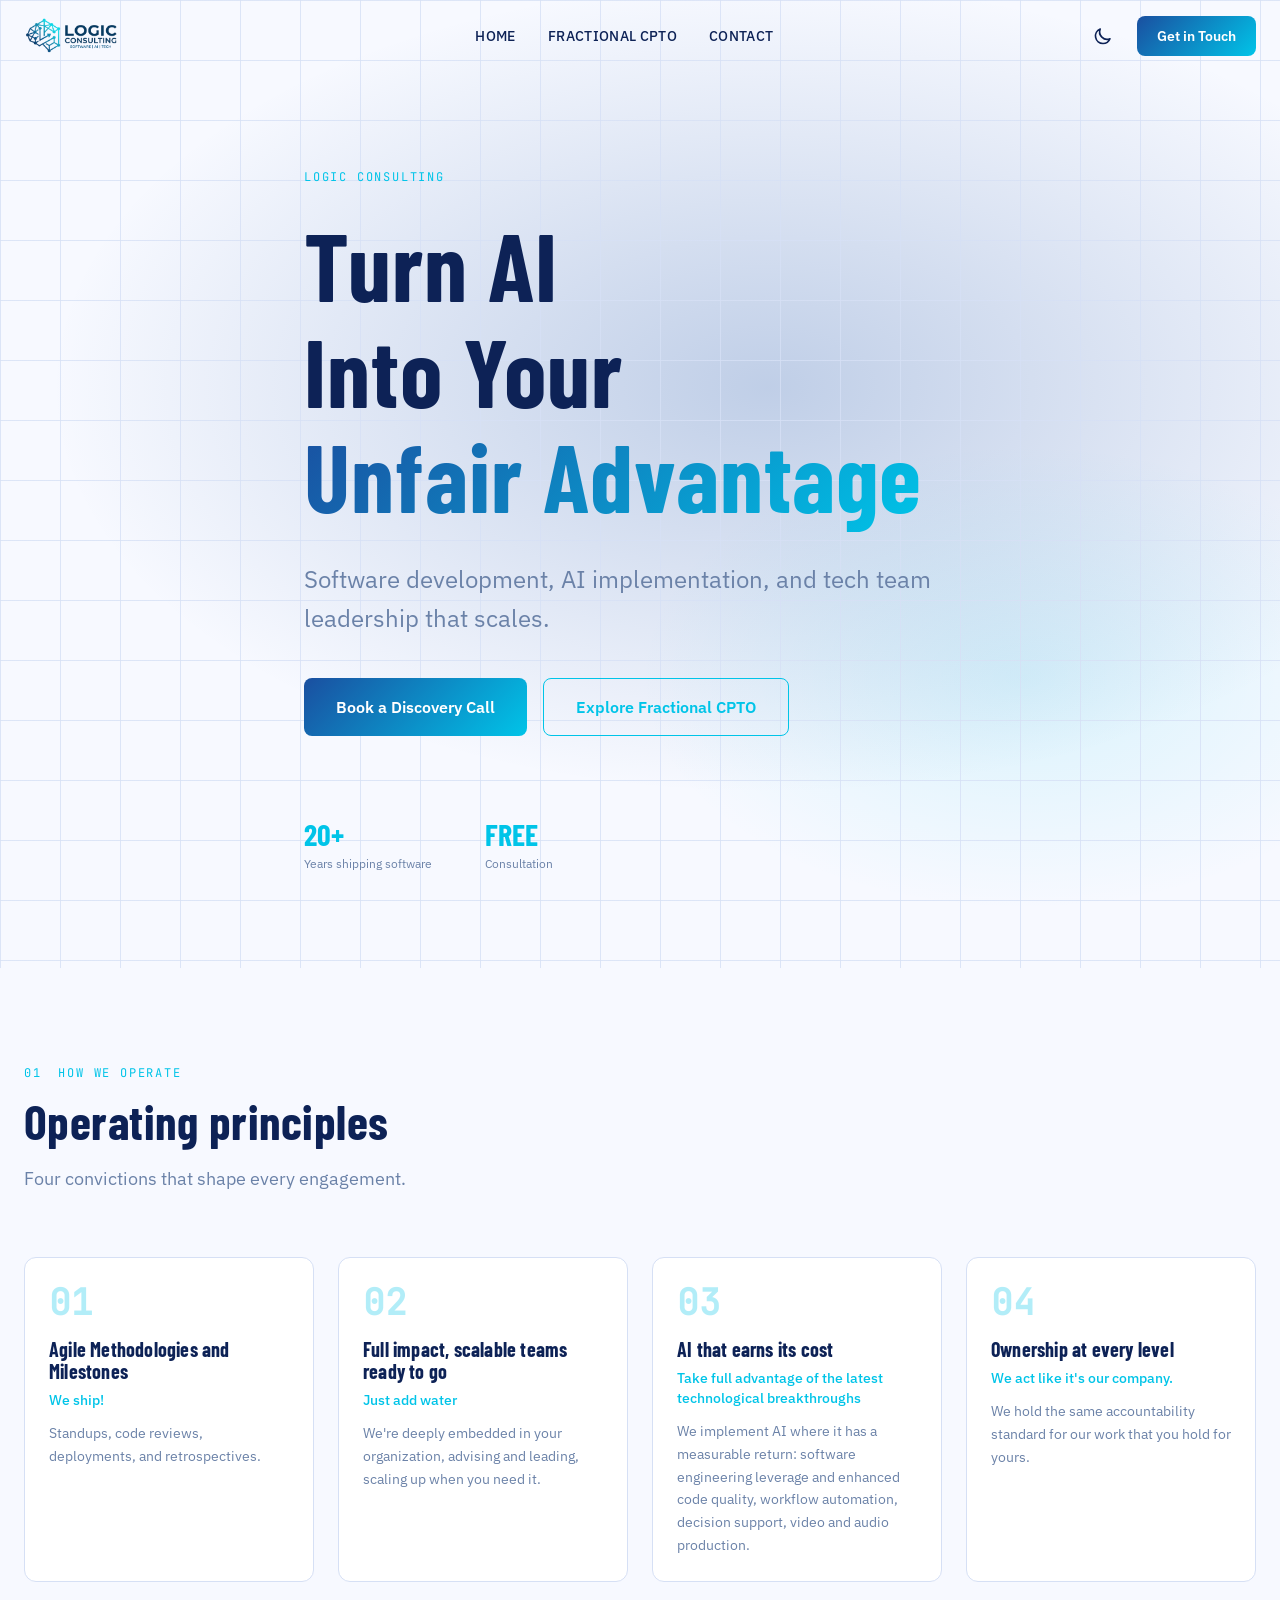
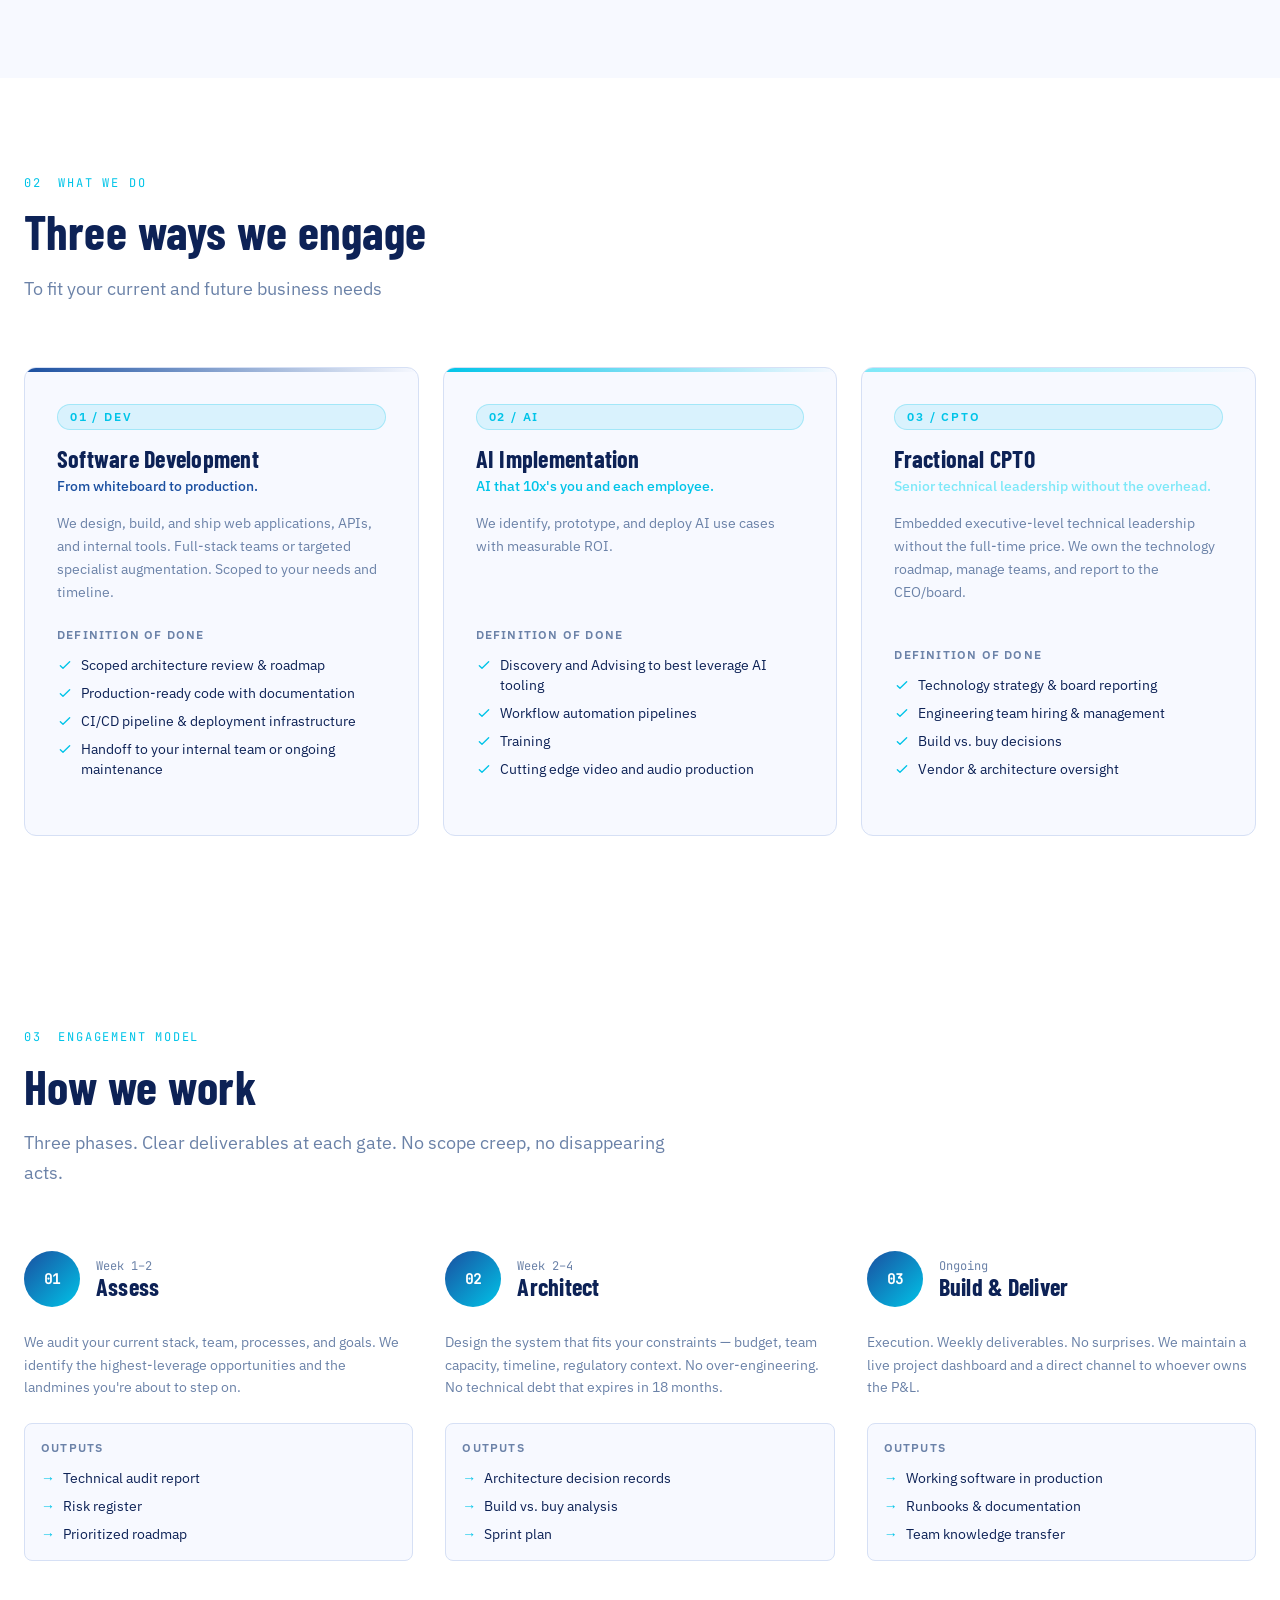
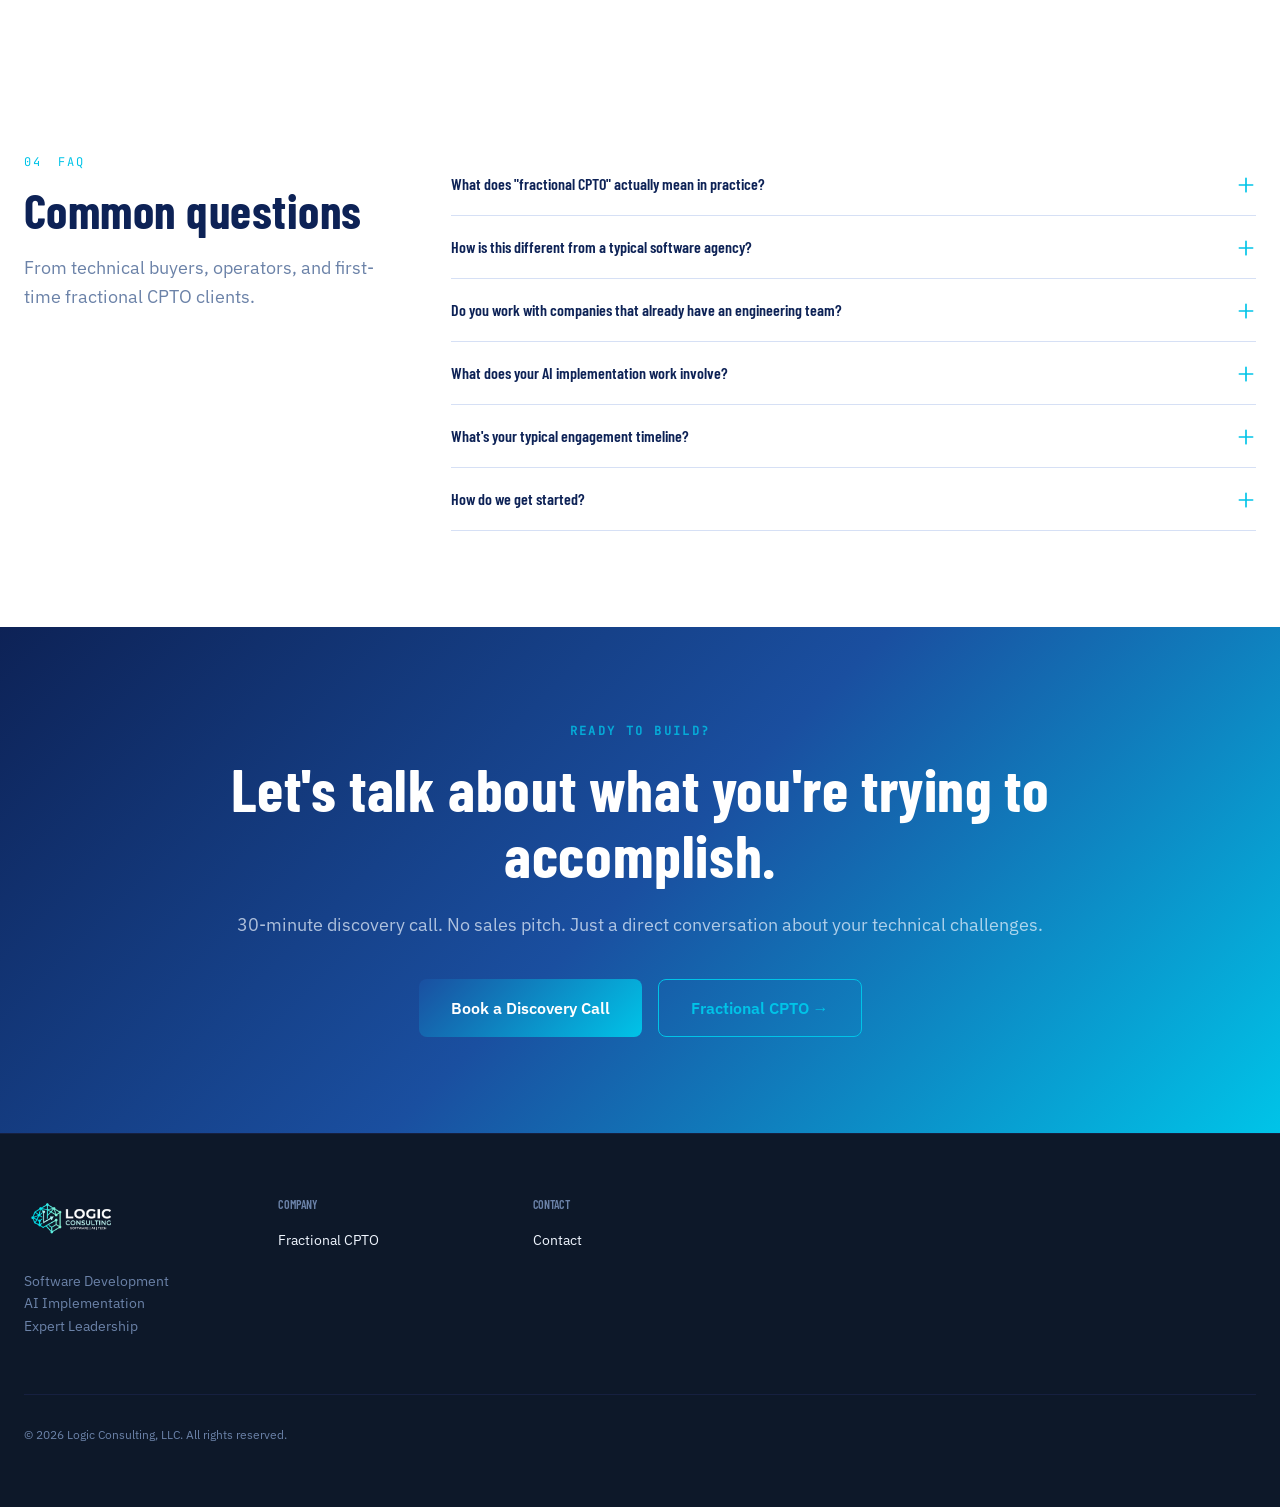
==== commit af47a41a: "Deploy: d45e7812119bad50d03623f2eafca07c47a93f03 iscott/logicsw.com@d45e7812119bad50d03623f2eafca07c" ====
--- a/index.html
+++ b/index.html
@@ -17,7 +17,7 @@
 Turn AI<br data-astro-cid-ewxirvlt>
 Into Your<br data-astro-cid-ewxirvlt> <span class="hero-accent" data-astro-cid-ewxirvlt>Unfair Advantage</span> </h1> <p class="text-xl lg:text-2xl leading-relaxed mb-10 max-w-2xl" style="color: var(--color-muted);" data-astro-cid-ewxirvlt>
 Software development, AI implementation, and tech team leadership that scales.
-</p> <div class="flex flex-wrap gap-4" data-astro-cid-ewxirvlt> <a href="/contact" data-astro-cid-6ygtcg62="true" class="inline-flex items-center justify-center gap-2 font-semibold rounded-lg transition-all duration-200 focus-visible:outline focus-visible:outline-2 focus-visible:outline-offset-2 focus-visible:outline-cyan-400 px-8 py-4 text-base btn-primary"> Book a Discovery Call </a> <a href="/services/fractional-cpto" data-astro-cid-6ygtcg62="true" class="inline-flex items-center justify-center gap-2 font-semibold rounded-lg transition-all duration-200 focus-visible:outline focus-visible:outline-2 focus-visible:outline-offset-2 focus-visible:outline-cyan-400 px-8 py-4 text-base btn-ghost"> Explore Fractional CPTO </a> </div> </div> <div class="mt-20 grid grid-cols-3 gap-8 max-w-lg" data-astro-cid-ewxirvlt> <div data-astro-cid-ewxirvlt> <p class="text-3xl font-bold" style="font-family: var(--font-display); color: var(--color-cyan);" data-astro-cid-ewxirvlt>20+</p> <p class="text-xs mt-1" style="color: var(--color-muted);" data-astro-cid-ewxirvlt>Years shipping software</p> </div><div data-astro-cid-ewxirvlt> <p class="text-3xl font-bold" style="font-family: var(--font-display); color: var(--color-cyan);" data-astro-cid-ewxirvlt>FREE</p> <p class="text-xs mt-1" style="color: var(--color-muted);" data-astro-cid-ewxirvlt>Consultation</p> </div> </div> </div> </section> <section class="py-24 section-philosophy" data-astro-cid-cxuxedez> <div class="max-w-7xl mx-auto px-6" data-astro-cid-cxuxedez> <div class="mb-12 lg:mb-16"> <p class="section-number mb-3"> <span class="mr-2">01</span> How We Operate </p> <h2 class="text-4xl lg:text-5xl font-bold mb-4" style="font-family: var(--font-display);"> Operating principles </h2> <p class="text-lg leading-relaxed max-w-2xl" style="color: var(--color-muted);"> Four convictions that shape every engagement. </p> </div> <div class="grid grid-cols-1 md:grid-cols-2 lg:grid-cols-4 gap-6" data-astro-cid-cxuxedez> <div class="reveal pillar-card group relative rounded-xl p-6 cursor-default overflow-hidden" style="background: var(--color-surface); border: 1px solid var(--color-border);" data-astro-cid-cxuxedez> <div class="pillar-bg-accent absolute inset-0 opacity-0 group-hover:opacity-100 transition-opacity duration-300 pointer-events-none" aria-hidden="true" data-astro-cid-cxuxedez></div> <div class="relative z-10" data-astro-cid-cxuxedez> <p class="text-4xl font-bold mb-4" style="font-family: var(--font-mono); color: rgba(0, 196, 232, 0.3);" data-astro-cid-cxuxedez>01</p> <h3 class="text-xl font-bold mb-2" style="font-family: var(--font-display);" data-astro-cid-cxuxedez>Execution over theater</h3> <p class="text-sm font-medium mb-3" style="color: var(--color-cyan);" data-astro-cid-cxuxedez>We ship.</p> <p class="text-sm leading-relaxed pillar-detail" style="color: var(--color-muted);" data-astro-cid-cxuxedez>Strategy decks are easy. Standups, code reviews, deployments, and honest post-mortems are how we operate.</p> </div> </div><div class="reveal pillar-card group relative rounded-xl p-6 cursor-default overflow-hidden" style="background: var(--color-surface); border: 1px solid var(--color-border);" data-astro-cid-cxuxedez> <div class="pillar-bg-accent absolute inset-0 opacity-0 group-hover:opacity-100 transition-opacity duration-300 pointer-events-none" aria-hidden="true" data-astro-cid-cxuxedez></div> <div class="relative z-10" data-astro-cid-cxuxedez> <p class="text-4xl font-bold mb-4" style="font-family: var(--font-mono); color: rgba(0, 196, 232, 0.3);" data-astro-cid-cxuxedez>02</p> <h3 class="text-xl font-bold mb-2" style="font-family: var(--font-display);" data-astro-cid-cxuxedez>Fractional ≠ part-time</h3> <p class="text-sm font-medium mb-3" style="color: var(--color-cyan);" data-astro-cid-cxuxedez>Full engagement, scoped right.</p> <p class="text-sm leading-relaxed pillar-detail" style="color: var(--color-muted);" data-astro-cid-cxuxedez>A fractional CPTO is not a part-time hire. We&#39;re deeply embedded in your organization, making real decisions with real consequences.</p> </div> </div><div class="reveal pillar-card group relative rounded-xl p-6 cursor-default overflow-hidden" style="background: var(--color-surface); border: 1px solid var(--color-border);" data-astro-cid-cxuxedez> <div class="pillar-bg-accent absolute inset-0 opacity-0 group-hover:opacity-100 transition-opacity duration-300 pointer-events-none" aria-hidden="true" data-astro-cid-cxuxedez></div> <div class="relative z-10" data-astro-cid-cxuxedez> <p class="text-4xl font-bold mb-4" style="font-family: var(--font-mono); color: rgba(0, 196, 232, 0.3);" data-astro-cid-cxuxedez>03</p> <h3 class="text-xl font-bold mb-2" style="font-family: var(--font-display);" data-astro-cid-cxuxedez>AI that earns its cost</h3> <p class="text-sm font-medium mb-3" style="color: var(--color-cyan);" data-astro-cid-cxuxedez>Take full advantage of the latest technological breakthroughs</p> <p class="text-sm leading-relaxed pillar-detail" style="color: var(--color-muted);" data-astro-cid-cxuxedez>We implement AI where it has a measurable return: software engineering leverage and enhanced code quality, workflow automation, decision support, video and audio production.</p> </div> </div><div class="reveal pillar-card group relative rounded-xl p-6 cursor-default overflow-hidden" style="background: var(--color-surface); border: 1px solid var(--color-border);" data-astro-cid-cxuxedez> <div class="pillar-bg-accent absolute inset-0 opacity-0 group-hover:opacity-100 transition-opacity duration-300 pointer-events-none" aria-hidden="true" data-astro-cid-cxuxedez></div> <div class="relative z-10" data-astro-cid-cxuxedez> <p class="text-4xl font-bold mb-4" style="font-family: var(--font-mono); color: rgba(0, 196, 232, 0.3);" data-astro-cid-cxuxedez>04</p> <h3 class="text-xl font-bold mb-2" style="font-family: var(--font-display);" data-astro-cid-cxuxedez>Ownership at every level</h3> <p class="text-sm font-medium mb-3" style="color: var(--color-cyan);" data-astro-cid-cxuxedez>We act like it&#39;s our company.</p> <p class="text-sm leading-relaxed pillar-detail" style="color: var(--color-muted);" data-astro-cid-cxuxedez>We hold the same accountability standard for our work that you hold for yours. That means surfacing hard truths early and protecting timelines.</p> </div> </div> </div> </div> </section> <section class="py-24 section-services" style="background: var(--color-surface);" data-astro-cid-7fsfp5w6> <div class="max-w-7xl mx-auto px-6" data-astro-cid-7fsfp5w6> <div class="mb-12 lg:mb-16"> <p class="section-number mb-3"> <span class="mr-2">02</span> What We Do </p> <h2 class="text-4xl lg:text-5xl font-bold mb-4" style="font-family: var(--font-display);"> Three ways we engage </h2> <p class="text-lg leading-relaxed max-w-2xl" style="color: var(--color-muted);"> To fit your current and future business needs </p> </div> <div class="grid grid-cols-1 lg:grid-cols-3 gap-6" data-astro-cid-7fsfp5w6> <div class="reveal service-card flex flex-col rounded-xl overflow-hidden" style="background: var(--color-bg); border: 1px solid var(--color-border);" data-astro-cid-7fsfp5w6> <div class="service-card-bar h-1" style="background: linear-gradient(90deg, var(--color-blue), transparent);" data-astro-cid-7fsfp5w6></div> <div class="flex flex-col flex-1 p-8" data-astro-cid-7fsfp5w6> <span class="inline-block text-xs font-semibold tracking-[0.15em] uppercase px-3 py-1 rounded-full" style="background: rgba(0, 196, 232, 0.12); color: var(--color-cyan); border: 1px solid rgba(0, 196, 232, 0.25);"> 01 / DEV </span> <h3 class="text-2xl font-bold mt-4 mb-1" style="font-family: var(--font-display);" data-astro-cid-7fsfp5w6>Software Development</h3> <p class="text-sm font-medium mb-4" style="color: var(--color-blue);" data-astro-cid-7fsfp5w6>From whiteboard to production.</p> <p class="text-sm leading-relaxed mb-6 flex-1" style="color: var(--color-muted);" data-astro-cid-7fsfp5w6>We design, build, and ship web applications, APIs, and internal tools. Full-stack teams or targeted specialist augmentation. Scoped to your needs and timeline.</p> <div class="mb-6" data-astro-cid-7fsfp5w6> <p class="text-xs font-semibold tracking-widest uppercase mb-3" style="color: var(--color-muted);" data-astro-cid-7fsfp5w6>Definition of Done</p> <ul class="space-y-2" data-astro-cid-7fsfp5w6> <li class="flex items-start gap-2 text-sm" data-astro-cid-7fsfp5w6> <span class="mt-0.5 shrink-0" style="color: var(--color-cyan);" data-astro-cid-7fsfp5w6> <svg class="w-4 h-4" fill="none" stroke="currentColor" viewBox="0 0 24 24" data-astro-cid-7fsfp5w6> <path stroke-linecap="round" stroke-linejoin="round" stroke-width="2" d="M5 13l4 4L19 7" data-astro-cid-7fsfp5w6></path> </svg> </span> Scoped architecture review &amp; roadmap </li><li class="flex items-start gap-2 text-sm" data-astro-cid-7fsfp5w6> <span class="mt-0.5 shrink-0" style="color: var(--color-cyan);" data-astro-cid-7fsfp5w6> <svg class="w-4 h-4" fill="none" stroke="currentColor" viewBox="0 0 24 24" data-astro-cid-7fsfp5w6> <path stroke-linecap="round" stroke-linejoin="round" stroke-width="2" d="M5 13l4 4L19 7" data-astro-cid-7fsfp5w6></path> </svg> </span> Production-ready code with documentation </li><li class="flex items-start gap-2 text-sm" data-astro-cid-7fsfp5w6> <span class="mt-0.5 shrink-0" style="color: var(--color-cyan);" data-astro-cid-7fsfp5w6> <svg class="w-4 h-4" fill="none" stroke="currentColor" viewBox="0 0 24 24" data-astro-cid-7fsfp5w6> <path stroke-linecap="round" stroke-linejoin="round" stroke-width="2" d="M5 13l4 4L19 7" data-astro-cid-7fsfp5w6></path> </svg> </span> CI/CD pipeline &amp; deployment infrastructure </li><li class="flex items-start gap-2 text-sm" data-astro-cid-7fsfp5w6> <span class="mt-0.5 shrink-0" style="color: var(--color-cyan);" data-astro-cid-7fsfp5w6> <svg class="w-4 h-4" fill="none" stroke="currentColor" viewBox="0 0 24 24" data-astro-cid-7fsfp5w6> <path stroke-linecap="round" stroke-linejoin="round" stroke-width="2" d="M5 13l4 4L19 7" data-astro-cid-7fsfp5w6></path> </svg> </span> Handoff to your internal team or ongoing maintenance </li> </ul> </div>  </div> </div><div class="reveal service-card flex flex-col rounded-xl overflow-hidden" style="background: var(--color-bg); border: 1px solid var(--color-border);" data-astro-cid-7fsfp5w6> <div class="service-card-bar h-1" style="background: linear-gradient(90deg, var(--color-cyan), transparent);" data-astro-cid-7fsfp5w6></div> <div class="flex flex-col flex-1 p-8" data-astro-cid-7fsfp5w6> <span class="inline-block text-xs font-semibold tracking-[0.15em] uppercase px-3 py-1 rounded-full" style="background: rgba(0, 196, 232, 0.12); color: var(--color-cyan); border: 1px solid rgba(0, 196, 232, 0.25);"> 02 / AI </span> <h3 class="text-2xl font-bold mt-4 mb-1" style="font-family: var(--font-display);" data-astro-cid-7fsfp5w6>AI Implementation</h3> <p class="text-sm font-medium mb-4" style="color: var(--color-cyan);" data-astro-cid-7fsfp5w6>AI that 10x&#39;s you and each employee.</p> <p class="text-sm leading-relaxed mb-6 flex-1" style="color: var(--color-muted);" data-astro-cid-7fsfp5w6>We identify, prototype, and deploy AI use cases with measurable ROI.</p> <div class="mb-6" data-astro-cid-7fsfp5w6> <p class="text-xs font-semibold tracking-widest uppercase mb-3" style="color: var(--color-muted);" data-astro-cid-7fsfp5w6>Definition of Done</p> <ul class="space-y-2" data-astro-cid-7fsfp5w6> <li class="flex items-start gap-2 text-sm" data-astro-cid-7fsfp5w6> <span class="mt-0.5 shrink-0" style="color: var(--color-cyan);" data-astro-cid-7fsfp5w6> <svg class="w-4 h-4" fill="none" stroke="currentColor" viewBox="0 0 24 24" data-astro-cid-7fsfp5w6> <path stroke-linecap="round" stroke-linejoin="round" stroke-width="2" d="M5 13l4 4L19 7" data-astro-cid-7fsfp5w6></path> </svg> </span> Discovery and Advising to best leverage AI tooling </li><li class="flex items-start gap-2 text-sm" data-astro-cid-7fsfp5w6> <span class="mt-0.5 shrink-0" style="color: var(--color-cyan);" data-astro-cid-7fsfp5w6> <svg class="w-4 h-4" fill="none" stroke="currentColor" viewBox="0 0 24 24" data-astro-cid-7fsfp5w6> <path stroke-linecap="round" stroke-linejoin="round" stroke-width="2" d="M5 13l4 4L19 7" data-astro-cid-7fsfp5w6></path> </svg> </span> Workflow automation pipelines </li><li class="flex items-start gap-2 text-sm" data-astro-cid-7fsfp5w6> <span class="mt-0.5 shrink-0" style="color: var(--color-cyan);" data-astro-cid-7fsfp5w6> <svg class="w-4 h-4" fill="none" stroke="currentColor" viewBox="0 0 24 24" data-astro-cid-7fsfp5w6> <path stroke-linecap="round" stroke-linejoin="round" stroke-width="2" d="M5 13l4 4L19 7" data-astro-cid-7fsfp5w6></path> </svg> </span> Training </li><li class="flex items-start gap-2 text-sm" data-astro-cid-7fsfp5w6> <span class="mt-0.5 shrink-0" style="color: var(--color-cyan);" data-astro-cid-7fsfp5w6> <svg class="w-4 h-4" fill="none" stroke="currentColor" viewBox="0 0 24 24" data-astro-cid-7fsfp5w6> <path stroke-linecap="round" stroke-linejoin="round" stroke-width="2" d="M5 13l4 4L19 7" data-astro-cid-7fsfp5w6></path> </svg> </span> Cutting edge video and audio production </li> </ul> </div>  </div> </div><div class="reveal service-card flex flex-col rounded-xl overflow-hidden" style="background: var(--color-bg); border: 1px solid var(--color-border);" data-astro-cid-7fsfp5w6> <div class="service-card-bar h-1" style="background: linear-gradient(90deg, #7DE8F8, transparent);" data-astro-cid-7fsfp5w6></div> <div class="flex flex-col flex-1 p-8" data-astro-cid-7fsfp5w6> <span class="inline-block text-xs font-semibold tracking-[0.15em] uppercase px-3 py-1 rounded-full" style="background: rgba(0, 196, 232, 0.12); color: var(--color-cyan); border: 1px solid rgba(0, 196, 232, 0.25);"> 03 / CPTO </span> <h3 class="text-2xl font-bold mt-4 mb-1" style="font-family: var(--font-display);" data-astro-cid-7fsfp5w6>Fractional CPTO</h3> <p class="text-sm font-medium mb-4" style="color: #7DE8F8;" data-astro-cid-7fsfp5w6>Senior technical leadership without the overhead.</p> <p class="text-sm leading-relaxed mb-6 flex-1" style="color: var(--color-muted);" data-astro-cid-7fsfp5w6>Embedded executive-level technical leadership without the full-time price. We own the technology roadmap, manage teams, and report to the CEO/board.</p> <div class="mb-6" data-astro-cid-7fsfp5w6> <p class="text-xs font-semibold tracking-widest uppercase mb-3" style="color: var(--color-muted);" data-astro-cid-7fsfp5w6>Definition of Done</p> <ul class="space-y-2" data-astro-cid-7fsfp5w6> <li class="flex items-start gap-2 text-sm" data-astro-cid-7fsfp5w6> <span class="mt-0.5 shrink-0" style="color: var(--color-cyan);" data-astro-cid-7fsfp5w6> <svg class="w-4 h-4" fill="none" stroke="currentColor" viewBox="0 0 24 24" data-astro-cid-7fsfp5w6> <path stroke-linecap="round" stroke-linejoin="round" stroke-width="2" d="M5 13l4 4L19 7" data-astro-cid-7fsfp5w6></path> </svg> </span> Technology strategy &amp; board reporting </li><li class="flex items-start gap-2 text-sm" data-astro-cid-7fsfp5w6> <span class="mt-0.5 shrink-0" style="color: var(--color-cyan);" data-astro-cid-7fsfp5w6> <svg class="w-4 h-4" fill="none" stroke="currentColor" viewBox="0 0 24 24" data-astro-cid-7fsfp5w6> <path stroke-linecap="round" stroke-linejoin="round" stroke-width="2" d="M5 13l4 4L19 7" data-astro-cid-7fsfp5w6></path> </svg> </span> Engineering team hiring &amp; management </li><li class="flex items-start gap-2 text-sm" data-astro-cid-7fsfp5w6> <span class="mt-0.5 shrink-0" style="color: var(--color-cyan);" data-astro-cid-7fsfp5w6> <svg class="w-4 h-4" fill="none" stroke="currentColor" viewBox="0 0 24 24" data-astro-cid-7fsfp5w6> <path stroke-linecap="round" stroke-linejoin="round" stroke-width="2" d="M5 13l4 4L19 7" data-astro-cid-7fsfp5w6></path> </svg> </span> Build vs. buy decisions </li><li class="flex items-start gap-2 text-sm" data-astro-cid-7fsfp5w6> <span class="mt-0.5 shrink-0" style="color: var(--color-cyan);" data-astro-cid-7fsfp5w6> <svg class="w-4 h-4" fill="none" stroke="currentColor" viewBox="0 0 24 24" data-astro-cid-7fsfp5w6> <path stroke-linecap="round" stroke-linejoin="round" stroke-width="2" d="M5 13l4 4L19 7" data-astro-cid-7fsfp5w6></path> </svg> </span> Vendor &amp; architecture oversight </li> </ul> </div>  </div> </div> </div> </div> </section> <section class="py-24 section-how" style="background: var(--color-surface);" data-astro-cid-dvfvrvee> <div class="max-w-7xl mx-auto px-6" data-astro-cid-dvfvrvee> <div class="mb-12 lg:mb-16"> <p class="section-number mb-3"> <span class="mr-2">03</span> Engagement Model </p> <h2 class="text-4xl lg:text-5xl font-bold mb-4" style="font-family: var(--font-display);"> How we work </h2> <p class="text-lg leading-relaxed max-w-2xl" style="color: var(--color-muted);"> Three phases. Clear deliverables at each gate. No scope creep, no disappearing acts. </p> </div> <div class="relative" data-astro-cid-dvfvrvee> <!-- <div class="hidden lg:block absolute top-8 left-[calc(16.67%+1rem)] right-[calc(16.67%+1rem)] h-px" style="background: linear-gradient(90deg, transparent, var(--color-cyan), transparent);"></div> --> <div class="grid grid-cols-1 lg:grid-cols-3 gap-8" data-astro-cid-dvfvrvee> <div class="reveal how-card relative" data-astro-cid-dvfvrvee> <div class="flex items-center gap-4 mb-6" data-astro-cid-dvfvrvee> <div class="w-14 h-14 rounded-full flex items-center justify-center text-sm font-bold shrink-0" style="background: var(--gradient-cyan); color: #fff; font-family: var(--font-mono);" data-astro-cid-dvfvrvee> 01 </div> <div data-astro-cid-dvfvrvee> <p class="text-xs" style="color: var(--color-muted); font-family: var(--font-mono);" data-astro-cid-dvfvrvee>Week 1–2</p> <h3 class="text-2xl font-bold" style="font-family: var(--font-display);" data-astro-cid-dvfvrvee>Assess</h3> </div> </div> <p class="text-sm leading-relaxed mb-6" style="color: var(--color-muted);" data-astro-cid-dvfvrvee>We audit your current stack, team, processes, and goals. We identify the highest-leverage opportunities and the landmines you&#39;re about to step on.</p> <div class="rounded-lg p-4" style="background: var(--color-bg); border: 1px solid var(--color-border);" data-astro-cid-dvfvrvee> <p class="text-xs font-semibold tracking-widest uppercase mb-3" style="color: var(--color-muted);" data-astro-cid-dvfvrvee>Outputs</p> <ul class="space-y-2" data-astro-cid-dvfvrvee> <li class="flex items-center gap-2 text-sm" data-astro-cid-dvfvrvee> <span style="color: var(--color-cyan);" data-astro-cid-dvfvrvee>→</span> Technical audit report </li><li class="flex items-center gap-2 text-sm" data-astro-cid-dvfvrvee> <span style="color: var(--color-cyan);" data-astro-cid-dvfvrvee>→</span> Risk register </li><li class="flex items-center gap-2 text-sm" data-astro-cid-dvfvrvee> <span style="color: var(--color-cyan);" data-astro-cid-dvfvrvee>→</span> Prioritized roadmap </li> </ul> </div> </div><div class="reveal how-card relative" data-astro-cid-dvfvrvee> <div class="flex items-center gap-4 mb-6" data-astro-cid-dvfvrvee> <div class="w-14 h-14 rounded-full flex items-center justify-center text-sm font-bold shrink-0" style="background: var(--gradient-cyan); color: #fff; font-family: var(--font-mono);" data-astro-cid-dvfvrvee> 02 </div> <div data-astro-cid-dvfvrvee> <p class="text-xs" style="color: var(--color-muted); font-family: var(--font-mono);" data-astro-cid-dvfvrvee>Week 2–4</p> <h3 class="text-2xl font-bold" style="font-family: var(--font-display);" data-astro-cid-dvfvrvee>Architect</h3> </div> </div> <p class="text-sm leading-relaxed mb-6" style="color: var(--color-muted);" data-astro-cid-dvfvrvee>Design the system that fits your constraints — budget, team capacity, timeline, regulatory context. No over-engineering. No technical debt that expires in 18 months.</p> <div class="rounded-lg p-4" style="background: var(--color-bg); border: 1px solid var(--color-border);" data-astro-cid-dvfvrvee> <p class="text-xs font-semibold tracking-widest uppercase mb-3" style="color: var(--color-muted);" data-astro-cid-dvfvrvee>Outputs</p> <ul class="space-y-2" data-astro-cid-dvfvrvee> <li class="flex items-center gap-2 text-sm" data-astro-cid-dvfvrvee> <span style="color: var(--color-cyan);" data-astro-cid-dvfvrvee>→</span> Architecture decision records </li><li class="flex items-center gap-2 text-sm" data-astro-cid-dvfvrvee> <span style="color: var(--color-cyan);" data-astro-cid-dvfvrvee>→</span> Build vs. buy analysis </li><li class="flex items-center gap-2 text-sm" data-astro-cid-dvfvrvee> <span style="color: var(--color-cyan);" data-astro-cid-dvfvrvee>→</span> Sprint plan </li> </ul> </div> </div><div class="reveal how-card relative" data-astro-cid-dvfvrvee> <div class="flex items-center gap-4 mb-6" data-astro-cid-dvfvrvee> <div class="w-14 h-14 rounded-full flex items-center justify-center text-sm font-bold shrink-0" style="background: var(--gradient-cyan); color: #fff; font-family: var(--font-mono);" data-astro-cid-dvfvrvee> 03 </div> <div data-astro-cid-dvfvrvee> <p class="text-xs" style="color: var(--color-muted); font-family: var(--font-mono);" data-astro-cid-dvfvrvee>Ongoing</p> <h3 class="text-2xl font-bold" style="font-family: var(--font-display);" data-astro-cid-dvfvrvee>Build &amp; Deliver</h3> </div> </div> <p class="text-sm leading-relaxed mb-6" style="color: var(--color-muted);" data-astro-cid-dvfvrvee>Execution. Weekly deliverables. No surprises. We maintain a live project dashboard and a direct channel to whoever owns the P&amp;L.</p> <div class="rounded-lg p-4" style="background: var(--color-bg); border: 1px solid var(--color-border);" data-astro-cid-dvfvrvee> <p class="text-xs font-semibold tracking-widest uppercase mb-3" style="color: var(--color-muted);" data-astro-cid-dvfvrvee>Outputs</p> <ul class="space-y-2" data-astro-cid-dvfvrvee> <li class="flex items-center gap-2 text-sm" data-astro-cid-dvfvrvee> <span style="color: var(--color-cyan);" data-astro-cid-dvfvrvee>→</span> Working software in production </li><li class="flex items-center gap-2 text-sm" data-astro-cid-dvfvrvee> <span style="color: var(--color-cyan);" data-astro-cid-dvfvrvee>→</span> Runbooks &amp; documentation </li><li class="flex items-center gap-2 text-sm" data-astro-cid-dvfvrvee> <span style="color: var(--color-cyan);" data-astro-cid-dvfvrvee>→</span> Team knowledge transfer </li> </ul> </div> </div> </div> </div> </div> </section> <section class="py-24 section-faq" style="background: var(--color-surface);" data-astro-cid-dairopq3> <div class="max-w-7xl mx-auto px-6" data-astro-cid-dairopq3> <div class="grid grid-cols-1 lg:grid-cols-3 gap-12" data-astro-cid-dairopq3> <div class="lg:col-span-1" data-astro-cid-dairopq3> <div class="mb-12 lg:mb-16"> <p class="section-number mb-3"> <span class="mr-2">04</span> FAQ </p> <h2 class="text-4xl lg:text-5xl font-bold mb-4" style="font-family: var(--font-display);"> Common questions </h2> <p class="text-lg leading-relaxed max-w-2xl" style="color: var(--color-muted);"> From technical buyers, operators, and first-time fractional CPTO clients. </p> </div> </div> <div class="lg:col-span-2" data-astro-cid-dairopq3> <div class="space-y-0 faq-list" data-astro-cid-dairopq3> <details class="reveal faq-item group border-b" style="border-color: var(--color-border);" data-astro-cid-dairopq3> <summary class="flex items-start justify-between gap-4 py-5 cursor-pointer list-none font-semibold text-base leading-snug" style="font-family: var(--font-display);" data-astro-cid-dairopq3> What does &quot;fractional CPTO&quot; actually mean in practice? <span class="shrink-0 mt-0.5 transition-transform duration-200 group-open:rotate-45" style="color: var(--color-cyan);" data-astro-cid-dairopq3> <svg class="w-5 h-5" fill="none" stroke="currentColor" viewBox="0 0 24 24" data-astro-cid-dairopq3> <path stroke-linecap="round" stroke-linejoin="round" stroke-width="2" d="M12 4v16m8-8H4" data-astro-cid-dairopq3></path> </svg> </span> </summary> <p class="pb-6 text-sm leading-relaxed" style="color: var(--color-muted);" data-astro-cid-dairopq3>It means you get a senior technical executive (Chief Product and Technology Officer) who is embedded in your company — attending your leadership meetings, managing your engineering team, making real architecture decisions — but structured as a contract engagement rather than a full-time hire. Typically 20–40 hours per month. You get executive-level judgment without the $300k+ fully-loaded cost.</p> </details><details class="reveal faq-item group border-b" style="border-color: var(--color-border);" data-astro-cid-dairopq3> <summary class="flex items-start justify-between gap-4 py-5 cursor-pointer list-none font-semibold text-base leading-snug" style="font-family: var(--font-display);" data-astro-cid-dairopq3> How is this different from a typical software agency? <span class="shrink-0 mt-0.5 transition-transform duration-200 group-open:rotate-45" style="color: var(--color-cyan);" data-astro-cid-dairopq3> <svg class="w-5 h-5" fill="none" stroke="currentColor" viewBox="0 0 24 24" data-astro-cid-dairopq3> <path stroke-linecap="round" stroke-linejoin="round" stroke-width="2" d="M12 4v16m8-8H4" data-astro-cid-dairopq3></path> </svg> </span> </summary> <p class="pb-6 text-sm leading-relaxed" style="color: var(--color-muted);" data-astro-cid-dairopq3>Most agencies optimize for scope and billable hours. We optimize for outcomes. We will tell you when you don&#39;t need something, recommend against a build if a SaaS tool covers 90% of the need, and we measure success by what ships and works — not by hours logged.</p> </details><details class="reveal faq-item group border-b" style="border-color: var(--color-border);" data-astro-cid-dairopq3> <summary class="flex items-start justify-between gap-4 py-5 cursor-pointer list-none font-semibold text-base leading-snug" style="font-family: var(--font-display);" data-astro-cid-dairopq3> Do you work with companies that already have an engineering team? <span class="shrink-0 mt-0.5 transition-transform duration-200 group-open:rotate-45" style="color: var(--color-cyan);" data-astro-cid-dairopq3> <svg class="w-5 h-5" fill="none" stroke="currentColor" viewBox="0 0 24 24" data-astro-cid-dairopq3> <path stroke-linecap="round" stroke-linejoin="round" stroke-width="2" d="M12 4v16m8-8H4" data-astro-cid-dairopq3></path> </svg> </span> </summary> <p class="pb-6 text-sm leading-relaxed" style="color: var(--color-muted);" data-astro-cid-dairopq3>Yes — and that&#39;s often our best engagement model. We work alongside your existing team as a technical leadership layer, a senior architect, or a specialist for a specific initiative your team doesn&#39;t have bandwidth for.</p> </details><details class="reveal faq-item group border-b" style="border-color: var(--color-border);" data-astro-cid-dairopq3> <summary class="flex items-start justify-between gap-4 py-5 cursor-pointer list-none font-semibold text-base leading-snug" style="font-family: var(--font-display);" data-astro-cid-dairopq3> What does your AI implementation work involve? <span class="shrink-0 mt-0.5 transition-transform duration-200 group-open:rotate-45" style="color: var(--color-cyan);" data-astro-cid-dairopq3> <svg class="w-5 h-5" fill="none" stroke="currentColor" viewBox="0 0 24 24" data-astro-cid-dairopq3> <path stroke-linecap="round" stroke-linejoin="round" stroke-width="2" d="M12 4v16m8-8H4" data-astro-cid-dairopq3></path> </svg> </span> </summary> <p class="pb-6 text-sm leading-relaxed" style="color: var(--color-muted);" data-astro-cid-dairopq3>It starts with a use-case discovery process where we identify where AI creates measurable ROI in your specific workflow. We prototype, validate, and then build production-grade systems. We don&#39;t hand you a prompt wrapper and call it an AI product — we build real systems with monitoring, accuracy tracking, and fallback logic.</p> </details><details class="reveal faq-item group border-b" style="border-color: var(--color-border);" data-astro-cid-dairopq3> <summary class="flex items-start justify-between gap-4 py-5 cursor-pointer list-none font-semibold text-base leading-snug" style="font-family: var(--font-display);" data-astro-cid-dairopq3> What&#39;s your typical engagement timeline? <span class="shrink-0 mt-0.5 transition-transform duration-200 group-open:rotate-45" style="color: var(--color-cyan);" data-astro-cid-dairopq3> <svg class="w-5 h-5" fill="none" stroke="currentColor" viewBox="0 0 24 24" data-astro-cid-dairopq3> <path stroke-linecap="round" stroke-linejoin="round" stroke-width="2" d="M12 4v16m8-8H4" data-astro-cid-dairopq3></path> </svg> </span> </summary> <p class="pb-6 text-sm leading-relaxed" style="color: var(--color-muted);" data-astro-cid-dairopq3>Discovery and scoping: 1–2 weeks. Architecture and planning: 2–4 weeks. Execution: project-dependent, but we establish clear milestones and deliverable gates from the start. Most initial engagements run 3–6 months, with many continuing as ongoing partnerships.</p> </details><details class="reveal faq-item group border-b" style="border-color: var(--color-border);" data-astro-cid-dairopq3> <summary class="flex items-start justify-between gap-4 py-5 cursor-pointer list-none font-semibold text-base leading-snug" style="font-family: var(--font-display);" data-astro-cid-dairopq3> How do we get started? <span class="shrink-0 mt-0.5 transition-transform duration-200 group-open:rotate-45" style="color: var(--color-cyan);" data-astro-cid-dairopq3> <svg class="w-5 h-5" fill="none" stroke="currentColor" viewBox="0 0 24 24" data-astro-cid-dairopq3> <path stroke-linecap="round" stroke-linejoin="round" stroke-width="2" d="M12 4v16m8-8H4" data-astro-cid-dairopq3></path> </svg> </span> </summary> <p class="pb-6 text-sm leading-relaxed" style="color: var(--color-muted);" data-astro-cid-dairopq3>Book a 30-minute discovery call. We&#39;ll ask about your business, your current technical state, and what you&#39;re trying to accomplish. If there&#39;s a fit, we&#39;ll scope a proposal within one week.</p> </details> </div> </div> </div> </div> </section> <section class="py-24 cta-section" style="background: var(--gradient-brand);" data-astro-cid-j7pv25f6> <div class="max-w-4xl mx-auto px-6 text-center" data-astro-cid-j7pv25f6> <p class="text-xs font-semibold tracking-[0.2em] uppercase mb-4" style="color: rgba(0, 196, 232, 0.8); font-family: var(--font-mono);" data-astro-cid-j7pv25f6>Ready to build?</p> <h2 class="text-5xl lg:text-6xl font-bold mb-6" style="font-family: var(--font-display); color: #fff;" data-astro-cid-j7pv25f6>
+</p> <div class="flex flex-wrap gap-4" data-astro-cid-ewxirvlt> <a href="/contact" data-astro-cid-6ygtcg62="true" class="inline-flex items-center justify-center gap-2 font-semibold rounded-lg transition-all duration-200 focus-visible:outline focus-visible:outline-2 focus-visible:outline-offset-2 focus-visible:outline-cyan-400 px-8 py-4 text-base btn-primary"> Book a Discovery Call </a> <a href="/services/fractional-cpto" data-astro-cid-6ygtcg62="true" class="inline-flex items-center justify-center gap-2 font-semibold rounded-lg transition-all duration-200 focus-visible:outline focus-visible:outline-2 focus-visible:outline-offset-2 focus-visible:outline-cyan-400 px-8 py-4 text-base btn-ghost"> Explore Fractional CPTO </a> </div> </div> <div class="mt-20 grid grid-cols-3 gap-8 max-w-lg" data-astro-cid-ewxirvlt> <div data-astro-cid-ewxirvlt> <p class="text-3xl font-bold" style="font-family: var(--font-display); color: var(--color-cyan);" data-astro-cid-ewxirvlt>20+</p> <p class="text-xs mt-1" style="color: var(--color-muted);" data-astro-cid-ewxirvlt>Years shipping software</p> </div><div data-astro-cid-ewxirvlt> <p class="text-3xl font-bold" style="font-family: var(--font-display); color: var(--color-cyan);" data-astro-cid-ewxirvlt>FREE</p> <p class="text-xs mt-1" style="color: var(--color-muted);" data-astro-cid-ewxirvlt>Consultation</p> </div> </div> </div> </section> <section class="py-24 section-philosophy" data-astro-cid-cxuxedez> <div class="max-w-7xl mx-auto px-6" data-astro-cid-cxuxedez> <div class="mb-12 lg:mb-16"> <p class="section-number mb-3"> <span class="mr-2">01</span> How We Operate </p> <h2 class="text-4xl lg:text-5xl font-bold mb-4" style="font-family: var(--font-display);"> Operating principles </h2> <p class="text-lg leading-relaxed max-w-2xl" style="color: var(--color-muted);"> Four convictions that shape every engagement. </p> </div> <div class="grid grid-cols-1 md:grid-cols-2 lg:grid-cols-4 gap-6" data-astro-cid-cxuxedez> <div class="reveal pillar-card group relative rounded-xl p-6 cursor-default overflow-hidden" style="background: var(--color-surface); border: 1px solid var(--color-border);" data-astro-cid-cxuxedez> <div class="pillar-bg-accent absolute inset-0 opacity-0 group-hover:opacity-100 transition-opacity duration-300 pointer-events-none" aria-hidden="true" data-astro-cid-cxuxedez></div> <div class="relative z-10" data-astro-cid-cxuxedez> <p class="text-4xl font-bold mb-4" style="font-family: var(--font-mono); color: rgba(0, 196, 232, 0.3);" data-astro-cid-cxuxedez>01</p> <h3 class="text-xl font-bold mb-2" style="font-family: var(--font-display);" data-astro-cid-cxuxedez>Agile Methodologies and Milestones</h3> <p class="text-sm font-medium mb-3" style="color: var(--color-cyan);" data-astro-cid-cxuxedez>We ship!</p> <p class="text-sm leading-relaxed pillar-detail" style="color: var(--color-muted);" data-astro-cid-cxuxedez>Standups, code reviews, deployments, and retrospectives.</p> </div> </div><div class="reveal pillar-card group relative rounded-xl p-6 cursor-default overflow-hidden" style="background: var(--color-surface); border: 1px solid var(--color-border);" data-astro-cid-cxuxedez> <div class="pillar-bg-accent absolute inset-0 opacity-0 group-hover:opacity-100 transition-opacity duration-300 pointer-events-none" aria-hidden="true" data-astro-cid-cxuxedez></div> <div class="relative z-10" data-astro-cid-cxuxedez> <p class="text-4xl font-bold mb-4" style="font-family: var(--font-mono); color: rgba(0, 196, 232, 0.3);" data-astro-cid-cxuxedez>02</p> <h3 class="text-xl font-bold mb-2" style="font-family: var(--font-display);" data-astro-cid-cxuxedez>Full impact, scalable teams ready to go</h3> <p class="text-sm font-medium mb-3" style="color: var(--color-cyan);" data-astro-cid-cxuxedez>Just add water</p> <p class="text-sm leading-relaxed pillar-detail" style="color: var(--color-muted);" data-astro-cid-cxuxedez>We&#39;re deeply embedded in your organization, advising and leading, scaling up when you need it.</p> </div> </div><div class="reveal pillar-card group relative rounded-xl p-6 cursor-default overflow-hidden" style="background: var(--color-surface); border: 1px solid var(--color-border);" data-astro-cid-cxuxedez> <div class="pillar-bg-accent absolute inset-0 opacity-0 group-hover:opacity-100 transition-opacity duration-300 pointer-events-none" aria-hidden="true" data-astro-cid-cxuxedez></div> <div class="relative z-10" data-astro-cid-cxuxedez> <p class="text-4xl font-bold mb-4" style="font-family: var(--font-mono); color: rgba(0, 196, 232, 0.3);" data-astro-cid-cxuxedez>03</p> <h3 class="text-xl font-bold mb-2" style="font-family: var(--font-display);" data-astro-cid-cxuxedez>AI that earns its cost</h3> <p class="text-sm font-medium mb-3" style="color: var(--color-cyan);" data-astro-cid-cxuxedez>Take full advantage of the latest technological breakthroughs</p> <p class="text-sm leading-relaxed pillar-detail" style="color: var(--color-muted);" data-astro-cid-cxuxedez>We implement AI where it has a measurable return: software engineering leverage and enhanced code quality, workflow automation, decision support, video and audio production.</p> </div> </div><div class="reveal pillar-card group relative rounded-xl p-6 cursor-default overflow-hidden" style="background: var(--color-surface); border: 1px solid var(--color-border);" data-astro-cid-cxuxedez> <div class="pillar-bg-accent absolute inset-0 opacity-0 group-hover:opacity-100 transition-opacity duration-300 pointer-events-none" aria-hidden="true" data-astro-cid-cxuxedez></div> <div class="relative z-10" data-astro-cid-cxuxedez> <p class="text-4xl font-bold mb-4" style="font-family: var(--font-mono); color: rgba(0, 196, 232, 0.3);" data-astro-cid-cxuxedez>04</p> <h3 class="text-xl font-bold mb-2" style="font-family: var(--font-display);" data-astro-cid-cxuxedez>Ownership at every level</h3> <p class="text-sm font-medium mb-3" style="color: var(--color-cyan);" data-astro-cid-cxuxedez>We act like it&#39;s our company.</p> <p class="text-sm leading-relaxed pillar-detail" style="color: var(--color-muted);" data-astro-cid-cxuxedez>We hold the same accountability standard for our work that you hold for yours.</p> </div> </div> </div> </div> </section> <section class="py-24 section-services" style="background: var(--color-surface);" data-astro-cid-7fsfp5w6> <div class="max-w-7xl mx-auto px-6" data-astro-cid-7fsfp5w6> <div class="mb-12 lg:mb-16"> <p class="section-number mb-3"> <span class="mr-2">02</span> What We Do </p> <h2 class="text-4xl lg:text-5xl font-bold mb-4" style="font-family: var(--font-display);"> Three ways we engage </h2> <p class="text-lg leading-relaxed max-w-2xl" style="color: var(--color-muted);"> To fit your current and future business needs </p> </div> <div class="grid grid-cols-1 lg:grid-cols-3 gap-6" data-astro-cid-7fsfp5w6> <div class="reveal service-card flex flex-col rounded-xl overflow-hidden" style="background: var(--color-bg); border: 1px solid var(--color-border);" data-astro-cid-7fsfp5w6> <div class="service-card-bar h-1" style="background: linear-gradient(90deg, var(--color-blue), transparent);" data-astro-cid-7fsfp5w6></div> <div class="flex flex-col flex-1 p-8" data-astro-cid-7fsfp5w6> <span class="inline-block text-xs font-semibold tracking-[0.15em] uppercase px-3 py-1 rounded-full" style="background: rgba(0, 196, 232, 0.12); color: var(--color-cyan); border: 1px solid rgba(0, 196, 232, 0.25);"> 01 / DEV </span> <h3 class="text-2xl font-bold mt-4 mb-1" style="font-family: var(--font-display);" data-astro-cid-7fsfp5w6>Software Development</h3> <p class="text-sm font-medium mb-4" style="color: var(--color-blue);" data-astro-cid-7fsfp5w6>From whiteboard to production.</p> <p class="text-sm leading-relaxed mb-6 flex-1" style="color: var(--color-muted);" data-astro-cid-7fsfp5w6>We design, build, and ship web applications, APIs, and internal tools. Full-stack teams or targeted specialist augmentation. Scoped to your needs and timeline.</p> <div class="mb-6" data-astro-cid-7fsfp5w6> <p class="text-xs font-semibold tracking-widest uppercase mb-3" style="color: var(--color-muted);" data-astro-cid-7fsfp5w6>Definition of Done</p> <ul class="space-y-2" data-astro-cid-7fsfp5w6> <li class="flex items-start gap-2 text-sm" data-astro-cid-7fsfp5w6> <span class="mt-0.5 shrink-0" style="color: var(--color-cyan);" data-astro-cid-7fsfp5w6> <svg class="w-4 h-4" fill="none" stroke="currentColor" viewBox="0 0 24 24" data-astro-cid-7fsfp5w6> <path stroke-linecap="round" stroke-linejoin="round" stroke-width="2" d="M5 13l4 4L19 7" data-astro-cid-7fsfp5w6></path> </svg> </span> Scoped architecture review &amp; roadmap </li><li class="flex items-start gap-2 text-sm" data-astro-cid-7fsfp5w6> <span class="mt-0.5 shrink-0" style="color: var(--color-cyan);" data-astro-cid-7fsfp5w6> <svg class="w-4 h-4" fill="none" stroke="currentColor" viewBox="0 0 24 24" data-astro-cid-7fsfp5w6> <path stroke-linecap="round" stroke-linejoin="round" stroke-width="2" d="M5 13l4 4L19 7" data-astro-cid-7fsfp5w6></path> </svg> </span> Production-ready code with documentation </li><li class="flex items-start gap-2 text-sm" data-astro-cid-7fsfp5w6> <span class="mt-0.5 shrink-0" style="color: var(--color-cyan);" data-astro-cid-7fsfp5w6> <svg class="w-4 h-4" fill="none" stroke="currentColor" viewBox="0 0 24 24" data-astro-cid-7fsfp5w6> <path stroke-linecap="round" stroke-linejoin="round" stroke-width="2" d="M5 13l4 4L19 7" data-astro-cid-7fsfp5w6></path> </svg> </span> CI/CD pipeline &amp; deployment infrastructure </li><li class="flex items-start gap-2 text-sm" data-astro-cid-7fsfp5w6> <span class="mt-0.5 shrink-0" style="color: var(--color-cyan);" data-astro-cid-7fsfp5w6> <svg class="w-4 h-4" fill="none" stroke="currentColor" viewBox="0 0 24 24" data-astro-cid-7fsfp5w6> <path stroke-linecap="round" stroke-linejoin="round" stroke-width="2" d="M5 13l4 4L19 7" data-astro-cid-7fsfp5w6></path> </svg> </span> Handoff to your internal team or ongoing maintenance </li> </ul> </div>  </div> </div><div class="reveal service-card flex flex-col rounded-xl overflow-hidden" style="background: var(--color-bg); border: 1px solid var(--color-border);" data-astro-cid-7fsfp5w6> <div class="service-card-bar h-1" style="background: linear-gradient(90deg, var(--color-cyan), transparent);" data-astro-cid-7fsfp5w6></div> <div class="flex flex-col flex-1 p-8" data-astro-cid-7fsfp5w6> <span class="inline-block text-xs font-semibold tracking-[0.15em] uppercase px-3 py-1 rounded-full" style="background: rgba(0, 196, 232, 0.12); color: var(--color-cyan); border: 1px solid rgba(0, 196, 232, 0.25);"> 02 / AI </span> <h3 class="text-2xl font-bold mt-4 mb-1" style="font-family: var(--font-display);" data-astro-cid-7fsfp5w6>AI Implementation</h3> <p class="text-sm font-medium mb-4" style="color: var(--color-cyan);" data-astro-cid-7fsfp5w6>AI that 10x&#39;s you and each employee.</p> <p class="text-sm leading-relaxed mb-6 flex-1" style="color: var(--color-muted);" data-astro-cid-7fsfp5w6>We identify, prototype, and deploy AI use cases with measurable ROI.</p> <div class="mb-6" data-astro-cid-7fsfp5w6> <p class="text-xs font-semibold tracking-widest uppercase mb-3" style="color: var(--color-muted);" data-astro-cid-7fsfp5w6>Definition of Done</p> <ul class="space-y-2" data-astro-cid-7fsfp5w6> <li class="flex items-start gap-2 text-sm" data-astro-cid-7fsfp5w6> <span class="mt-0.5 shrink-0" style="color: var(--color-cyan);" data-astro-cid-7fsfp5w6> <svg class="w-4 h-4" fill="none" stroke="currentColor" viewBox="0 0 24 24" data-astro-cid-7fsfp5w6> <path stroke-linecap="round" stroke-linejoin="round" stroke-width="2" d="M5 13l4 4L19 7" data-astro-cid-7fsfp5w6></path> </svg> </span> Discovery and Advising to best leverage AI tooling </li><li class="flex items-start gap-2 text-sm" data-astro-cid-7fsfp5w6> <span class="mt-0.5 shrink-0" style="color: var(--color-cyan);" data-astro-cid-7fsfp5w6> <svg class="w-4 h-4" fill="none" stroke="currentColor" viewBox="0 0 24 24" data-astro-cid-7fsfp5w6> <path stroke-linecap="round" stroke-linejoin="round" stroke-width="2" d="M5 13l4 4L19 7" data-astro-cid-7fsfp5w6></path> </svg> </span> Workflow automation pipelines </li><li class="flex items-start gap-2 text-sm" data-astro-cid-7fsfp5w6> <span class="mt-0.5 shrink-0" style="color: var(--color-cyan);" data-astro-cid-7fsfp5w6> <svg class="w-4 h-4" fill="none" stroke="currentColor" viewBox="0 0 24 24" data-astro-cid-7fsfp5w6> <path stroke-linecap="round" stroke-linejoin="round" stroke-width="2" d="M5 13l4 4L19 7" data-astro-cid-7fsfp5w6></path> </svg> </span> Training </li><li class="flex items-start gap-2 text-sm" data-astro-cid-7fsfp5w6> <span class="mt-0.5 shrink-0" style="color: var(--color-cyan);" data-astro-cid-7fsfp5w6> <svg class="w-4 h-4" fill="none" stroke="currentColor" viewBox="0 0 24 24" data-astro-cid-7fsfp5w6> <path stroke-linecap="round" stroke-linejoin="round" stroke-width="2" d="M5 13l4 4L19 7" data-astro-cid-7fsfp5w6></path> </svg> </span> Cutting edge video and audio production </li> </ul> </div>  </div> </div><div class="reveal service-card flex flex-col rounded-xl overflow-hidden" style="background: var(--color-bg); border: 1px solid var(--color-border);" data-astro-cid-7fsfp5w6> <div class="service-card-bar h-1" style="background: linear-gradient(90deg, #7DE8F8, transparent);" data-astro-cid-7fsfp5w6></div> <div class="flex flex-col flex-1 p-8" data-astro-cid-7fsfp5w6> <span class="inline-block text-xs font-semibold tracking-[0.15em] uppercase px-3 py-1 rounded-full" style="background: rgba(0, 196, 232, 0.12); color: var(--color-cyan); border: 1px solid rgba(0, 196, 232, 0.25);"> 03 / CPTO </span> <h3 class="text-2xl font-bold mt-4 mb-1" style="font-family: var(--font-display);" data-astro-cid-7fsfp5w6>Fractional CPTO</h3> <p class="text-sm font-medium mb-4" style="color: #7DE8F8;" data-astro-cid-7fsfp5w6>Senior technical leadership without the overhead.</p> <p class="text-sm leading-relaxed mb-6 flex-1" style="color: var(--color-muted);" data-astro-cid-7fsfp5w6>Embedded executive-level technical leadership without the full-time price. We own the technology roadmap, manage teams, and report to the CEO/board.</p> <div class="mb-6" data-astro-cid-7fsfp5w6> <p class="text-xs font-semibold tracking-widest uppercase mb-3" style="color: var(--color-muted);" data-astro-cid-7fsfp5w6>Definition of Done</p> <ul class="space-y-2" data-astro-cid-7fsfp5w6> <li class="flex items-start gap-2 text-sm" data-astro-cid-7fsfp5w6> <span class="mt-0.5 shrink-0" style="color: var(--color-cyan);" data-astro-cid-7fsfp5w6> <svg class="w-4 h-4" fill="none" stroke="currentColor" viewBox="0 0 24 24" data-astro-cid-7fsfp5w6> <path stroke-linecap="round" stroke-linejoin="round" stroke-width="2" d="M5 13l4 4L19 7" data-astro-cid-7fsfp5w6></path> </svg> </span> Technology strategy &amp; board reporting </li><li class="flex items-start gap-2 text-sm" data-astro-cid-7fsfp5w6> <span class="mt-0.5 shrink-0" style="color: var(--color-cyan);" data-astro-cid-7fsfp5w6> <svg class="w-4 h-4" fill="none" stroke="currentColor" viewBox="0 0 24 24" data-astro-cid-7fsfp5w6> <path stroke-linecap="round" stroke-linejoin="round" stroke-width="2" d="M5 13l4 4L19 7" data-astro-cid-7fsfp5w6></path> </svg> </span> Engineering team hiring &amp; management </li><li class="flex items-start gap-2 text-sm" data-astro-cid-7fsfp5w6> <span class="mt-0.5 shrink-0" style="color: var(--color-cyan);" data-astro-cid-7fsfp5w6> <svg class="w-4 h-4" fill="none" stroke="currentColor" viewBox="0 0 24 24" data-astro-cid-7fsfp5w6> <path stroke-linecap="round" stroke-linejoin="round" stroke-width="2" d="M5 13l4 4L19 7" data-astro-cid-7fsfp5w6></path> </svg> </span> Build vs. buy decisions </li><li class="flex items-start gap-2 text-sm" data-astro-cid-7fsfp5w6> <span class="mt-0.5 shrink-0" style="color: var(--color-cyan);" data-astro-cid-7fsfp5w6> <svg class="w-4 h-4" fill="none" stroke="currentColor" viewBox="0 0 24 24" data-astro-cid-7fsfp5w6> <path stroke-linecap="round" stroke-linejoin="round" stroke-width="2" d="M5 13l4 4L19 7" data-astro-cid-7fsfp5w6></path> </svg> </span> Vendor &amp; architecture oversight </li> </ul> </div>  </div> </div> </div> </div> </section> <section class="py-24 section-how" style="background: var(--color-surface);" data-astro-cid-dvfvrvee> <div class="max-w-7xl mx-auto px-6" data-astro-cid-dvfvrvee> <div class="mb-12 lg:mb-16"> <p class="section-number mb-3"> <span class="mr-2">03</span> Engagement Model </p> <h2 class="text-4xl lg:text-5xl font-bold mb-4" style="font-family: var(--font-display);"> How we work </h2> <p class="text-lg leading-relaxed max-w-2xl" style="color: var(--color-muted);"> Three phases. Clear deliverables at each gate. No scope creep, no disappearing acts. </p> </div> <div class="relative" data-astro-cid-dvfvrvee> <!-- <div class="hidden lg:block absolute top-8 left-[calc(16.67%+1rem)] right-[calc(16.67%+1rem)] h-px" style="background: linear-gradient(90deg, transparent, var(--color-cyan), transparent);"></div> --> <div class="grid grid-cols-1 lg:grid-cols-3 gap-8" data-astro-cid-dvfvrvee> <div class="reveal how-card relative" data-astro-cid-dvfvrvee> <div class="flex items-center gap-4 mb-6" data-astro-cid-dvfvrvee> <div class="w-14 h-14 rounded-full flex items-center justify-center text-sm font-bold shrink-0" style="background: var(--gradient-cyan); color: #fff; font-family: var(--font-mono);" data-astro-cid-dvfvrvee> 01 </div> <div data-astro-cid-dvfvrvee> <p class="text-xs" style="color: var(--color-muted); font-family: var(--font-mono);" data-astro-cid-dvfvrvee>Week 1–2</p> <h3 class="text-2xl font-bold" style="font-family: var(--font-display);" data-astro-cid-dvfvrvee>Assess</h3> </div> </div> <p class="text-sm leading-relaxed mb-6" style="color: var(--color-muted);" data-astro-cid-dvfvrvee>We audit your current stack, team, processes, and goals. We identify the highest-leverage opportunities and the landmines you&#39;re about to step on.</p> <div class="rounded-lg p-4" style="background: var(--color-bg); border: 1px solid var(--color-border);" data-astro-cid-dvfvrvee> <p class="text-xs font-semibold tracking-widest uppercase mb-3" style="color: var(--color-muted);" data-astro-cid-dvfvrvee>Outputs</p> <ul class="space-y-2" data-astro-cid-dvfvrvee> <li class="flex items-center gap-2 text-sm" data-astro-cid-dvfvrvee> <span style="color: var(--color-cyan);" data-astro-cid-dvfvrvee>→</span> Technical audit report </li><li class="flex items-center gap-2 text-sm" data-astro-cid-dvfvrvee> <span style="color: var(--color-cyan);" data-astro-cid-dvfvrvee>→</span> Risk register </li><li class="flex items-center gap-2 text-sm" data-astro-cid-dvfvrvee> <span style="color: var(--color-cyan);" data-astro-cid-dvfvrvee>→</span> Prioritized roadmap </li> </ul> </div> </div><div class="reveal how-card relative" data-astro-cid-dvfvrvee> <div class="flex items-center gap-4 mb-6" data-astro-cid-dvfvrvee> <div class="w-14 h-14 rounded-full flex items-center justify-center text-sm font-bold shrink-0" style="background: var(--gradient-cyan); color: #fff; font-family: var(--font-mono);" data-astro-cid-dvfvrvee> 02 </div> <div data-astro-cid-dvfvrvee> <p class="text-xs" style="color: var(--color-muted); font-family: var(--font-mono);" data-astro-cid-dvfvrvee>Week 2–4</p> <h3 class="text-2xl font-bold" style="font-family: var(--font-display);" data-astro-cid-dvfvrvee>Architect</h3> </div> </div> <p class="text-sm leading-relaxed mb-6" style="color: var(--color-muted);" data-astro-cid-dvfvrvee>Design the system that fits your constraints — budget, team capacity, timeline, regulatory context. No over-engineering. No technical debt that expires in 18 months.</p> <div class="rounded-lg p-4" style="background: var(--color-bg); border: 1px solid var(--color-border);" data-astro-cid-dvfvrvee> <p class="text-xs font-semibold tracking-widest uppercase mb-3" style="color: var(--color-muted);" data-astro-cid-dvfvrvee>Outputs</p> <ul class="space-y-2" data-astro-cid-dvfvrvee> <li class="flex items-center gap-2 text-sm" data-astro-cid-dvfvrvee> <span style="color: var(--color-cyan);" data-astro-cid-dvfvrvee>→</span> Architecture decision records </li><li class="flex items-center gap-2 text-sm" data-astro-cid-dvfvrvee> <span style="color: var(--color-cyan);" data-astro-cid-dvfvrvee>→</span> Build vs. buy analysis </li><li class="flex items-center gap-2 text-sm" data-astro-cid-dvfvrvee> <span style="color: var(--color-cyan);" data-astro-cid-dvfvrvee>→</span> Sprint plan </li> </ul> </div> </div><div class="reveal how-card relative" data-astro-cid-dvfvrvee> <div class="flex items-center gap-4 mb-6" data-astro-cid-dvfvrvee> <div class="w-14 h-14 rounded-full flex items-center justify-center text-sm font-bold shrink-0" style="background: var(--gradient-cyan); color: #fff; font-family: var(--font-mono);" data-astro-cid-dvfvrvee> 03 </div> <div data-astro-cid-dvfvrvee> <p class="text-xs" style="color: var(--color-muted); font-family: var(--font-mono);" data-astro-cid-dvfvrvee>Ongoing</p> <h3 class="text-2xl font-bold" style="font-family: var(--font-display);" data-astro-cid-dvfvrvee>Build &amp; Deliver</h3> </div> </div> <p class="text-sm leading-relaxed mb-6" style="color: var(--color-muted);" data-astro-cid-dvfvrvee>Execution. Weekly deliverables. No surprises. We maintain a live project dashboard and a direct channel to whoever owns the P&amp;L.</p> <div class="rounded-lg p-4" style="background: var(--color-bg); border: 1px solid var(--color-border);" data-astro-cid-dvfvrvee> <p class="text-xs font-semibold tracking-widest uppercase mb-3" style="color: var(--color-muted);" data-astro-cid-dvfvrvee>Outputs</p> <ul class="space-y-2" data-astro-cid-dvfvrvee> <li class="flex items-center gap-2 text-sm" data-astro-cid-dvfvrvee> <span style="color: var(--color-cyan);" data-astro-cid-dvfvrvee>→</span> Working software in production </li><li class="flex items-center gap-2 text-sm" data-astro-cid-dvfvrvee> <span style="color: var(--color-cyan);" data-astro-cid-dvfvrvee>→</span> Runbooks &amp; documentation </li><li class="flex items-center gap-2 text-sm" data-astro-cid-dvfvrvee> <span style="color: var(--color-cyan);" data-astro-cid-dvfvrvee>→</span> Team knowledge transfer </li> </ul> </div> </div> </div> </div> </div> </section> <section class="py-24 section-faq" style="background: var(--color-surface);" data-astro-cid-dairopq3> <div class="max-w-7xl mx-auto px-6" data-astro-cid-dairopq3> <div class="grid grid-cols-1 lg:grid-cols-3 gap-12" data-astro-cid-dairopq3> <div class="lg:col-span-1" data-astro-cid-dairopq3> <div class="mb-12 lg:mb-16"> <p class="section-number mb-3"> <span class="mr-2">04</span> FAQ </p> <h2 class="text-4xl lg:text-5xl font-bold mb-4" style="font-family: var(--font-display);"> Common questions </h2> <p class="text-lg leading-relaxed max-w-2xl" style="color: var(--color-muted);"> From technical buyers, operators, and first-time fractional CPTO clients. </p> </div> </div> <div class="lg:col-span-2" data-astro-cid-dairopq3> <div class="space-y-0 faq-list" data-astro-cid-dairopq3> <details class="reveal faq-item group border-b" style="border-color: var(--color-border);" data-astro-cid-dairopq3> <summary class="flex items-start justify-between gap-4 py-5 cursor-pointer list-none font-semibold text-base leading-snug" style="font-family: var(--font-display);" data-astro-cid-dairopq3> What does &quot;fractional CPTO&quot; actually mean in practice? <span class="shrink-0 mt-0.5 transition-transform duration-200 group-open:rotate-45" style="color: var(--color-cyan);" data-astro-cid-dairopq3> <svg class="w-5 h-5" fill="none" stroke="currentColor" viewBox="0 0 24 24" data-astro-cid-dairopq3> <path stroke-linecap="round" stroke-linejoin="round" stroke-width="2" d="M12 4v16m8-8H4" data-astro-cid-dairopq3></path> </svg> </span> </summary> <p class="pb-6 text-sm leading-relaxed" style="color: var(--color-muted);" data-astro-cid-dairopq3>It means you get a senior technical executive (Chief Product and Technology Officer) who is embedded in your company — attending your leadership meetings, managing your engineering team, making real architecture decisions — but structured as a contract engagement rather than a full-time hire. Typically 20–40 hours per month. You get executive-level judgment without the $300k+ fully-loaded cost.</p> </details><details class="reveal faq-item group border-b" style="border-color: var(--color-border);" data-astro-cid-dairopq3> <summary class="flex items-start justify-between gap-4 py-5 cursor-pointer list-none font-semibold text-base leading-snug" style="font-family: var(--font-display);" data-astro-cid-dairopq3> How is this different from a typical software agency? <span class="shrink-0 mt-0.5 transition-transform duration-200 group-open:rotate-45" style="color: var(--color-cyan);" data-astro-cid-dairopq3> <svg class="w-5 h-5" fill="none" stroke="currentColor" viewBox="0 0 24 24" data-astro-cid-dairopq3> <path stroke-linecap="round" stroke-linejoin="round" stroke-width="2" d="M12 4v16m8-8H4" data-astro-cid-dairopq3></path> </svg> </span> </summary> <p class="pb-6 text-sm leading-relaxed" style="color: var(--color-muted);" data-astro-cid-dairopq3>Most agencies optimize for scope and billable hours. We optimize for outcomes. We will tell you when you don&#39;t need something, recommend against a build if a SaaS tool covers 90% of the need, and we measure success by what ships and works — not by hours logged.</p> </details><details class="reveal faq-item group border-b" style="border-color: var(--color-border);" data-astro-cid-dairopq3> <summary class="flex items-start justify-between gap-4 py-5 cursor-pointer list-none font-semibold text-base leading-snug" style="font-family: var(--font-display);" data-astro-cid-dairopq3> Do you work with companies that already have an engineering team? <span class="shrink-0 mt-0.5 transition-transform duration-200 group-open:rotate-45" style="color: var(--color-cyan);" data-astro-cid-dairopq3> <svg class="w-5 h-5" fill="none" stroke="currentColor" viewBox="0 0 24 24" data-astro-cid-dairopq3> <path stroke-linecap="round" stroke-linejoin="round" stroke-width="2" d="M12 4v16m8-8H4" data-astro-cid-dairopq3></path> </svg> </span> </summary> <p class="pb-6 text-sm leading-relaxed" style="color: var(--color-muted);" data-astro-cid-dairopq3>Yes — and that&#39;s often our best engagement model. We work alongside your existing team as a technical leadership layer, a senior architect, or a specialist for a specific initiative your team doesn&#39;t have bandwidth for.</p> </details><details class="reveal faq-item group border-b" style="border-color: var(--color-border);" data-astro-cid-dairopq3> <summary class="flex items-start justify-between gap-4 py-5 cursor-pointer list-none font-semibold text-base leading-snug" style="font-family: var(--font-display);" data-astro-cid-dairopq3> What does your AI implementation work involve? <span class="shrink-0 mt-0.5 transition-transform duration-200 group-open:rotate-45" style="color: var(--color-cyan);" data-astro-cid-dairopq3> <svg class="w-5 h-5" fill="none" stroke="currentColor" viewBox="0 0 24 24" data-astro-cid-dairopq3> <path stroke-linecap="round" stroke-linejoin="round" stroke-width="2" d="M12 4v16m8-8H4" data-astro-cid-dairopq3></path> </svg> </span> </summary> <p class="pb-6 text-sm leading-relaxed" style="color: var(--color-muted);" data-astro-cid-dairopq3>It starts with a use-case discovery process where we identify where AI creates measurable ROI in your specific workflow. We prototype, validate, and then build production-grade systems. We don&#39;t hand you a prompt wrapper and call it an AI product — we build real systems with monitoring, accuracy tracking, and fallback logic.</p> </details><details class="reveal faq-item group border-b" style="border-color: var(--color-border);" data-astro-cid-dairopq3> <summary class="flex items-start justify-between gap-4 py-5 cursor-pointer list-none font-semibold text-base leading-snug" style="font-family: var(--font-display);" data-astro-cid-dairopq3> What&#39;s your typical engagement timeline? <span class="shrink-0 mt-0.5 transition-transform duration-200 group-open:rotate-45" style="color: var(--color-cyan);" data-astro-cid-dairopq3> <svg class="w-5 h-5" fill="none" stroke="currentColor" viewBox="0 0 24 24" data-astro-cid-dairopq3> <path stroke-linecap="round" stroke-linejoin="round" stroke-width="2" d="M12 4v16m8-8H4" data-astro-cid-dairopq3></path> </svg> </span> </summary> <p class="pb-6 text-sm leading-relaxed" style="color: var(--color-muted);" data-astro-cid-dairopq3>Discovery and scoping: 1–2 weeks. Architecture and planning: 2–4 weeks. Execution: project-dependent, but we establish clear milestones and deliverable gates from the start. Most initial engagements run 3–6 months, with many continuing as ongoing partnerships.</p> </details><details class="reveal faq-item group border-b" style="border-color: var(--color-border);" data-astro-cid-dairopq3> <summary class="flex items-start justify-between gap-4 py-5 cursor-pointer list-none font-semibold text-base leading-snug" style="font-family: var(--font-display);" data-astro-cid-dairopq3> How do we get started? <span class="shrink-0 mt-0.5 transition-transform duration-200 group-open:rotate-45" style="color: var(--color-cyan);" data-astro-cid-dairopq3> <svg class="w-5 h-5" fill="none" stroke="currentColor" viewBox="0 0 24 24" data-astro-cid-dairopq3> <path stroke-linecap="round" stroke-linejoin="round" stroke-width="2" d="M12 4v16m8-8H4" data-astro-cid-dairopq3></path> </svg> </span> </summary> <p class="pb-6 text-sm leading-relaxed" style="color: var(--color-muted);" data-astro-cid-dairopq3>Book a 30-minute discovery call. We&#39;ll ask about your business, your current technical state, and what you&#39;re trying to accomplish. If there&#39;s a fit, we&#39;ll scope a proposal within one week.</p> </details> </div> </div> </div> </div> </section> <section class="py-24 cta-section" style="background: var(--gradient-brand);" data-astro-cid-j7pv25f6> <div class="max-w-4xl mx-auto px-6 text-center" data-astro-cid-j7pv25f6> <p class="text-xs font-semibold tracking-[0.2em] uppercase mb-4" style="color: rgba(0, 196, 232, 0.8); font-family: var(--font-mono);" data-astro-cid-j7pv25f6>Ready to build?</p> <h2 class="text-5xl lg:text-6xl font-bold mb-6" style="font-family: var(--font-display); color: #fff;" data-astro-cid-j7pv25f6>
 Let's talk about what you're trying to accomplish.
 </h2> <p class="text-lg mb-10" style="color: rgba(240, 246, 255, 0.7);" data-astro-cid-j7pv25f6>
 30-minute discovery call. No sales pitch. Just a direct conversation about your technical challenges.
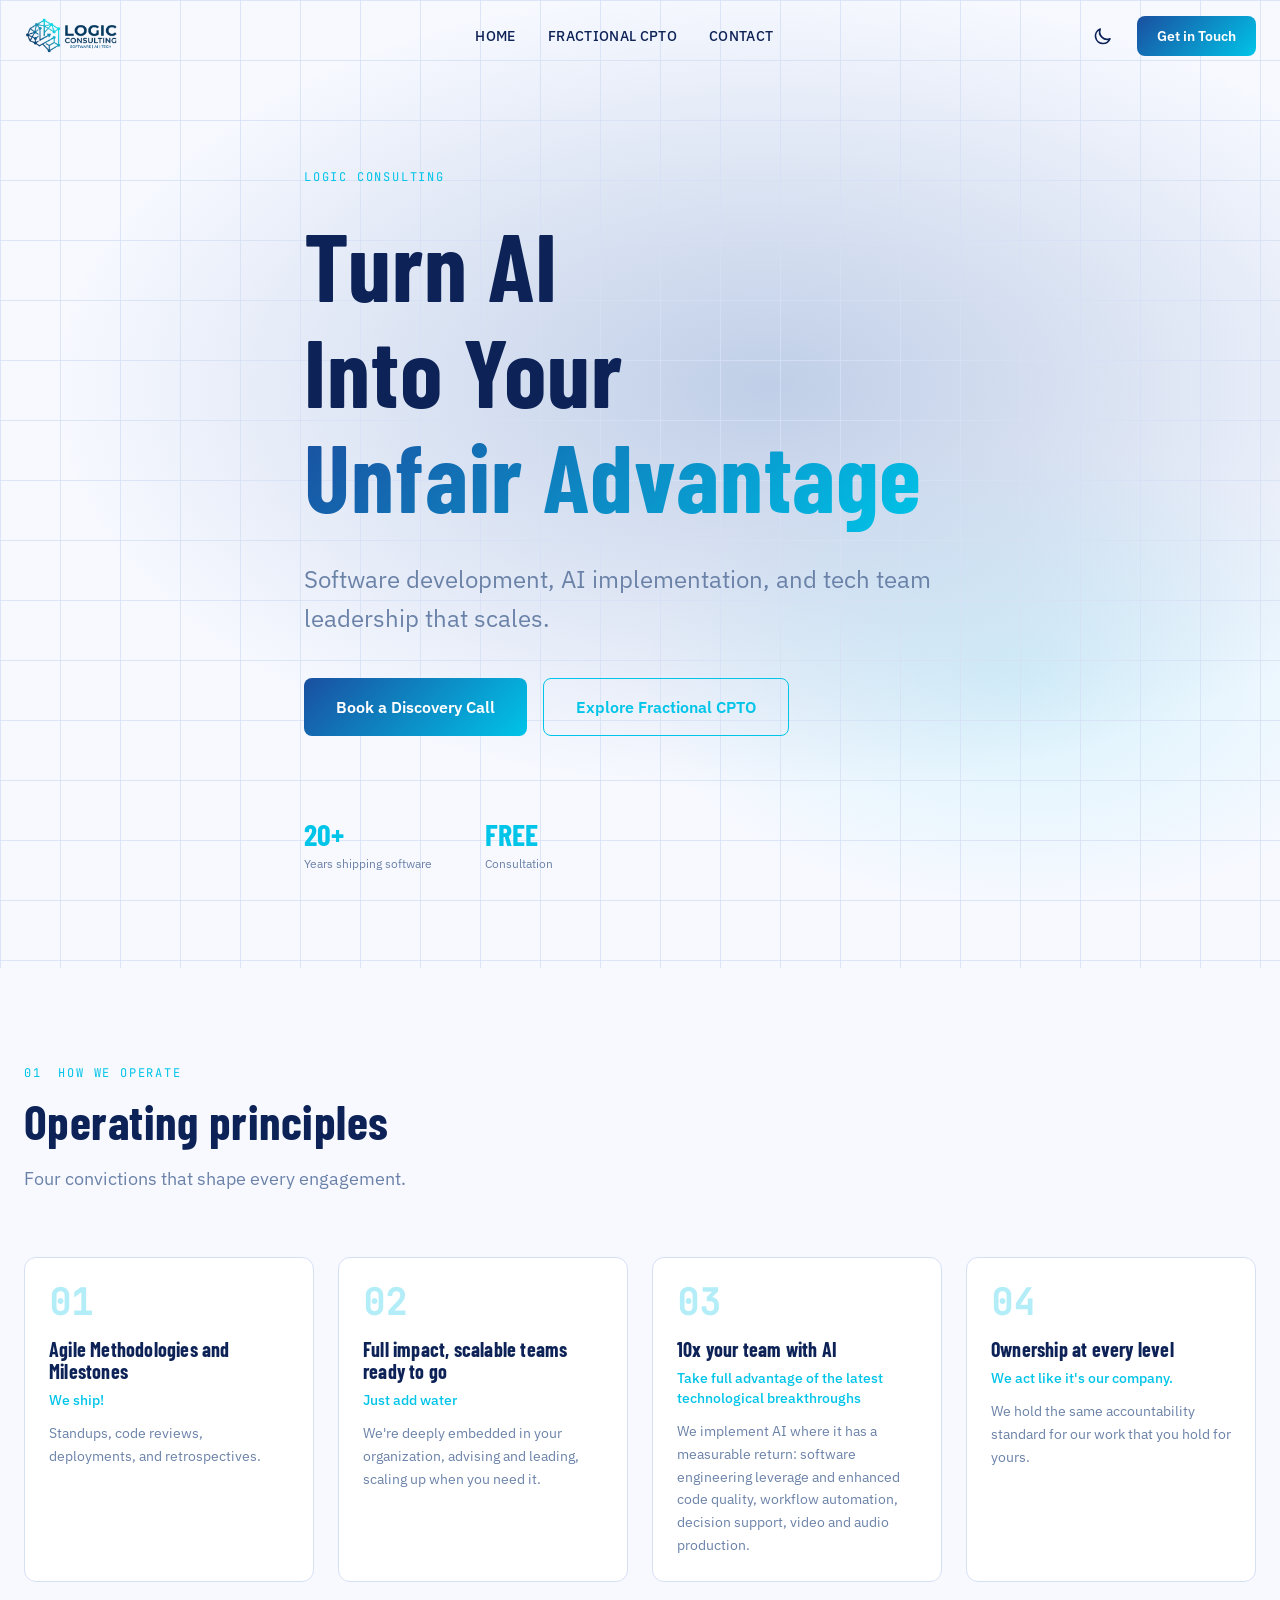
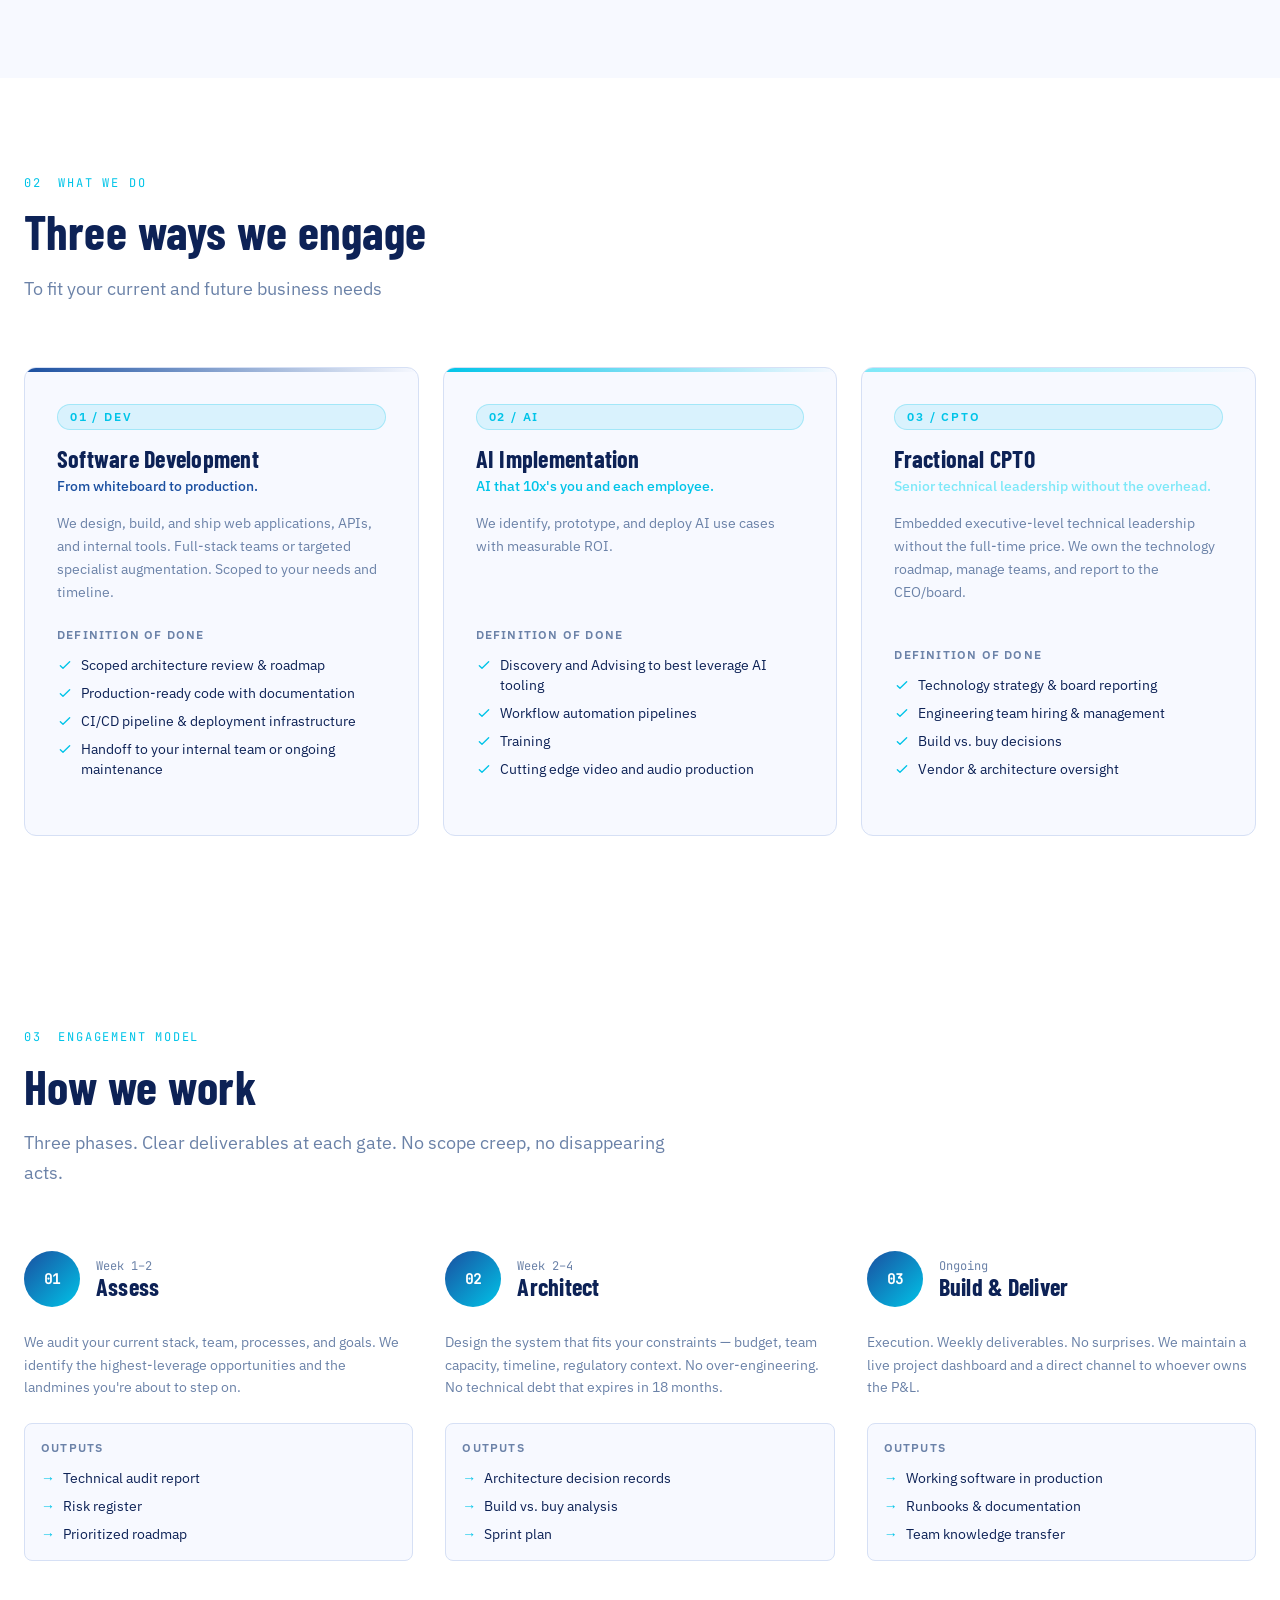
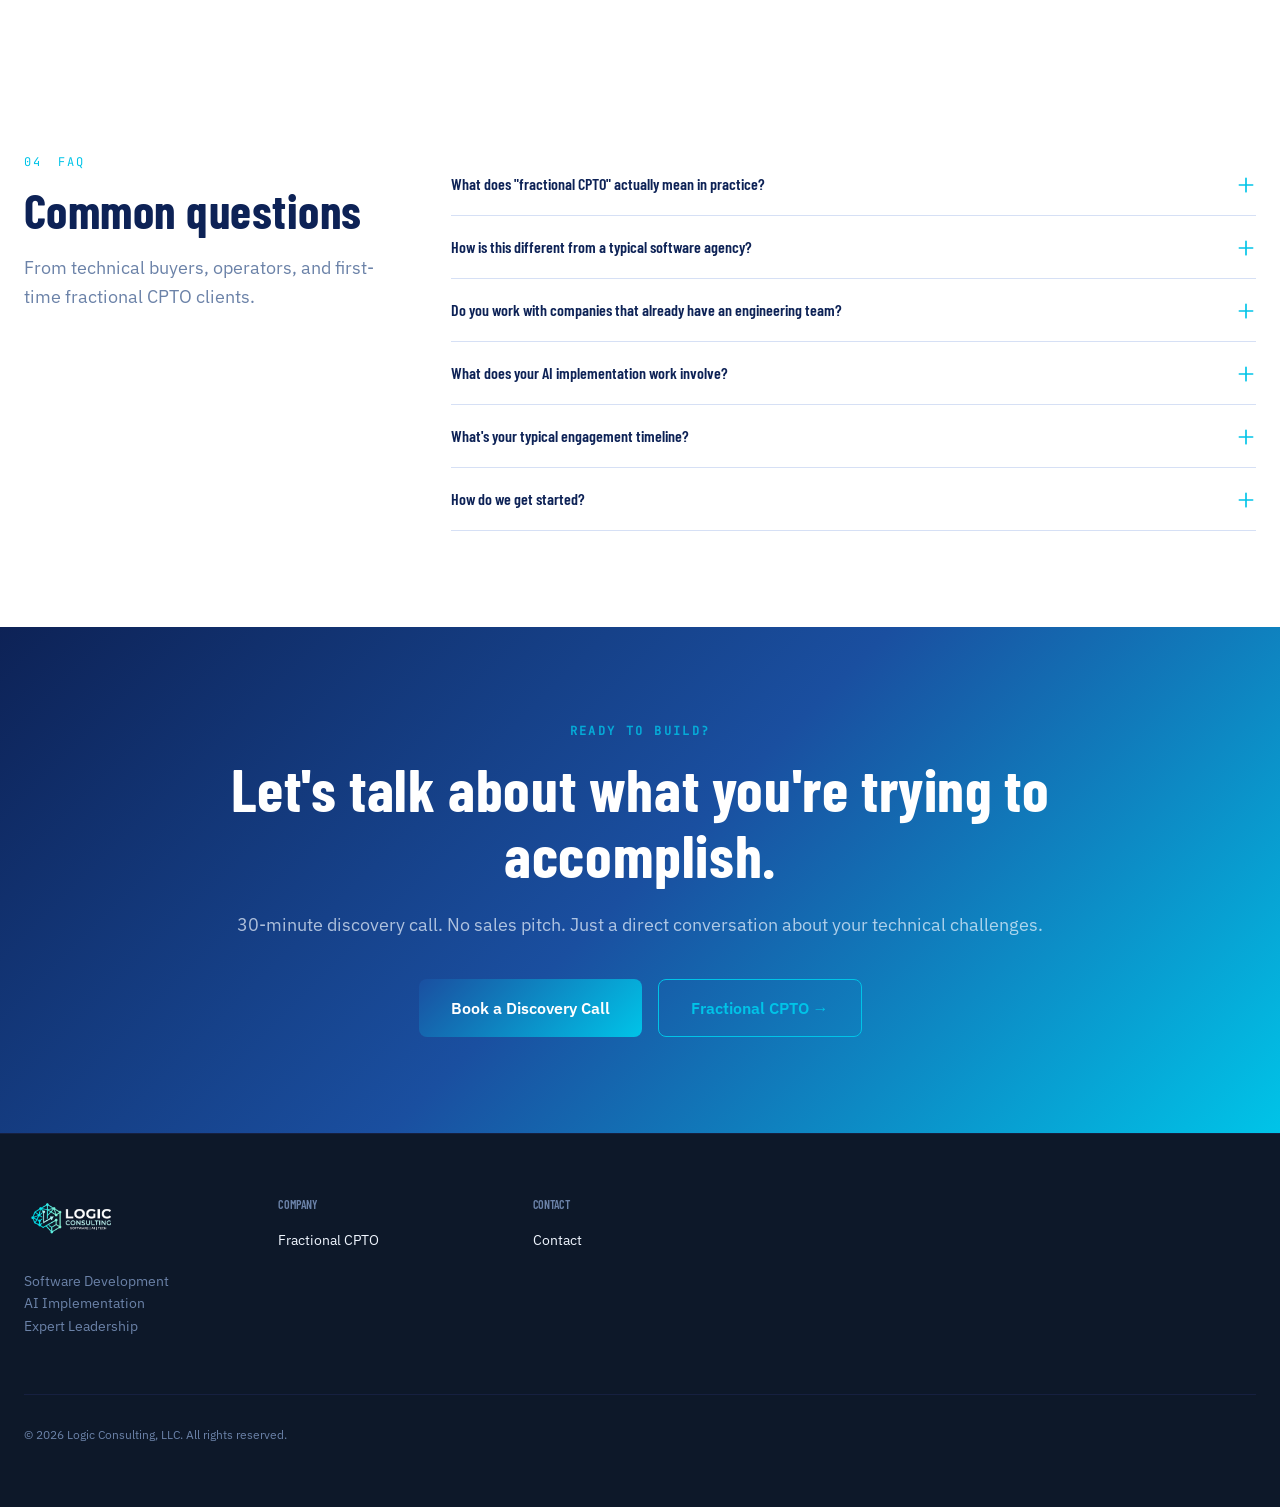
==== commit 5184dccc: "Deploy: 7e72392eb8fdeb44cb3688151fd24e7b4d2a11d7 iscott/logicsw.com@7e72392eb8fdeb44cb3688151fd24e7b" ====
--- a/index.html
+++ b/index.html
@@ -17,7 +17,7 @@
 Turn AI<br data-astro-cid-ewxirvlt>
 Into Your<br data-astro-cid-ewxirvlt> <span class="hero-accent" data-astro-cid-ewxirvlt>Unfair Advantage</span> </h1> <p class="text-xl lg:text-2xl leading-relaxed mb-10 max-w-2xl" style="color: var(--color-muted);" data-astro-cid-ewxirvlt>
 Software development, AI implementation, and tech team leadership that scales.
-</p> <div class="flex flex-wrap gap-4" data-astro-cid-ewxirvlt> <a href="/contact" data-astro-cid-6ygtcg62="true" class="inline-flex items-center justify-center gap-2 font-semibold rounded-lg transition-all duration-200 focus-visible:outline focus-visible:outline-2 focus-visible:outline-offset-2 focus-visible:outline-cyan-400 px-8 py-4 text-base btn-primary"> Book a Discovery Call </a> <a href="/services/fractional-cpto" data-astro-cid-6ygtcg62="true" class="inline-flex items-center justify-center gap-2 font-semibold rounded-lg transition-all duration-200 focus-visible:outline focus-visible:outline-2 focus-visible:outline-offset-2 focus-visible:outline-cyan-400 px-8 py-4 text-base btn-ghost"> Explore Fractional CPTO </a> </div> </div> <div class="mt-20 grid grid-cols-3 gap-8 max-w-lg" data-astro-cid-ewxirvlt> <div data-astro-cid-ewxirvlt> <p class="text-3xl font-bold" style="font-family: var(--font-display); color: var(--color-cyan);" data-astro-cid-ewxirvlt>20+</p> <p class="text-xs mt-1" style="color: var(--color-muted);" data-astro-cid-ewxirvlt>Years shipping software</p> </div><div data-astro-cid-ewxirvlt> <p class="text-3xl font-bold" style="font-family: var(--font-display); color: var(--color-cyan);" data-astro-cid-ewxirvlt>FREE</p> <p class="text-xs mt-1" style="color: var(--color-muted);" data-astro-cid-ewxirvlt>Consultation</p> </div> </div> </div> </section> <section class="py-24 section-philosophy" data-astro-cid-cxuxedez> <div class="max-w-7xl mx-auto px-6" data-astro-cid-cxuxedez> <div class="mb-12 lg:mb-16"> <p class="section-number mb-3"> <span class="mr-2">01</span> How We Operate </p> <h2 class="text-4xl lg:text-5xl font-bold mb-4" style="font-family: var(--font-display);"> Operating principles </h2> <p class="text-lg leading-relaxed max-w-2xl" style="color: var(--color-muted);"> Four convictions that shape every engagement. </p> </div> <div class="grid grid-cols-1 md:grid-cols-2 lg:grid-cols-4 gap-6" data-astro-cid-cxuxedez> <div class="reveal pillar-card group relative rounded-xl p-6 cursor-default overflow-hidden" style="background: var(--color-surface); border: 1px solid var(--color-border);" data-astro-cid-cxuxedez> <div class="pillar-bg-accent absolute inset-0 opacity-0 group-hover:opacity-100 transition-opacity duration-300 pointer-events-none" aria-hidden="true" data-astro-cid-cxuxedez></div> <div class="relative z-10" data-astro-cid-cxuxedez> <p class="text-4xl font-bold mb-4" style="font-family: var(--font-mono); color: rgba(0, 196, 232, 0.3);" data-astro-cid-cxuxedez>01</p> <h3 class="text-xl font-bold mb-2" style="font-family: var(--font-display);" data-astro-cid-cxuxedez>Agile Methodologies and Milestones</h3> <p class="text-sm font-medium mb-3" style="color: var(--color-cyan);" data-astro-cid-cxuxedez>We ship!</p> <p class="text-sm leading-relaxed pillar-detail" style="color: var(--color-muted);" data-astro-cid-cxuxedez>Standups, code reviews, deployments, and retrospectives.</p> </div> </div><div class="reveal pillar-card group relative rounded-xl p-6 cursor-default overflow-hidden" style="background: var(--color-surface); border: 1px solid var(--color-border);" data-astro-cid-cxuxedez> <div class="pillar-bg-accent absolute inset-0 opacity-0 group-hover:opacity-100 transition-opacity duration-300 pointer-events-none" aria-hidden="true" data-astro-cid-cxuxedez></div> <div class="relative z-10" data-astro-cid-cxuxedez> <p class="text-4xl font-bold mb-4" style="font-family: var(--font-mono); color: rgba(0, 196, 232, 0.3);" data-astro-cid-cxuxedez>02</p> <h3 class="text-xl font-bold mb-2" style="font-family: var(--font-display);" data-astro-cid-cxuxedez>Full impact, scalable teams ready to go</h3> <p class="text-sm font-medium mb-3" style="color: var(--color-cyan);" data-astro-cid-cxuxedez>Just add water</p> <p class="text-sm leading-relaxed pillar-detail" style="color: var(--color-muted);" data-astro-cid-cxuxedez>We&#39;re deeply embedded in your organization, advising and leading, scaling up when you need it.</p> </div> </div><div class="reveal pillar-card group relative rounded-xl p-6 cursor-default overflow-hidden" style="background: var(--color-surface); border: 1px solid var(--color-border);" data-astro-cid-cxuxedez> <div class="pillar-bg-accent absolute inset-0 opacity-0 group-hover:opacity-100 transition-opacity duration-300 pointer-events-none" aria-hidden="true" data-astro-cid-cxuxedez></div> <div class="relative z-10" data-astro-cid-cxuxedez> <p class="text-4xl font-bold mb-4" style="font-family: var(--font-mono); color: rgba(0, 196, 232, 0.3);" data-astro-cid-cxuxedez>03</p> <h3 class="text-xl font-bold mb-2" style="font-family: var(--font-display);" data-astro-cid-cxuxedez>AI that earns its cost</h3> <p class="text-sm font-medium mb-3" style="color: var(--color-cyan);" data-astro-cid-cxuxedez>Take full advantage of the latest technological breakthroughs</p> <p class="text-sm leading-relaxed pillar-detail" style="color: var(--color-muted);" data-astro-cid-cxuxedez>We implement AI where it has a measurable return: software engineering leverage and enhanced code quality, workflow automation, decision support, video and audio production.</p> </div> </div><div class="reveal pillar-card group relative rounded-xl p-6 cursor-default overflow-hidden" style="background: var(--color-surface); border: 1px solid var(--color-border);" data-astro-cid-cxuxedez> <div class="pillar-bg-accent absolute inset-0 opacity-0 group-hover:opacity-100 transition-opacity duration-300 pointer-events-none" aria-hidden="true" data-astro-cid-cxuxedez></div> <div class="relative z-10" data-astro-cid-cxuxedez> <p class="text-4xl font-bold mb-4" style="font-family: var(--font-mono); color: rgba(0, 196, 232, 0.3);" data-astro-cid-cxuxedez>04</p> <h3 class="text-xl font-bold mb-2" style="font-family: var(--font-display);" data-astro-cid-cxuxedez>Ownership at every level</h3> <p class="text-sm font-medium mb-3" style="color: var(--color-cyan);" data-astro-cid-cxuxedez>We act like it&#39;s our company.</p> <p class="text-sm leading-relaxed pillar-detail" style="color: var(--color-muted);" data-astro-cid-cxuxedez>We hold the same accountability standard for our work that you hold for yours.</p> </div> </div> </div> </div> </section> <section class="py-24 section-services" style="background: var(--color-surface);" data-astro-cid-7fsfp5w6> <div class="max-w-7xl mx-auto px-6" data-astro-cid-7fsfp5w6> <div class="mb-12 lg:mb-16"> <p class="section-number mb-3"> <span class="mr-2">02</span> What We Do </p> <h2 class="text-4xl lg:text-5xl font-bold mb-4" style="font-family: var(--font-display);"> Three ways we engage </h2> <p class="text-lg leading-relaxed max-w-2xl" style="color: var(--color-muted);"> To fit your current and future business needs </p> </div> <div class="grid grid-cols-1 lg:grid-cols-3 gap-6" data-astro-cid-7fsfp5w6> <div class="reveal service-card flex flex-col rounded-xl overflow-hidden" style="background: var(--color-bg); border: 1px solid var(--color-border);" data-astro-cid-7fsfp5w6> <div class="service-card-bar h-1" style="background: linear-gradient(90deg, var(--color-blue), transparent);" data-astro-cid-7fsfp5w6></div> <div class="flex flex-col flex-1 p-8" data-astro-cid-7fsfp5w6> <span class="inline-block text-xs font-semibold tracking-[0.15em] uppercase px-3 py-1 rounded-full" style="background: rgba(0, 196, 232, 0.12); color: var(--color-cyan); border: 1px solid rgba(0, 196, 232, 0.25);"> 01 / DEV </span> <h3 class="text-2xl font-bold mt-4 mb-1" style="font-family: var(--font-display);" data-astro-cid-7fsfp5w6>Software Development</h3> <p class="text-sm font-medium mb-4" style="color: var(--color-blue);" data-astro-cid-7fsfp5w6>From whiteboard to production.</p> <p class="text-sm leading-relaxed mb-6 flex-1" style="color: var(--color-muted);" data-astro-cid-7fsfp5w6>We design, build, and ship web applications, APIs, and internal tools. Full-stack teams or targeted specialist augmentation. Scoped to your needs and timeline.</p> <div class="mb-6" data-astro-cid-7fsfp5w6> <p class="text-xs font-semibold tracking-widest uppercase mb-3" style="color: var(--color-muted);" data-astro-cid-7fsfp5w6>Definition of Done</p> <ul class="space-y-2" data-astro-cid-7fsfp5w6> <li class="flex items-start gap-2 text-sm" data-astro-cid-7fsfp5w6> <span class="mt-0.5 shrink-0" style="color: var(--color-cyan);" data-astro-cid-7fsfp5w6> <svg class="w-4 h-4" fill="none" stroke="currentColor" viewBox="0 0 24 24" data-astro-cid-7fsfp5w6> <path stroke-linecap="round" stroke-linejoin="round" stroke-width="2" d="M5 13l4 4L19 7" data-astro-cid-7fsfp5w6></path> </svg> </span> Scoped architecture review &amp; roadmap </li><li class="flex items-start gap-2 text-sm" data-astro-cid-7fsfp5w6> <span class="mt-0.5 shrink-0" style="color: var(--color-cyan);" data-astro-cid-7fsfp5w6> <svg class="w-4 h-4" fill="none" stroke="currentColor" viewBox="0 0 24 24" data-astro-cid-7fsfp5w6> <path stroke-linecap="round" stroke-linejoin="round" stroke-width="2" d="M5 13l4 4L19 7" data-astro-cid-7fsfp5w6></path> </svg> </span> Production-ready code with documentation </li><li class="flex items-start gap-2 text-sm" data-astro-cid-7fsfp5w6> <span class="mt-0.5 shrink-0" style="color: var(--color-cyan);" data-astro-cid-7fsfp5w6> <svg class="w-4 h-4" fill="none" stroke="currentColor" viewBox="0 0 24 24" data-astro-cid-7fsfp5w6> <path stroke-linecap="round" stroke-linejoin="round" stroke-width="2" d="M5 13l4 4L19 7" data-astro-cid-7fsfp5w6></path> </svg> </span> CI/CD pipeline &amp; deployment infrastructure </li><li class="flex items-start gap-2 text-sm" data-astro-cid-7fsfp5w6> <span class="mt-0.5 shrink-0" style="color: var(--color-cyan);" data-astro-cid-7fsfp5w6> <svg class="w-4 h-4" fill="none" stroke="currentColor" viewBox="0 0 24 24" data-astro-cid-7fsfp5w6> <path stroke-linecap="round" stroke-linejoin="round" stroke-width="2" d="M5 13l4 4L19 7" data-astro-cid-7fsfp5w6></path> </svg> </span> Handoff to your internal team or ongoing maintenance </li> </ul> </div>  </div> </div><div class="reveal service-card flex flex-col rounded-xl overflow-hidden" style="background: var(--color-bg); border: 1px solid var(--color-border);" data-astro-cid-7fsfp5w6> <div class="service-card-bar h-1" style="background: linear-gradient(90deg, var(--color-cyan), transparent);" data-astro-cid-7fsfp5w6></div> <div class="flex flex-col flex-1 p-8" data-astro-cid-7fsfp5w6> <span class="inline-block text-xs font-semibold tracking-[0.15em] uppercase px-3 py-1 rounded-full" style="background: rgba(0, 196, 232, 0.12); color: var(--color-cyan); border: 1px solid rgba(0, 196, 232, 0.25);"> 02 / AI </span> <h3 class="text-2xl font-bold mt-4 mb-1" style="font-family: var(--font-display);" data-astro-cid-7fsfp5w6>AI Implementation</h3> <p class="text-sm font-medium mb-4" style="color: var(--color-cyan);" data-astro-cid-7fsfp5w6>AI that 10x&#39;s you and each employee.</p> <p class="text-sm leading-relaxed mb-6 flex-1" style="color: var(--color-muted);" data-astro-cid-7fsfp5w6>We identify, prototype, and deploy AI use cases with measurable ROI.</p> <div class="mb-6" data-astro-cid-7fsfp5w6> <p class="text-xs font-semibold tracking-widest uppercase mb-3" style="color: var(--color-muted);" data-astro-cid-7fsfp5w6>Definition of Done</p> <ul class="space-y-2" data-astro-cid-7fsfp5w6> <li class="flex items-start gap-2 text-sm" data-astro-cid-7fsfp5w6> <span class="mt-0.5 shrink-0" style="color: var(--color-cyan);" data-astro-cid-7fsfp5w6> <svg class="w-4 h-4" fill="none" stroke="currentColor" viewBox="0 0 24 24" data-astro-cid-7fsfp5w6> <path stroke-linecap="round" stroke-linejoin="round" stroke-width="2" d="M5 13l4 4L19 7" data-astro-cid-7fsfp5w6></path> </svg> </span> Discovery and Advising to best leverage AI tooling </li><li class="flex items-start gap-2 text-sm" data-astro-cid-7fsfp5w6> <span class="mt-0.5 shrink-0" style="color: var(--color-cyan);" data-astro-cid-7fsfp5w6> <svg class="w-4 h-4" fill="none" stroke="currentColor" viewBox="0 0 24 24" data-astro-cid-7fsfp5w6> <path stroke-linecap="round" stroke-linejoin="round" stroke-width="2" d="M5 13l4 4L19 7" data-astro-cid-7fsfp5w6></path> </svg> </span> Workflow automation pipelines </li><li class="flex items-start gap-2 text-sm" data-astro-cid-7fsfp5w6> <span class="mt-0.5 shrink-0" style="color: var(--color-cyan);" data-astro-cid-7fsfp5w6> <svg class="w-4 h-4" fill="none" stroke="currentColor" viewBox="0 0 24 24" data-astro-cid-7fsfp5w6> <path stroke-linecap="round" stroke-linejoin="round" stroke-width="2" d="M5 13l4 4L19 7" data-astro-cid-7fsfp5w6></path> </svg> </span> Training </li><li class="flex items-start gap-2 text-sm" data-astro-cid-7fsfp5w6> <span class="mt-0.5 shrink-0" style="color: var(--color-cyan);" data-astro-cid-7fsfp5w6> <svg class="w-4 h-4" fill="none" stroke="currentColor" viewBox="0 0 24 24" data-astro-cid-7fsfp5w6> <path stroke-linecap="round" stroke-linejoin="round" stroke-width="2" d="M5 13l4 4L19 7" data-astro-cid-7fsfp5w6></path> </svg> </span> Cutting edge video and audio production </li> </ul> </div>  </div> </div><div class="reveal service-card flex flex-col rounded-xl overflow-hidden" style="background: var(--color-bg); border: 1px solid var(--color-border);" data-astro-cid-7fsfp5w6> <div class="service-card-bar h-1" style="background: linear-gradient(90deg, #7DE8F8, transparent);" data-astro-cid-7fsfp5w6></div> <div class="flex flex-col flex-1 p-8" data-astro-cid-7fsfp5w6> <span class="inline-block text-xs font-semibold tracking-[0.15em] uppercase px-3 py-1 rounded-full" style="background: rgba(0, 196, 232, 0.12); color: var(--color-cyan); border: 1px solid rgba(0, 196, 232, 0.25);"> 03 / CPTO </span> <h3 class="text-2xl font-bold mt-4 mb-1" style="font-family: var(--font-display);" data-astro-cid-7fsfp5w6>Fractional CPTO</h3> <p class="text-sm font-medium mb-4" style="color: #7DE8F8;" data-astro-cid-7fsfp5w6>Senior technical leadership without the overhead.</p> <p class="text-sm leading-relaxed mb-6 flex-1" style="color: var(--color-muted);" data-astro-cid-7fsfp5w6>Embedded executive-level technical leadership without the full-time price. We own the technology roadmap, manage teams, and report to the CEO/board.</p> <div class="mb-6" data-astro-cid-7fsfp5w6> <p class="text-xs font-semibold tracking-widest uppercase mb-3" style="color: var(--color-muted);" data-astro-cid-7fsfp5w6>Definition of Done</p> <ul class="space-y-2" data-astro-cid-7fsfp5w6> <li class="flex items-start gap-2 text-sm" data-astro-cid-7fsfp5w6> <span class="mt-0.5 shrink-0" style="color: var(--color-cyan);" data-astro-cid-7fsfp5w6> <svg class="w-4 h-4" fill="none" stroke="currentColor" viewBox="0 0 24 24" data-astro-cid-7fsfp5w6> <path stroke-linecap="round" stroke-linejoin="round" stroke-width="2" d="M5 13l4 4L19 7" data-astro-cid-7fsfp5w6></path> </svg> </span> Technology strategy &amp; board reporting </li><li class="flex items-start gap-2 text-sm" data-astro-cid-7fsfp5w6> <span class="mt-0.5 shrink-0" style="color: var(--color-cyan);" data-astro-cid-7fsfp5w6> <svg class="w-4 h-4" fill="none" stroke="currentColor" viewBox="0 0 24 24" data-astro-cid-7fsfp5w6> <path stroke-linecap="round" stroke-linejoin="round" stroke-width="2" d="M5 13l4 4L19 7" data-astro-cid-7fsfp5w6></path> </svg> </span> Engineering team hiring &amp; management </li><li class="flex items-start gap-2 text-sm" data-astro-cid-7fsfp5w6> <span class="mt-0.5 shrink-0" style="color: var(--color-cyan);" data-astro-cid-7fsfp5w6> <svg class="w-4 h-4" fill="none" stroke="currentColor" viewBox="0 0 24 24" data-astro-cid-7fsfp5w6> <path stroke-linecap="round" stroke-linejoin="round" stroke-width="2" d="M5 13l4 4L19 7" data-astro-cid-7fsfp5w6></path> </svg> </span> Build vs. buy decisions </li><li class="flex items-start gap-2 text-sm" data-astro-cid-7fsfp5w6> <span class="mt-0.5 shrink-0" style="color: var(--color-cyan);" data-astro-cid-7fsfp5w6> <svg class="w-4 h-4" fill="none" stroke="currentColor" viewBox="0 0 24 24" data-astro-cid-7fsfp5w6> <path stroke-linecap="round" stroke-linejoin="round" stroke-width="2" d="M5 13l4 4L19 7" data-astro-cid-7fsfp5w6></path> </svg> </span> Vendor &amp; architecture oversight </li> </ul> </div>  </div> </div> </div> </div> </section> <section class="py-24 section-how" style="background: var(--color-surface);" data-astro-cid-dvfvrvee> <div class="max-w-7xl mx-auto px-6" data-astro-cid-dvfvrvee> <div class="mb-12 lg:mb-16"> <p class="section-number mb-3"> <span class="mr-2">03</span> Engagement Model </p> <h2 class="text-4xl lg:text-5xl font-bold mb-4" style="font-family: var(--font-display);"> How we work </h2> <p class="text-lg leading-relaxed max-w-2xl" style="color: var(--color-muted);"> Three phases. Clear deliverables at each gate. No scope creep, no disappearing acts. </p> </div> <div class="relative" data-astro-cid-dvfvrvee> <!-- <div class="hidden lg:block absolute top-8 left-[calc(16.67%+1rem)] right-[calc(16.67%+1rem)] h-px" style="background: linear-gradient(90deg, transparent, var(--color-cyan), transparent);"></div> --> <div class="grid grid-cols-1 lg:grid-cols-3 gap-8" data-astro-cid-dvfvrvee> <div class="reveal how-card relative" data-astro-cid-dvfvrvee> <div class="flex items-center gap-4 mb-6" data-astro-cid-dvfvrvee> <div class="w-14 h-14 rounded-full flex items-center justify-center text-sm font-bold shrink-0" style="background: var(--gradient-cyan); color: #fff; font-family: var(--font-mono);" data-astro-cid-dvfvrvee> 01 </div> <div data-astro-cid-dvfvrvee> <p class="text-xs" style="color: var(--color-muted); font-family: var(--font-mono);" data-astro-cid-dvfvrvee>Week 1–2</p> <h3 class="text-2xl font-bold" style="font-family: var(--font-display);" data-astro-cid-dvfvrvee>Assess</h3> </div> </div> <p class="text-sm leading-relaxed mb-6" style="color: var(--color-muted);" data-astro-cid-dvfvrvee>We audit your current stack, team, processes, and goals. We identify the highest-leverage opportunities and the landmines you&#39;re about to step on.</p> <div class="rounded-lg p-4" style="background: var(--color-bg); border: 1px solid var(--color-border);" data-astro-cid-dvfvrvee> <p class="text-xs font-semibold tracking-widest uppercase mb-3" style="color: var(--color-muted);" data-astro-cid-dvfvrvee>Outputs</p> <ul class="space-y-2" data-astro-cid-dvfvrvee> <li class="flex items-center gap-2 text-sm" data-astro-cid-dvfvrvee> <span style="color: var(--color-cyan);" data-astro-cid-dvfvrvee>→</span> Technical audit report </li><li class="flex items-center gap-2 text-sm" data-astro-cid-dvfvrvee> <span style="color: var(--color-cyan);" data-astro-cid-dvfvrvee>→</span> Risk register </li><li class="flex items-center gap-2 text-sm" data-astro-cid-dvfvrvee> <span style="color: var(--color-cyan);" data-astro-cid-dvfvrvee>→</span> Prioritized roadmap </li> </ul> </div> </div><div class="reveal how-card relative" data-astro-cid-dvfvrvee> <div class="flex items-center gap-4 mb-6" data-astro-cid-dvfvrvee> <div class="w-14 h-14 rounded-full flex items-center justify-center text-sm font-bold shrink-0" style="background: var(--gradient-cyan); color: #fff; font-family: var(--font-mono);" data-astro-cid-dvfvrvee> 02 </div> <div data-astro-cid-dvfvrvee> <p class="text-xs" style="color: var(--color-muted); font-family: var(--font-mono);" data-astro-cid-dvfvrvee>Week 2–4</p> <h3 class="text-2xl font-bold" style="font-family: var(--font-display);" data-astro-cid-dvfvrvee>Architect</h3> </div> </div> <p class="text-sm leading-relaxed mb-6" style="color: var(--color-muted);" data-astro-cid-dvfvrvee>Design the system that fits your constraints — budget, team capacity, timeline, regulatory context. No over-engineering. No technical debt that expires in 18 months.</p> <div class="rounded-lg p-4" style="background: var(--color-bg); border: 1px solid var(--color-border);" data-astro-cid-dvfvrvee> <p class="text-xs font-semibold tracking-widest uppercase mb-3" style="color: var(--color-muted);" data-astro-cid-dvfvrvee>Outputs</p> <ul class="space-y-2" data-astro-cid-dvfvrvee> <li class="flex items-center gap-2 text-sm" data-astro-cid-dvfvrvee> <span style="color: var(--color-cyan);" data-astro-cid-dvfvrvee>→</span> Architecture decision records </li><li class="flex items-center gap-2 text-sm" data-astro-cid-dvfvrvee> <span style="color: var(--color-cyan);" data-astro-cid-dvfvrvee>→</span> Build vs. buy analysis </li><li class="flex items-center gap-2 text-sm" data-astro-cid-dvfvrvee> <span style="color: var(--color-cyan);" data-astro-cid-dvfvrvee>→</span> Sprint plan </li> </ul> </div> </div><div class="reveal how-card relative" data-astro-cid-dvfvrvee> <div class="flex items-center gap-4 mb-6" data-astro-cid-dvfvrvee> <div class="w-14 h-14 rounded-full flex items-center justify-center text-sm font-bold shrink-0" style="background: var(--gradient-cyan); color: #fff; font-family: var(--font-mono);" data-astro-cid-dvfvrvee> 03 </div> <div data-astro-cid-dvfvrvee> <p class="text-xs" style="color: var(--color-muted); font-family: var(--font-mono);" data-astro-cid-dvfvrvee>Ongoing</p> <h3 class="text-2xl font-bold" style="font-family: var(--font-display);" data-astro-cid-dvfvrvee>Build &amp; Deliver</h3> </div> </div> <p class="text-sm leading-relaxed mb-6" style="color: var(--color-muted);" data-astro-cid-dvfvrvee>Execution. Weekly deliverables. No surprises. We maintain a live project dashboard and a direct channel to whoever owns the P&amp;L.</p> <div class="rounded-lg p-4" style="background: var(--color-bg); border: 1px solid var(--color-border);" data-astro-cid-dvfvrvee> <p class="text-xs font-semibold tracking-widest uppercase mb-3" style="color: var(--color-muted);" data-astro-cid-dvfvrvee>Outputs</p> <ul class="space-y-2" data-astro-cid-dvfvrvee> <li class="flex items-center gap-2 text-sm" data-astro-cid-dvfvrvee> <span style="color: var(--color-cyan);" data-astro-cid-dvfvrvee>→</span> Working software in production </li><li class="flex items-center gap-2 text-sm" data-astro-cid-dvfvrvee> <span style="color: var(--color-cyan);" data-astro-cid-dvfvrvee>→</span> Runbooks &amp; documentation </li><li class="flex items-center gap-2 text-sm" data-astro-cid-dvfvrvee> <span style="color: var(--color-cyan);" data-astro-cid-dvfvrvee>→</span> Team knowledge transfer </li> </ul> </div> </div> </div> </div> </div> </section> <section class="py-24 section-faq" style="background: var(--color-surface);" data-astro-cid-dairopq3> <div class="max-w-7xl mx-auto px-6" data-astro-cid-dairopq3> <div class="grid grid-cols-1 lg:grid-cols-3 gap-12" data-astro-cid-dairopq3> <div class="lg:col-span-1" data-astro-cid-dairopq3> <div class="mb-12 lg:mb-16"> <p class="section-number mb-3"> <span class="mr-2">04</span> FAQ </p> <h2 class="text-4xl lg:text-5xl font-bold mb-4" style="font-family: var(--font-display);"> Common questions </h2> <p class="text-lg leading-relaxed max-w-2xl" style="color: var(--color-muted);"> From technical buyers, operators, and first-time fractional CPTO clients. </p> </div> </div> <div class="lg:col-span-2" data-astro-cid-dairopq3> <div class="space-y-0 faq-list" data-astro-cid-dairopq3> <details class="reveal faq-item group border-b" style="border-color: var(--color-border);" data-astro-cid-dairopq3> <summary class="flex items-start justify-between gap-4 py-5 cursor-pointer list-none font-semibold text-base leading-snug" style="font-family: var(--font-display);" data-astro-cid-dairopq3> What does &quot;fractional CPTO&quot; actually mean in practice? <span class="shrink-0 mt-0.5 transition-transform duration-200 group-open:rotate-45" style="color: var(--color-cyan);" data-astro-cid-dairopq3> <svg class="w-5 h-5" fill="none" stroke="currentColor" viewBox="0 0 24 24" data-astro-cid-dairopq3> <path stroke-linecap="round" stroke-linejoin="round" stroke-width="2" d="M12 4v16m8-8H4" data-astro-cid-dairopq3></path> </svg> </span> </summary> <p class="pb-6 text-sm leading-relaxed" style="color: var(--color-muted);" data-astro-cid-dairopq3>It means you get a senior technical executive (Chief Product and Technology Officer) who is embedded in your company — attending your leadership meetings, managing your engineering team, making real architecture decisions — but structured as a contract engagement rather than a full-time hire. Typically 20–40 hours per month. You get executive-level judgment without the $300k+ fully-loaded cost.</p> </details><details class="reveal faq-item group border-b" style="border-color: var(--color-border);" data-astro-cid-dairopq3> <summary class="flex items-start justify-between gap-4 py-5 cursor-pointer list-none font-semibold text-base leading-snug" style="font-family: var(--font-display);" data-astro-cid-dairopq3> How is this different from a typical software agency? <span class="shrink-0 mt-0.5 transition-transform duration-200 group-open:rotate-45" style="color: var(--color-cyan);" data-astro-cid-dairopq3> <svg class="w-5 h-5" fill="none" stroke="currentColor" viewBox="0 0 24 24" data-astro-cid-dairopq3> <path stroke-linecap="round" stroke-linejoin="round" stroke-width="2" d="M12 4v16m8-8H4" data-astro-cid-dairopq3></path> </svg> </span> </summary> <p class="pb-6 text-sm leading-relaxed" style="color: var(--color-muted);" data-astro-cid-dairopq3>Most agencies optimize for scope and billable hours. We optimize for outcomes. We will tell you when you don&#39;t need something, recommend against a build if a SaaS tool covers 90% of the need, and we measure success by what ships and works — not by hours logged.</p> </details><details class="reveal faq-item group border-b" style="border-color: var(--color-border);" data-astro-cid-dairopq3> <summary class="flex items-start justify-between gap-4 py-5 cursor-pointer list-none font-semibold text-base leading-snug" style="font-family: var(--font-display);" data-astro-cid-dairopq3> Do you work with companies that already have an engineering team? <span class="shrink-0 mt-0.5 transition-transform duration-200 group-open:rotate-45" style="color: var(--color-cyan);" data-astro-cid-dairopq3> <svg class="w-5 h-5" fill="none" stroke="currentColor" viewBox="0 0 24 24" data-astro-cid-dairopq3> <path stroke-linecap="round" stroke-linejoin="round" stroke-width="2" d="M12 4v16m8-8H4" data-astro-cid-dairopq3></path> </svg> </span> </summary> <p class="pb-6 text-sm leading-relaxed" style="color: var(--color-muted);" data-astro-cid-dairopq3>Yes — and that&#39;s often our best engagement model. We work alongside your existing team as a technical leadership layer, a senior architect, or a specialist for a specific initiative your team doesn&#39;t have bandwidth for.</p> </details><details class="reveal faq-item group border-b" style="border-color: var(--color-border);" data-astro-cid-dairopq3> <summary class="flex items-start justify-between gap-4 py-5 cursor-pointer list-none font-semibold text-base leading-snug" style="font-family: var(--font-display);" data-astro-cid-dairopq3> What does your AI implementation work involve? <span class="shrink-0 mt-0.5 transition-transform duration-200 group-open:rotate-45" style="color: var(--color-cyan);" data-astro-cid-dairopq3> <svg class="w-5 h-5" fill="none" stroke="currentColor" viewBox="0 0 24 24" data-astro-cid-dairopq3> <path stroke-linecap="round" stroke-linejoin="round" stroke-width="2" d="M12 4v16m8-8H4" data-astro-cid-dairopq3></path> </svg> </span> </summary> <p class="pb-6 text-sm leading-relaxed" style="color: var(--color-muted);" data-astro-cid-dairopq3>It starts with a use-case discovery process where we identify where AI creates measurable ROI in your specific workflow. We prototype, validate, and then build production-grade systems. We don&#39;t hand you a prompt wrapper and call it an AI product — we build real systems with monitoring, accuracy tracking, and fallback logic.</p> </details><details class="reveal faq-item group border-b" style="border-color: var(--color-border);" data-astro-cid-dairopq3> <summary class="flex items-start justify-between gap-4 py-5 cursor-pointer list-none font-semibold text-base leading-snug" style="font-family: var(--font-display);" data-astro-cid-dairopq3> What&#39;s your typical engagement timeline? <span class="shrink-0 mt-0.5 transition-transform duration-200 group-open:rotate-45" style="color: var(--color-cyan);" data-astro-cid-dairopq3> <svg class="w-5 h-5" fill="none" stroke="currentColor" viewBox="0 0 24 24" data-astro-cid-dairopq3> <path stroke-linecap="round" stroke-linejoin="round" stroke-width="2" d="M12 4v16m8-8H4" data-astro-cid-dairopq3></path> </svg> </span> </summary> <p class="pb-6 text-sm leading-relaxed" style="color: var(--color-muted);" data-astro-cid-dairopq3>Discovery and scoping: 1–2 weeks. Architecture and planning: 2–4 weeks. Execution: project-dependent, but we establish clear milestones and deliverable gates from the start. Most initial engagements run 3–6 months, with many continuing as ongoing partnerships.</p> </details><details class="reveal faq-item group border-b" style="border-color: var(--color-border);" data-astro-cid-dairopq3> <summary class="flex items-start justify-between gap-4 py-5 cursor-pointer list-none font-semibold text-base leading-snug" style="font-family: var(--font-display);" data-astro-cid-dairopq3> How do we get started? <span class="shrink-0 mt-0.5 transition-transform duration-200 group-open:rotate-45" style="color: var(--color-cyan);" data-astro-cid-dairopq3> <svg class="w-5 h-5" fill="none" stroke="currentColor" viewBox="0 0 24 24" data-astro-cid-dairopq3> <path stroke-linecap="round" stroke-linejoin="round" stroke-width="2" d="M12 4v16m8-8H4" data-astro-cid-dairopq3></path> </svg> </span> </summary> <p class="pb-6 text-sm leading-relaxed" style="color: var(--color-muted);" data-astro-cid-dairopq3>Book a 30-minute discovery call. We&#39;ll ask about your business, your current technical state, and what you&#39;re trying to accomplish. If there&#39;s a fit, we&#39;ll scope a proposal within one week.</p> </details> </div> </div> </div> </div> </section> <section class="py-24 cta-section" style="background: var(--gradient-brand);" data-astro-cid-j7pv25f6> <div class="max-w-4xl mx-auto px-6 text-center" data-astro-cid-j7pv25f6> <p class="text-xs font-semibold tracking-[0.2em] uppercase mb-4" style="color: rgba(0, 196, 232, 0.8); font-family: var(--font-mono);" data-astro-cid-j7pv25f6>Ready to build?</p> <h2 class="text-5xl lg:text-6xl font-bold mb-6" style="font-family: var(--font-display); color: #fff;" data-astro-cid-j7pv25f6>
+</p> <div class="flex flex-wrap gap-4" data-astro-cid-ewxirvlt> <a href="/contact" data-astro-cid-6ygtcg62="true" class="inline-flex items-center justify-center gap-2 font-semibold rounded-lg transition-all duration-200 focus-visible:outline focus-visible:outline-2 focus-visible:outline-offset-2 focus-visible:outline-cyan-400 px-8 py-4 text-base btn-primary"> Book a Discovery Call </a> <a href="/services/fractional-cpto" data-astro-cid-6ygtcg62="true" class="inline-flex items-center justify-center gap-2 font-semibold rounded-lg transition-all duration-200 focus-visible:outline focus-visible:outline-2 focus-visible:outline-offset-2 focus-visible:outline-cyan-400 px-8 py-4 text-base btn-ghost"> Explore Fractional CPTO </a> </div> </div> <div class="mt-20 grid grid-cols-3 gap-8 max-w-lg" data-astro-cid-ewxirvlt> <div data-astro-cid-ewxirvlt> <p class="text-3xl font-bold" style="font-family: var(--font-display); color: var(--color-cyan);" data-astro-cid-ewxirvlt>20+</p> <p class="text-xs mt-1" style="color: var(--color-muted);" data-astro-cid-ewxirvlt>Years shipping software</p> </div><div data-astro-cid-ewxirvlt> <p class="text-3xl font-bold" style="font-family: var(--font-display); color: var(--color-cyan);" data-astro-cid-ewxirvlt>FREE</p> <p class="text-xs mt-1" style="color: var(--color-muted);" data-astro-cid-ewxirvlt>Consultation</p> </div> </div> </div> </section> <section class="py-24 section-philosophy" data-astro-cid-cxuxedez> <div class="max-w-7xl mx-auto px-6" data-astro-cid-cxuxedez> <div class="mb-12 lg:mb-16"> <p class="section-number mb-3"> <span class="mr-2">01</span> How We Operate </p> <h2 class="text-4xl lg:text-5xl font-bold mb-4" style="font-family: var(--font-display);"> Operating principles </h2> <p class="text-lg leading-relaxed max-w-2xl" style="color: var(--color-muted);"> Four convictions that shape every engagement. </p> </div> <div class="grid grid-cols-1 md:grid-cols-2 lg:grid-cols-4 gap-6" data-astro-cid-cxuxedez> <div class="reveal pillar-card group relative rounded-xl p-6 cursor-default overflow-hidden" style="background: var(--color-surface); border: 1px solid var(--color-border);" data-astro-cid-cxuxedez> <div class="pillar-bg-accent absolute inset-0 opacity-0 group-hover:opacity-100 transition-opacity duration-300 pointer-events-none" aria-hidden="true" data-astro-cid-cxuxedez></div> <div class="relative z-10" data-astro-cid-cxuxedez> <p class="text-4xl font-bold mb-4" style="font-family: var(--font-mono); color: rgba(0, 196, 232, 0.3);" data-astro-cid-cxuxedez>01</p> <h3 class="text-xl font-bold mb-2" style="font-family: var(--font-display);" data-astro-cid-cxuxedez>Agile Methodologies and Milestones</h3> <p class="text-sm font-medium mb-3" style="color: var(--color-cyan);" data-astro-cid-cxuxedez>We ship!</p> <p class="text-sm leading-relaxed pillar-detail" style="color: var(--color-muted);" data-astro-cid-cxuxedez>Standups, code reviews, deployments, and retrospectives.</p> </div> </div><div class="reveal pillar-card group relative rounded-xl p-6 cursor-default overflow-hidden" style="background: var(--color-surface); border: 1px solid var(--color-border);" data-astro-cid-cxuxedez> <div class="pillar-bg-accent absolute inset-0 opacity-0 group-hover:opacity-100 transition-opacity duration-300 pointer-events-none" aria-hidden="true" data-astro-cid-cxuxedez></div> <div class="relative z-10" data-astro-cid-cxuxedez> <p class="text-4xl font-bold mb-4" style="font-family: var(--font-mono); color: rgba(0, 196, 232, 0.3);" data-astro-cid-cxuxedez>02</p> <h3 class="text-xl font-bold mb-2" style="font-family: var(--font-display);" data-astro-cid-cxuxedez>Full impact, scalable teams ready to go</h3> <p class="text-sm font-medium mb-3" style="color: var(--color-cyan);" data-astro-cid-cxuxedez>Just add water</p> <p class="text-sm leading-relaxed pillar-detail" style="color: var(--color-muted);" data-astro-cid-cxuxedez>We&#39;re deeply embedded in your organization, advising and leading, scaling up when you need it.</p> </div> </div><div class="reveal pillar-card group relative rounded-xl p-6 cursor-default overflow-hidden" style="background: var(--color-surface); border: 1px solid var(--color-border);" data-astro-cid-cxuxedez> <div class="pillar-bg-accent absolute inset-0 opacity-0 group-hover:opacity-100 transition-opacity duration-300 pointer-events-none" aria-hidden="true" data-astro-cid-cxuxedez></div> <div class="relative z-10" data-astro-cid-cxuxedez> <p class="text-4xl font-bold mb-4" style="font-family: var(--font-mono); color: rgba(0, 196, 232, 0.3);" data-astro-cid-cxuxedez>03</p> <h3 class="text-xl font-bold mb-2" style="font-family: var(--font-display);" data-astro-cid-cxuxedez>10x your team with AI</h3> <p class="text-sm font-medium mb-3" style="color: var(--color-cyan);" data-astro-cid-cxuxedez>Take full advantage of the latest technological breakthroughs</p> <p class="text-sm leading-relaxed pillar-detail" style="color: var(--color-muted);" data-astro-cid-cxuxedez>We implement AI where it has a measurable return: software engineering leverage and enhanced code quality, workflow automation, decision support, video and audio production.</p> </div> </div><div class="reveal pillar-card group relative rounded-xl p-6 cursor-default overflow-hidden" style="background: var(--color-surface); border: 1px solid var(--color-border);" data-astro-cid-cxuxedez> <div class="pillar-bg-accent absolute inset-0 opacity-0 group-hover:opacity-100 transition-opacity duration-300 pointer-events-none" aria-hidden="true" data-astro-cid-cxuxedez></div> <div class="relative z-10" data-astro-cid-cxuxedez> <p class="text-4xl font-bold mb-4" style="font-family: var(--font-mono); color: rgba(0, 196, 232, 0.3);" data-astro-cid-cxuxedez>04</p> <h3 class="text-xl font-bold mb-2" style="font-family: var(--font-display);" data-astro-cid-cxuxedez>Ownership at every level</h3> <p class="text-sm font-medium mb-3" style="color: var(--color-cyan);" data-astro-cid-cxuxedez>We act like it&#39;s our company.</p> <p class="text-sm leading-relaxed pillar-detail" style="color: var(--color-muted);" data-astro-cid-cxuxedez>We hold the same accountability standard for our work that you hold for yours.</p> </div> </div> </div> </div> </section> <section class="py-24 section-services" style="background: var(--color-surface);" data-astro-cid-7fsfp5w6> <div class="max-w-7xl mx-auto px-6" data-astro-cid-7fsfp5w6> <div class="mb-12 lg:mb-16"> <p class="section-number mb-3"> <span class="mr-2">02</span> What We Do </p> <h2 class="text-4xl lg:text-5xl font-bold mb-4" style="font-family: var(--font-display);"> Three ways we engage </h2> <p class="text-lg leading-relaxed max-w-2xl" style="color: var(--color-muted);"> To fit your current and future business needs </p> </div> <div class="grid grid-cols-1 lg:grid-cols-3 gap-6" data-astro-cid-7fsfp5w6> <div class="reveal service-card flex flex-col rounded-xl overflow-hidden" style="background: var(--color-bg); border: 1px solid var(--color-border);" data-astro-cid-7fsfp5w6> <div class="service-card-bar h-1" style="background: linear-gradient(90deg, var(--color-blue), transparent);" data-astro-cid-7fsfp5w6></div> <div class="flex flex-col flex-1 p-8" data-astro-cid-7fsfp5w6> <span class="inline-block text-xs font-semibold tracking-[0.15em] uppercase px-3 py-1 rounded-full" style="background: rgba(0, 196, 232, 0.12); color: var(--color-cyan); border: 1px solid rgba(0, 196, 232, 0.25);"> 01 / DEV </span> <h3 class="text-2xl font-bold mt-4 mb-1" style="font-family: var(--font-display);" data-astro-cid-7fsfp5w6>Software Development</h3> <p class="text-sm font-medium mb-4" style="color: var(--color-blue);" data-astro-cid-7fsfp5w6>From whiteboard to production.</p> <p class="text-sm leading-relaxed mb-6 flex-1" style="color: var(--color-muted);" data-astro-cid-7fsfp5w6>We design, build, and ship web applications, APIs, and internal tools. Full-stack teams or targeted specialist augmentation. Scoped to your needs and timeline.</p> <div class="mb-6" data-astro-cid-7fsfp5w6> <p class="text-xs font-semibold tracking-widest uppercase mb-3" style="color: var(--color-muted);" data-astro-cid-7fsfp5w6>Definition of Done</p> <ul class="space-y-2" data-astro-cid-7fsfp5w6> <li class="flex items-start gap-2 text-sm" data-astro-cid-7fsfp5w6> <span class="mt-0.5 shrink-0" style="color: var(--color-cyan);" data-astro-cid-7fsfp5w6> <svg class="w-4 h-4" fill="none" stroke="currentColor" viewBox="0 0 24 24" data-astro-cid-7fsfp5w6> <path stroke-linecap="round" stroke-linejoin="round" stroke-width="2" d="M5 13l4 4L19 7" data-astro-cid-7fsfp5w6></path> </svg> </span> Scoped architecture review &amp; roadmap </li><li class="flex items-start gap-2 text-sm" data-astro-cid-7fsfp5w6> <span class="mt-0.5 shrink-0" style="color: var(--color-cyan);" data-astro-cid-7fsfp5w6> <svg class="w-4 h-4" fill="none" stroke="currentColor" viewBox="0 0 24 24" data-astro-cid-7fsfp5w6> <path stroke-linecap="round" stroke-linejoin="round" stroke-width="2" d="M5 13l4 4L19 7" data-astro-cid-7fsfp5w6></path> </svg> </span> Production-ready code with documentation </li><li class="flex items-start gap-2 text-sm" data-astro-cid-7fsfp5w6> <span class="mt-0.5 shrink-0" style="color: var(--color-cyan);" data-astro-cid-7fsfp5w6> <svg class="w-4 h-4" fill="none" stroke="currentColor" viewBox="0 0 24 24" data-astro-cid-7fsfp5w6> <path stroke-linecap="round" stroke-linejoin="round" stroke-width="2" d="M5 13l4 4L19 7" data-astro-cid-7fsfp5w6></path> </svg> </span> CI/CD pipeline &amp; deployment infrastructure </li><li class="flex items-start gap-2 text-sm" data-astro-cid-7fsfp5w6> <span class="mt-0.5 shrink-0" style="color: var(--color-cyan);" data-astro-cid-7fsfp5w6> <svg class="w-4 h-4" fill="none" stroke="currentColor" viewBox="0 0 24 24" data-astro-cid-7fsfp5w6> <path stroke-linecap="round" stroke-linejoin="round" stroke-width="2" d="M5 13l4 4L19 7" data-astro-cid-7fsfp5w6></path> </svg> </span> Handoff to your internal team or ongoing maintenance </li> </ul> </div>  </div> </div><div class="reveal service-card flex flex-col rounded-xl overflow-hidden" style="background: var(--color-bg); border: 1px solid var(--color-border);" data-astro-cid-7fsfp5w6> <div class="service-card-bar h-1" style="background: linear-gradient(90deg, var(--color-cyan), transparent);" data-astro-cid-7fsfp5w6></div> <div class="flex flex-col flex-1 p-8" data-astro-cid-7fsfp5w6> <span class="inline-block text-xs font-semibold tracking-[0.15em] uppercase px-3 py-1 rounded-full" style="background: rgba(0, 196, 232, 0.12); color: var(--color-cyan); border: 1px solid rgba(0, 196, 232, 0.25);"> 02 / AI </span> <h3 class="text-2xl font-bold mt-4 mb-1" style="font-family: var(--font-display);" data-astro-cid-7fsfp5w6>AI Implementation</h3> <p class="text-sm font-medium mb-4" style="color: var(--color-cyan);" data-astro-cid-7fsfp5w6>AI that 10x&#39;s you and each employee.</p> <p class="text-sm leading-relaxed mb-6 flex-1" style="color: var(--color-muted);" data-astro-cid-7fsfp5w6>We identify, prototype, and deploy AI use cases with measurable ROI.</p> <div class="mb-6" data-astro-cid-7fsfp5w6> <p class="text-xs font-semibold tracking-widest uppercase mb-3" style="color: var(--color-muted);" data-astro-cid-7fsfp5w6>Definition of Done</p> <ul class="space-y-2" data-astro-cid-7fsfp5w6> <li class="flex items-start gap-2 text-sm" data-astro-cid-7fsfp5w6> <span class="mt-0.5 shrink-0" style="color: var(--color-cyan);" data-astro-cid-7fsfp5w6> <svg class="w-4 h-4" fill="none" stroke="currentColor" viewBox="0 0 24 24" data-astro-cid-7fsfp5w6> <path stroke-linecap="round" stroke-linejoin="round" stroke-width="2" d="M5 13l4 4L19 7" data-astro-cid-7fsfp5w6></path> </svg> </span> Discovery and Advising to best leverage AI tooling </li><li class="flex items-start gap-2 text-sm" data-astro-cid-7fsfp5w6> <span class="mt-0.5 shrink-0" style="color: var(--color-cyan);" data-astro-cid-7fsfp5w6> <svg class="w-4 h-4" fill="none" stroke="currentColor" viewBox="0 0 24 24" data-astro-cid-7fsfp5w6> <path stroke-linecap="round" stroke-linejoin="round" stroke-width="2" d="M5 13l4 4L19 7" data-astro-cid-7fsfp5w6></path> </svg> </span> Workflow automation pipelines </li><li class="flex items-start gap-2 text-sm" data-astro-cid-7fsfp5w6> <span class="mt-0.5 shrink-0" style="color: var(--color-cyan);" data-astro-cid-7fsfp5w6> <svg class="w-4 h-4" fill="none" stroke="currentColor" viewBox="0 0 24 24" data-astro-cid-7fsfp5w6> <path stroke-linecap="round" stroke-linejoin="round" stroke-width="2" d="M5 13l4 4L19 7" data-astro-cid-7fsfp5w6></path> </svg> </span> Training </li><li class="flex items-start gap-2 text-sm" data-astro-cid-7fsfp5w6> <span class="mt-0.5 shrink-0" style="color: var(--color-cyan);" data-astro-cid-7fsfp5w6> <svg class="w-4 h-4" fill="none" stroke="currentColor" viewBox="0 0 24 24" data-astro-cid-7fsfp5w6> <path stroke-linecap="round" stroke-linejoin="round" stroke-width="2" d="M5 13l4 4L19 7" data-astro-cid-7fsfp5w6></path> </svg> </span> Cutting edge video and audio production </li> </ul> </div>  </div> </div><div class="reveal service-card flex flex-col rounded-xl overflow-hidden" style="background: var(--color-bg); border: 1px solid var(--color-border);" data-astro-cid-7fsfp5w6> <div class="service-card-bar h-1" style="background: linear-gradient(90deg, #7DE8F8, transparent);" data-astro-cid-7fsfp5w6></div> <div class="flex flex-col flex-1 p-8" data-astro-cid-7fsfp5w6> <span class="inline-block text-xs font-semibold tracking-[0.15em] uppercase px-3 py-1 rounded-full" style="background: rgba(0, 196, 232, 0.12); color: var(--color-cyan); border: 1px solid rgba(0, 196, 232, 0.25);"> 03 / CPTO </span> <h3 class="text-2xl font-bold mt-4 mb-1" style="font-family: var(--font-display);" data-astro-cid-7fsfp5w6>Fractional CPTO</h3> <p class="text-sm font-medium mb-4" style="color: #7DE8F8;" data-astro-cid-7fsfp5w6>Senior technical leadership without the overhead.</p> <p class="text-sm leading-relaxed mb-6 flex-1" style="color: var(--color-muted);" data-astro-cid-7fsfp5w6>Embedded executive-level technical leadership without the full-time price. We own the technology roadmap, manage teams, and report to the CEO/board.</p> <div class="mb-6" data-astro-cid-7fsfp5w6> <p class="text-xs font-semibold tracking-widest uppercase mb-3" style="color: var(--color-muted);" data-astro-cid-7fsfp5w6>Definition of Done</p> <ul class="space-y-2" data-astro-cid-7fsfp5w6> <li class="flex items-start gap-2 text-sm" data-astro-cid-7fsfp5w6> <span class="mt-0.5 shrink-0" style="color: var(--color-cyan);" data-astro-cid-7fsfp5w6> <svg class="w-4 h-4" fill="none" stroke="currentColor" viewBox="0 0 24 24" data-astro-cid-7fsfp5w6> <path stroke-linecap="round" stroke-linejoin="round" stroke-width="2" d="M5 13l4 4L19 7" data-astro-cid-7fsfp5w6></path> </svg> </span> Technology strategy &amp; board reporting </li><li class="flex items-start gap-2 text-sm" data-astro-cid-7fsfp5w6> <span class="mt-0.5 shrink-0" style="color: var(--color-cyan);" data-astro-cid-7fsfp5w6> <svg class="w-4 h-4" fill="none" stroke="currentColor" viewBox="0 0 24 24" data-astro-cid-7fsfp5w6> <path stroke-linecap="round" stroke-linejoin="round" stroke-width="2" d="M5 13l4 4L19 7" data-astro-cid-7fsfp5w6></path> </svg> </span> Engineering team hiring &amp; management </li><li class="flex items-start gap-2 text-sm" data-astro-cid-7fsfp5w6> <span class="mt-0.5 shrink-0" style="color: var(--color-cyan);" data-astro-cid-7fsfp5w6> <svg class="w-4 h-4" fill="none" stroke="currentColor" viewBox="0 0 24 24" data-astro-cid-7fsfp5w6> <path stroke-linecap="round" stroke-linejoin="round" stroke-width="2" d="M5 13l4 4L19 7" data-astro-cid-7fsfp5w6></path> </svg> </span> Build vs. buy decisions </li><li class="flex items-start gap-2 text-sm" data-astro-cid-7fsfp5w6> <span class="mt-0.5 shrink-0" style="color: var(--color-cyan);" data-astro-cid-7fsfp5w6> <svg class="w-4 h-4" fill="none" stroke="currentColor" viewBox="0 0 24 24" data-astro-cid-7fsfp5w6> <path stroke-linecap="round" stroke-linejoin="round" stroke-width="2" d="M5 13l4 4L19 7" data-astro-cid-7fsfp5w6></path> </svg> </span> Vendor &amp; architecture oversight </li> </ul> </div>  </div> </div> </div> </div> </section> <section class="py-24 section-how" style="background: var(--color-surface);" data-astro-cid-dvfvrvee> <div class="max-w-7xl mx-auto px-6" data-astro-cid-dvfvrvee> <div class="mb-12 lg:mb-16"> <p class="section-number mb-3"> <span class="mr-2">03</span> Engagement Model </p> <h2 class="text-4xl lg:text-5xl font-bold mb-4" style="font-family: var(--font-display);"> How we work </h2> <p class="text-lg leading-relaxed max-w-2xl" style="color: var(--color-muted);"> Three phases. Clear deliverables at each gate. No scope creep, no disappearing acts. </p> </div> <div class="relative" data-astro-cid-dvfvrvee> <!-- <div class="hidden lg:block absolute top-8 left-[calc(16.67%+1rem)] right-[calc(16.67%+1rem)] h-px" style="background: linear-gradient(90deg, transparent, var(--color-cyan), transparent);"></div> --> <div class="grid grid-cols-1 lg:grid-cols-3 gap-8" data-astro-cid-dvfvrvee> <div class="reveal how-card relative" data-astro-cid-dvfvrvee> <div class="flex items-center gap-4 mb-6" data-astro-cid-dvfvrvee> <div class="w-14 h-14 rounded-full flex items-center justify-center text-sm font-bold shrink-0" style="background: var(--gradient-cyan); color: #fff; font-family: var(--font-mono);" data-astro-cid-dvfvrvee> 01 </div> <div data-astro-cid-dvfvrvee> <p class="text-xs" style="color: var(--color-muted); font-family: var(--font-mono);" data-astro-cid-dvfvrvee>Week 1–2</p> <h3 class="text-2xl font-bold" style="font-family: var(--font-display);" data-astro-cid-dvfvrvee>Assess</h3> </div> </div> <p class="text-sm leading-relaxed mb-6" style="color: var(--color-muted);" data-astro-cid-dvfvrvee>We audit your current stack, team, processes, and goals. We identify the highest-leverage opportunities and the landmines you&#39;re about to step on.</p> <div class="rounded-lg p-4" style="background: var(--color-bg); border: 1px solid var(--color-border);" data-astro-cid-dvfvrvee> <p class="text-xs font-semibold tracking-widest uppercase mb-3" style="color: var(--color-muted);" data-astro-cid-dvfvrvee>Outputs</p> <ul class="space-y-2" data-astro-cid-dvfvrvee> <li class="flex items-center gap-2 text-sm" data-astro-cid-dvfvrvee> <span style="color: var(--color-cyan);" data-astro-cid-dvfvrvee>→</span> Technical audit report </li><li class="flex items-center gap-2 text-sm" data-astro-cid-dvfvrvee> <span style="color: var(--color-cyan);" data-astro-cid-dvfvrvee>→</span> Risk register </li><li class="flex items-center gap-2 text-sm" data-astro-cid-dvfvrvee> <span style="color: var(--color-cyan);" data-astro-cid-dvfvrvee>→</span> Prioritized roadmap </li> </ul> </div> </div><div class="reveal how-card relative" data-astro-cid-dvfvrvee> <div class="flex items-center gap-4 mb-6" data-astro-cid-dvfvrvee> <div class="w-14 h-14 rounded-full flex items-center justify-center text-sm font-bold shrink-0" style="background: var(--gradient-cyan); color: #fff; font-family: var(--font-mono);" data-astro-cid-dvfvrvee> 02 </div> <div data-astro-cid-dvfvrvee> <p class="text-xs" style="color: var(--color-muted); font-family: var(--font-mono);" data-astro-cid-dvfvrvee>Week 2–4</p> <h3 class="text-2xl font-bold" style="font-family: var(--font-display);" data-astro-cid-dvfvrvee>Architect</h3> </div> </div> <p class="text-sm leading-relaxed mb-6" style="color: var(--color-muted);" data-astro-cid-dvfvrvee>Design the system that fits your constraints — budget, team capacity, timeline, regulatory context. No over-engineering. No technical debt that expires in 18 months.</p> <div class="rounded-lg p-4" style="background: var(--color-bg); border: 1px solid var(--color-border);" data-astro-cid-dvfvrvee> <p class="text-xs font-semibold tracking-widest uppercase mb-3" style="color: var(--color-muted);" data-astro-cid-dvfvrvee>Outputs</p> <ul class="space-y-2" data-astro-cid-dvfvrvee> <li class="flex items-center gap-2 text-sm" data-astro-cid-dvfvrvee> <span style="color: var(--color-cyan);" data-astro-cid-dvfvrvee>→</span> Architecture decision records </li><li class="flex items-center gap-2 text-sm" data-astro-cid-dvfvrvee> <span style="color: var(--color-cyan);" data-astro-cid-dvfvrvee>→</span> Build vs. buy analysis </li><li class="flex items-center gap-2 text-sm" data-astro-cid-dvfvrvee> <span style="color: var(--color-cyan);" data-astro-cid-dvfvrvee>→</span> Sprint plan </li> </ul> </div> </div><div class="reveal how-card relative" data-astro-cid-dvfvrvee> <div class="flex items-center gap-4 mb-6" data-astro-cid-dvfvrvee> <div class="w-14 h-14 rounded-full flex items-center justify-center text-sm font-bold shrink-0" style="background: var(--gradient-cyan); color: #fff; font-family: var(--font-mono);" data-astro-cid-dvfvrvee> 03 </div> <div data-astro-cid-dvfvrvee> <p class="text-xs" style="color: var(--color-muted); font-family: var(--font-mono);" data-astro-cid-dvfvrvee>Ongoing</p> <h3 class="text-2xl font-bold" style="font-family: var(--font-display);" data-astro-cid-dvfvrvee>Build &amp; Deliver</h3> </div> </div> <p class="text-sm leading-relaxed mb-6" style="color: var(--color-muted);" data-astro-cid-dvfvrvee>Execution. Weekly deliverables. No surprises. We maintain a live project dashboard and a direct channel to whoever owns the P&amp;L.</p> <div class="rounded-lg p-4" style="background: var(--color-bg); border: 1px solid var(--color-border);" data-astro-cid-dvfvrvee> <p class="text-xs font-semibold tracking-widest uppercase mb-3" style="color: var(--color-muted);" data-astro-cid-dvfvrvee>Outputs</p> <ul class="space-y-2" data-astro-cid-dvfvrvee> <li class="flex items-center gap-2 text-sm" data-astro-cid-dvfvrvee> <span style="color: var(--color-cyan);" data-astro-cid-dvfvrvee>→</span> Working software in production </li><li class="flex items-center gap-2 text-sm" data-astro-cid-dvfvrvee> <span style="color: var(--color-cyan);" data-astro-cid-dvfvrvee>→</span> Runbooks &amp; documentation </li><li class="flex items-center gap-2 text-sm" data-astro-cid-dvfvrvee> <span style="color: var(--color-cyan);" data-astro-cid-dvfvrvee>→</span> Team knowledge transfer </li> </ul> </div> </div> </div> </div> </div> </section> <section class="py-24 section-faq" style="background: var(--color-surface);" data-astro-cid-dairopq3> <div class="max-w-7xl mx-auto px-6" data-astro-cid-dairopq3> <div class="grid grid-cols-1 lg:grid-cols-3 gap-12" data-astro-cid-dairopq3> <div class="lg:col-span-1" data-astro-cid-dairopq3> <div class="mb-12 lg:mb-16"> <p class="section-number mb-3"> <span class="mr-2">04</span> FAQ </p> <h2 class="text-4xl lg:text-5xl font-bold mb-4" style="font-family: var(--font-display);"> Common questions </h2> <p class="text-lg leading-relaxed max-w-2xl" style="color: var(--color-muted);"> From technical buyers, operators, and first-time fractional CPTO clients. </p> </div> </div> <div class="lg:col-span-2" data-astro-cid-dairopq3> <div class="space-y-0 faq-list" data-astro-cid-dairopq3> <details class="reveal faq-item group border-b" style="border-color: var(--color-border);" data-astro-cid-dairopq3> <summary class="flex items-start justify-between gap-4 py-5 cursor-pointer list-none font-semibold text-base leading-snug" style="font-family: var(--font-display);" data-astro-cid-dairopq3> What does &quot;fractional CPTO&quot; actually mean in practice? <span class="shrink-0 mt-0.5 transition-transform duration-200 group-open:rotate-45" style="color: var(--color-cyan);" data-astro-cid-dairopq3> <svg class="w-5 h-5" fill="none" stroke="currentColor" viewBox="0 0 24 24" data-astro-cid-dairopq3> <path stroke-linecap="round" stroke-linejoin="round" stroke-width="2" d="M12 4v16m8-8H4" data-astro-cid-dairopq3></path> </svg> </span> </summary> <p class="pb-6 text-sm leading-relaxed" style="color: var(--color-muted);" data-astro-cid-dairopq3>It means you get a senior technical executive (Chief Product and Technology Officer) who is embedded in your company — attending your leadership meetings, managing your engineering team, making real architecture decisions — but structured as a contract engagement rather than a full-time hire. Typically 20–40 hours per month. You get executive-level judgment without the $300k+ fully-loaded cost.</p> </details><details class="reveal faq-item group border-b" style="border-color: var(--color-border);" data-astro-cid-dairopq3> <summary class="flex items-start justify-between gap-4 py-5 cursor-pointer list-none font-semibold text-base leading-snug" style="font-family: var(--font-display);" data-astro-cid-dairopq3> How is this different from a typical software agency? <span class="shrink-0 mt-0.5 transition-transform duration-200 group-open:rotate-45" style="color: var(--color-cyan);" data-astro-cid-dairopq3> <svg class="w-5 h-5" fill="none" stroke="currentColor" viewBox="0 0 24 24" data-astro-cid-dairopq3> <path stroke-linecap="round" stroke-linejoin="round" stroke-width="2" d="M12 4v16m8-8H4" data-astro-cid-dairopq3></path> </svg> </span> </summary> <p class="pb-6 text-sm leading-relaxed" style="color: var(--color-muted);" data-astro-cid-dairopq3>Most agencies optimize for scope and billable hours. We optimize for outcomes. We will tell you when you don&#39;t need something, recommend against a build if a SaaS tool covers 90% of the need, and we measure success by what ships and works — not by hours logged.</p> </details><details class="reveal faq-item group border-b" style="border-color: var(--color-border);" data-astro-cid-dairopq3> <summary class="flex items-start justify-between gap-4 py-5 cursor-pointer list-none font-semibold text-base leading-snug" style="font-family: var(--font-display);" data-astro-cid-dairopq3> Do you work with companies that already have an engineering team? <span class="shrink-0 mt-0.5 transition-transform duration-200 group-open:rotate-45" style="color: var(--color-cyan);" data-astro-cid-dairopq3> <svg class="w-5 h-5" fill="none" stroke="currentColor" viewBox="0 0 24 24" data-astro-cid-dairopq3> <path stroke-linecap="round" stroke-linejoin="round" stroke-width="2" d="M12 4v16m8-8H4" data-astro-cid-dairopq3></path> </svg> </span> </summary> <p class="pb-6 text-sm leading-relaxed" style="color: var(--color-muted);" data-astro-cid-dairopq3>Yes — and that&#39;s often our best engagement model. We work alongside your existing team as a technical leadership layer, a senior architect, or a specialist for a specific initiative your team doesn&#39;t have bandwidth for.</p> </details><details class="reveal faq-item group border-b" style="border-color: var(--color-border);" data-astro-cid-dairopq3> <summary class="flex items-start justify-between gap-4 py-5 cursor-pointer list-none font-semibold text-base leading-snug" style="font-family: var(--font-display);" data-astro-cid-dairopq3> What does your AI implementation work involve? <span class="shrink-0 mt-0.5 transition-transform duration-200 group-open:rotate-45" style="color: var(--color-cyan);" data-astro-cid-dairopq3> <svg class="w-5 h-5" fill="none" stroke="currentColor" viewBox="0 0 24 24" data-astro-cid-dairopq3> <path stroke-linecap="round" stroke-linejoin="round" stroke-width="2" d="M12 4v16m8-8H4" data-astro-cid-dairopq3></path> </svg> </span> </summary> <p class="pb-6 text-sm leading-relaxed" style="color: var(--color-muted);" data-astro-cid-dairopq3>It starts with a use-case discovery process where we identify where AI creates measurable ROI in your specific workflow. We prototype, validate, and then build production-grade systems. We don&#39;t hand you a prompt wrapper and call it an AI product — we build real systems with monitoring, accuracy tracking, and fallback logic.</p> </details><details class="reveal faq-item group border-b" style="border-color: var(--color-border);" data-astro-cid-dairopq3> <summary class="flex items-start justify-between gap-4 py-5 cursor-pointer list-none font-semibold text-base leading-snug" style="font-family: var(--font-display);" data-astro-cid-dairopq3> What&#39;s your typical engagement timeline? <span class="shrink-0 mt-0.5 transition-transform duration-200 group-open:rotate-45" style="color: var(--color-cyan);" data-astro-cid-dairopq3> <svg class="w-5 h-5" fill="none" stroke="currentColor" viewBox="0 0 24 24" data-astro-cid-dairopq3> <path stroke-linecap="round" stroke-linejoin="round" stroke-width="2" d="M12 4v16m8-8H4" data-astro-cid-dairopq3></path> </svg> </span> </summary> <p class="pb-6 text-sm leading-relaxed" style="color: var(--color-muted);" data-astro-cid-dairopq3>Discovery and scoping: 1–2 weeks. Architecture and planning: 2–4 weeks. Execution: project-dependent, but we establish clear milestones and deliverable gates from the start. Most initial engagements run 3–6 months, with many continuing as ongoing partnerships.</p> </details><details class="reveal faq-item group border-b" style="border-color: var(--color-border);" data-astro-cid-dairopq3> <summary class="flex items-start justify-between gap-4 py-5 cursor-pointer list-none font-semibold text-base leading-snug" style="font-family: var(--font-display);" data-astro-cid-dairopq3> How do we get started? <span class="shrink-0 mt-0.5 transition-transform duration-200 group-open:rotate-45" style="color: var(--color-cyan);" data-astro-cid-dairopq3> <svg class="w-5 h-5" fill="none" stroke="currentColor" viewBox="0 0 24 24" data-astro-cid-dairopq3> <path stroke-linecap="round" stroke-linejoin="round" stroke-width="2" d="M12 4v16m8-8H4" data-astro-cid-dairopq3></path> </svg> </span> </summary> <p class="pb-6 text-sm leading-relaxed" style="color: var(--color-muted);" data-astro-cid-dairopq3>Book a 30-minute discovery call. We&#39;ll ask about your business, your current technical state, and what you&#39;re trying to accomplish. If there&#39;s a fit, we&#39;ll scope a proposal within one week.</p> </details> </div> </div> </div> </div> </section> <section class="py-24 cta-section" style="background: var(--gradient-brand);" data-astro-cid-j7pv25f6> <div class="max-w-4xl mx-auto px-6 text-center" data-astro-cid-j7pv25f6> <p class="text-xs font-semibold tracking-[0.2em] uppercase mb-4" style="color: rgba(0, 196, 232, 0.8); font-family: var(--font-mono);" data-astro-cid-j7pv25f6>Ready to build?</p> <h2 class="text-5xl lg:text-6xl font-bold mb-6" style="font-family: var(--font-display); color: #fff;" data-astro-cid-j7pv25f6>
 Let's talk about what you're trying to accomplish.
 </h2> <p class="text-lg mb-10" style="color: rgba(240, 246, 255, 0.7);" data-astro-cid-j7pv25f6>
 30-minute discovery call. No sales pitch. Just a direct conversation about your technical challenges.
